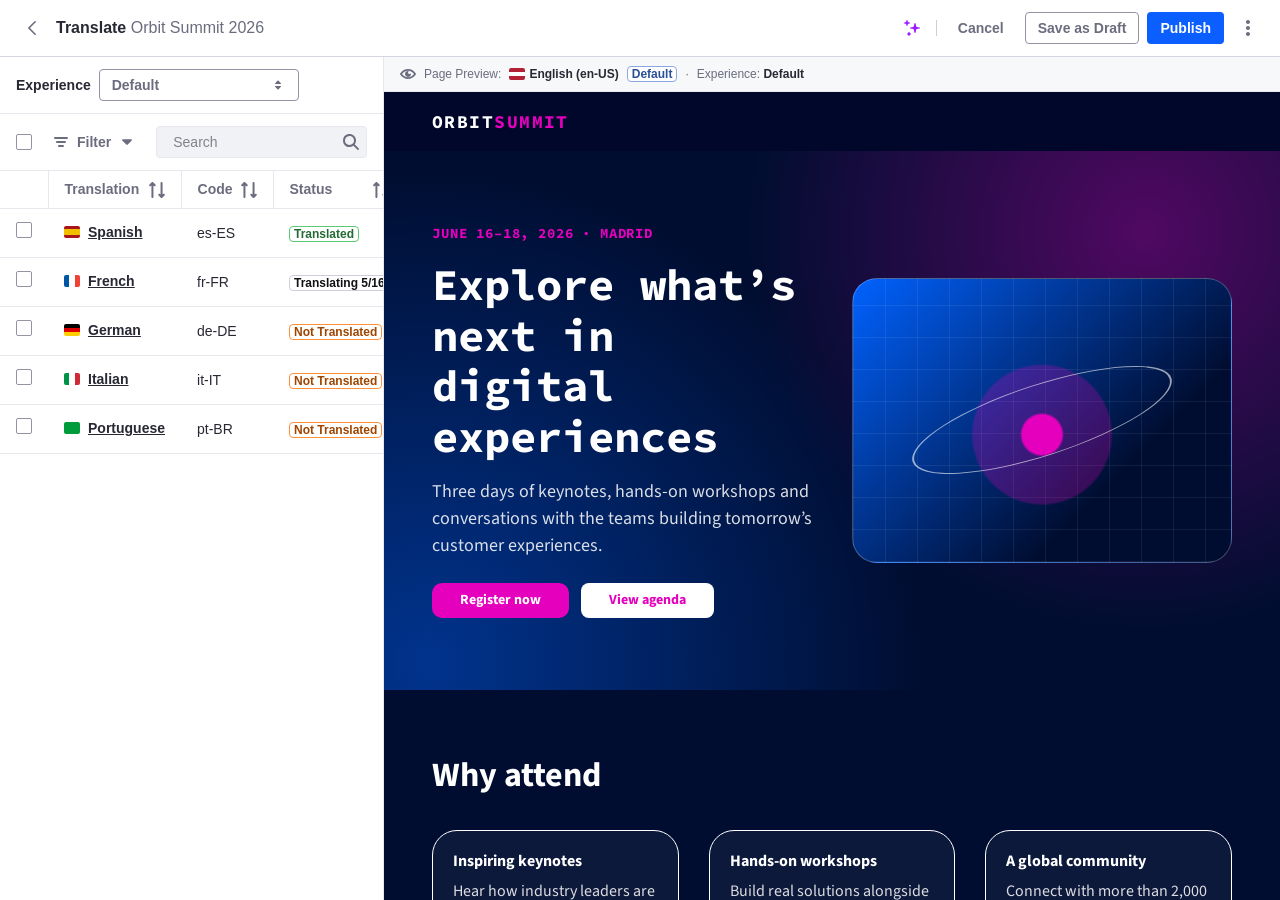
==== translation-editor.html @ f1e42c0d "Translation Tool for Content Pages (LPD-102773) — interactive prototype Co-Authored-By: Claude Opus " ====
<!DOCTYPE html>
<html lang="en" style="overflow: clip;">
<head>
  <meta charset="UTF-8">
  <meta name="viewport" content="width=device-width, initial-scale=1.0">
  <title>Translate Orbit Summit 2026 — Liferay DXP</title>

  <!-- Lexicon kit — in this order -->
  <script>(function(){
    var S=['light','light-hc','dark','dark-hc'];
    function apply(){try{
      var r=document.documentElement;
      var s=localStorage.getItem('vanilla-skin')||'light';
      S.forEach(function(c){r.classList.remove(c);});
      r.classList.add(S.indexOf(s)>-1?s:'light');
      if(localStorage.getItem('vanilla-cms-style')==='1'){
        r.style.setProperty('--rounded-sm','4px');
        r.style.setProperty('--rounded-md','8px');
        r.style.setProperty('--rounded-lg','16px');
      }else{
        r.style.removeProperty('--rounded-sm');
        r.style.removeProperty('--rounded-md');
        r.style.removeProperty('--rounded-lg');
      }
    }catch(e){}}
    apply();
    window.addEventListener('pageshow',apply);
  })()</script>
  <link rel="stylesheet" href="tokens.css">
  <link rel="stylesheet" href="tokens-high-contrast.css">
  <link rel="stylesheet" href="tokens-dark.css">
  <link rel="stylesheet" href="components.css">
  <script src="icons.js"></script>

  <!-- ── Previewed customer site theme ────────────────────────────────────
       Deliberate exception to the kit's tokens-only / no-page-CSS rules: this
       block styles the *page being translated* (customer content inside the
       preview), not the Liferay UI, so it carries the site's own brand values
       — modelled on the DEVCON 2026 event site (events.liferay.com). Scoped
       to .site so nothing leaks into the editor, and unaffected by skins. -->
  <link rel="preconnect" href="https://fonts.googleapis.com">
  <link rel="stylesheet" href="https://fonts.googleapis.com/css2?family=Source+Code+Pro:wght@600;700&family=Source+Sans+3:wght@400;600;700&display=swap">
  <style>
    .site {
      --site-navy: #000D30;
      --site-navy-d: #00072B;
      --site-magenta: #E500BD;
      --site-blue: #0162FF;
      --site-white: #FFFFFF;
      --site-display: "Source Code Pro", "Courier New", monospace;
      --site-text: "Source Sans 3", "Source Sans Pro", Helvetica, Arial, sans-serif;
      min-height: 100%;
      background: var(--site-navy);
      color: var(--site-white);
      font-family: var(--site-text);
      font-size: 16px;
      line-height: 1.5;
    }
    .site h2, .site h3 { font-family: inherit; color: inherit; margin: 0; }

    .site-header { display: flex; align-items: center; padding: 16px 48px; background: var(--site-navy-d); }
    .site-logo { font-family: var(--site-display); font-size: 18px; font-weight: 700; letter-spacing: 0.08em; }
    .site-logo span { color: var(--site-magenta); }

    .site-hero {
      display: grid; grid-template-columns: repeat(auto-fit, minmax(260px, 1fr)); gap: 40px; align-items: center;
      padding: 72px 48px;
      background:
        radial-gradient(circle at 85% 15%, rgba(229, 0, 189, 0.35), transparent 45%),
        radial-gradient(circle at 5% 95%, rgba(1, 98, 255, 0.45), transparent 50%),
        var(--site-navy);
    }
    .site-hero__copy { display: flex; flex-direction: column; align-items: flex-start; gap: 16px; }
    .site-eyebrow { font-family: var(--site-display); font-size: 14px; font-weight: 700; letter-spacing: 0.06em; text-transform: uppercase; color: var(--site-magenta); }
    .site-h1 { font-family: var(--site-display) !important; font-size: 44px; font-weight: 700; line-height: 1.15; }
    .site-lead { font-size: 18px; line-height: 1.5; opacity: 0.85; margin: 0; }
    .site-actions { display: flex; flex-wrap: wrap; gap: 12px; margin-top: 8px; }

    .site-btn { display: inline-flex; align-items: center; padding: 8px 28px; border-radius: 10px; background: var(--site-magenta); color: var(--site-white); font-size: 14px; font-weight: 700; line-height: 1.3; }
    .site-btn--light { background: var(--site-white); color: var(--site-magenta); border-radius: 8px; }

    .site-visual {
      position: relative; aspect-ratio: 4 / 3; border-radius: 25px; overflow: hidden;
      border: 1px solid rgba(255, 255, 255, 0.25);
      background:
        radial-gradient(circle at 50% 55%, var(--site-magenta) 0 8%, rgba(229, 0, 189, 0.25) 9% 28%, transparent 29%),
        repeating-linear-gradient(0deg, rgba(255, 255, 255, 0.07) 0 1px, transparent 1px 32px),
        repeating-linear-gradient(90deg, rgba(255, 255, 255, 0.07) 0 1px, transparent 1px 32px),
        linear-gradient(135deg, var(--site-blue) 0%, var(--site-navy) 70%);
    }
    .site-visual::before { content: ""; position: absolute; inset: 20% 14%; border: 2px solid rgba(255, 255, 255, 0.6); border-radius: 50%; transform: rotate(-18deg) scaleY(0.42); }

    .site-section { display: flex; flex-direction: column; gap: 32px; padding: 64px 48px; }
    .site-section--dark { background: var(--site-navy-d); }
    .site-h2 { font-size: 34px; font-weight: 700; line-height: 1.3; }
    .site-cards { display: grid; grid-template-columns: repeat(auto-fit, minmax(180px, 1fr)); gap: 30px; }
    .site-card { display: flex; flex-direction: column; gap: 8px; padding: 20px; border: 1px solid var(--site-white); border-radius: 25px; background: rgba(255, 255, 255, 0.05); }
    .site-card__title { font-size: 16px; font-weight: 700; color: var(--site-magenta); }
    .site-card__text { font-size: 16px; margin: 0; opacity: 0.85; }

    .site-cta { display: flex; flex-wrap: wrap; align-items: center; justify-content: space-between; gap: 24px; padding: 40px; border-radius: 25px; background: linear-gradient(100deg, var(--site-blue), var(--site-magenta)); }
    .site-cta__copy { display: flex; flex-direction: column; align-items: flex-start; gap: 8px; }
    .site-code { margin-top: 8px; padding: 4px 14px; border: 1px dashed var(--site-white); border-radius: 8px; font-family: var(--site-display); font-size: 18px; font-weight: 700; letter-spacing: 0.08em; }

    .site-footer { padding: 24px 48px; background: var(--site-navy-d); font-size: 12px; opacity: 0.7; }
  </style>
</head>
<body style="display: flex; flex-direction: column; height: 100vh; overflow: clip;">

<!-- ════════════════════════════════════════════════════════════════
     EDIT BELOW.
     Components: see ../components.html for live variants (all components, one page).
     Icons: <svg class="lexicon-icon"><use href="#name"></use></svg>
            (513 names — grep ../icons.svg for `<symbol id=`)
     Tokens only: var(--color-…), var(--spacing-…), var(--font-size-…).
     ════════════════════════════════════════════════════════════════ -->

<!-- Header — Control Menu (Lexicon Satellites 3310:13346).
     56px tall: 12px block padding around the 32px (sm) buttons.
     Figma puts 8px between the button cluster and the title. -->
<!-- padding-inline pins 16px sides at every width (the kit drops to 12px under 768px). -->
<header class="control-menu" style="padding-block: var(--spacing-4); padding-inline: var(--spacing-5); flex-shrink: 0; position: relative; z-index: 100;">
  <div class="control-menu__left" style="gap: var(--spacing-3);">
    <div class="control-menu__btns">
      <button class="control-menu__btn" type="button" id="back-btn" aria-label="Back" data-tooltip="Back" data-tooltip-align="start">
        <svg class="lexicon-icon" aria-hidden="true"><use href="#angle-left"></use></svg>
      </button>
    </div>
    <!-- Title: wraps onto two lines when space runs out (no ellipsis). -->
    <div id="hdr-left-wrap" style="display: flex; flex-wrap: wrap; align-items: center; gap: var(--spacing-2) var(--spacing-3); min-width: 0;">
    <h1 class="control-menu__title" id="editor-title" title="Translate Orbit Summit 2026" style="white-space: normal; overflow: visible; min-width: 0;">
      Translate <span id="editor-page-name" style="font-weight: var(--font-weight-semi); color: var(--color-secondary);">Orbit Summit 2026</span>
    </h1>

    </div>
  </div>

  <div class="control-menu__right" style="gap: var(--spacing-3);">
    <!-- AI — purple #stars (same AI colour as "AI Translated"), then a divider -->
    <button class="btn btn--borderless btn--sm btn--icon" type="button" id="ai-btn"
            aria-label="AI Assistant" data-tooltip="AI Assistant" style="color: var(--color-chart-purple-d1);">
      <svg class="lexicon-icon" aria-hidden="true"><use href="#stars"></use></svg>
    </button>
    <span aria-hidden="true" style="flex-shrink: 0; width: 1px; height: var(--spacing-5); background: var(--color-secondary-l2);"></span>
    <button class="btn btn--borderless btn--sm" type="button" id="cancel-btn" data-compact aria-label="Cancel" data-tooltip="Cancel" data-tooltip-muted style="font-size: var(--font-size-base);"><svg class="lexicon-icon" aria-hidden="true" data-compact-icon hidden><use href="#times"></use></svg><span data-compact-label>Cancel</span></button>
    <button class="btn btn--secondary btn--sm" type="button" id="draft-btn" data-compact aria-label="Save as Draft" data-tooltip="Save as Draft" data-tooltip-muted style="font-size: var(--font-size-base);"><svg class="lexicon-icon" aria-hidden="true" data-compact-icon hidden><use href="#disk"></use></svg><span data-compact-label>Save as Draft</span></button>
    <button class="btn btn--primary btn--sm" type="button" id="publish-btn" data-compact aria-label="Publish" data-tooltip="Publish" data-tooltip-muted style="font-size: var(--font-size-base);"><svg class="lexicon-icon" aria-hidden="true" data-compact-icon hidden><use href="#arrow-up-full"></use></svg><span data-compact-label>Publish</span></button>

    <div id="more-actions" style="position: relative;">
      <button class="btn btn--borderless btn--sm btn--icon" type="button" id="more-actions-trigger"
              aria-label="More Actions" aria-haspopup="menu" aria-expanded="false" aria-controls="more-actions-menu"
              data-tooltip="More Actions" data-tooltip-align="end">
        <svg class="lexicon-icon" aria-hidden="true"><use href="#ellipsis-v"></use></svg>
      </button>
      <ul class="dropdown" role="menu" id="more-actions-menu" aria-labelledby="more-actions-trigger" hidden
          style="position: absolute; top: calc(100% + var(--spacing-2)); right: 0; z-index: 1000;">
        <li role="none"><button type="button" class="dropdown__item" role="menuitem" tabindex="-1" data-value="download-xlf"><svg class="lexicon-icon dropdown__item-icon" aria-hidden="true"><use href="#download"></use></svg> Download XLF</button></li>
        <li role="none"><button type="button" class="dropdown__item" role="menuitem" tabindex="-1" data-value="configuration"><svg class="lexicon-icon dropdown__item-icon" aria-hidden="true"><use href="#cog"></use></svg> Configuration</button></li>
      </ul>
    </div>
  </div>
</header>

<!-- Workspace — resizable split: side panel (left) · page preview (right).
     The side panel navigates in place: level 1 lists the languages, level 2
     holds the fields of the chosen language. Default width 30% (min 300px). -->
<!-- Blank page (?empty=1) — nothing to translate. Replaces the workspace.
     Clay "empty state" illustration (satellite): there's no content. -->
<div id="no-content" hidden style="flex: 1; min-height: 0; display: flex; align-items: center; justify-content: center; padding: var(--spacing-7);">
  <div class="empty-state">
    <div class="empty-state__media"><img src="illustrations/illustration-satellite.svg" alt=""></div>
    <h2 class="empty-state__title">No Content to Translate</h2>
    <p class="empty-state__text">This page is empty, so there is nothing to translate yet. Add content to the page and come back to translate it.</p>
    <button class="btn btn--secondary btn--sm" type="button" id="no-content-edit" style="font-size: var(--font-size-base);">Edit Page</button>
  </div>
</div>

<main id="workspace" style="position: relative; flex: 1; min-height: 0; display: grid; grid-template-columns: max(300px, 30%) minmax(0, 1fr); grid-template-rows: minmax(0, 1fr);">

  <!-- ── Left: side panel ──────────────────────────────────── -->
  <section id="fields-pane" aria-label="Translations" style="position: relative; display: flex; flex-direction: column; min-height: 0; background: var(--color-white); border-right: 1px solid var(--color-secondary-l3);">

    <!-- Scope — Experience, shared by both levels (above Filter / Search).
         Each experience shows its status in the dropdown: Draft / Published. -->
    <div style="position: relative; z-index: 30; padding: var(--spacing-4) var(--spacing-5); border-bottom: 1px solid var(--color-secondary-l3); flex-shrink: 0;">
      <div id="exp-group" style="display: flex; align-items: center; gap: var(--spacing-3); flex-shrink: 1; min-width: 0;">
        <span id="exp-label" style="font-weight: var(--font-weight-bold);">Experience</span>
        <!-- Up to 200px; shrinks on narrow screens (down to the picker minimum). -->
        <div class="picker" id="exp-picker" style="flex: 0 1 200px; min-width: 110px;">
          <button class="btn btn--secondary btn--sm picker__trigger" type="button" id="exp-trigger"
                  aria-haspopup="listbox" aria-expanded="false" aria-controls="exp-menu" aria-labelledby="exp-label exp-trigger-text"
                  style="font-size: var(--font-size-base);">
            <span class="picker__trigger-text" id="exp-trigger-text">Default</span>
            <svg class="lexicon-icon" aria-hidden="true"><use href="#caret-double-l"></use></svg>
          </button>
          <ul class="dropdown" role="listbox" id="exp-menu" aria-labelledby="exp-label" hidden
              style="position: absolute; top: calc(100% + var(--spacing-2)); left: 0; z-index: 1000; width: max-content;"></ul>
        </div>
      </div>
    </div>

    <!-- Level 1 — languages: filter + search (or bulk bar while selecting),
         results bar, Table component with multi-selection -->
    <div id="panel-languages" style="flex: 1; min-height: 0; display: flex; flex-direction: column;">
      <div id="lang-tools" style="position: relative; z-index: 20; display: flex; align-items: center; gap: var(--spacing-3); padding: var(--spacing-4) var(--spacing-5); border-bottom: 1px solid var(--color-secondary-l3); flex-shrink: 0;">
        <!-- Select all — Management Toolbar checkbox, before the filter -->
        <label class="checkbox" id="lang-select-all-wrap">
          <input type="checkbox" class="checkbox__input" id="lang-select-all" aria-label="Select All Translations">
          <span class="checkbox__box"><svg class="checkbox__icon checkbox__icon--check"><use href="#check-small"></use></svg><svg class="checkbox__icon checkbox__icon--hr"><use href="#hr"></use></svg></span>
        </label>

        <div id="lang-filter" style="position: relative; display: flex; flex-shrink: 0;">
          <button class="btn btn--borderless btn--sm" type="button" id="lang-filter-trigger" data-filter-btn aria-label="Filter" data-tooltip="Filter" data-tooltip-muted
                  aria-haspopup="menu" aria-expanded="false" aria-controls="lang-filter-menu"
                  style="font-size: var(--font-size-base);">
            <svg class="lexicon-icon" aria-hidden="true"><use href="#filter"></use></svg>
            <span class="filter-label">Filter</span>
            <svg class="lexicon-icon filter-label" aria-hidden="true"><use href="#caret-bottom"></use></svg>
          </button>
          <ul class="dropdown" role="menu" id="lang-filter-menu" aria-labelledby="lang-filter-trigger" hidden
              style="position: absolute; top: calc(100% + var(--spacing-2)); left: 0; z-index: 1000;"></ul>
        </div>

        <div class="input input--sm" style="flex: 1; min-width: 0;">
          <label class="sr-only" for="lang-search">Search languages</label>
          <div class="search">
            <input type="search" class="input__field search__field" id="lang-search" placeholder="Search" autocomplete="off">
            <button class="search__clear" type="button" id="lang-search-clear" aria-label="Clear Search" hidden>
              <svg class="lexicon-icon" aria-hidden="true"><use href="#times"></use></svg>
            </button>
            <span class="search__submit" aria-hidden="true"><svg class="lexicon-icon"><use href="#search"></use></svg></span>
          </div>
        </div>
      </div>

      <!-- Selection mode — Frontend Data Set selection bar (Management Toolbar active) -->
      <div id="lang-bulk" class="management-toolbar management-toolbar--active" hidden style="position: relative; z-index: 20; flex-shrink: 0;">
        <div class="management-toolbar__bar" style="gap: var(--spacing-3); padding-inline: var(--spacing-5);">
          <label class="checkbox" id="bulk-check-wrap">
            <input type="checkbox" class="checkbox__input" id="bulk-check" aria-label="Select All Translations">
            <span class="checkbox__box"><svg class="checkbox__icon checkbox__icon--check"><use href="#check-small"></use></svg><svg class="checkbox__icon checkbox__icon--hr"><use href="#hr"></use></svg></span>
          </label>
          <span class="management-toolbar__count" id="bulk-count"></span>
          <button class="btn btn--link btn--sm" type="button" id="bulk-clear">Clear</button>
          <div class="management-toolbar__spacer"></div>
          <!-- Bulk actions: always icon-only (the panel is too narrow for
               labels); the tooltip carries the name. -->
          <button class="btn btn--borderless btn--sm btn--icon" type="button" data-bulk="auto-translate" aria-label="Auto-translate" data-tooltip="Auto-translate">
            <svg class="lexicon-icon" aria-hidden="true"><use href="#stars"></use></svg>
          </button>
          <button class="btn btn--borderless btn--sm btn--icon" type="button" data-bulk="mark-translated" aria-label="Mark as Translated" data-tooltip="Mark as Translated">
            <svg class="lexicon-icon" aria-hidden="true"><use href="#check-circle"></use></svg>
          </button>
          <button class="btn btn--borderless btn--sm btn--icon" type="button" data-bulk="reset" aria-label="Reset Translation" data-tooltip="Reset Translation" data-tooltip-align="end">
            <svg class="lexicon-icon" aria-hidden="true"><use href="#trash"></use></svg>
          </button>
        </div>
      </div>

      <div id="lang-results" hidden style="display: flex; align-items: center; gap: var(--spacing-3); padding: var(--spacing-2) var(--spacing-5); border-bottom: 1px solid var(--color-secondary-l3); background: var(--color-white); flex-shrink: 0;">
        <span id="lang-results-text" aria-live="polite" style="flex-shrink: 0; font-size: var(--font-size-sm); color: var(--color-secondary);"></span>
        <span id="lang-results-chips" style="display: flex; flex-wrap: wrap; gap: var(--spacing-2); min-width: 0;"></span>
        <button class="btn btn--link btn--sm" type="button" id="lang-results-clear" style="margin-left: auto; font-weight: var(--font-weight-bold);">Clear</button>
      </div>

      <div id="lang-body" style="flex: 1; min-height: 0; overflow: auto; display: flex; flex-direction: column;">
        <!-- Full-bleed in the panel: no outer border/radius, just the row dividers. -->
        <table class="table" id="lang-table" aria-label="Translations" style="border: 0; border-radius: 0; border-bottom: 1px solid var(--color-secondary-l3);">
          <thead>
            <tr>
              <th class="table__cell--gutter" style="padding-block: var(--spacing-3);"><span class="sr-only">Select</span></th>
              <th data-sort-col="name" aria-sort="none" style="padding-block: var(--spacing-3); border-left: 1px solid var(--color-secondary-l3);">
                <button type="button" data-sort="name" style="display: flex; align-items: center; justify-content: space-between; gap: var(--spacing-3); width: 100%; padding: 0; border: 0; background: none; font: inherit; color: inherit; cursor: pointer;">Translation<svg class="lexicon-icon" aria-hidden="true"><use href="#order-arrow"></use></svg></button>
              </th>
              <th data-sort-col="code" aria-sort="none" style="padding-block: var(--spacing-3); border-left: 1px solid var(--color-secondary-l3);">
                <button type="button" data-sort="code" style="display: flex; align-items: center; justify-content: space-between; gap: var(--spacing-3); width: 100%; padding: 0; border: 0; background: none; font: inherit; color: inherit; cursor: pointer;">Code<svg class="lexicon-icon" aria-hidden="true"><use href="#order-arrow"></use></svg></button>
              </th>
              <th data-sort-col="status" aria-sort="none" style="padding-block: var(--spacing-3); border-left: 1px solid var(--color-secondary-l3);">
                <button type="button" data-sort="status" style="display: flex; align-items: center; justify-content: space-between; gap: var(--spacing-3); width: 100%; padding: 0; border: 0; background: none; font: inherit; color: inherit; cursor: pointer;">Status<svg class="lexicon-icon" aria-hidden="true"><use href="#order-arrow"></use></svg></button>
              </th>
              <th class="table__cell--gutter" style="padding-block: var(--spacing-3); border-left: 1px solid var(--color-secondary-l3);"><span class="sr-only">Actions</span></th>
            </tr>
          </thead>
          <tbody id="lang-list"></tbody>
        </table>
      </div>
    </div>

    <!-- Level 2 — translation of the chosen language -->
    <div id="panel-translate" hidden style="flex: 1; min-height: 0; display: flex; flex-direction: column;">

      <!-- Panel header: back · language + status label · options (right) -->
      <div style="position: relative; z-index: 25; display: flex; align-items: center; gap: var(--spacing-3); padding: var(--spacing-4) var(--spacing-5); border-bottom: 1px solid var(--color-secondary-l3); flex-shrink: 0;">
        <!-- Back to the languages list -->
        <button class="btn btn--borderless btn--sm btn--icon" type="button" id="to-languages"
                aria-label="Back to All Translations" data-tooltip="Back to All Translations" data-tooltip-align="start">
          <svg class="lexicon-icon" aria-hidden="true"><use href="#angle-left"></use></svg>
        </button>

        <!-- Language being translated + status. When space runs out this
             wraps onto two lines (no ellipsis): the label drops below. -->
        <div style="display: flex; flex-wrap: wrap; align-items: center; gap: var(--spacing-2) var(--spacing-4); flex: 1; min-width: 0;">
          <h2 id="lang-title" style="display: flex; flex-wrap: wrap; align-items: center; gap: var(--spacing-1) var(--spacing-3); min-width: 0; font-size: var(--font-size-md);">
            <span class="lang-picker__flag" id="lang-title-flag" aria-hidden="true"></span>
            <span id="lang-title-text"></span>
            <span id="lang-title-code" style="font-weight: var(--font-weight-normal); color: var(--color-secondary);"></span>
          </h2>

          <!-- Status — same label as in the translations table -->
          <span id="fields-counter" aria-live="polite" style="display: flex; align-items: center; flex-shrink: 0;"></span>
        </div>

        <!-- Translation actions for the selected language -->
        <div id="lang-actions" style="position: relative; display: flex; flex-shrink: 0; margin-left: auto;">
          <button class="btn btn--secondary btn--sm btn--icon" type="button" id="lang-actions-trigger"
                  aria-label="Translation Options" aria-haspopup="menu" aria-expanded="false" aria-controls="lang-actions-menu"
                  data-tooltip="Translation Options" data-tooltip-align="end">
            <svg class="lexicon-icon" aria-hidden="true"><use href="#ellipsis-v"></use></svg>
          </button>
          <ul class="dropdown" role="menu" id="lang-actions-menu" aria-labelledby="lang-actions-trigger" hidden
              style="position: absolute; top: calc(100% + var(--spacing-2)); right: 0; z-index: 1000; width: max-content;">
            <li role="none"><button type="button" class="dropdown__item" role="menuitem" tabindex="-1" data-value="auto-translate">
              <svg class="lexicon-icon dropdown__item-icon" aria-hidden="true"><use href="#stars"></use></svg> Auto-translate
            </button></li>
            <li role="none"><button type="button" class="dropdown__item" role="menuitem" tabindex="-1" data-value="mark-translated">
              <svg class="lexicon-icon dropdown__item-icon" aria-hidden="true"><use href="#check-circle"></use></svg> Mark as Translated
            </button></li>
            <li role="none"><button type="button" class="dropdown__item" role="menuitem" tabindex="-1" data-value="reset">
              <svg class="lexicon-icon dropdown__item-icon" aria-hidden="true"><use href="#trash"></use></svg> Reset Translation
            </button></li>
            <!-- Small screens only (no inline preview) -->
            <li class="dropdown__divider" role="separator" data-solo-only hidden></li>
            <li role="none" data-solo-only hidden><button type="button" class="dropdown__item" role="menuitem" tabindex="-1" data-value="preview-tab">
              <svg class="lexicon-icon dropdown__item-icon" aria-hidden="true"><use href="#shortcut"></use></svg> Preview in a New Tab
            </button></li>
          </ul>
        </div>
      </div>

      <!-- Filter + search (Management Toolbar pattern, scoped to the fields) -->
      <div id="fields-tools" style="position: relative; z-index: 20; display: flex; align-items: center; gap: var(--spacing-3); padding: var(--spacing-4) var(--spacing-5); border-bottom: 1px solid var(--color-secondary-l3); flex-shrink: 0;">
        <!-- Filter — Management Toolbar filter button (not a picker): fixed
             "Filter" label, the active filter shows in the results bar. -->
        <div id="status-picker" style="position: relative; display: flex; flex-shrink: 0;">
          <button class="btn btn--borderless btn--sm" type="button" id="status-trigger" data-filter-btn aria-label="Filter" data-tooltip="Filter" data-tooltip-muted
                  aria-haspopup="menu" aria-expanded="false" aria-controls="status-menu"
                  style="font-size: var(--font-size-base);">
            <svg class="lexicon-icon" aria-hidden="true"><use href="#filter"></use></svg>
            <span class="filter-label">Filter</span>
            <svg class="lexicon-icon filter-label" aria-hidden="true"><use href="#caret-bottom"></use></svg>
          </button>
          <ul class="dropdown" role="menu" id="status-menu" aria-labelledby="status-trigger" hidden
              style="position: absolute; top: calc(100% + var(--spacing-2)); left: 0; z-index: 1000;"></ul>
        </div>

        <div class="input input--sm" style="flex: 1; min-width: 0;">
          <label class="sr-only" for="fields-search">Search fields</label>
          <div class="search">
            <input type="search" class="input__field search__field" id="fields-search" placeholder="Search Fields or Text" autocomplete="off">
            <button class="search__clear" type="button" id="fields-search-clear" aria-label="Clear Search" hidden>
              <svg class="lexicon-icon" aria-hidden="true"><use href="#times"></use></svg>
            </button>
            <span class="search__submit" aria-hidden="true"><svg class="lexicon-icon"><use href="#search"></use></svg></span>
          </div>
        </div>
      </div>

      <!-- Results bar — as in the CMS: "N Results Found for:" + one removable
           label per active filter + Clear. Shown while a search/filter is active. -->
      <div id="fields-results" hidden style="display: flex; align-items: center; gap: var(--spacing-3); padding: var(--spacing-2) var(--spacing-5); border-bottom: 1px solid var(--color-secondary-l3); background: var(--color-white); flex-shrink: 0;">
        <span id="fields-results-text" aria-live="polite" style="flex-shrink: 0; font-size: var(--font-size-sm); color: var(--color-secondary);"></span>
        <span id="fields-results-chips" style="display: flex; flex-wrap: wrap; gap: var(--spacing-2); min-width: 0;"></span>
        <button class="btn btn--link btn--sm" type="button" id="fields-results-clear" style="margin-left: auto; font-weight: var(--font-weight-bold);">Clear</button>
      </div>

      <div id="fields-body" style="flex: 1; min-height: 0; overflow: auto; display: flex; flex-direction: column; gap: var(--spacing-7); padding: var(--spacing-5) var(--spacing-5) var(--spacing-8);"></div>
    </div>

    <!-- Clay horizontal resizer — drag, or ←/→ when focused. -->
    <div class="resizer" id="split-handle" role="separator" tabindex="0" aria-orientation="vertical" aria-controls="fields-pane"
         aria-label="Resize Panels" aria-valuemin="0" aria-valuemax="100" aria-valuenow="50"
         style="z-index: 30;"></div>
  </section>

  <!-- ── Right: preview ────────────────────────────────────── -->
  <section id="preview-pane" aria-label="Page Preview" style="display: flex; flex-direction: column; min-height: 0;">

    <!-- Preview language bar — which language (and experience) the preview
         is showing: the default language on arrival, the chosen one inside a
         translation. -->
    <div id="preview-bar" aria-live="polite" style="display: flex; flex-wrap: wrap; align-items: center; gap: var(--spacing-2) var(--spacing-3); padding: var(--spacing-3) var(--spacing-5); border-bottom: 1px solid var(--color-secondary-l3); background: var(--color-light-l1); font-size: var(--font-size-sm); color: var(--color-secondary); flex-shrink: 0;">
      <svg class="lexicon-icon" aria-hidden="true"><use href="#view"></use></svg>
      <span>Page Preview:</span>
      <span style="display: inline-flex; align-items: center; gap: var(--spacing-2); font-weight: var(--font-weight-bold); color: var(--color-dark);">
        <span class="lang-picker__flag" id="preview-bar-flag" aria-hidden="true"></span>
        <span id="preview-bar-lang"></span>
      </span>
      <span id="preview-bar-default" class="label label--sm label--info" hidden>Default</span>
      <span aria-hidden="true">·</span>
      <span>Experience: <strong id="preview-bar-exp" style="color: var(--color-dark);"></strong></span>
    </div>

    <!-- Canvas -->
    <div id="preview-canvas" style="flex: 1; min-height: 0; overflow: auto; background: var(--color-white);">
      <!-- Previewed page — a customer site with its own theme (see #preview-page
           styles in <head>), deliberately NOT built with Clay/Lexicon. -->
      <article id="preview-page" class="site">

        <!-- Site header (master page — not translated here) -->
        <header class="site-header">
          <span class="site-logo">ORBIT<span>SUMMIT</span></span>
        </header>

        <!-- Hero Banner -->
        <section class="site-hero">
          <div class="site-hero__copy">
            <span class="site-eyebrow" data-field="hero-eyebrow"></span>
            <h2 class="site-h1" data-field="hero-title"></h2>
            <p class="site-lead" data-field="hero-text"></p>
            <div class="site-actions">
              <span class="site-btn" data-field="hero-cta"></span>
              <span class="site-btn site-btn--light" data-field="hero-cta2"></span>
            </div>
          </div>
          <div class="site-visual" role="img" data-field="hero-image"></div>
        </section>

        <!-- Feature Cards -->
        <section class="site-section">
          <h2 class="site-h2" data-field="features-title"></h2>
          <div class="site-cards">
            <div class="site-card">
              <h3 class="site-card__title" data-field="card1-title"></h3>
              <p class="site-card__text" data-field="card1-text"></p>
            </div>
            <div class="site-card">
              <h3 class="site-card__title" data-field="card2-title"></h3>
              <p class="site-card__text" data-field="card2-text"></p>
            </div>
            <div class="site-card">
              <h3 class="site-card__title" data-field="card3-title"></h3>
              <p class="site-card__text" data-field="card3-text"></p>
            </div>
          </div>
        </section>

        <!-- Call to Action -->
        <section class="site-section site-section--dark">
          <div class="site-cta">
            <div class="site-cta__copy">
              <h2 class="site-h2" data-field="cta-title"></h2>
              <p class="site-lead" data-field="cta-text"></p>
              <span class="site-code" data-field="cta-code"></span>
            </div>
            <span class="site-btn site-btn--light" data-field="cta-button"></span>
          </div>
        </section>

        <footer class="site-footer">© 2026 Orbit Summit</footer>
      </article>
    </div>

  </section>

</main>

<!-- Row actions menu — shared by every language row's ⋮ (positioned by script). -->
<ul class="dropdown" role="menu" id="row-actions-menu" aria-label="Translation Options" hidden
    style="position: fixed; z-index: 1000; width: max-content;">
  <li role="none"><button type="button" class="dropdown__item" role="menuitem" tabindex="-1" data-value="auto-translate">
    <svg class="lexicon-icon dropdown__item-icon" aria-hidden="true"><use href="#stars"></use></svg> Auto-translate
  </button></li>
  <li role="none"><button type="button" class="dropdown__item" role="menuitem" tabindex="-1" data-value="mark-translated">
    <svg class="lexicon-icon dropdown__item-icon" aria-hidden="true"><use href="#check-circle"></use></svg> Mark as Translated
  </button></li>
  <li role="none"><button type="button" class="dropdown__item" role="menuitem" tabindex="-1" data-value="reset">
    <svg class="lexicon-icon dropdown__item-icon" aria-hidden="true"><use href="#trash"></use></svg> Reset Translation
  </button></li>
</ul>

<!-- Tooltip — shared, positioned under the hovered/focused icon button. -->
<div class="tooltip tooltip--top" role="tooltip" id="tooltip" hidden
     style="position: fixed; z-index: 1100; pointer-events: none; white-space: nowrap;"></div>

<!-- Publish confirmation — summary of the experiences and languages that go
     live (body filled by openPublishModal()). -->
<div class="modal-overlay" id="publish-modal" hidden>
  <div class="modal" role="dialog" aria-modal="true" aria-labelledby="publish-title">
    <header class="modal__header">
      <h2 class="modal__title" id="publish-title">Publish Translations</h2>
      <button class="btn btn--borderless btn--sm btn--icon modal__close" type="button" aria-label="Close" data-close>
        <svg class="lexicon-icon" aria-hidden="true"><use href="#times"></use></svg>
      </button>
    </header>
    <div class="modal__body" id="publish-body"></div>
    <footer class="modal__footer">
      <button class="btn btn--secondary" type="button" data-close>Cancel</button>
      <button class="btn btn--primary" type="button" id="publish-confirm">Publish</button>
    </footer>
  </div>
</div>

<!-- Toast region — Clay toasts stack bottom-left. -->
<div id="toast-region" aria-live="polite"
     style="position: fixed; left: var(--spacing-4); bottom: var(--spacing-4); z-index: 1200; display: flex; flex-direction: column; gap: var(--spacing-3); max-width: 360px;"></div>

<script>
(function () {
  /* ── Responsive header ─────────────────────────────────── */
  // Narrow screens: Save as Draft / Publish become icon buttons (disk ·
  // arrow-up-full, name in the tooltip) and Cancel is dropped. Title + experience wrap to
  // two lines instead of truncating; the divider hides once they wrap.
  var header = document.querySelector('header.control-menu');
  function fitHeader() {
    var compact = header.clientWidth < 1080;
    document.querySelectorAll('[data-compact]').forEach(function (btn) {
      btn.classList.toggle('btn--icon', compact);
      // toggleAttribute, not .hidden: <svg> has no `hidden` property, so
      // assigning it never removes the attribute (icons stayed invisible).
      btn.querySelector('[data-compact-icon]').toggleAttribute('hidden', !compact);
      btn.querySelector('[data-compact-label]').hidden = compact;
      if (compact) btn.removeAttribute('data-tooltip-muted'); else btn.setAttribute('data-tooltip-muted', '');
    });
    // Cancel isn't offered in compact mode (‹ Back already leaves the editor).
    document.getElementById('cancel-btn').hidden = compact;
  }
  new ResizeObserver(fitHeader).observe(header);

  /* ── Entry point: Site Builder › Pages › ⋮ › Translate ──── */
  // The page being translated comes from ?page=… (site-pages.html);
  // Back and Cancel return there.
  var pageName = new URLSearchParams(location.search).get('page');
  if (pageName) {
    document.getElementById('editor-page-name').textContent = pageName;
    document.getElementById('editor-title').title = 'Translate ' + pageName;
    document.title = 'Translate ' + pageName + ' — Liferay DXP';
  }
  // Returns to the Pages Miller columns with the translated page highlighted.
  function exitEditor() { location.href = 'index.html' + (pageName ? '?selected=' + encodeURIComponent(pageName) : ''); }
  document.getElementById('back-btn').addEventListener('click', exitEditor);
  document.getElementById('cancel-btn').addEventListener('click', exitEditor);

  // Blank page: show the "No Content to Translate" state instead of the
  // workspace; saving/exporting make no sense, so those are disabled.
  var isEmptyPage = new URLSearchParams(location.search).get('empty') === '1';

  // Preview tab (?preview=1&locale=…&exp=…), opened from "Preview in a New
  // Tab" on small screens: only the page preview, no editor chrome.
  var PREVIEW_ONLY = new URLSearchParams(location.search).get('preview') === '1';
  if (PREVIEW_ONLY) document.querySelector('header.control-menu').hidden = true;
  if (isEmptyPage) {
    document.getElementById('workspace').hidden = true;
    document.getElementById('no-content').hidden = false;
    ['draft-btn', 'publish-btn'].forEach(function (id) { document.getElementById(id).disabled = true; });
    document.querySelector('#more-actions-menu [data-value="download-xlf"]').disabled = true;
    document.getElementById('no-content-edit').addEventListener('click', exitEditor);
  }

  /* ── Data ──────────────────────────────────────────────── */
  var SOURCE_LOCALE = 'en-US';

  var LANGS = [
    { code: 'en-US', flag: 'flag-us', name: 'English' },
    { code: 'es-ES', flag: 'flag-es', name: 'Spanish' },
    { code: 'fr-FR', flag: 'flag-fr', name: 'French' },
    { code: 'de-DE', flag: 'flag-de', name: 'German' },
    { code: 'it-IT', flag: 'flag-it', name: 'Italian' },
    { code: 'pt-BR', flag: 'flag-br', name: 'Portuguese' }
  ];

  var EXPERIENCES = [
    { id: 'default', name: 'Default' },
    { id: 'returning', name: 'Returning Visitors' }
  ];

  var GROUPS = [
    { id: 'hero', name: 'Hero Banner' },
    { id: 'features', name: 'Feature Cards' },
    { id: 'cta', name: 'Call to Action' }
  ];

  // Source content (en-US). `source` is an object when the field is
  // personalized per experience; otherwise all experiences share it.
  // `localizable: false` = global value shared by every language: shown
  // read-only with "(Not Localizable)" in the label, never counted.
  var FIELDS = [
    { key: 'hero-eyebrow', group: 'hero', label: 'Eyebrow', source: 'June 16–18, 2026 · Madrid' },
    { key: 'hero-title', group: 'hero', label: 'Heading', source: {
      'default': 'Explore what’s next in digital experiences',
      'returning': 'Welcome back — your 2026 pass is waiting' } },
    { key: 'hero-text', group: 'hero', label: 'Description', multiline: true, source: {
      'default': 'Three days of keynotes, hands-on workshops and conversations with the teams building tomorrow’s customer experiences.',
      'returning': 'Pick up where you left off: finish your registration and save your seat for the sessions you bookmarked.' } },
    { key: 'hero-cta', group: 'hero', label: 'Primary Button', source: {
      'default': 'Register now',
      'returning': 'Complete registration' } },
    { key: 'hero-cta2', group: 'hero', label: 'Secondary Button', source: 'View agenda' },
    { key: 'hero-image', group: 'hero', label: 'Image Description', source: 'Illustration of a spaceship lifting off' },
    { key: 'features-title', group: 'features', label: 'Heading', source: 'Why attend' },
    { key: 'card1-title', group: 'features', label: 'Card 1 Title', source: 'Inspiring keynotes' },
    { key: 'card1-text', group: 'features', label: 'Card 1 Description', multiline: true, source: 'Hear how industry leaders are rethinking the way people discover, buy and get support.' },
    { key: 'card2-title', group: 'features', label: 'Card 2 Title', source: 'Hands-on workshops' },
    { key: 'card2-text', group: 'features', label: 'Card 2 Description', multiline: true, source: 'Build real solutions alongside the product experts who design them.' },
    { key: 'card3-title', group: 'features', label: 'Card 3 Title', source: 'A global community' },
    { key: 'card3-text', group: 'features', label: 'Card 3 Description', multiline: true, source: 'Connect with more than 2,000 practitioners from over 40 countries.' },
    { key: 'cta-title', group: 'cta', label: 'Heading', source: 'Don’t miss early-bird pricing' },
    { key: 'cta-text', group: 'cta', label: 'Description', source: 'Save 30% on your pass when you register before April 30.' },
    { key: 'cta-code', group: 'cta', label: 'Promo Code', localizable: false, source: 'EARLYBIRD30' },
    { key: 'cta-button', group: 'cta', label: 'Button', source: 'Get your ticket' }
  ];

  // Existing translations, keyed by field id (`key` or `key@experience`).
  // Sample states: es-ES complete (both experiences) · fr-FR partial ·
  // de-DE / it-IT / pt-BR not translated.
  var T = {
    'es-ES': {
      'hero-eyebrow': '16–18 de junio de 2026 · Madrid',
      'hero-title@default': 'Descubre lo que viene en experiencias digitales',
      'hero-title@returning': 'Bienvenido de nuevo: tu pase 2026 te está esperando',
      'hero-text@default': 'Tres días de keynotes, talleres prácticos y conversaciones con los equipos que están creando las experiencias de cliente del mañana.',
      'hero-text@returning': 'Retoma donde lo dejaste: completa tu registro y reserva tu plaza en las sesiones que guardaste.',
      'hero-cta@default': 'Regístrate ahora',
      'hero-cta@returning': 'Completar registro',
      'hero-cta2': 'Ver agenda',
      'hero-image': 'Ilustración de una nave espacial despegando',
      'features-title': 'Por qué asistir',
      'card1-title': 'Keynotes inspiradoras',
      'card1-text': 'Descubre cómo los líderes del sector están replanteando la forma en que las personas descubren, compran y reciben soporte.',
      'card2-title': 'Talleres prácticos',
      'card2-text': 'Crea soluciones reales junto a los expertos de producto que las diseñan.',
      'card3-title': 'Una comunidad global',
      'card3-text': 'Conecta con más de 2.000 profesionales de más de 40 países.',
      'cta-title': 'No te pierdas el precio early bird',
      'cta-text': 'Ahorra un 30% en tu pase si te registras antes del 30 de abril.',
      'cta-button': 'Consigue tu entrada'
    },
    'fr-FR': {
      'hero-eyebrow': '16–18 juin 2026 · Madrid',
      'hero-title@default': 'Découvrez l’avenir des expériences digitales',
      'hero-cta@default': 'S’inscrire',
      'hero-cta2': 'Voir le programme',
      'features-title': 'Pourquoi participer'
    },
    'de-DE': {},
    'it-IT': {},
    'pt-BR': {}
  };

  // Machine-translation output used by Auto-translate (simulated service).
  var MT = {
    'fr-FR': {
      'hero-eyebrow': '16–18 juin 2026 · Madrid',
      'hero-title@default': 'Découvrez l’avenir des expériences digitales',
      'hero-title@returning': 'Bon retour — votre pass 2026 vous attend',
      'hero-text@default': 'Trois jours de keynotes, d’ateliers pratiques et d’échanges avec les équipes qui conçoivent les expériences client de demain.',
      'hero-text@returning': 'Reprenez là où vous vous étiez arrêté : finalisez votre inscription et réservez votre place aux sessions enregistrées.',
      'hero-cta@default': 'S’inscrire',
      'hero-cta@returning': 'Finaliser l’inscription',
      'hero-cta2': 'Voir le programme',
      'hero-image': 'Illustration d’un vaisseau spatial au décollage',
      'features-title': 'Pourquoi participer',
      'card1-title': 'Des keynotes inspirantes',
      'card1-text': 'Découvrez comment les leaders du secteur repensent la façon dont les gens découvrent, achètent et obtiennent de l’aide.',
      'card2-title': 'Des ateliers pratiques',
      'card2-text': 'Créez de vraies solutions aux côtés des experts produit qui les conçoivent.',
      'card3-title': 'Une communauté mondiale',
      'card3-text': 'Échangez avec plus de 2 000 professionnels venus de plus de 40 pays.',
      'cta-title': 'Ne manquez pas le tarif early bird',
      'cta-text': 'Économisez 30 % sur votre pass en vous inscrivant avant le 30 avril.',
      'cta-button': 'Obtenir votre billet'
    },
    'de-DE': {
      'hero-eyebrow': '16.–18. Juni 2026 · Madrid',
      'hero-title@default': 'Entdecken Sie die Zukunft digitaler Erlebnisse',
      'hero-title@returning': 'Willkommen zurück – Ihr Pass für 2026 wartet',
      'hero-text@default': 'Drei Tage mit Keynotes, praxisnahen Workshops und Gesprächen mit den Teams, die die Kundenerlebnisse von morgen gestalten.',
      'hero-text@returning': 'Machen Sie dort weiter, wo Sie aufgehört haben: Schließen Sie Ihre Registrierung ab und sichern Sie sich Ihren Platz in den gemerkten Sessions.',
      'hero-cta@default': 'Jetzt registrieren',
      'hero-cta@returning': 'Registrierung abschließen',
      'hero-cta2': 'Agenda ansehen',
      'hero-image': 'Illustration eines startenden Raumschiffs',
      'features-title': 'Warum teilnehmen',
      'card1-title': 'Inspirierende Keynotes',
      'card1-text': 'Erfahren Sie, wie Branchenführende neu denken, wie Menschen entdecken, kaufen und Support erhalten.',
      'card2-title': 'Praxisnahe Workshops',
      'card2-text': 'Entwickeln Sie echte Lösungen gemeinsam mit den Produktexperten, die sie entwerfen.',
      'card3-title': 'Eine globale Community',
      'card3-text': 'Vernetzen Sie sich mit mehr als 2.000 Fachleuten aus über 40 Ländern.',
      'cta-title': 'Verpassen Sie nicht den Frühbucherpreis',
      'cta-text': 'Sparen Sie 30 % auf Ihren Pass, wenn Sie sich vor dem 30. April registrieren.',
      'cta-button': 'Ticket sichern'
    },
    'it-IT': {
      'hero-eyebrow': '16–18 giugno 2026 · Madrid',
      'hero-title@default': 'Scopri il futuro delle esperienze digitali',
      'hero-title@returning': 'Bentornato: il tuo pass 2026 ti aspetta',
      'hero-text@default': 'Tre giorni di keynote, workshop pratici e confronti con i team che stanno creando le esperienze cliente di domani.',
      'hero-text@returning': 'Riprendi da dove avevi lasciato: completa la registrazione e prenota il tuo posto nelle sessioni salvate.',
      'hero-cta@default': 'Registrati ora',
      'hero-cta@returning': 'Completa la registrazione',
      'hero-cta2': 'Vedi il programma',
      'hero-image': 'Illustrazione di un’astronave al decollo',
      'features-title': 'Perché partecipare',
      'card1-title': 'Keynote stimolanti',
      'card1-text': 'Scopri come i leader del settore stanno ripensando il modo in cui le persone scoprono, acquistano e ricevono assistenza.',
      'card2-title': 'Workshop pratici',
      'card2-text': 'Crea soluzioni reali insieme agli esperti di prodotto che le progettano.',
      'card3-title': 'Una community globale',
      'card3-text': 'Entra in contatto con oltre 2.000 professionisti da più di 40 paesi.',
      'cta-title': 'Non perdere il prezzo early bird',
      'cta-text': 'Risparmia il 30% sul tuo pass registrandoti entro il 30 aprile.',
      'cta-button': 'Ottieni il tuo biglietto'
    },
    'pt-BR': {
      'hero-eyebrow': '16 a 18 de junho de 2026 · Madri',
      'hero-title@default': 'Descubra o futuro das experiências digitais',
      'hero-title@returning': 'Que bom ter você de volta — seu passe 2026 está esperando',
      'hero-text@default': 'Três dias de keynotes, workshops práticos e conversas com as equipes que estão criando as experiências do cliente do futuro.',
      'hero-text@returning': 'Continue de onde parou: conclua sua inscrição e garanta seu lugar nas sessões que você salvou.',
      'hero-cta@default': 'Inscreva-se agora',
      'hero-cta@returning': 'Concluir inscrição',
      'hero-cta2': 'Ver programação',
      'hero-image': 'Ilustração de uma nave espacial decolando',
      'features-title': 'Por que participar',
      'card1-title': 'Keynotes inspiradoras',
      'card1-text': 'Veja como líderes do setor estão repensando a forma como as pessoas descobrem, compram e recebem suporte.',
      'card2-title': 'Workshops práticos',
      'card2-text': 'Crie soluções reais ao lado dos especialistas de produto que as projetam.',
      'card3-title': 'Uma comunidade global',
      'card3-text': 'Conecte-se com mais de 2.000 profissionais de mais de 40 países.',
      'cta-title': 'Não perca o preço promocional',
      'cta-text': 'Economize 30% no seu passe ao se inscrever até 30 de abril.',
      'cta-button': 'Garanta seu ingresso'
    }
  };
  // es-ES auto-translates to the same copy it ships with (useful after a reset).
  MT['es-ES'] = JSON.parse(JSON.stringify(T['es-ES']));

  // Fields filled by Auto-translate and not yet reviewed: AI[locale][fieldId].
  var AI = {};

  // Saved progress (Save as Draft / Publish), one entry per page in this
  // browser. Restored when the page is opened again in the translator.
  var DRAFT_KEY = 'translation-editor-draft:' + (pageName || 'Orbit Summit 2026');
  // PUB = what's live (last Publish). The sample translations start out as
  // published; anything that differs from PUB is an unpublished change.
  var PUB = JSON.parse(JSON.stringify(T));
  function saveDraft() {
    try { localStorage.setItem(DRAFT_KEY, JSON.stringify({ T: T, AI: AI, PUB: PUB })); } catch (e) {}
  }
  try {
    var draft = JSON.parse(localStorage.getItem(DRAFT_KEY) || 'null');
    if (draft && draft.T) {
      Object.keys(draft.T).forEach(function (code) { T[code] = draft.T[code]; });
      AI = draft.AI || {};
      if (draft.PUB) PUB = draft.PUB;
    }
  } catch (e) {}
  function isAI(locale, f) { return !!(AI[locale] && AI[locale][fid(f)]); }
  function aiCount(locale) { return FIELDS.filter(function (f) { return isAI(locale, f); }).length; }

  var state = { view: 'languages', locale: 'en-US', exp: 'default', active: null, hover: null, status: 'all', query: '' };
  if (PREVIEW_ONLY) {
    var pq = new URLSearchParams(location.search);
    try {
      var snap = JSON.parse(localStorage.getItem('translation-editor-preview') || 'null');
      if (snap && snap.T) { Object.keys(snap.T).forEach(function (c) { T[c] = snap.T[c]; }); AI = snap.AI || {}; }
    } catch (e) {}
    state.view = 'translate';
    state.locale = pq.get('locale') || 'en-US';
    state.exp = pq.get('exp') || 'default';
    document.title = 'Preview: ' + (pageName || 'Orbit Summit 2026') + ' (' + state.locale + ')';
  }

  var STATUSES = [
    { id: 'all', name: 'All Fields' },
    { id: 'untranslated', name: 'Not Translated' },
    { id: 'translated', name: 'Translated' },
    { id: 'ai', name: 'AI Translated' }
  ];

  /* ── Helpers ───────────────────────────────────────────── */
  function esc(s) {
    return String(s).replace(/&/g, '&amp;').replace(/</g, '&lt;').replace(/>/g, '&gt;').replace(/"/g, '&quot;');
  }
  function isPersonalized(f) { return typeof f.source === 'object'; }
  function fid(f) { return isPersonalized(f) ? f.key + '@' + state.exp : f.key; }

  /* ── Unpublished changes (drives the experience marks + Publish summary) ── */
  function val(bag, locale, id) { var v = (bag[locale] || {})[id]; return v && v.trim() ? v.trim() : ''; }
  function isChanged(locale, id) { return val(T, locale, id) !== val(PUB, locale, id); }

  // { scope: 'shared' | experienceId, locale, count } for every change.
  function pendingChanges() {
    var out = [];
    Object.keys(T).forEach(function (locale) {
      var shared = 0, per = {};
      FIELDS.forEach(function (f) {
        if (f.localizable === false) return;
        if (typeof f.source === 'object') {
          EXPERIENCES.forEach(function (x) { if (isChanged(locale, f.key + '@' + x.id)) per[x.id] = (per[x.id] || 0) + 1; });
        } else if (isChanged(locale, f.key)) shared++;
      });
      if (shared) out.push({ scope: 'shared', locale: locale, count: shared });
      Object.keys(per).forEach(function (x) { out.push({ scope: x, locale: locale, count: per[x] }); });
    });
    return out;
  }

  // An experience is marked when its own content or the shared content
  // (which every experience shows) has unpublished changes.
  function expHasChanges(expId) {
    return pendingChanges().some(function (c) { return c.scope === 'shared' || c.scope === expId; });
  }
  function source(f) { return isPersonalized(f) ? f.source[state.exp] : f.source; }
  function isLocalizable(f) { return f.localizable !== false; }
  function translation(locale, f) {
    if (!isLocalizable(f)) return '';
    var v = (T[locale] || {})[fid(f)];
    return v && v.trim() ? v : '';
  }
  function fieldByKey(key) { return FIELDS.filter(function (f) { return f.key === key; })[0]; }
  function lang(code) { return LANGS.filter(function (l) { return l.code === code; })[0]; }

  function progress(locale) {
    var fields = FIELDS.filter(isLocalizable);
    var done = fields.filter(function (f) { return translation(locale, f); }).length;
    return { done: done, total: fields.length };
  }

  // Clay LanguagePicker statuses.
  function status(locale) {
    if (locale === SOURCE_LOCALE) return { text: 'Default', tone: 'info' };
    var p = progress(locale);
    if (p.done === 0) return { text: 'Not Translated', tone: 'warning' };
    if (p.done === p.total) return { text: 'Translated', tone: 'success' };
    return { text: 'Translating ' + p.done + '/' + p.total, tone: 'secondary' };
  }

  /* ── Tooltips for icon-only buttons ────────────────────── */
  var tooltip = document.getElementById('tooltip');

  function showTooltip(el) {
    if (el.getAttribute('aria-expanded') === 'true' || el.hasAttribute('data-tooltip-muted')) return;
    var align = el.getAttribute('data-tooltip-align');
    tooltip.textContent = el.getAttribute('data-tooltip');
    tooltip.classList.toggle('tooltip--align-start', align === 'start');
    tooltip.classList.toggle('tooltip--align-end', align === 'end');
    tooltip.hidden = false;

    // Arrow sits 12px from the aligned edge (+4px half-width) → 16px to its centre.
    var r = el.getBoundingClientRect();
    var centre = r.left + r.width / 2;
    var w = tooltip.offsetWidth;
    var left = align === 'start' ? centre - 16 : align === 'end' ? centre + 16 - w : centre - w / 2;
    tooltip.style.left = left + 'px';
    tooltip.style.top = (r.bottom + 8) + 'px';
  }

  function hideTooltip() { tooltip.hidden = true; }

  // Show on hover, or on focus only when it came from Tab navigation — not
  // when a script returns focus to the trigger (e.g. after closing a menu),
  // which otherwise leaves the tooltip stuck until the next blur.
  var tabbing = false;
  document.addEventListener('keydown', function (e) {
    tabbing = e.key === 'Tab';
    if (e.key === 'Escape') hideTooltip();
  }, true);
  document.addEventListener('pointerdown', function () { tabbing = false; hideTooltip(); }, true);
  document.addEventListener('scroll', hideTooltip, true);
  window.addEventListener('blur', hideTooltip);

  document.querySelectorAll('[data-tooltip]').forEach(function (el) {
    el.addEventListener('mouseenter', function () { showTooltip(el); });
    el.addEventListener('mouseleave', hideTooltip);
    el.addEventListener('focus', function () { if (tabbing) showTooltip(el); });
    el.addEventListener('blur', hideTooltip);
    el.addEventListener('click', hideTooltip);
  });

  /* ── Dropdown menus (actions, experience, language) ────── */
  var menus = [];

  function bindMenu(wrap, trigger, menu, onSelect) {
    function items() {
      return Array.prototype.slice.call(menu.querySelectorAll('.dropdown__item:not(:disabled)'))
        .filter(function (el) { return !el.closest('[hidden]'); });
    }
    function isOpen() { return !menu.hidden; }

    var api = {
      open: function (focus) {
        menus.forEach(function (m) { if (m !== api) m.close(false); });
        hideTooltip();
        menu.hidden = false;
        trigger.setAttribute('aria-expanded', 'true');
        if (focus) {
          var list = items();
          var selected = menu.querySelector('[aria-selected="true"], [aria-checked="true"]');
          (focus === 'last' ? list[list.length - 1] : selected || list[0]).focus();
        }
      },
      close: function (returnFocus) {
        if (!isOpen()) return;
        menu.hidden = true;
        trigger.setAttribute('aria-expanded', 'false');
        if (returnFocus) trigger.focus();
      }
    };

    trigger.addEventListener('click', function () {
      isOpen() ? api.close(false) : api.open();
    });

    trigger.addEventListener('keydown', function (e) {
      if (e.key === 'ArrowDown') { e.preventDefault(); api.open('first'); }
      if (e.key === 'ArrowUp')   { e.preventDefault(); api.open('last'); }
    });

    menu.addEventListener('keydown', function (e) {
      var list = items();
      var i = list.indexOf(document.activeElement);
      if (e.key === 'ArrowDown') { e.preventDefault(); list[(i + 1) % list.length].focus(); }
      else if (e.key === 'ArrowUp') { e.preventDefault(); list[(i - 1 + list.length) % list.length].focus(); }
      else if (e.key === 'Home') { e.preventDefault(); list[0].focus(); }
      else if (e.key === 'End') { e.preventDefault(); list[list.length - 1].focus(); }
      else if (e.key === 'Escape') { e.preventDefault(); api.close(true); }
      else if (e.key === 'Tab') { api.close(false); }
    });

    menu.addEventListener('click', function (e) {
      var item = e.target.closest('.dropdown__item');
      if (!item) return;
      var value = item.getAttribute('data-value');
      api.close(true);
      onSelect(value);
    });

    document.addEventListener('click', function (e) {
      if (!wrap.contains(e.target)) api.close(false);
    });

    menus.push(api);
    return api;
  }

  // More actions — hooks for the next screens: 'download-xlf', 'configuration'.
  bindMenu(
    document.getElementById('more-actions'),
    document.getElementById('more-actions-trigger'),
    document.getElementById('more-actions-menu'),
    function (action) {
      document.dispatchEvent(new CustomEvent('translate:action', { detail: action }));
    }
  );

  /* ── Experience picker ─────────────────────────────────── */
  var expMenu = document.getElementById('exp-menu');
  var expText = document.getElementById('exp-trigger-text');

  function checkIcon(on) {
    return '<svg class="lexicon-icon dropdown__item-icon" aria-hidden="true"' + (on ? '' : ' style="visibility: hidden;"') + '><use href="#check"></use></svg>';
  }

  function renderExpMenu() {
    expMenu.innerHTML = EXPERIENCES.map(function (x) {
      var on = x.id === state.exp;
      var dirty = expHasChanges(x.id);
      return '<li role="none"><button type="button" class="dropdown__item' + (on ? ' is-active' : '') + '" role="option" aria-selected="' + on + '" tabindex="-1" data-value="' + x.id + '">' +
        checkIcon(on) + '<span class="dropdown__item-text">' + esc(x.name) + '</span>' +
        // Workflow-style status: Draft (unpublished changes) / Published.
        '<span class="dropdown__item-meta label label--sm ' + (dirty ? 'label--secondary">Draft' : 'label--success">Published') + '</span>' +
        '</button></li>';
    }).join('');
    expText.textContent = EXPERIENCES.filter(function (x) { return x.id === state.exp; })[0].name;
  }

  bindMenu(document.getElementById('exp-picker'), document.getElementById('exp-trigger'), expMenu, function (id) {
    state.exp = id;
    render();
  });

  /* ── Languages list (sidebar) + translation-view title ────── */
  var langList = document.getElementById('lang-list');

  // Kept under this name: every state change calls it to refresh the list
  // statuses and the toolbar title.
  function renderLangPicker() {
    // Lexicon Table: select · translation (flag + name) · code · status · ⋮
    // (tables allow no second detail line, so the code is its own column)
    // (same options as inside the translation).
    if (typeof closeRowMenu === 'function') closeRowMenu(false);
    // Only translations are listed — the default language (en-US) isn't one.
    var visible = sortLangs(LANGS.filter(function (l) { return l.code !== SOURCE_LOCALE && langMatches(l); }));
    renderLangResults(visible.length);
    document.getElementById('lang-table').hidden = !visible.length;
    langEmpty.hidden = !!visible.length;
    langList.innerHTML = visible.map(function (l) {
      var s = status(l.code);
      var isDefault = l.code === SOURCE_LOCALE;
      var on = !!selected[l.code];
      var status_ = busy[l.code]
        ? '<span style="display: inline-flex; align-items: center; gap: var(--spacing-2); font-size: var(--font-size-base); color: var(--color-info); white-space: nowrap;"><span class="loading-animation loading-animation-sm" aria-hidden="true" style="color: var(--color-info);"></span>Translating…</span>'
        : '<span class="label label--sm label--' + s.tone + '">' + s.text + '</span>';
      var TD = ' style="padding-block: var(--spacing-3);"';
      return '<tr data-locale="' + l.code + '"' + (on ? ' class="is-selected"' : '') + ' style="cursor: pointer;">' +
        '<td class="table__cell--gutter"' + TD + '>' + (isDefault ? '' :
          '<label class="checkbox"><input type="checkbox" class="checkbox__input" data-select="' + l.code + '" aria-label="Select ' + esc(l.name) + '"' + (on ? ' checked' : '') + '>' +
          '<span class="checkbox__box"><svg class="checkbox__icon checkbox__icon--check"><use href="#check-small"></use></svg><svg class="checkbox__icon checkbox__icon--hr"><use href="#hr"></use></svg></span></label>') +
        '</td>' +
        '<td' + TD + '><span class="table__title-wrap">' +
          '<span class="lang-picker__flag ' + l.flag + '" aria-hidden="true"></span>' +
          (isDefault
              ? '<span class="table__title" style="text-decoration: none;">' + esc(l.name) + '</span>'
              // Inline colour pins the title to dark text (no blue :hover).
              : '<a href="#" class="table__title" data-open="' + l.code + '" style="color: var(--color-dark);">' + esc(l.name) + '</a>') +
          '</span></td>' +
        '<td' + TD + '>' + l.code + '</td>' +
        '<td' + TD + '>' + status_ + '</td>' +
        '<td class="table__cell--gutter"' + TD + '>' + (isDefault ? '' :
          '<button class="btn btn--borderless btn--sm btn--icon" type="button" data-row-actions="' + l.code + '"' +
            ' aria-label="Options for ' + esc(l.name) + '" aria-haspopup="menu" aria-expanded="false"' + (busy[l.code] ? ' disabled' : '') + '>' +
            '<svg class="lexicon-icon" aria-hidden="true"><use href="#ellipsis-v"></use></svg></button>') +
        '</td>' +
      '</tr>';
    }).join('');
    syncSelection();

    var current = lang(state.locale);
    document.getElementById('lang-title-flag').className = 'lang-picker__flag ' + current.flag;
    document.getElementById('lang-title-text').textContent = current.name;
    document.getElementById('lang-title-code').textContent = current.code;
  }

  /* ── Languages: filter + search ──────────────────────────── */
  var LANG_STATUSES = [
    { id: 'all', name: 'All Translations' },
    { id: 'translated', name: 'Translated' },
    { id: 'partial', name: 'Partially Translated' },
    { id: 'untranslated', name: 'Not Translated' }
  ];
  var langFilter = { status: 'all', query: '' };
  var langFilterMenu = document.getElementById('lang-filter-menu');
  var langSearch = document.getElementById('lang-search');
  var langResults = document.getElementById('lang-results');

  // Search/no-results empty state (Clay search state = telescope), centred.
  var langEmpty = document.createElement('div');
  langEmpty.className = 'empty-state empty-state--sm';
  langEmpty.style.margin = 'auto';
  langEmpty.hidden = true;
  langEmpty.innerHTML =
    '<div class="empty-state__media"><img src="illustrations/illustration-telescope.svg" alt=""></div>' +
    '<h3 class="empty-state__title">No Translations Found</h3>' +
    '<p class="empty-state__text">Try a different search term or filter.</p>';
  document.getElementById('lang-body').appendChild(langEmpty);

  function langStatusId(code) {
    var p = progress(code);
    return p.done === 0 ? 'untranslated' : p.done === p.total ? 'translated' : 'partial';
  }

  // Matches name or locale code.
  function langMatches(l) {
    if (langFilter.status !== 'all') {
      if (l.code === SOURCE_LOCALE || langStatusId(l.code) !== langFilter.status) return false;
    }
    if (!langFilter.query) return true;
    var q = norm(langFilter.query);
    return norm(l.name).indexOf(q) > -1 || norm(l.code).indexOf(q) > -1;
  }

  function renderLangFilterMenu() {
    langFilterMenu.innerHTML = '<li class="dropdown__group-title" role="presentation">Filter by Status</li>' +
      LANG_STATUSES.map(function (x) {
        var on = x.id === langFilter.status;
        return '<li role="none"><button type="button" class="dropdown__item' + (on ? ' is-active' : '') + '" role="menuitemradio" aria-checked="' + on + '" tabindex="-1" data-value="' + x.id + '">' +
          checkIcon(on) + x.name + '</button></li>';
      }).join('');
  }

  function renderLangResults(count) {
    var active = langFilter.query || langFilter.status !== 'all';
    langResults.hidden = !active;
    if (!active) return;
    document.getElementById('lang-results-text').textContent = count + ' ' + (count === 1 ? 'Result' : 'Results') + ' Found for:';
    document.getElementById('lang-results-chips').innerHTML =
      (langFilter.status !== 'all' ? filterChip('status', 'Status', LANG_STATUSES.filter(function (x) { return x.id === langFilter.status; })[0].name) : '') +
      (langFilter.query ? filterChip('query', 'Search', langFilter.query) : '');
  }

  bindMenu(document.getElementById('lang-filter'), document.getElementById('lang-filter-trigger'), langFilterMenu, function (id) {
    langFilter.status = id;
    renderLangFilterMenu();
    renderLangPicker();
  });

  langSearch.addEventListener('input', function () {
    langFilter.query = langSearch.value.trim();
    renderLangPicker();
  });

  document.getElementById('lang-search-clear').addEventListener('click', function () {
    langSearch.value = '';
    langFilter.query = '';
    renderLangPicker();
    langSearch.focus();
  });

  document.getElementById('lang-results-chips').addEventListener('click', function (e) {
    var btn = e.target.closest('[data-remove]');
    if (!btn) return;
    if (btn.getAttribute('data-remove') === 'status') { langFilter.status = 'all'; renderLangFilterMenu(); }
    else { langFilter.query = ''; langSearch.value = ''; }
    renderLangPicker();
    (langResults.hidden ? langSearch : document.getElementById('lang-results-clear')).focus();
  });

  document.getElementById('lang-results-clear').addEventListener('click', function () {
    langFilter.status = 'all';
    langFilter.query = '';
    langSearch.value = '';
    renderLangFilterMenu();
    renderLangPicker();
    langSearch.focus();
  });

  renderLangFilterMenu();

  // Whole row is the hit area; the title link keeps it keyboard-reachable.
  langList.addEventListener('click', function (e) {
    var kebab = e.target.closest('[data-row-actions]');
    if (kebab) {
      e.stopPropagation();
      rowTrigger === kebab && !rowMenu.hidden ? closeRowMenu(false) : openRowMenu(kebab, e.detail === 0);
      return;
    }
    if (e.target.closest('.table__cell--gutter')) return;   // select / ⋮ cells don't open
    var row = e.target.closest('tr[data-locale]');
    if (!row || row.getAttribute('data-locale') === SOURCE_LOCALE) return;
    e.preventDefault();
    openLanguage(row.getAttribute('data-locale'));
  });

  /* ── Sorting (click a column header: ascending ⇄ descending) ── */
  var langSort = { key: null, dir: 1 };

  function sortLangs(list) {
    if (!langSort.key) return list;
    return list.slice().sort(function (a, b) {
      var va, vb;
      if (langSort.key === 'name') { va = a.name; vb = b.name; return va.localeCompare(vb) * langSort.dir; }
      if (langSort.key === 'code') { return a.code.localeCompare(b.code) * langSort.dir; }
      var pa = progress(a.code), pb = progress(b.code);
      return (pa.done / pa.total - pb.done / pb.total) * langSort.dir || a.name.localeCompare(b.name);
    });
  }

  document.querySelectorAll('[data-sort]').forEach(function (btn) {
    btn.addEventListener('click', function () {
      var key = btn.getAttribute('data-sort');
      langSort.dir = langSort.key === key ? -langSort.dir : 1;
      langSort.key = key;
      document.querySelectorAll('[data-sort-col]').forEach(function (th) {
        var on = th.getAttribute('data-sort-col') === key;
        th.setAttribute('aria-sort', on ? (langSort.dir === 1 ? 'ascending' : 'descending') : 'none');
        th.querySelector('use').setAttribute('href', on ? (langSort.dir === 1 ? '#order-arrow-up' : '#order-arrow-down') : '#order-arrow');
      });
      renderLangPicker();
    });
  });

  /* ── Multi-selection + bulk actions ─────────────────────── */
  var selected = {};            // locale → true
  var TARGETS = LANGS.filter(function (l) { return l.code !== SOURCE_LOCALE; });

  function selectedCodes() { return TARGETS.map(function (l) { return l.code; }).filter(function (c) { return selected[c]; }); }
  function visibleTargets() {
    return Array.prototype.slice.call(langList.querySelectorAll('[data-select]')).map(function (i) { return i.getAttribute('data-select'); });
  }

  function setCheck(wrapId, inputId, state_) {
    var input = document.getElementById(inputId);
    input.checked = state_ === 'all';
    input.indeterminate = state_ === 'some';
    document.getElementById(wrapId).classList.toggle('is-indeterminate', state_ === 'some');
  }

  // Updates rows, both "select all" checkboxes and the bulk bar in place
  // (no re-render, so keyboard focus stays on the checkbox).
  function syncSelection() {
    langList.querySelectorAll('tr[data-locale]').forEach(function (tr) {
      var code = tr.getAttribute('data-locale');
      tr.classList.toggle('is-selected', !!selected[code]);
      tr.style.background = selected[code] ? 'var(--color-primary-l3)' : 'var(--color-white)';   // no zebra, as in FDS
      var cb = tr.querySelector('[data-select]');
      if (cb) cb.checked = !!selected[code];
    });
    var vis = visibleTargets();
    var n = vis.filter(function (c) { return selected[c]; }).length;
    var st = n === 0 ? 'none' : n === vis.length ? 'all' : 'some';
    setCheck('lang-select-all-wrap', 'lang-select-all', st);
    setCheck('bulk-check-wrap', 'bulk-check', st);

    var codes = selectedCodes();
    document.getElementById('lang-tools').hidden = codes.length > 0;
    document.getElementById('lang-bulk').hidden = codes.length === 0;
    document.getElementById('bulk-count').textContent = codes.length === TARGETS.length
      ? 'All Selected (' + codes.length + ' of ' + TARGETS.length + ' Items)'
      : codes.length + ' of ' + TARGETS.length + ' Items Selected';
    document.querySelectorAll('[data-bulk]').forEach(function (btn) {
      var a = btn.getAttribute('data-bulk');
      btn.disabled = !codes.some(function (c) { return !busy[c] && availability(c)[a]; });
    });
  }

  langList.addEventListener('change', function (e) {
    var code = e.target.getAttribute('data-select');
    if (!code) return;
    if (e.target.checked) selected[code] = true; else delete selected[code];
    syncSelection();
  });

  function toggleAll(checked) {
    visibleTargets().forEach(function (c) { if (checked) selected[c] = true; else delete selected[c]; });
    syncSelection();
  }
  document.getElementById('lang-select-all').addEventListener('change', function (e) { toggleAll(e.target.checked); });
  document.getElementById('bulk-check').addEventListener('change', function (e) {
    toggleAll(e.target.checked);
    if (!selectedCodes().length) document.getElementById('lang-select-all').focus();
  });
  document.getElementById('bulk-clear').addEventListener('click', function () {
    selected = {};
    syncSelection();
    document.getElementById('lang-select-all').focus();
  });

  // Very narrow panel → the Filter buttons collapse to icon-only (+ tooltip).
  function compactFilters() {
    var compact = document.getElementById('fields-pane').clientWidth < 380;
    document.querySelectorAll('[data-filter-btn]').forEach(function (btn) {
      btn.classList.toggle('btn--icon', compact);
      btn.querySelectorAll('.filter-label').forEach(function (el) { el.toggleAttribute('hidden', compact); });
      if (compact) btn.removeAttribute('data-tooltip-muted'); else btn.setAttribute('data-tooltip-muted', '');
    });
  }
  new ResizeObserver(compactFilters).observe(document.getElementById('fields-pane'));

  document.querySelectorAll('[data-bulk]').forEach(function (btn) {
    btn.addEventListener('click', function () {
      var a = btn.getAttribute('data-bulk');
      var codes = selectedCodes().filter(function (c) { return !busy[c] && availability(c)[a]; });
      if (codes.length) runLangAction(a, codes);
    });
  });

  /* ── Side panel levels: languages list ⇄ translation ───── */
  function showView() {
    var translating = state.view === 'translate';
    document.getElementById('panel-languages').hidden = translating;
    document.getElementById('panel-translate').hidden = !translating;
    document.getElementById('fields-pane').setAttribute('aria-label', translating ? 'Translatable fields' : 'Translations');
    document.getElementById('preview-canvas').scrollTop = 0;
  }

  function openLanguage(code) {
    state.view = 'translate';
    state.locale = code;
    state.status = 'all';
    state.query = '';
    searchInput.value = '';
    render();
    showView();
    document.getElementById('to-languages').focus();
  }

  function backToLanguages() {
    var from = state.locale;
    state.view = 'languages';
    state.locale = SOURCE_LOCALE;
    render();
    showView();
    var link = langList.querySelector('[data-open="' + from + '"]');
    if (link) link.focus();
  }

  document.getElementById('to-languages').addEventListener('click', backToLanguages);

  /* ── Translation options (⋮ in the list rows and next to the language title) ── */
  var langActionsTrigger = document.getElementById('lang-actions-trigger');
  var ACTIONS = ['auto-translate', 'mark-translated', 'reset'];
  var busy = {};                // locale → Auto-translate in progress

  // Scope = the localizable fields of the current experience.
  function scopeFields() { return FIELDS.filter(isLocalizable); }

  // Which actions make sense for a language right now.
  function availability(code) {
    var p = progress(code);
    return {
      'auto-translate': p.done < p.total,
      'mark-translated': p.done < p.total || aiCount(code) > 0,
      'reset': p.done > 0
    };
  }

  function applyAvailability(menu, code) {
    var av = availability(code);
    ACTIONS.forEach(function (a) { menu.querySelector('[data-value="' + a + '"]').disabled = !av[a]; });
  }

  function renderLangActions() {
    langActionsTrigger.disabled = state.locale === SOURCE_LOCALE || !!busy[state.locale];
    applyAvailability(document.getElementById('lang-actions-menu'), state.locale);
  }

  // `codes`: a locale or an array of locales (bulk). One toast per run.
  function runLangAction(action, codes) {
    codes = [].concat(codes);
    var what = codes.length === 1 ? codes[0] : codes.length + ' languages';
    if (action === 'auto-translate') {
      // Simulated service call: spinner (counter / table row), then empty
      // fields are filled and flagged as AI translations for review.
      codes.forEach(function (c) { busy[c] = true; });
      render();
      setTimeout(function () {
        var count = 0;
        codes.forEach(function (code) {
          var t = T[code];
          var ai = AI[code] = AI[code] || {};
          scopeFields().forEach(function (f) {
            if (translation(code, f)) return;
            t[fid(f)] = (MT[code] || {})[fid(f)] || source(f);
            ai[fid(f)] = true;
            count++;
          });
          delete busy[code];
        });
        render();
        toast('success', 'check-circle-full', 'Success', count + ' field' + (count === 1 ? '' : 's') + ' auto-translated to ' + what + '. Review the AI translations before publishing.');
      }, 1200);
    }
    if (action === 'mark-translated') {
      // Untranslated fields take the default-language value, as in Liferay;
      // pending AI translations count as reviewed.
      codes.forEach(function (code) {
        scopeFields().forEach(function (f) { if (!translation(code, f)) T[code][fid(f)] = source(f); });
        delete AI[code];
      });
      render();
      toast('success', 'check-circle-full', 'Success', what + (codes.length === 1 ? ' has' : ' have') + ' been marked as translated.');
    }
    if (action === 'reset') {
      codes.forEach(function (code) {
        scopeFields().forEach(function (f) { delete T[code][fid(f)]; if (AI[code]) delete AI[code][fid(f)]; });
      });
      render();
      toast('success', 'check-circle-full', 'Success', (codes.length === 1 ? 'The ' + what + ' translation has' : 'The translations of ' + what + ' have') + ' been reset.');
    }
  }

  bindMenu(document.getElementById('lang-actions'), langActionsTrigger, document.getElementById('lang-actions-menu'), function (action) {
    if (action === 'preview-tab') { openPreviewTab(); return; }
    runLangAction(action, state.locale);
  });

  // Small screens: the preview opens on its own in a new tab, with the
  // current (even unsaved) translation handed over through localStorage.
  function openPreviewTab() {
    try { localStorage.setItem('translation-editor-preview', JSON.stringify({ T: T, AI: AI })); } catch (e) {}
    var q = new URLSearchParams({ preview: '1', locale: state.locale, exp: state.exp });
    if (pageName) q.set('page', pageName);
    window.open('translation-editor.html?' + q.toString(), '_blank');
  }

  /* Row ⋮ — one shared floating menu, anchored to the clicked row button. */
  var rowMenu = document.getElementById('row-actions-menu');
  var rowTrigger = null;

  function rowItems() { return Array.prototype.slice.call(rowMenu.querySelectorAll('.dropdown__item:not(:disabled)')); }

  function openRowMenu(btn, focusFirst) {
    menus.forEach(function (m) { m.close(false); });
    closeRowMenu(false);
    rowTrigger = btn;
    rowMenu.setAttribute('data-locale', btn.getAttribute('data-row-actions'));
    applyAvailability(rowMenu, btn.getAttribute('data-row-actions'));
    rowMenu.hidden = false;
    btn.setAttribute('aria-expanded', 'true');
    var r = btn.getBoundingClientRect();
    rowMenu.style.top = (r.bottom + 4) + 'px';
    rowMenu.style.left = Math.max(8, r.right - rowMenu.offsetWidth) + 'px';
    if (focusFirst && rowItems()[0]) rowItems()[0].focus();
  }

  function closeRowMenu(returnFocus) {
    if (rowMenu.hidden) return;
    rowMenu.hidden = true;
    if (rowTrigger) {
      rowTrigger.setAttribute('aria-expanded', 'false');
      if (returnFocus && document.body.contains(rowTrigger)) rowTrigger.focus();
    }
    rowTrigger = null;
  }

  rowMenu.addEventListener('keydown', function (e) {
    var list = rowItems();
    var i = list.indexOf(document.activeElement);
    if (e.key === 'ArrowDown') { e.preventDefault(); list[(i + 1) % list.length].focus(); }
    else if (e.key === 'ArrowUp') { e.preventDefault(); list[(i - 1 + list.length) % list.length].focus(); }
    else if (e.key === 'Escape') { e.preventDefault(); closeRowMenu(true); }
    else if (e.key === 'Tab') { closeRowMenu(false); }
  });

  rowMenu.addEventListener('click', function (e) {
    var item = e.target.closest('.dropdown__item');
    if (!item || item.disabled) return;
    var code = rowMenu.getAttribute('data-locale');
    closeRowMenu(false);
    runLangAction(item.getAttribute('data-value'), code);
  });

  document.addEventListener('click', function (e) {
    if (!rowMenu.contains(e.target) && !e.target.closest('[data-row-actions]')) closeRowMenu(false);
  });
  document.getElementById('lang-body').addEventListener('scroll', function () { closeRowMenu(false); });

  /* ── Preview ───────────────────────────────────────────── */
  var previewPage = document.getElementById('preview-page');
  var previewEls = Array.prototype.slice.call(previewPage.querySelectorAll('[data-field]'));

  function renderPreview() {
    previewPage.setAttribute('lang', state.locale);
    previewEls.forEach(function (el) {
      var f = fieldByKey(el.getAttribute('data-field'));
      // Untranslated fields fall back to the default language, as in Liferay.
      var text = translation(state.locale, f) || source(f);
      if (el.tagName === 'IMG') el.alt = text;
      else if (el.getAttribute('role') === 'img') el.setAttribute('aria-label', text);
      else el.textContent = text;
    });
  }

  function paint(el) {
    var key = el.getAttribute('data-field');
    var editable = state.locale !== SOURCE_LOCALE && !PREVIEW_ONLY;
    el.style.cursor = editable ? 'pointer' : '';
    el.style.outlineOffset = 'var(--spacing-1)';
    el.style.outline = !editable ? '' :
      key === state.active ? '2px solid var(--color-primary-l0)' :
      key === state.hover ? '1px solid var(--color-primary-l1)' : '';
  }

  function paintAll() { previewEls.forEach(paint); }

  // Scroll only the given pane — scrollIntoView() also scrolls the page itself,
  // which pushed the header and toolbar out of view.
  function scrollWithin(container, el, centre) {
    var c = container.getBoundingClientRect();
    var r = el.getBoundingClientRect();
    var top = r.top - c.top + container.scrollTop;
    var target;
    if (centre) target = top - (container.clientHeight - r.height) / 2;
    else if (r.top < c.top) target = top - 16;
    else if (r.bottom > c.bottom) target = top + r.height - container.clientHeight + 16;
    else return;
    container.scrollTo({ top: Math.max(0, target), behavior: 'smooth' });
  }

  function setActive(key) {
    state.active = key;
    paintAll();
    if (!key) return;
    var el = previewPage.querySelector('[data-field="' + key + '"]');
    scrollWithin(document.getElementById('preview-canvas'), el, false);
  }

  previewPage.addEventListener('mouseover', function (e) {
    var el = e.target.closest('[data-field]');
    state.hover = el ? el.getAttribute('data-field') : null;
    paintAll();
  });

  previewPage.addEventListener('mouseleave', function () {
    state.hover = null;
    paintAll();
  });

  // Click an element in the preview → jump to its field.
  previewPage.addEventListener('click', function (e) {
    var el = e.target.closest('[data-field]');
    if (!el || state.locale === SOURCE_LOCALE || PREVIEW_ONLY) return;
    var selector = '[data-key="' + el.getAttribute('data-field') + '"]';
    var field = fieldsBody.querySelector(selector);
    if (!field) { clearFilters(); field = fieldsBody.querySelector(selector); }
    field.focus({ preventScroll: true });
    scrollWithin(fieldsBody, field.closest('.input'), true);
  });

  /* ── Fields ────────────────────────────────────────────── */
  var fieldsBody = document.getElementById('fields-body');
  var counter = document.getElementById('fields-counter');

  function fieldHTML(f) {
    var id = 'field-' + fid(f).replace('@', '-');

    // Not localizable (Lexicon Input · State=Not Localizable): global value,
    // read-only, reason given in the label itself — no reference below.
    if (!isLocalizable(f)) {
      return '<div class="input">' +
        '<label class="input__label" for="' + id + '">' + esc(f.label) +
          '<span class="input__label-meta">(Not Localizable)</span></label>' +
        '<input type="text" class="input__field" id="' + id + '" data-key="' + f.key + '" value="' + esc(source(f)) + '" readonly>' +
      '</div>';
    }

    var value = esc((T[state.locale] || {})[fid(f)] || '');
    var attrs = ' class="input__field' + (f.multiline ? ' input__field--textarea' : '') + '" id="' + id + '" data-key="' + f.key + '"' +
      ' aria-describedby="' + id + '-status ' + id + '-ref"';
    var control = f.multiline
      ? '<textarea' + attrs + ' rows="3">' + value + '</textarea>'
      : '<input type="text"' + attrs + ' value="' + value + '">';

    // Default-language reference, always visible under the field (Lexicon
    // Input · Type=Localizable). Empty default → info "No default value".
    var ref = source(f);
    var reference = ref
      ? '<p class="input__localization" id="' + id + '-ref"><span class="sr-only">Default language (' + SOURCE_LOCALE + '): </span>' + esc(ref) + '</p>'
      : '<p class="input__localization input__localization--empty" id="' + id + '-ref">No default value to localize</p>';

    // Translated fields take the success tone so the untranslated ones stand out.
    // AI suggestions (not yet reviewed) show the purple AI state instead of
    // success; reviewed/typed translations get success + check.
    var ai = isAI(state.locale, f);
    var st = fieldState(f);
    var done = !ai && st !== 'empty';   // translated or default value → success
    return '<div class="input' + (ai ? ' input--ai' : done ? ' input--success' : '') + '">' +
      '<label class="input__label" for="' + id + '">' + esc(f.label) +
      '</label>' +
      control +
      '<span class="input__feedback" id="' + id + '-status"' + (!ai && st !== 'empty' ? '' : ' hidden') + '>' +
        (st === 'default' ? DEFAULT_FEEDBACK : TRANSLATED_FEEDBACK) + '</span>' +
      (ai ? AI_CAPTION : '') +
      reference +
    '</div>';
  }

  function renderFields() {
    fieldsTools.hidden = state.locale === SOURCE_LOCALE;
    if (state.locale === SOURCE_LOCALE) {
      results.hidden = true;
      fieldsBody.innerHTML =
        // Centred in the pane (margin: auto inside the flex column). No translation
        // illustration exists in the kit, so the media circle uses the
        // #automatic-translate icon.
        '<div class="empty-state empty-state--sm" style="margin: auto;">' +
          '<div class="empty-state__media"><svg class="lexicon-icon" aria-hidden="true"><use href="#automatic-translate"></use></svg></div>' +
          '<h3 class="empty-state__title">en-US is the Default Language</h3>' +
          '<p class="empty-state__text">Select another language in the preview to translate this page. To edit the default language, go to the edition of the page.</p>' +
        '</div>';
      return;
    }

    var visible = FIELDS.filter(matches);
    renderResults(visible.length);

    if (!visible.length) {
      fieldsBody.innerHTML =
        '<div class="empty-state empty-state--sm" style="margin: auto;">' +
          // Clay "search state" illustration (telescope): no results.
          '<div class="empty-state__media"><img src="illustrations/illustration-telescope.svg" alt=""></div>' +
          '<h3 class="empty-state__title">No Fields Found</h3>' +
          '<p class="empty-state__text">Try a different search term or filter.</p>' +
        '</div>';
      return;
    }

    fieldsBody.innerHTML = GROUPS.map(function (g) {
      var inGroup = visible.filter(function (f) { return f.group === g.id; });
      if (!inGroup.length) return '';
      var fields = inGroup.map(fieldHTML).join('');
      return '<div style="display: flex; flex-direction: column; gap: var(--spacing-5);">' +
        '<header class="section section--sm"><h3 class="section__title">' + esc(g.name) + '</h3></header>' +
        fields +
      '</div>';
    }).join('');
  }

  /* ── Filter + search ───────────────────────────────────── */
  var fieldsTools = document.getElementById('fields-tools');
  var statusMenu = document.getElementById('status-menu');
  var searchInput = document.getElementById('fields-search');
  var results = document.getElementById('fields-results');
  var resultsText = document.getElementById('fields-results-text');
  var resultsChips = document.getElementById('fields-results-chips');

  // Case- and accent-insensitive ("traduccion" finds "traducción").
  function norm(str) { return String(str).normalize('NFD').replace(/[\u0300-\u036f]/g, '').toLowerCase(); }

  // A field matches if its status fits the filter and the query appears in its
  // label, its group name, the default text or the current translation.
  function matches(f) {
    var done = !!translation(state.locale, f);
    if (state.status !== 'all' && !isLocalizable(f)) return false;
    if (state.status === 'untranslated' && done) return false;
    if (state.status === 'translated' && !done) return false;
    if (state.status === 'ai' && !isAI(state.locale, f)) return false;
    if (!state.query) return true;
    var group = GROUPS.filter(function (g) { return g.id === f.group; })[0].name;
    var q = norm(state.query);
    return [f.label, group, source(f), (T[state.locale] || {})[fid(f)] || ''].some(function (t) { return norm(t).indexOf(q) > -1; });
  }

  function filterChip(kind, name, value) {
    return '<span class="label label--secondary" style="font-weight: var(--font-weight-normal);">' +
      '<svg class="lexicon-icon lexicon-icon-sm" aria-hidden="true"><use href="#caret-bottom"></use></svg>' +
      '<span>' + name + ': <strong>' + esc(value) + '</strong></span>' +
      '<button class="label__close" type="button" data-remove="' + kind + '" aria-label="Remove ' + name + ' Filter">' +
        '<svg class="lexicon-icon" aria-hidden="true"><use href="#times-small"></use></svg>' +
      '</button></span>';
  }

  function renderResults(count) {
    var active = state.query || state.status !== 'all';
    results.hidden = !active;
    if (!active) return;
    resultsText.textContent = count + ' ' + (count === 1 ? 'Result' : 'Results') + ' Found for:';
    resultsChips.innerHTML =
      (state.status !== 'all' ? filterChip('status', 'Status', STATUSES.filter(function (x) { return x.id === state.status; })[0].name) : '') +
      (state.query ? filterChip('query', 'Search', state.query) : '');
  }

  // × on a label removes just that filter.
  resultsChips.addEventListener('click', function (e) {
    var btn = e.target.closest('[data-remove]');
    if (!btn) return;
    if (btn.getAttribute('data-remove') === 'status') { state.status = 'all'; renderStatusMenu(); }
    else { state.query = ''; searchInput.value = ''; }
    renderFields();
    (results.hidden ? searchInput : document.getElementById('fields-results-clear')).focus();
  });

  function renderStatusMenu() {
    statusMenu.innerHTML = '<li class="dropdown__group-title" role="presentation">Filter by Status</li>' +
      STATUSES.map(function (x) {
        var on = x.id === state.status;
        return '<li role="none"><button type="button" class="dropdown__item' + (on ? ' is-active' : '') + '" role="menuitemradio" aria-checked="' + on + '" tabindex="-1" data-value="' + x.id + '">' +
          checkIcon(on) + x.name + '</button></li>';
      }).join('');
  }

  function clearFilters() {
    state.status = 'all';
    state.query = '';
    searchInput.value = '';
    renderStatusMenu();
    renderFields();
  }

  bindMenu(document.getElementById('status-picker'), document.getElementById('status-trigger'), statusMenu, function (id) {
    state.status = id;
    renderStatusMenu();
    renderFields();
  });

  searchInput.addEventListener('input', function () {
    state.query = searchInput.value.trim();
    renderFields();
  });

  document.getElementById('fields-search-clear').addEventListener('click', function () {
    searchInput.value = '';
    state.query = '';
    renderFields();
    searchInput.focus();
  });

  document.getElementById('fields-results-clear').addEventListener('click', clearFilters);


  // Per-field check next to the label; the hidden text makes "translated"
  // perceivable without relying on the green tint alone.
  var AI_CAPTION = '<p class="input__ai"><svg class="lexicon-icon" aria-hidden="true"><use href="#stars"></use></svg>AI Translated</p>';

  // "✓ Translated" feedback (Lexicon Input · State=Success row, retitled).
  var TRANSLATED_FEEDBACK = '<svg class="lexicon-icon" aria-hidden="true"><use href="#check-circle-full"></use></svg><span><strong>Translated</strong></span>';
  // Default-value state — the field holds the default-language text (e.g.
  // after Mark as Translated): success like any translated field, but the
  // message says it uses the default value.
  var DEFAULT_FEEDBACK = '<svg class="lexicon-icon" aria-hidden="true"><use href="#check-circle"></use></svg><span><strong>Marked as Translated:</strong> Uses Default Value</span>';

  // 'empty' · 'default' (same text as the default language) · 'translated'
  function fieldState(f) {
    var v = translation(state.locale, f);
    if (!v) return 'empty';
    return v.trim() === String(source(f)).trim() ? 'default' : 'translated';
  }

  // Status next to the language title — the same label the table shows
  // (or a spinner while Auto-translate runs).
  function renderCounter() {
    if (busy[state.locale]) {
      counter.innerHTML = '<span style="display: inline-flex; align-items: center; gap: var(--spacing-2); font-size: var(--font-size-base); color: var(--color-info); white-space: nowrap;">' +
        '<span class="loading-animation loading-animation-sm" aria-hidden="true" style="color: var(--color-info);"></span>Translating…</span>';
      return;
    }
    var st = status(state.locale);
    counter.innerHTML = '<span class="label label--sm label--' + st.tone + '">' + st.text + '</span>';
  }

  // Typing updates the preview live…
  fieldsBody.addEventListener('input', function (e) {
    var f = fieldByKey(e.target.getAttribute('data-key'));
    if (!f) return;
    T[state.locale][fid(f)] = e.target.value;
    renderPreview();
  });

  // …while the field's state (Translated / AI), the counter and the language
  // status only update once the user leaves the field (`change` fires on blur).
  fieldsBody.addEventListener('change', function (e) {
    var f = fieldByKey(e.target.getAttribute('data-key'));
    if (!f) return;
    var st = fieldState(f);
    var wrap = e.target.closest('.input');
    // Editing an AI suggestion counts as reviewing it.
    if (AI[state.locale]) delete AI[state.locale][fid(f)];
    wrap.classList.remove('input--ai');
    var caption = wrap.querySelector('.input__ai');
    if (caption) caption.remove();
    wrap.classList.toggle('input--success', st !== 'empty');
    var fb = wrap.querySelector('.input__feedback');
    fb.hidden = st === 'empty';
    fb.innerHTML = st === 'default' ? DEFAULT_FEEDBACK : TRANSLATED_FEEDBACK;
    renderCounter();
    renderLangPicker();
    renderLangActions();
    renderExpMenu();
  });

  fieldsBody.addEventListener('focusin', function (e) {
    var key = e.target.getAttribute('data-key');
    if (key) setActive(key);
  });

  fieldsBody.addEventListener('focusout', function () { setActive(null); });

  /* ── Render ────────────────────────────────────────────── */
  function renderPreviewBar() {
    var l = lang(state.locale);
    document.getElementById('preview-bar-flag').className = 'lang-picker__flag ' + l.flag;
    document.getElementById('preview-bar-lang').textContent = l.name + ' (' + l.code + ')';
    document.getElementById('preview-bar-default').hidden = l.code !== SOURCE_LOCALE;
    document.getElementById('preview-bar-exp').textContent = EXPERIENCES.filter(function (x) { return x.id === state.exp; })[0].name;
  }

  function render() {
    state.active = null;
    renderPreviewBar();
    renderExpMenu();
    renderStatusMenu();
    renderLangPicker();
    renderPreview();
    renderFields();
    renderCounter();
    renderLangActions();
    paintAll();
  }

  render();
  showView();

  /* ── Resizable split ───────────────────────────────────── */
  var workspace = document.getElementById('workspace');
  var splitHandle = document.getElementById('split-handle');
  // Every time the translator opens, fields take 30% of the width — never
  // less than 300px on small screens. The preview keeps at least 320px.
  var DEFAULT_SPLIT = 30;       // fields (left pane) width, % of the workspace
  var MIN_FIELDS = 300;         // px
  var MIN_PREVIEW = 320;        // px
  var split = DEFAULT_SPLIT;
  var dragging = false;

  // Layout modes:
  //   · split  ≥ 768px  side panel | preview, resizable
  //   · solo   < 768px  no preview — the panel takes the whole width and
  //                     "Preview in a New Tab" appears in the language ⋮ menu
  var SOLO_BP = 768;
  var pane = document.getElementById('fields-pane');

  function layoutMode() { return window.innerWidth < SOLO_BP ? 'solo' : 'split'; }

  function clampSplit(pct) {
    var w = workspace.clientWidth;
    var min = (MIN_FIELDS / w) * 100;
    var max = Math.max(min, 100 - (MIN_PREVIEW / w) * 100);
    return Math.max(min, Math.min(max, pct));
  }

  function applySplit(pct) {
    if (PREVIEW_ONLY) {
      workspace.style.gridTemplateColumns = 'minmax(0, 1fr)';
      pane.hidden = true;
      splitHandle.hidden = true;
      return;
    }
    var solo = layoutMode() === 'solo';
    split = clampSplit(pct);
    splitHandle.setAttribute('aria-valuenow', Math.round(split));
    // max() keeps the 300px floor even while the window is being resized.
    workspace.style.gridTemplateColumns = solo ? 'minmax(0, 1fr)' : 'max(' + MIN_FIELDS + 'px, ' + split + '%) minmax(0, 1fr)';
    document.getElementById('preview-pane').hidden = solo;
    splitHandle.hidden = solo;
    // Set explicitly: clearing it ('') would also wipe the pane's own inline
    // border and hide the divider the resize handle sits on.
    pane.style.borderRight = solo ? '0' : '1px solid var(--color-secondary-l3)';
    document.querySelectorAll('[data-solo-only]').forEach(function (el) { el.hidden = !solo; });
  }

  splitHandle.addEventListener('pointerdown', function (e) {
    e.preventDefault();
    dragging = true;
    splitHandle.setPointerCapture(e.pointerId);
    splitHandle.classList.add('is-dragging');
    document.body.style.cursor = 'ew-resize';
    document.body.style.userSelect = 'none';
  });

  splitHandle.addEventListener('pointermove', function (e) {
    if (!dragging) return;
    var r = workspace.getBoundingClientRect();
    applySplit(((e.clientX - r.left) / r.width) * 100);
  });

  function endDrag() {
    if (!dragging) return;
    dragging = false;
    splitHandle.classList.remove('is-dragging');
    document.body.style.cursor = '';
    document.body.style.userSelect = '';
  }
  splitHandle.addEventListener('pointerup', endDrag);
  splitHandle.addEventListener('pointercancel', endDrag);

  // Keyboard: ←/→ move 5%, Home/End jump to the limits, double-click resets to 30%.
  splitHandle.addEventListener('keydown', function (e) {
    if (e.key === 'ArrowLeft')  { e.preventDefault(); applySplit(split - 5); }
    if (e.key === 'ArrowRight') { e.preventDefault(); applySplit(split + 5); }
    if (e.key === 'Home')       { e.preventDefault(); applySplit(0); }
    if (e.key === 'End')        { e.preventDefault(); applySplit(100); }
  });
  splitHandle.addEventListener('dblclick', function () { applySplit(DEFAULT_SPLIT); });

  window.addEventListener('resize', function () { applySplit(split); });
  applySplit(split);

  /* ── Save as Draft / Publish → success toast (Liferay default copy, 5s auto-close) ── */
  var region = document.getElementById('toast-region');

  function toast(tone, icon, title, text) {
    var el = document.createElement('div');
    el.className = 'alert alert--toast alert--' + tone;
    el.setAttribute('role', 'alert');
    el.innerHTML =
      '<div class="alert__content">' +
        '<svg class="lexicon-icon" aria-hidden="true"><use href="#' + icon + '"></use></svg>' +
        '<p class="alert__text"><strong>' + title + ':</strong> ' + text + '</p>' +
      '</div>' +
      '<button class="btn btn--borderless btn--sm btn--icon alert__close" type="button" aria-label="Close">' +
        '<svg class="lexicon-icon" aria-hidden="true"><use href="#times"></use></svg>' +
      '</button>';
    el.querySelector('.alert__close').addEventListener('click', function () { el.remove(); });
    region.appendChild(el);
    setTimeout(function () { el.remove(); }, 5000);
  }

  // Publish → Liferay's default success toast (stays in the editor).
  /* ── Publish confirmation ──────────────────────────────── */
  // Publish is global (all experiences, all languages): the modal says so and
  // lists the experiences that have changes, with how many.
  var publishModal = document.getElementById('publish-modal');
  var publishBtn = document.getElementById('publish-btn');

  function openPublishModal() {
    // One line per experience with changes. Shared (non-personalized) fields
    // show in every experience, so they count towards each of them.
    var changes = pendingChanges();
    var rows = EXPERIENCES.map(function (x) {
      var n = changes.filter(function (c) { return c.scope === 'shared' || c.scope === x.id; })
        .reduce(function (sum, c) { return sum + c.count; }, 0);
      return { name: x.name, count: n };
    }).filter(function (r) { return r.count; });

    var page = esc(pageName || 'Orbit Summit 2026');
    var html = !rows.length
      ? '<p>There are no unpublished changes in <strong>' + page + '</strong>.</p>'
      : '<p style="margin-bottom: var(--spacing-5);">All the changes made in every experience of <strong>' + page + '</strong> will be published:</p>' +
        '<ul style="list-style: none; margin: 0; padding: 0; border: 1px solid var(--color-secondary-l3); border-radius: var(--rounded-md);">' +
        rows.map(function (r, i) {
          return '<li style="display: flex; align-items: center; gap: var(--spacing-3); padding: var(--spacing-3) var(--spacing-4);' + (i ? ' border-top: 1px solid var(--color-secondary-l3);' : '') + '">' +
            '<span style="font-weight: var(--font-weight-bold);">' + esc(r.name) + '</span>' +
            '<span style="margin-left: auto; color: var(--color-secondary);">' + r.count + ' change' + (r.count === 1 ? '' : 's') + '</span></li>';
        }).join('') + '</ul>';
    document.getElementById('publish-body').innerHTML = html;
    publishModal.hidden = false;
    document.getElementById('publish-confirm').focus();
  }

  function closePublishModal() {
    publishModal.hidden = true;
    publishBtn.focus();
  }

  publishBtn.addEventListener('click', openPublishModal);
  publishModal.querySelectorAll('[data-close]').forEach(function (b) { b.addEventListener('click', closePublishModal); });
  publishModal.addEventListener('click', function (e) { if (e.target === publishModal) closePublishModal(); });
  publishModal.addEventListener('keydown', function (e) {
    if (e.key === 'Escape') { e.preventDefault(); closePublishModal(); }
  });
  document.getElementById('publish-confirm').addEventListener('click', function () {
    PUB = JSON.parse(JSON.stringify(T));
    saveDraft();
    closePublishModal();
    renderExpMenu();
    toast('success', 'check-circle-full', 'Success', 'Your request completed successfully.');
  });

  // Save as Draft → keeps the progress without publishing, closes the
  // translator and goes back to the Pages Miller columns, which shows the
  // confirmation toast (?saved=draft).
  document.getElementById('draft-btn').addEventListener('click', function () {
    saveDraft();
    location.href = 'index.html?saved=draft' + (pageName ? '&selected=' + encodeURIComponent(pageName) : '');
  });
})();
</script>

</body>
</html>
---- tokens.css ----
/* ============================================================
   Lexicon base tokens — vanilla
   Copy of tokens.css trimmed to colors, spacing, typography,
   radius and shadow. Light mode only — no theming layer.
   ============================================================ */

:root {

  /* ── Color: Primary ── */
  --color-primary-d2: #004AD7;
  --color-primary-d1: #0053F0;
  --color-primary:    #0B5FFF;
  --color-primary-l0: #5791FF;
  --color-primary-l1: #80ACFF;
  --color-primary-l2: #B3CDFF;
  --color-primary-l3: #F0F5FF;

  /* ── Color: Secondary ── */
  --color-secondary:    #6B6C7E;
  --color-secondary-l0: #9393A4;
  --color-secondary-l1: #A7A9BC;
  --color-secondary-l2: #CDCED9;
  --color-secondary-l3: #E7E7ED;

  /* ── Color: Dark / Light ── */
  --color-dark-d2: #111116;
  --color-dark-d1: #1C1C24;
  --color-dark:    #272833;
  --color-light-d2: #D3D6E0;
  --color-light-d1: #E2E4EA;
  --color-light:    #F1F2F5;
  --color-light-l1: #F7F8F9;
  --color-white:    #FFFFFF;

  /* ── Color: Success ── */
  --color-success-d2: #1C5629;
  --color-success-d1: #226A33;
  --color-success:    #287D3C;
  --color-success-l1: #5ACA75;
  --color-success-l2: #EDF9F0;

  /* ── Color: Info ── */
  --color-info-d2: #234584;
  --color-info-d1: #294F98;
  --color-info:    #2E5AAC;
  --color-info-l1: #89A7E0;
  --color-info-l2: #EEF2FA;

  /* ── Color: Warning ── */
  --color-warning-d2: #863A00;
  --color-warning-d1: #9F4500;
  --color-warning:    #B95000;
  --color-warning-l1: #FF8F39;
  --color-warning-l2: #FFF4EC;

  /* ── Color: Danger ── */
  --color-danger-d2: #AB1010;
  --color-danger-d1: #C31212;
  --color-danger:    #DA1414;
  --color-danger-l1: #F48989;
  --color-danger-l2: #FEEFEF;

  /* ── Spacing ── */
  --spacing-1:   2px;
  --spacing-2:   4px;
  --spacing-2-5: 6px;
  --spacing-3:   8px;
  --spacing-4:   12px;
  --spacing-5:   16px;
  --spacing-6:   20px;
  --spacing-7:   24px;
  --spacing-8:   32px;
  --spacing-9:   40px;
  --spacing-10: 48px;

  /* ── Border radius ── */
  --rounded-sm:    2px;
  --rounded-md:    4px;
  --rounded-lg:    8px;
  --rounded-full:  9999px;

  /* ── Typography ── */
  --font-family-base: -apple-system, BlinkMacSystemFont, "Segoe UI", Roboto, "Helvetica Neue", Arial, sans-serif;
  --font-size-xs:   10px;
  --font-size-sm:   12px;
  --font-size-base: 14px;
  --font-size-md:   16px;
  --font-size-lg:   18px;
  --font-size-xl:   20px;
  --font-weight-normal: 300;
  --font-weight-semi:   400;
  --font-weight-bold:   600;
  --line-height-base:   1.5;

  /* ── Shadow ── */
  --shadow-sm:    0 1px 2px rgba(39, 40, 51, 0.10);
  --shadow-card:  0 2px 4px rgba(39, 40, 51, 0.12);
  --shadow-md:    0 2px 8px rgba(39, 40, 51, 0.14);
  --shadow-lg:    0 4px 16px rgba(39, 40, 51, 0.18);
  --shadow-alert: 0 8px 16px rgba(39, 40, 51, 0.20);

  /* ── Focus ring ── */
  --focus-ring: 0 0 0 2px var(--color-white), 0 0 0 4px var(--color-primary-l0);

  /* ── Chart colors ── */
  --color-chart-blue-d4: #004799;
  --color-chart-blue-d3: #0053B3;
  --color-chart-blue-d2: #005FCC;
  --color-chart-blue-d1: #006BE6;
  --color-chart-blue:    #006EFF;
  --color-chart-blue-l1: #338FFF;
  --color-chart-blue-l2: #66ABFF;
  --color-chart-blue-l3: #97C5FF;
  --color-chart-blue-l4: #CCE3FF;
  --color-chart-blue-l5: #E5F1FF;

  --color-chart-orange-d4: #662700;
  --color-chart-orange-d3: #803100;
  --color-chart-orange-d2: #993B00;
  --color-chart-orange-d1: #B34400;
  --color-chart-orange:    #CC4E00;
  --color-chart-orange-l1: #FF6200;
  --color-chart-orange-l2: #FF8133;
  --color-chart-orange-l3: #FFA166;
  --color-chart-orange-l4: #FFC099;
  --color-chart-orange-l5: #FFF0E5;

  --color-chart-red-d4: #800000;
  --color-chart-red-d3: #990000;
  --color-chart-red-d2: #B30000;
  --color-chart-red-d1: #CC0000;
  --color-chart-red:    #E50000;
  --color-chart-red-l1: #FF4D4D;
  --color-chart-red-l2: #FF6666;
  --color-chart-red-l3: #FF8080;
  --color-chart-red-l4: #FF9999;
  --color-chart-red-l5: #FFE5E5;

  --color-chart-teal-d4: #092A25;
  --color-chart-teal-d3: #0D3F37;
  --color-chart-teal-d2: #125449;
  --color-chart-teal-d1: #16695B;
  --color-chart-teal:    #1B7E6E;
  --color-chart-teal-l1: #24A892;
  --color-chart-teal-l2: #42D7BE;
  --color-chart-teal-l3: #6CE0CC;
  --color-chart-teal-l4: #96E9DB;
  --color-chart-teal-l5: #EAFBF8;

  --color-chart-pink-d4: #800048;
  --color-chart-pink-d3: #990057;
  --color-chart-pink-d2: #B30065;
  --color-chart-pink-d1: #CC0074;
  --color-chart-pink:    #E50082;
  --color-chart-pink-l1: #FF4DB2;
  --color-chart-pink-l2: #FF80C8;
  --color-chart-pink-l3: #FF99D3;
  --color-chart-pink-l4: #FFB2DE;
  --color-chart-pink-l5: #FFE5F4;

  --color-chart-green-d4: #162D06;
  --color-chart-green-d3: #22430A;
  --color-chart-green-d2: #2E590D;
  --color-chart-green-d1: #397010;
  --color-chart-green:    #458613;
  --color-chart-green-l1: #53A117;
  --color-chart-green-l2: #67C91D;
  --color-chart-green-l3: #81E236;
  --color-chart-green-l4: #9DE963;
  --color-chart-green-l5: #F1FCE9;

  --color-chart-purple-d4: #7700CC;
  --color-chart-purple-d3: #8600E6;
  --color-chart-purple-d2: #9500FF;
  --color-chart-purple-d1: #9F1AFF;
  --color-chart-purple:    #AA33FF;
  --color-chart-purple-l1: #BF66FF;
  --color-chart-purple-l2: #CA80FF;
  --color-chart-purple-l3: #D499FF;
  --color-chart-purple-l4: #DFB3FF;
  --color-chart-purple-l5: #F2E5FF;

  --color-chart-yellow-d4: #997000;
  --color-chart-yellow-d3: #B38900;
  --color-chart-yellow-d2: #CC9600;
  --color-chart-yellow-d1: #E6A800;
  --color-chart-yellow:    #FFBB00;
  --color-chart-yellow-l1: #FFC933;
  --color-chart-yellow-l2: #FFD666;
  --color-chart-yellow-l3: #FFE499;
  --color-chart-yellow-l4: #FFF1CC;
  --color-chart-yellow-l5: #FFF8E5;

  --color-chart-cyan-d4: #00334D;
  --color-chart-cyan-d3: #004466;
  --color-chart-cyan-d2: #005580;
  --color-chart-cyan-d1: #006699;
  --color-chart-cyan:    #0077B3;
  --color-chart-cyan-l1: #0099E6;
  --color-chart-cyan-l2: #33BBFF;
  --color-chart-cyan-l3: #66CCFF;
  --color-chart-cyan-l4: #99DDFF;
  --color-chart-cyan-l5: #E5F6FF;

  --color-chart-indigo-d4: #0017E5;
  --color-chart-indigo-d3: #001AFF;
  --color-chart-indigo-d2: #1A30FF;
  --color-chart-indigo-d1: #3347FF;
  --color-chart-indigo:    #4D5FFF;
  --color-chart-indigo-l1: #808CFF;
  --color-chart-indigo-l2: #99A3FF;
  --color-chart-indigo-l3: #B2BAFF;
  --color-chart-indigo-l4: #CCD1FF;
  --color-chart-indigo-l5: #E5E8FF;
}

/* Sensible defaults for the document */
html { box-sizing: border-box; }
*, *::before, *::after { box-sizing: inherit; }

body {
  margin: 0;
  font-family: var(--font-family-base);
  font-size: var(--font-size-base);
  line-height: var(--line-height-base);
  color: var(--color-dark);
  background: var(--color-white);
}

h1, h2, h3, h4, h5, h6 {
  font-family: var(--font-family-base);
  font-weight: var(--font-weight-bold);
  line-height: 1.25;
  margin: 0;
}

p { margin: 0; }

a { color: var(--color-primary); }
a:hover { color: var(--color-primary-d1); }
---- tokens-high-contrast.css ----
/* ============================================================
   LEXICON DESIGN TOKENS — Light High Contrast
   Auto-generated from "Light High Contrast.tokens.json"
   Usage: add class="light-hc" to <html> or use @media (prefers-contrast: more)
   ============================================================ */

.light-hc, [data-theme="light-hc"] {
  --color-primary-d2: #0D2A65;
  --color-primary-d1: #0D2A65;
  --color-primary: #1852BF;
  --color-primary-l0: #A3C3FF;
  --color-primary-l1: #A3C3FF;
  --color-primary-l2: #A3C3FF;
  --color-primary-l3: #A3C3FF;
  --color-secondary: #6B6C7E;
  --color-secondary-l0: #B0B0C4;
  --color-secondary-l1: #B0B0C4;
  --color-secondary-l2: #B0B0C4;
  --color-secondary-l3: #B0B0C4;
  --color-dark-d2: #1A1A1A;
  --color-dark-d1: #1A1A1A;
  --color-dark: #272833;
  --color-dark-l1: #4A4B57;
  --color-dark-l2: #4A4B57;
  --color-light-d2: #4A4B57;
  --color-light-d1: #4A4B57;
  --color-light: #BFC0C8;
  --color-light-l1: #F5F6F7;
  --color-white: #F5F6F7;
  --color-success-d2: #1C5629;
  --color-success-d1: #1C5629;
  --color-success: #5ACA75;
  --color-success-l1: #EDF9F0;
  --color-success-l2: #EDF9F0;
  --color-info-d2: #234584;
  --color-info-d1: #234584;
  --color-info: #294F98;
  --color-info-l1: #EEF2FA;
  --color-info-l2: #EEF2FA;
  --color-warning-d2: #863A00;
  --color-warning-d1: #863A00;
  --color-warning: #B95000;
  --color-warning-l1: #FFF4EC;
  --color-warning-l2: #FFF4EC;
  --color-danger-d2: #AB1010;
  --color-danger-d1: #AB1010;
  --color-danger: #C31212;
  --color-danger-l1: #FEEFEF;
  --color-danger-l2: #FEEFEF;
  --color-chart-blue-d4: #004799;
  --color-chart-blue-d3: #004799;
  --color-chart-blue-d2: #004799;
  --color-chart-blue-d1: #004799;
  --color-chart-blue: #006EFF;
  --color-chart-blue-l1: #E5F1FF;
  --color-chart-blue-l2: #E5F1FF;
  --color-chart-blue-l3: #E5F1FF;
  --color-chart-blue-l4: #E5F1FF;
  --color-chart-blue-l5: #E5F1FF;
  --color-chart-orange-d4: #662700;
  --color-chart-orange-d3: #662700;
  --color-chart-orange-d2: #662700;
  --color-chart-orange-d1: #662700;
  --color-chart-orange: #993B00;
  --color-chart-orange-l1: #FFF0E5;
  --color-chart-orange-l2: #FFF0E5;
  --color-chart-orange-l3: #FFF0E5;
  --color-chart-orange-l4: #FFF0E5;
  --color-chart-orange-l5: #FFF0E5;
  --color-chart-red-d4: #800000;
  --color-chart-red-d3: #800000;
  --color-chart-red-d2: #800000;
  --color-chart-red-d1: #800000;
  --color-chart-red: #B30000;
  --color-chart-red-l1: #FFE5E5;
  --color-chart-red-l2: #FFE5E5;
  --color-chart-red-l3: #FFE5E5;
  --color-chart-red-l4: #FFE5E5;
  --color-chart-red-l5: #FFE5E5;
  --color-chart-teal-d4: #092A25;
  --color-chart-teal-d3: #092A25;
  --color-chart-teal-d2: #092A25;
  --color-chart-teal-d1: #092A25;
  --color-chart-teal: #125449;
  --color-chart-teal-l1: #EAFBF8;
  --color-chart-teal-l2: #EAFBF8;
  --color-chart-teal-l3: #EAFBF8;
  --color-chart-teal-l4: #EAFBF8;
  --color-chart-teal-l5: #EAFBF8;
  --color-chart-pink-d4: #800048;
  --color-chart-pink-d3: #800048;
  --color-chart-pink-d2: #800048;
  --color-chart-pink-d1: #800048;
  --color-chart-pink: #990057;
  --color-chart-pink-l1: #FFE5F4;
  --color-chart-pink-l2: #FFE5F4;
  --color-chart-pink-l3: #FFE5F4;
  --color-chart-pink-l4: #FFE5F4;
  --color-chart-pink-l5: #FFE5F4;
  --color-chart-green-d4: #162D06;
  --color-chart-green-d3: #162D06;
  --color-chart-green-d2: #162D06;
  --color-chart-green-d1: #162D06;
  --color-chart-green: #2E590D;
  --color-chart-green-l1: #F1FCE9;
  --color-chart-green-l2: #F1FCE9;
  --color-chart-green-l3: #F1FCE9;
  --color-chart-green-l4: #F1FCE9;
  --color-chart-green-l5: #F1FCE9;
  --color-chart-purple-d4: #7700CC;
  --color-chart-purple-d3: #7700CC;
  --color-chart-purple-d2: #7700CC;
  --color-chart-purple-d1: #7700CC;
  --color-chart-purple: #8600E6;
  --color-chart-purple-l1: #F2E5FF;
  --color-chart-purple-l2: #F2E5FF;
  --color-chart-purple-l3: #F2E5FF;
  --color-chart-purple-l4: #F2E5FF;
  --color-chart-purple-l5: #F2E5FF;
  --color-chart-yellow-d4: #997000;
  --color-chart-yellow-d3: #997000;
  --color-chart-yellow-d2: #997000;
  --color-chart-yellow-d1: #997000;
  --color-chart-yellow: #FFBB00;
  --color-chart-yellow-l1: #FFF8E5;
  --color-chart-yellow-l2: #FFF8E5;
  --color-chart-yellow-l3: #FFF8E5;
  --color-chart-yellow-l4: #FFF8E5;
  --color-chart-yellow-l5: #FFF8E5;
  --color-chart-cyan-d4: #00334D;
  --color-chart-cyan-d3: #00334D;
  --color-chart-cyan-d2: #00334D;
  --color-chart-cyan-d1: #00334D;
  --color-chart-cyan: #005580;
  --color-chart-cyan-l1: #E5F6FF;
  --color-chart-cyan-l2: #E5F6FF;
  --color-chart-cyan-l3: #E5F6FF;
  --color-chart-cyan-l4: #E5F6FF;
  --color-chart-cyan-l5: #E5F6FF;
  --color-chart-indigo-d4: #0017E5;
  --color-chart-indigo-d3: #0017E5;
  --color-chart-indigo-d2: #0017E5;
  --color-chart-indigo-d1: #0017E5;
  --color-chart-indigo: #1A30FF;
  --color-chart-indigo-l1: #E5E8FF;
  --color-chart-indigo-l2: #E5E8FF;
  --color-chart-indigo-l3: #E5E8FF;
  --color-chart-indigo-l4: #E5E8FF;
  --color-chart-indigo-l5: #E5E8FF;
}

/* Auto-apply high contrast when OS preference is set */
@media (prefers-contrast: more) {
  :root {
  --color-primary-d2: #0D2A65;
    --color-primary-d1: #0D2A65;
    --color-primary: #1852BF;
    --color-primary-l0: #A3C3FF;
    --color-primary-l1: #A3C3FF;
    --color-primary-l2: #A3C3FF;
    --color-primary-l3: #A3C3FF;
    --color-secondary: #6B6C7E;
    --color-secondary-l0: #B0B0C4;
    --color-secondary-l1: #B0B0C4;
    --color-secondary-l2: #B0B0C4;
    --color-secondary-l3: #B0B0C4;
    --color-dark-d2: #1A1A1A;
    --color-dark-d1: #1A1A1A;
    --color-dark: #272833;
    --color-dark-l1: #4A4B57;
    --color-dark-l2: #4A4B57;
    --color-light-d2: #4A4B57;
    --color-light-d1: #4A4B57;
    --color-light: #BFC0C8;
    --color-light-l1: #F5F6F7;
    --color-white: #F5F6F7;
    --color-success-d2: #1C5629;
    --color-success-d1: #1C5629;
    --color-success: #5ACA75;
    --color-success-l1: #EDF9F0;
    --color-success-l2: #EDF9F0;
    --color-info-d2: #234584;
    --color-info-d1: #234584;
    --color-info: #294F98;
    --color-info-l1: #EEF2FA;
    --color-info-l2: #EEF2FA;
    --color-warning-d2: #863A00;
    --color-warning-d1: #863A00;
    --color-warning: #B95000;
    --color-warning-l1: #FFF4EC;
    --color-warning-l2: #FFF4EC;
    --color-danger-d2: #AB1010;
    --color-danger-d1: #AB1010;
    --color-danger: #C31212;
    --color-danger-l1: #FEEFEF;
    --color-danger-l2: #FEEFEF;
    --color-chart-blue-d4: #004799;
    --color-chart-blue-d3: #004799;
    --color-chart-blue-d2: #004799;
    --color-chart-blue-d1: #004799;
    --color-chart-blue: #006EFF;
    --color-chart-blue-l1: #E5F1FF;
    --color-chart-blue-l2: #E5F1FF;
    --color-chart-blue-l3: #E5F1FF;
    --color-chart-blue-l4: #E5F1FF;
    --color-chart-blue-l5: #E5F1FF;
    --color-chart-orange-d4: #662700;
    --color-chart-orange-d3: #662700;
    --color-chart-orange-d2: #662700;
    --color-chart-orange-d1: #662700;
    --color-chart-orange: #993B00;
    --color-chart-orange-l1: #FFF0E5;
    --color-chart-orange-l2: #FFF0E5;
    --color-chart-orange-l3: #FFF0E5;
    --color-chart-orange-l4: #FFF0E5;
    --color-chart-orange-l5: #FFF0E5;
    --color-chart-red-d4: #800000;
    --color-chart-red-d3: #800000;
    --color-chart-red-d2: #800000;
    --color-chart-red-d1: #800000;
    --color-chart-red: #B30000;
    --color-chart-red-l1: #FFE5E5;
    --color-chart-red-l2: #FFE5E5;
    --color-chart-red-l3: #FFE5E5;
    --color-chart-red-l4: #FFE5E5;
    --color-chart-red-l5: #FFE5E5;
    --color-chart-teal-d4: #092A25;
    --color-chart-teal-d3: #092A25;
    --color-chart-teal-d2: #092A25;
    --color-chart-teal-d1: #092A25;
    --color-chart-teal: #125449;
    --color-chart-teal-l1: #EAFBF8;
    --color-chart-teal-l2: #EAFBF8;
    --color-chart-teal-l3: #EAFBF8;
    --color-chart-teal-l4: #EAFBF8;
    --color-chart-teal-l5: #EAFBF8;
    --color-chart-pink-d4: #800048;
    --color-chart-pink-d3: #800048;
    --color-chart-pink-d2: #800048;
    --color-chart-pink-d1: #800048;
    --color-chart-pink: #990057;
    --color-chart-pink-l1: #FFE5F4;
    --color-chart-pink-l2: #FFE5F4;
    --color-chart-pink-l3: #FFE5F4;
    --color-chart-pink-l4: #FFE5F4;
    --color-chart-pink-l5: #FFE5F4;
    --color-chart-green-d4: #162D06;
    --color-chart-green-d3: #162D06;
    --color-chart-green-d2: #162D06;
    --color-chart-green-d1: #162D06;
    --color-chart-green: #2E590D;
    --color-chart-green-l1: #F1FCE9;
    --color-chart-green-l2: #F1FCE9;
    --color-chart-green-l3: #F1FCE9;
    --color-chart-green-l4: #F1FCE9;
    --color-chart-green-l5: #F1FCE9;
    --color-chart-purple-d4: #7700CC;
    --color-chart-purple-d3: #7700CC;
    --color-chart-purple-d2: #7700CC;
    --color-chart-purple-d1: #7700CC;
    --color-chart-purple: #8600E6;
    --color-chart-purple-l1: #F2E5FF;
    --color-chart-purple-l2: #F2E5FF;
    --color-chart-purple-l3: #F2E5FF;
    --color-chart-purple-l4: #F2E5FF;
    --color-chart-purple-l5: #F2E5FF;
    --color-chart-yellow-d4: #997000;
    --color-chart-yellow-d3: #997000;
    --color-chart-yellow-d2: #997000;
    --color-chart-yellow-d1: #997000;
    --color-chart-yellow: #FFBB00;
    --color-chart-yellow-l1: #FFF8E5;
    --color-chart-yellow-l2: #FFF8E5;
    --color-chart-yellow-l3: #FFF8E5;
    --color-chart-yellow-l4: #FFF8E5;
    --color-chart-yellow-l5: #FFF8E5;
    --color-chart-cyan-d4: #00334D;
    --color-chart-cyan-d3: #00334D;
    --color-chart-cyan-d2: #00334D;
    --color-chart-cyan-d1: #00334D;
    --color-chart-cyan: #005580;
    --color-chart-cyan-l1: #E5F6FF;
    --color-chart-cyan-l2: #E5F6FF;
    --color-chart-cyan-l3: #E5F6FF;
    --color-chart-cyan-l4: #E5F6FF;
    --color-chart-cyan-l5: #E5F6FF;
    --color-chart-indigo-d4: #0017E5;
    --color-chart-indigo-d3: #0017E5;
    --color-chart-indigo-d2: #0017E5;
    --color-chart-indigo-d1: #0017E5;
    --color-chart-indigo: #1A30FF;
    --color-chart-indigo-l1: #E5E8FF;
    --color-chart-indigo-l2: #E5E8FF;
    --color-chart-indigo-l3: #E5E8FF;
    --color-chart-indigo-l4: #E5E8FF;
    --color-chart-indigo-l5: #E5E8FF;
  }
}
---- tokens-dark.css ----
/* ============================================================
   LEXICON DESIGN TOKENS — Dark Themes
   Dark Mode + Dark High Contrast
   ============================================================ */

/* ----------------------------------------------------------
   Dark Mode
   Activate: <html data-theme="dark"> or <html class="dark">
---------------------------------------------------------- */
.dark, [data-theme="dark"] {

  /* Focus ring — inner dark + outer primary-l0 (inverted for dark bg) */
  --focus-ring: 0 0 0 2px var(--color-dark, #1C1C24), 0 0 0 4px var(--color-primary-l0, #7AA8FF);

  /* Primary */
  --color-primary-d3: #D6E4FF;
  --color-primary-d2: #ADC9FF;
  --color-primary-d1: #7AA8FF;
  --color-primary: #6198FF;
  --color-primary-l0: #0F62FF;
  --color-primary-l1: #004CDB;
  --color-primary-l2: #003AA8;
  --color-primary-l3: #002266;

  /* Secondary */
  --color-secondary: #A2A2B9;
  --color-secondary-l0: #7D7F9C;
  --color-secondary-l1: #636682;
  --color-secondary-l2: #525361;
  --color-secondary-l3: #34343D;

  /* Dark */
  --color-dark-d2: #FFFFFF;
  --color-dark-d1: #F7F8F9;
  --color-dark: #F1F2F5;
  --color-dark-l1: #E2E4EA;
  --color-dark-l2: #E2E4EA;

  /* Light */
  --color-light-d2: #30313F;
  --color-light-d1: #30313F;
  --color-light: #272833;
  --color-light-l1: #1C1C24;
  --color-white: #111116;

  /* Success */
  --color-success-d2: #8BDA9E;
  --color-success-d1: #59C974;
  --color-success: #3BB959;
  --color-success-l1: #2A8340;
  --color-success-l2: #216430;

  /* Info */
  --color-info-d2: #BECFEE;
  --color-info-d1: #9EB7E6;
  --color-info: #7E9FDD;
  --color-info-l1: #4E7BD0;
  --color-info-l2: #3263BD;

  /* Warning */
  --color-warning-d2: #FFBA85;
  --color-warning-d1: #FF9A4D;
  --color-warning: #FF7A14;
  --color-warning-l1: #D15B00;
  --color-warning-l2: #9E4400;

  /* Danger */
  --color-danger-d2: #FABCBC;
  --color-danger-d1: #F69D9D;
  --color-danger: #F67474;
  --color-danger-l1: #EC2D2D;
  --color-danger-l2: #B11111;

  /* Charts */
  --color-chart-blue: #429AFF;
  --color-chart-blue-d4: #E5F1FF;
  --color-chart-blue-d3: #B8D8FF;
  --color-chart-blue-d2: #94C4FF;
  --color-chart-blue-d1: #70B1FF;
  --color-chart-blue-l1: #2487FF;
  --color-chart-blue-l2: #006BE6;
  --color-chart-blue-l3: #0056B8;
  --color-chart-blue-l4: #004799;
  --color-chart-blue-l5: #002147;
  --color-chart-orange: #FF6E14;
  --color-chart-orange-d4: #FFE7D6;
  --color-chart-orange-d3: #FFC099;
  --color-chart-orange-d2: #FFA770;
  --color-chart-orange-d1: #FF8A42;
  --color-chart-orange-l1: #E55800;
  --color-chart-orange-l2: #B84600;
  --color-chart-orange-l3: #8F3700;
  --color-chart-orange-l4: #6B2900;
  --color-chart-orange-l5: #3D1700;
  --color-chart-red: #FF6666;
  --color-chart-red-d4: #FFE5E5;
  --color-chart-red-d3: #FFCCCC;
  --color-chart-red-d2: #FFB2B2;
  --color-chart-red-d1: #FF8F8F;
  --color-chart-red-l1: #FF2E2E;
  --color-chart-red-l2: #F50000;
  --color-chart-red-l3: #C70000;
  --color-chart-red-l4: #8F0000;
  --color-chart-red-l5: #420000;
  --color-chart-teal: #28BDA4;
  --color-chart-teal-d4: #DDF8F4;
  --color-chart-teal-d3: #ABEDE2;
  --color-chart-teal-d2: #7CE4D2;
  --color-chart-teal-d1: #4AD9C0;
  --color-chart-teal-l1: #22A08B;
  --color-chart-teal-l2: #1B7E6E;
  --color-chart-teal-l3: #156154;
  --color-chart-teal-l4: #0E443B;
  --color-chart-teal-l5: #0A2E29;
  --color-chart-pink: #FF5CB8;
  --color-chart-pink-d4: #FFF0F9;
  --color-chart-pink-d3: #FFD6ED;
  --color-chart-pink-d2: #FFB2DE;
  --color-chart-pink-d1: #FF8ACC;
  --color-chart-pink-l1: #FF33A7;
  --color-chart-pink-l2: #FA008E;
  --color-chart-pink-l3: #C2006D;
  --color-chart-pink-l4: #85004B;
  --color-chart-pink-l5: #570031;
  --color-chart-green: #5CB21A;
  --color-chart-green-d4: #DDF8C9;
  --color-chart-green-d3: #BCF094;
  --color-chart-green-d2: #9AE85F;
  --color-chart-green-d1: #79E029;
  --color-chart-green-l1: #4A8F14;
  --color-chart-green-l2: #397010;
  --color-chart-green-l3: #2C550C;
  --color-chart-green-l4: #22430A;
  --color-chart-green-l5: #162D06;
  --color-chart-purple: #C87AFF;
  --color-chart-purple-d4: #F5EBFF;
  --color-chart-purple-d3: #ECD1FF;
  --color-chart-purple-d2: #E1B8FF;
  --color-chart-purple-d1: #D499FF;
  --color-chart-purple-l1: #B54DFF;
  --color-chart-purple-l2: #9F1AFF;
  --color-chart-purple-l3: #8C00F0;
  --color-chart-purple-l4: #6800B2;
  --color-chart-purple-l5: #47007A;
  --color-chart-yellow: #FFC524;
  --color-chart-yellow-d4: #FFF8E5;
  --color-chart-yellow-d3: #FFEAB2;
  --color-chart-yellow-d2: #FFDC7A;
  --color-chart-yellow-d1: #FFCC42;
  --color-chart-yellow-l1: #D69C00;
  --color-chart-yellow-l2: #B88600;
  --color-chart-yellow-l3: #8A6500;
  --color-chart-yellow-l4: #664E00;
  --color-chart-yellow-l5: #473400;
  --color-chart-cyan: #05ACFF;
  --color-chart-cyan-d4: #D1EFFF;
  --color-chart-cyan-d3: #99DDFF;
  --color-chart-cyan-d2: #70CFFF;
  --color-chart-cyan-d1: #38BDFF;
  --color-chart-cyan-l1: #0095E0;
  --color-chart-cyan-l2: #007EBD;
  --color-chart-cyan-l3: #006699;
  --color-chart-cyan-l4: #004E75;
  --color-chart-cyan-l5: #00334D;
  --color-chart-indigo: #8A95FF;
  --color-chart-indigo-d4: #F0F1FF;
  --color-chart-indigo-d3: #D1D6FF;
  --color-chart-indigo-d2: #BDC3FF;
  --color-chart-indigo-d1: #A8B1FF;
  --color-chart-indigo-l1: #5C6DFF;
  --color-chart-indigo-l2: #384CFF;
  --color-chart-indigo-l3: #0019FA;
  --color-chart-indigo-l4: #0013C2;
  --color-chart-indigo-l5: #000A66;
}

/* ----------------------------------------------------------
   Dark High Contrast
   Activate: <html data-theme="dark-hc"> or <html class="dark-hc">
---------------------------------------------------------- */
.dark-hc, [data-theme="dark-hc"] {

  /* Focus ring */
  --focus-ring: 0 0 0 2px var(--color-dark, #1C1C24), 0 0 0 4px var(--color-primary-l0, #C7DAFF);

  /* Primary */
  --color-primary-d3: #F0F5FF;
  --color-primary-d2: #D6E4FF;
  --color-primary-d1: #C7DAFF;
  --color-primary: #B3CDFF;
  --color-primary-l0: #003EB2;
  --color-primary-l1: #00318F;
  --color-primary-l2: #002366;
  --color-primary-l3: #001A4D;

  /* Secondary */
  --color-secondary: #F6F6F8;
  --color-secondary-l0: #D9D9E3;
  --color-secondary-l1: #BCBDCC;
  --color-secondary-l2: #A5A7BB;
  --color-secondary-l3: #8B8DA7;

  /* Dark */
  --color-dark-d2: #FFFFFF;
  --color-dark-d1: #F7F8F9;
  --color-dark: #F1F2F5;
  --color-dark-l1: #E2E4EA;
  --color-dark-l2: #E2E4EA;

  /* Light */
  --color-light-d2: #30313F;
  --color-light-d1: #30313F;
  --color-light: #272833;
  --color-light-l1: #111116;
  --color-white: #111116;

  /* Success */
  --color-success-d2: #C9EED2;
  --color-success-d1: #A2E1B2;
  --color-success: #8CD99E;
  --color-success-l1: #26783A;
  --color-success-l2: #1A5127;

  /* Info */
  --color-info-d2: #DFE7F7;
  --color-info-d1: #CAD8F1;
  --color-info: #B6C9EC;
  --color-info-l1: #254A8D;
  --color-info-l2: #1F3D75;

  /* Warning */
  --color-warning-d2: #FFD9BD;
  --color-warning-d1: #FFCBA3;
  --color-warning: #FFB780;
  --color-warning-l1: #B24D00;
  --color-warning-l2: #863A00;

  /* Danger */
  --color-danger-d2: #FDDEDE;
  --color-danger-d1: #FAC7C7;
  --color-danger: #F8B0B0;
  --color-danger-l1: #B61111;
  --color-danger-l2: #750B0B;

  /* Charts */
  --color-chart-blue: #94C4FF;
  --color-chart-blue-d4: #F0F7FF;
  --color-chart-blue-d3: #D6E9FF;
  --color-chart-blue-d2: #C2DDFF;
  --color-chart-blue-d1: #A8CFFF;
  --color-chart-blue-l1: #006CF0;
  --color-chart-blue-l2: #005DC7;
  --color-chart-blue-l3: #004594;
  --color-chart-blue-l4: #002F66;
  --color-chart-blue-l5: #002147;
  --color-chart-orange: #FFB385;
  --color-chart-orange-d4: #FFF6F0;
  --color-chart-orange-d3: #FFE6D6;
  --color-chart-orange-d2: #FFD6BD;
  --color-chart-orange-d1: #FFC39E;
  --color-chart-orange-l1: #EB5A00;
  --color-chart-orange-l2: #C24A00;
  --color-chart-orange-l3: #A33F00;
  --color-chart-orange-l4: #803100;
  --color-chart-orange-l5: #3D1700;
  --color-chart-red: #FFADAD;
  --color-chart-red-d4: #FFF5F5;
  --color-chart-red-d3: #FFE0E0;
  --color-chart-red-d2: #FFD6D6;
  --color-chart-red-d1: #FFC7C7;
  --color-chart-red-l1: #F50000;
  --color-chart-red-l2: #C20000;
  --color-chart-red-l3: #990000;
  --color-chart-red-l4: #700000;
  --color-chart-red-l5: #420000;
  --color-chart-teal: #67DFCA;
  --color-chart-teal-d4: #EAFBF8;
  --color-chart-teal-d3: #CCF4ED;
  --color-chart-teal-d2: #B3EFE5;
  --color-chart-teal-d1: #96E9DB;
  --color-chart-teal-l1: #28BEA4;
  --color-chart-teal-l2: #1F9380;
  --color-chart-teal-l3: #197667;
  --color-chart-teal-l4: #12594E;
  --color-chart-teal-l5: #0D3B34;
  --color-chart-pink: #FFADDC;
  --color-chart-pink-d4: #FFF5FB;
  --color-chart-pink-d3: #FFE5F4;
  --color-chart-pink-d2: #FFD6ED;
  --color-chart-pink-d1: #FFC7E7;
  --color-chart-pink-l1: #F5008B;
  --color-chart-pink-l2: #C2006E;
  --color-chart-pink-l3: #940053;
  --color-chart-pink-l4: #610037;
  --color-chart-pink-l5: #3D0022;
  --color-chart-green: #79E029;
  --color-chart-green-d4: #F1FCE9;
  --color-chart-green-d3: #CFF4B3;
  --color-chart-green-d2: #A6EA70;
  --color-chart-green-d1: #92E651;
  --color-chart-green-l1: #57AA18;
  --color-chart-green-l2: #498F14;
  --color-chart-green-l3: #3A6F10;
  --color-chart-green-l4: #29500C;
  --color-chart-green-l5: #162D06;
  --color-chart-purple: #E1B8FF;
  --color-chart-purple-d4: #F5EBFF;
  --color-chart-purple-d3: #ECD1FF;
  --color-chart-purple-d2: #ECD1FF;
  --color-chart-purple-d1: #ECD1FF;
  --color-chart-purple-l1: #9B0FFF;
  --color-chart-purple-l2: #7F00DB;
  --color-chart-purple-l3: #6E00BD;
  --color-chart-purple-l4: #590099;
  --color-chart-purple-l5: #3C0066;
  --color-chart-yellow: #FFC524;
  --color-chart-yellow-d4: #FFF8E5;
  --color-chart-yellow-d3: #FFEAB2;
  --color-chart-yellow-d2: #FFDC7A;
  --color-chart-yellow-d1: #FFCC42;
  --color-chart-yellow-l1: #D69C00;
  --color-chart-yellow-l2: #B88600;
  --color-chart-yellow-l3: #8A6500;
  --color-chart-yellow-l4: #664E00;
  --color-chart-yellow-l5: #473400;
  --color-chart-cyan: #75D1FF;
  --color-chart-cyan-d4: #E5F6FF;
  --color-chart-cyan-d3: #C7ECFF;
  --color-chart-cyan-d2: #ADE4FF;
  --color-chart-cyan-d1: #94DBFF;
  --color-chart-cyan-l1: #0095E0;
  --color-chart-cyan-l2: #0073AD;
  --color-chart-cyan-l3: #005F8F;
  --color-chart-cyan-l4: #00476B;
  --color-chart-cyan-l5: #00334D;
  --color-chart-indigo: #BDC3FF;
  --color-chart-indigo-d4: #F0F1FF;
  --color-chart-indigo-d3: #D6DAFF;
  --color-chart-indigo-d2: #D6DAFF;
  --color-chart-indigo-d1: #D6DAFF;
  --color-chart-indigo-l1: #051FFF;
  --color-chart-indigo-l2: #0015D1;
  --color-chart-indigo-l3: #0012B2;
  --color-chart-indigo-l4: #000D85;
  --color-chart-indigo-l5: #000A66;
}

/* Auto dark (OS preference) — only when no explicit theme class is set */
@media (prefers-color-scheme: dark) {
  :root:not(.light):not([data-theme="light"]):not(.light-hc):not([data-theme="light-hc"]):not(.dark):not([data-theme="dark"]):not(.dark-hc):not([data-theme="dark-hc"]) {

    /* Primary */
    --color-primary-d3: #D6E4FF;
    --color-primary-d2: #ADC9FF;
    --color-primary-d1: #7AA8FF;
    --color-primary: #6198FF;
    --color-primary-l0: #0F62FF;
    --color-primary-l1: #004CDB;
    --color-primary-l2: #003AA8;
    --color-primary-l3: #002266;

    /* Secondary */
    --color-secondary: #A2A2B9;
    --color-secondary-l0: #7D7F9C;
    --color-secondary-l1: #636682;
    --color-secondary-l2: #525361;
    --color-secondary-l3: #34343D;

    /* Dark */
    --color-dark-d2: #FFFFFF;
    --color-dark-d1: #F7F8F9;
    --color-dark: #F1F2F5;
    --color-dark-l1: #E2E4EA;
    --color-dark-l2: #E2E4EA;

    /* Light */
    --color-light-d2: #30313F;
    --color-light-d1: #30313F;
    --color-light: #272833;
    --color-light-l1: #1C1C24;
    --color-white: #111116;

    /* Success */
    --color-success-d2: #8BDA9E;
    --color-success-d1: #59C974;
    --color-success: #3BB959;
    --color-success-l1: #2A8340;
    --color-success-l2: #216430;

    /* Info */
    --color-info-d2: #BECFEE;
    --color-info-d1: #9EB7E6;
    --color-info: #7E9FDD;
    --color-info-l1: #4E7BD0;
    --color-info-l2: #3263BD;

    /* Warning */
    --color-warning-d2: #FFBA85;
    --color-warning-d1: #FF9A4D;
    --color-warning: #FF7A14;
    --color-warning-l1: #D15B00;
    --color-warning-l2: #9E4400;

    /* Danger */
    --color-danger-d2: #FABCBC;
    --color-danger-d1: #F69D9D;
    --color-danger: #F67474;
    --color-danger-l1: #EC2D2D;
    --color-danger-l2: #B11111;

    /* Charts */
    --color-chart-blue: #429AFF;
    --color-chart-blue-d4: #E5F1FF;
    --color-chart-blue-d3: #B8D8FF;
    --color-chart-blue-d2: #94C4FF;
    --color-chart-blue-d1: #70B1FF;
    --color-chart-blue-l1: #2487FF;
    --color-chart-blue-l2: #006BE6;
    --color-chart-blue-l3: #0056B8;
    --color-chart-blue-l4: #004799;
    --color-chart-blue-l5: #002147;
    --color-chart-orange: #FF6E14;
    --color-chart-orange-d4: #FFE7D6;
    --color-chart-orange-d3: #FFC099;
    --color-chart-orange-d2: #FFA770;
    --color-chart-orange-d1: #FF8A42;
    --color-chart-orange-l1: #E55800;
    --color-chart-orange-l2: #B84600;
    --color-chart-orange-l3: #8F3700;
    --color-chart-orange-l4: #6B2900;
    --color-chart-orange-l5: #3D1700;
    --color-chart-red: #FF6666;
    --color-chart-red-d4: #FFE5E5;
    --color-chart-red-d3: #FFCCCC;
    --color-chart-red-d2: #FFB2B2;
    --color-chart-red-d1: #FF8F8F;
    --color-chart-red-l1: #FF2E2E;
    --color-chart-red-l2: #F50000;
    --color-chart-red-l3: #C70000;
    --color-chart-red-l4: #8F0000;
    --color-chart-red-l5: #420000;
    --color-chart-teal: #28BDA4;
    --color-chart-teal-d4: #DDF8F4;
    --color-chart-teal-d3: #ABEDE2;
    --color-chart-teal-d2: #7CE4D2;
    --color-chart-teal-d1: #4AD9C0;
    --color-chart-teal-l1: #22A08B;
    --color-chart-teal-l2: #1B7E6E;
    --color-chart-teal-l3: #156154;
    --color-chart-teal-l4: #0E443B;
    --color-chart-teal-l5: #0A2E29;
    --color-chart-pink: #FF5CB8;
    --color-chart-pink-d4: #FFF0F9;
    --color-chart-pink-d3: #FFD6ED;
    --color-chart-pink-d2: #FFB2DE;
    --color-chart-pink-d1: #FF8ACC;
    --color-chart-pink-l1: #FF33A7;
    --color-chart-pink-l2: #FA008E;
    --color-chart-pink-l3: #C2006D;
    --color-chart-pink-l4: #85004B;
    --color-chart-pink-l5: #570031;
    --color-chart-green: #5CB21A;
    --color-chart-green-d4: #DDF8C9;
    --color-chart-green-d3: #BCF094;
    --color-chart-green-d2: #9AE85F;
    --color-chart-green-d1: #79E029;
    --color-chart-green-l1: #4A8F14;
    --color-chart-green-l2: #397010;
    --color-chart-green-l3: #2C550C;
    --color-chart-green-l4: #22430A;
    --color-chart-green-l5: #162D06;
    --color-chart-purple: #C87AFF;
    --color-chart-purple-d4: #F5EBFF;
    --color-chart-purple-d3: #ECD1FF;
    --color-chart-purple-d2: #E1B8FF;
    --color-chart-purple-d1: #D499FF;
    --color-chart-purple-l1: #B54DFF;
    --color-chart-purple-l2: #9F1AFF;
    --color-chart-purple-l3: #8C00F0;
    --color-chart-purple-l4: #6800B2;
    --color-chart-purple-l5: #47007A;
    --color-chart-yellow: #FFC524;
    --color-chart-yellow-d4: #FFF8E5;
    --color-chart-yellow-d3: #FFEAB2;
    --color-chart-yellow-d2: #FFDC7A;
    --color-chart-yellow-d1: #FFCC42;
    --color-chart-yellow-l1: #D69C00;
    --color-chart-yellow-l2: #B88600;
    --color-chart-yellow-l3: #8A6500;
    --color-chart-yellow-l4: #664E00;
    --color-chart-yellow-l5: #473400;
    --color-chart-cyan: #05ACFF;
    --color-chart-cyan-d4: #D1EFFF;
    --color-chart-cyan-d3: #99DDFF;
    --color-chart-cyan-d2: #70CFFF;
    --color-chart-cyan-d1: #38BDFF;
    --color-chart-cyan-l1: #0095E0;
    --color-chart-cyan-l2: #007EBD;
    --color-chart-cyan-l3: #006699;
    --color-chart-cyan-l4: #004E75;
    --color-chart-cyan-l5: #00334D;
    --color-chart-indigo: #8A95FF;
    --color-chart-indigo-d4: #F0F1FF;
    --color-chart-indigo-d3: #D1D6FF;
    --color-chart-indigo-d2: #BDC3FF;
    --color-chart-indigo-d1: #A8B1FF;
    --color-chart-indigo-l1: #5C6DFF;
    --color-chart-indigo-l2: #384CFF;
    --color-chart-indigo-l3: #0019FA;
    --color-chart-indigo-l4: #0013C2;
    --color-chart-indigo-l5: #000A66;
  }
}
---- components.css ----
/* ============================================================
   Lexicon Components — vanilla, single stylesheet
   Source of truth for every component imported from Figma.
   Light mode only. Open the showcase HTMLs (button.html, alert.html)
   to see live variants. See CLAUDE.md for the import workflow.
   ============================================================ */


/* The `hidden` attribute always wins (Bootstrap/Clay reboot). Without this,
   any component that sets `display` (.tooltip, .alert, .btn…) ignores
   `el.hidden = true` and stays on screen. */
[hidden] { display: none !important; }


/* ============================================================
   ICONS
   Use the Lexicon SVG sprite shipped in ../icons.svg (auto-loaded
   via icons.js). Reference an icon with:
     <svg class="lexicon-icon"><use href="#icon-name"></use></svg>
   Sizes follow the Lexicon scale.
   ============================================================ */

.lexicon-icon {
  display: inline-block;
  width: 16px;   /* default size */
  height: 16px;
  fill: currentColor;
  flex-shrink: 0;
  vertical-align: middle;
}
.lexicon-icon-sm  { width: 12px; height: 12px; }
.lexicon-icon-lg  { width: 24px; height: 24px; }
.lexicon-icon-xl  { width: 32px; height: 32px; }
.lexicon-icon-2xl { width: 48px; height: 48px; }


/* ============================================================
   BUTTON
   Source: Figma — Lexicon Components, node 473:7517
   Axes:
     · type        primary | secondary | borderless | link
     · tone        (default = brand) | info | success | warning | danger
     · size        xs | sm | (regular) | lg
     · shape       (rect) | pill
     · icon mode   (text) | icon-only
     · state       default | :hover | :focus-visible | [disabled]
   ============================================================ */

.btn {
  display: inline-flex;
  align-items: center;
  justify-content: center;
  gap: var(--spacing-3);
  height: 40px;
  padding: 0 var(--spacing-5);
  border-radius: var(--rounded-md);
  border: 1px solid transparent;
  background: transparent;
  font-family: inherit;
  font-size: var(--font-size-md);
  font-weight: var(--font-weight-bold);
  line-height: 1;
  color: var(--color-dark);
  cursor: pointer;
  white-space: nowrap;
  transition:
    background-color 0.1s ease,
    border-color 0.1s ease,
    color 0.1s ease,
    box-shadow 0.1s ease;
  -webkit-appearance: none;
  appearance: none;
}
.btn:focus-visible {
  outline: 0;
  box-shadow: var(--focus-ring);
}
.btn:disabled,
.btn[aria-disabled="true"] {
  cursor: not-allowed;
  opacity: 0.5;
}

/* — Type: primary / secondary / borderless / link — */

.btn--primary {
  background: var(--color-primary);
  color: var(--color-white);
}
.btn--primary:hover  { background: var(--color-primary-d1); }
.btn--primary:active { background: var(--color-primary-d2); }

.btn--secondary {
  background: var(--color-white);
  border-color: var(--color-secondary-l0);
  color: var(--color-secondary);
}
.btn--secondary:hover  { background: var(--color-light-l1); }
.btn--secondary:active { background: var(--color-light); }

/* Outline — Clay `btn-outline-secondary` (atlas): transparent fill, light
   secondary border; hover/active tint the fill and drop the border. */
.btn--outline {
  background: transparent;
  border-color: var(--color-secondary-l2);
  color: var(--color-secondary);
}
.btn--outline:hover  { background: var(--color-light); border-color: transparent; color: var(--color-dark); }
.btn--outline:active { background: var(--color-light-d1); border-color: transparent; }

.btn--borderless {
  background: transparent;
  color: var(--color-secondary);
}
.btn--borderless:hover  { background: var(--color-light); }
.btn--borderless:active { background: var(--color-light-d1); }

.btn--link {
  background: transparent;
  color: var(--color-primary);
  font-weight: var(--font-weight-semi);
  padding: 0 var(--spacing-2);
  height: auto;
}
.btn--link:hover { text-decoration: underline; }

/* — Tone: overrides primary fill, secondary border/text, borderless text — */

.btn--primary.btn--info    { background: var(--color-info); }
.btn--primary.btn--info:hover    { background: var(--color-info-d1); }
.btn--primary.btn--success { background: var(--color-success); }
.btn--primary.btn--success:hover { background: var(--color-success-d1); }
.btn--primary.btn--warning { background: var(--color-warning); }
.btn--primary.btn--warning:hover { background: var(--color-warning-d1); }
.btn--primary.btn--danger  { background: var(--color-danger); }
.btn--primary.btn--danger:hover  { background: var(--color-danger-d1); }

.btn--secondary.btn--info    { color: var(--color-info);    border-color: var(--color-info);    }
.btn--secondary.btn--info:hover    { background: var(--color-info-l2);    }
.btn--secondary.btn--success { color: var(--color-success); border-color: var(--color-success); }
.btn--secondary.btn--success:hover { background: var(--color-success-l2); }
.btn--secondary.btn--warning { color: var(--color-warning); border-color: var(--color-warning); }
.btn--secondary.btn--warning:hover { background: var(--color-warning-l2); }
.btn--secondary.btn--danger  { color: var(--color-danger);  border-color: var(--color-danger);  }
.btn--secondary.btn--danger:hover  { background: var(--color-danger-l2);  }

.btn--borderless.btn--info    { color: var(--color-info);    }
.btn--borderless.btn--info:hover    { background: var(--color-info-l2);    }
.btn--borderless.btn--success { color: var(--color-success); }
.btn--borderless.btn--success:hover { background: var(--color-success-l2); }
.btn--borderless.btn--warning { color: var(--color-warning); }
.btn--borderless.btn--warning:hover { background: var(--color-warning-l2); }
.btn--borderless.btn--danger  { color: var(--color-danger);  }
.btn--borderless.btn--danger:hover  { background: var(--color-danger-l2);  }

/* — Size — */

.btn--xs { height: 24px; padding: 0 var(--spacing-3); font-size: var(--font-size-sm); gap: var(--spacing-2); }
.btn--sm { height: 32px; padding: 0 var(--spacing-4); font-size: var(--font-size-sm); }
.btn--lg { height: 48px; padding: 0 var(--spacing-6); font-size: var(--font-size-md); }

/* — Shape — */

.btn--pill { border-radius: var(--rounded-full); }

/* — Icon-only: square button (width = height) — */

.btn--icon          { width: 40px; padding: 0; }
.btn--icon.btn--xs  { width: 24px; }
.btn--icon.btn--sm  { width: 32px; }
.btn--icon.btn--lg  { width: 48px; }


/* ============================================================
   ALERT
   Source: Figma — Lexicon Components, node 457:5325
   Axes:
     · type        simple | embedded | stripe | toast
     · layout      (inline) | vertical          (where actions go)
     · validation  info | success | warning | danger

   DOM:
     <div class="alert ...">
       <div class="alert__content">             ← icon + text block
         <svg class="lexicon-icon">…</svg>
         <p class="alert__text">
           <strong>Title:</strong> message.
         </p>
       </div>
       <div class="alert__actions">…</div>     ← optional, .btn[s]
       <button class="btn btn--borderless btn--sm btn--icon alert__close">
         <svg class="lexicon-icon"><use href="#times"></use></svg>
       </button>
     </div>

   Action buttons are the shared .btn component with the matching
   .btn--{tone} modifier — inside an .alert--success use
   .btn--primary.btn--success.
   ============================================================ */

.alert {
  display: flex;
  flex-wrap: wrap;
  align-items: flex-start;
  gap: var(--spacing-5);          /* 16 between sections */
  padding: var(--spacing-5);      /* 16 inside container */
  border: 1px solid;
  border-radius: var(--rounded-md);
  font-size: var(--font-size-base);
  line-height: var(--line-height-base);
}

/* — Type — */

.alert--simple {
  padding: 0;
  border: 0;
  background: transparent;
}

.alert--toast {
  box-shadow: var(--shadow-alert);
}

.alert--stripe {
  border: 0;
  border-bottom: 1px solid;
  border-radius: 0;
}

/* — Inner blocks — */

.alert__content {
  display: flex;
  align-items: flex-start;
  gap: var(--spacing-3);          /* 8 between icon and text */
  padding: var(--spacing-2-5) 0 var(--spacing-2); /* 6px top, 4px bottom */
  /* Basis 0 (not auto): long messages wrap inside the content column instead
     of pushing the close button (and inline actions) onto a new row. */
  flex: 1 1 0%;
  min-width: 0;
}

/* Nudge icon 2px down so it optically aligns with the first text line */
.alert__content .lexicon-icon { margin-top: var(--spacing-1); flex-shrink: 0; }

.alert__text {
  margin: 0;
  min-width: 0;
  color: inherit;                 /* inherits validation color from .alert--{x} */
}
.alert__text strong {
  font-weight: var(--font-weight-bold);
}

.alert__actions {
  display: flex;
  align-items: center;
  gap: var(--spacing-5);          /* 16 between buttons */
  flex: 0 0 auto;
}

/* The close is a plain .btn--borderless.btn--sm.btn--icon. The
   .alert__close hook just nudges color/order. */
.alert__close { color: inherit; flex: 0 0 auto; }

/* — Layout: vertical = actions stack on a new row, indented to the text — */

.alert--vertical .alert__close   { order: 2; }
.alert--vertical .alert__actions {
  order: 3;
  flex-basis: 100%;
  /* indent to the text column: icon-width (16) + content gap (8) */
  margin-left: calc(16px + var(--spacing-3));
}

/* — Validation: bg = -l2, border = -l1, accent = base — */

.alert--info    { background: var(--color-info-l2);    border-color: var(--color-info-l1);    color: var(--color-info);    }
.alert--success { background: var(--color-success-l2); border-color: var(--color-success-l1); color: var(--color-success); }
.alert--warning { background: var(--color-warning-l2); border-color: var(--color-warning-l1); color: var(--color-warning); }
.alert--danger  { background: var(--color-danger-l2);  border-color: var(--color-danger-l1);  color: var(--color-danger);  }

/* Simple (no container) keeps only the text/icon color */
.alert--simple.alert--info,
.alert--simple.alert--success,
.alert--simple.alert--warning,
.alert--simple.alert--danger {
  background: transparent;
}


/* ============================================================
   BADGE
   Source: Figma — Lexicon Components, node 7875:315
   Compact pill for counts / status labels.
   Axes:
     · type        primary | secondary | info | success | warning | danger
   Figma spec: 16px tall, 4px horizontal padding, pill radius,
   10px / 600 text. Token mapping uses base validation colors
   with white text (secondary uses light surface + secondary text).
   ============================================================ */

.badge {
  display: inline-flex;
  align-items: center;
  justify-content: center;
  min-width: 16px;
  height: 16px;
  padding: 0 var(--spacing-2);
  border-radius: var(--rounded-full);
  font-family: var(--font-family-base);
  font-size: var(--font-size-xs);
  font-weight: var(--font-weight-bold);
  line-height: 1;
  white-space: nowrap;
  color: var(--color-white);
  background: var(--color-primary);
}

/* Type — solid fill */
.badge--primary   { background: var(--color-primary); color: var(--color-white); }
.badge--secondary { background: var(--color-secondary-l3); color: var(--color-secondary); }
.badge--info      { background: var(--color-info);    color: var(--color-white); }
.badge--success   { background: var(--color-success); color: var(--color-white); }
.badge--warning   { background: var(--color-warning); color: var(--color-white); }
.badge--danger    { background: var(--color-danger);  color: var(--color-white); }


/* ============================================================
   CHECKBOX
   Source: Figma — Lexicon Components, node 493:12886
   Axes: checked, indeterminate, focus, disabled, label.
   Markup:
     <label class="checkbox">
       <input type="checkbox" class="checkbox__input">
       <span class="checkbox__box">
         <svg class="checkbox__icon checkbox__icon--check"><use href="#check-small"></use></svg>
         <svg class="checkbox__icon checkbox__icon--hr"><use href="#hr"></use></svg>
       </span>
       <span class="checkbox__label">Label</span>
     </label>
   Native :indeterminate needs JS, so use .is-indeterminate on the wrapper.
   ============================================================ */

.checkbox {
  display: inline-flex;
  align-items: center;
  gap: var(--spacing-4);
  font-family: var(--font-family-base);
  font-size: var(--font-size-base);
  color: var(--color-dark);
  cursor: pointer;
  user-select: none;
}

/* Visually hidden native input, kept focusable */
.checkbox__input {
  position: absolute;
  width: 1px;
  height: 1px;
  opacity: 0;
  pointer-events: none;
}

/* The visual 16×16 box */
.checkbox__box {
  position: relative;
  display: inline-flex;
  align-items: center;
  justify-content: center;
  flex-shrink: 0;
  width: 16px;
  height: 16px;
  border: 1px solid var(--color-secondary-l0);
  border-radius: var(--rounded-sm);
  background: var(--color-white);
  color: var(--color-white);
}

/* Icons hidden by default, shown via state */
.checkbox__icon {
  width: 16px;
  height: 16px;
  fill: currentColor;
  display: none;
}

/* CHECKED */
.checkbox__input:checked ~ .checkbox__box {
  background: var(--color-primary);
  border-color: var(--color-primary);
}
.checkbox__input:checked ~ .checkbox__box .checkbox__icon--check {
  display: block;
}

/* INDETERMINATE (wrapper class) */
.checkbox.is-indeterminate .checkbox__box {
  background: var(--color-primary);
  border-color: var(--color-primary);
}
.checkbox.is-indeterminate .checkbox__box .checkbox__icon--check { display: none; }
.checkbox.is-indeterminate .checkbox__box .checkbox__icon--hr { display: block; }

/* FOCUS RING — 24×24 circle around the 16×16 box, centered */
.checkbox__input:focus-visible ~ .checkbox__box::before,
.checkbox.is-focused .checkbox__box::before {
  content: '';
  position: absolute;
  top: 50%;
  left: 50%;
  width: 24px;
  height: 24px;
  margin: -12px 0 0 -12px;
  border-radius: var(--rounded-full);
  border: 2px solid var(--color-primary-l0);
  box-sizing: border-box;
  pointer-events: none;
}

/* DISABLED */
.checkbox:has(.checkbox__input:disabled),
.checkbox.is-disabled {
  opacity: 0.4;
  cursor: not-allowed;
}


/* ============================================================
   LABEL
   Source: Figma — Lexicon Components, node 1:14 (updated set, 800:19590)
   Compact tag for metadata, status, removable filters.
   Axes:
     · type        secondary (default) | primary | info | success | warning | danger | ai
     · size        (regular = 24px, 14/600) | sm (= 16px, 12/600) — no uppercase
     · weight      (outline: white fill, -l1 border, -d1 text)
                   | bold (tinted: -l2 fill, no border, -d2 text)
     · closeable   add a <button class="label__close">
     · sticker     prepend any 16×16 leading element (.lexicon-icon, img, etc.)
   Markup:
     <span class="label label--info">
       <svg class="lexicon-icon"><use href="#picture"></use></svg>          (optional)
       Label text
       <button class="label__close" aria-label="Remove">                    (optional)
         <svg class="lexicon-icon"><use href="#times-small"></use></svg>
       </button>
     </span>
   ============================================================ */

.label {
  display: inline-flex;
  align-items: center;
  gap: var(--spacing-2);
  height: 24px;
  padding: 0 var(--spacing-3);
  border: 1px solid var(--color-secondary-l2);
  border-radius: var(--rounded-md);
  font-family: var(--font-family-base);
  font-size: var(--font-size-base);
  font-weight: var(--font-weight-bold);
  line-height: 1.5;
  white-space: nowrap;
  background: var(--color-white);
  color: var(--color-dark-d2);
}

/* — Size — */
.label--sm {
  height: 16px;
  padding: 0 var(--spacing-2);
  gap: var(--spacing-1);
  font-size: var(--font-size-sm);
  line-height: 1;
  letter-spacing: 0;
}

/* — Type (outline — Bold=No): white fill, -l1 border, -d1 text — */
.label--secondary { color: var(--color-dark-d2);       border-color: var(--color-secondary-l2);   }
.label--primary   { color: var(--color-primary-d1);    border-color: var(--color-primary-l1);     }
.label--info      { color: var(--color-info-d1);       border-color: var(--color-info-l1);        }
.label--success   { color: var(--color-success-d1);    border-color: var(--color-success-l1);     }
.label--warning   { color: var(--color-warning-d1);    border-color: var(--color-warning-l1);     }
.label--danger    { color: var(--color-danger-d1);     border-color: var(--color-danger-l1);      }
.label--ai        { color: var(--color-chart-purple-d1); border-color: var(--color-chart-purple-l1); }

/* — Bold (tinted — Bold=Yes): -l2 fill, no border, -d2 text — */
.label--bold                  { border-color: transparent; }
.label--bold.label--secondary { background: var(--color-secondary-l3);    color: var(--color-dark-d2);        }
.label--bold.label--primary   { background: var(--color-primary-l3);      color: var(--color-primary-d2);     }
.label--bold.label--info      { background: var(--color-info-l2);         color: var(--color-info-d2);        }
.label--bold.label--success   { background: var(--color-success-l2);      color: var(--color-success-d2);     }
.label--bold.label--warning   { background: var(--color-warning-l2);      color: var(--color-warning-d2);     }
.label--bold.label--danger    { background: var(--color-danger-l2);       color: var(--color-danger-d2);      }
.label--bold.label--ai        { background: var(--color-chart-purple-l5); color: var(--color-chart-purple-d2); }

/* — Close button: 16×16 inline affordance, inherits the label's tone. — */
.label__close {
  display: inline-flex;
  align-items: center;
  justify-content: center;
  width: 16px;
  height: 16px;
  padding: 0;
  border: 0;
  border-radius: var(--rounded-sm);
  background: transparent;
  color: inherit;
  cursor: pointer;
  -webkit-appearance: none;
  appearance: none;
}
.label__close:hover { background: rgba(0, 0, 0, 0.08); }
.label__close:focus-visible { outline: 0; box-shadow: var(--focus-ring); }


/* ============================================================
   LOADING INDICATOR
   Source: Figma — Lexicon Components, node 1574:29024
   Reference implementation: https://www.clayui.com/docs/components/loading-indicator/markup
   API (no children, `aria-hidden="true"`):
     · type    .loading-animation (ring spinner)
              .loading-animation-squares (paired squares — standalone, not composed)
     · size    -xs (10px) | -sm (16px) | -md (32px) | -lg (64px)
     · colour  -primary | -secondary | -light
   Markup:
     <span aria-hidden="true" class="loading-animation loading-animation-md"></span>
     <span aria-hidden="true" class="loading-animation-squares loading-animation-md"></span>
   ============================================================ */

@keyframes loading-animation-circle {
  100% { transform: rotate(360deg); }
}

.loading-animation {
  color: var(--color-primary);
  display: inline-block;
  height: 1em;
  overflow: hidden;
  position: relative;
  vertical-align: middle;
  width: 1em;
}

.loading-animation::before {
  animation: loading-animation-circle 1s linear infinite;
  border-radius: 50%;
  box-shadow: -0.03125em -0.375em 0 0 currentColor;
  content: '';
  height: 0.25em;
  left: 50%;
  margin-left: -0.125em;
  margin-top: -0.125em;
  position: absolute;
  top: 50%;
  width: 0.25em;
}

.loading-animation::after {
  animation: loading-animation-circle 1s linear infinite;
  background-color: currentColor;
  border-radius: 50%;
  content: '';
  display: block;
  height: 1em;
  -webkit-mask: conic-gradient(transparent 10%, #000), linear-gradient(#000 0 0) content-box;
  -webkit-mask-composite: source-out;
  mask: conic-gradient(transparent 10%, #000), linear-gradient(#000 0 0) content-box;
  mask-composite: subtract;
  padding: 0.25em;
  width: 1em;
}

@media (prefers-reduced-motion: reduce) {
  .loading-animation::before,
  .loading-animation::after { animation: none; }
}

/* — Paired squares — */

@keyframes loading-animation-squares-box-1 {
  0%   { left: 0;                  opacity: 0.4; top: 0;                  transform: scale(1); }
  25%  { left: calc(100% - 1em);   opacity: 0.4; top: 0;                  transform: scale(1); }
  50%  { left: calc(100% - 1.5em); opacity: 1;   top: calc(100% - 1.5em); transform: scale(2); }
  75%  { left: 0.5em;              opacity: 1;   top: calc(100% - 1.5em); transform: scale(2); }
}

@keyframes loading-animation-squares-box-2 {
  0%   { left: calc(100% - 1.5em); opacity: 1;   top: calc(100% - 1.5em); transform: scale(2); }
  25%  { left: 0.5em;              opacity: 1;   top: calc(100% - 1.5em); transform: scale(2); }
  50%  { left: 0;                  opacity: 0.4; top: 0;                  transform: scale(1); }
  75%  { left: calc(100% - 1em);   opacity: 0.4; top: 0;                  transform: scale(1); }
}

.loading-animation-squares {
  color: var(--color-primary);
  display: inline-block;
  height: 1em;
  position: relative;
  vertical-align: middle;
  width: 1em;
}

.loading-animation-squares::before,
.loading-animation-squares::after {
  background-color: currentColor;
  border-radius: 0.2em;
  content: '';
  display: block;
  font-size: 0.3125em;
  height: 1em;
  position: absolute;
  width: 1em;
}

.loading-animation-squares::before {
  animation: loading-animation-squares-box-1 2.4s ease-in-out infinite;
  left: 0;
  opacity: 0.4;
  top: 0;
  transform: scale(1);
}

.loading-animation-squares::after {
  animation: loading-animation-squares-box-2 2.4s ease-in-out infinite;
  left: calc(100% - 1.5em);
  opacity: 1;
  top: calc(100% - 1.5em);
  transform: scale(2);
}

@media (prefers-reduced-motion: reduce) {
  .loading-animation-squares::before,
  .loading-animation-squares::after { animation: none; }
}

/* — Sizes — */
.loading-animation-xs,
.loading-animation-squares.loading-animation-xs { font-size: 0.625rem; }

.loading-animation-sm,
.loading-animation-squares.loading-animation-sm { font-size: 1rem; }

.loading-animation-md,
.loading-animation-squares.loading-animation-md { font-size: 2rem; }

.loading-animation-lg,
.loading-animation-squares.loading-animation-lg { font-size: 4rem; }

/* — Colours — */
.loading-animation-primary,
.loading-animation-squares.loading-animation-primary   { color: var(--color-primary);   }

.loading-animation-secondary,
.loading-animation-squares.loading-animation-secondary { color: var(--color-secondary); }

.loading-animation-light,
.loading-animation-squares.loading-animation-light     { color: var(--color-white);     }


/* ============================================================
   PROGRESS BAR
   Source: Figma — Lexicon Components, node 538:21604
   8px tall track with three states:
     · loading    — partial fill + "%" label              (default)
     · striped    — full fill + diagonal animated stripes
     · completed  — full fill + check-circle icon (green)
   Markup:
     <div class="progress" role="progressbar" aria-valuenow="50">
       <div class="progress__bar"><div class="progress__fill" style="width: 50%"></div></div>
       <span class="progress__value">50%</span>
     </div>
     <div class="progress progress--completed" role="progressbar" aria-valuenow="100">
       <div class="progress__bar"><div class="progress__fill" style="width: 100%"></div></div>
       <svg class="lexicon-icon"><use href="#check-circle-full"></use></svg>
     </div>
   ============================================================ */

.progress {
  display: flex;
  align-items: center;
  gap: var(--spacing-3);
  width: 100%;
}

.progress__bar {
  flex: 1 1 auto;
  height: 8px;
  background: var(--color-secondary-l3);
  border-radius: var(--rounded-md);
  overflow: hidden;
}

.progress__fill {
  height: 100%;
  background: var(--color-primary);
  border-radius: inherit;
  transition: width 0.2s ease;
}

.progress__value {
  flex: 0 0 auto;
  font-family: var(--font-family-base);
  font-size: var(--font-size-base);
  font-weight: var(--font-weight-bold);
  color: var(--color-dark);
  white-space: nowrap;
}

/* — Striped: diagonal animated stripes over a full-coloured fill — */
.progress--striped .progress__fill {
  background-image: linear-gradient(
    45deg,
    rgba(255, 255, 255, 0.25) 25%,
    transparent 25%,
    transparent 50%,
    rgba(255, 255, 255, 0.25) 50%,
    rgba(255, 255, 255, 0.25) 75%,
    transparent 75%,
    transparent
  );
  background-size: 16px 16px;
  animation: progress-stripes 1s linear infinite;
}

@keyframes progress-stripes {
  from { background-position: 0 0; }
  to   { background-position: 16px 0; }
}

/* — Completed: success fill + check icon — */
.progress--completed .progress__fill { background: var(--color-success); }
.progress--completed .lexicon-icon   { color: var(--color-success); flex-shrink: 0; }


/* ============================================================
   TOOLTIP
   Source: Figma — Lexicon Components, node 800:20044
   Dark pill + 8×8 arrow. Figma playground only shows the
   bottom-pointing variants (arrow below body, target underneath).
   We extend with `--top` for the symmetric case since prototypes
   commonly need both.
   Axes:
     · placement   bottom (default) | top
     · alignment   center (default) | start (arrow near left) | end (arrow near right)
   Markup:
     <span class="tooltip">Tooltip text</span>                          <!-- bottom · center -->
     <span class="tooltip tooltip--align-start">Tooltip text</span>     <!-- bottom · arrow at left -->
     <span class="tooltip tooltip--top">Tooltip text</span>             <!-- top · center (arrow above) -->
   ============================================================ */

.tooltip {
  position: relative;
  display: inline-block;
  max-width: 240px;
  padding: var(--spacing-4);
  border-radius: var(--rounded-md);
  background: var(--color-dark-d2);
  color: var(--color-white);
  font-family: var(--font-family-base);
  font-size: var(--font-size-base);
  font-weight: var(--font-weight-normal);
  line-height: var(--line-height-base);
}

.tooltip::after {
  content: "";
  position: absolute;
  width: 0;
  height: 0;
  border: 4px solid transparent;
}

/* — Default placement: bottom (arrow below body, points down) — */
.tooltip::after {
  top: 100%;
  left: 50%;
  transform: translateX(-50%);
  border-top-color: var(--color-dark-d2);
}

/* — Top placement: arrow above body, points up — */
.tooltip--top::after {
  top: auto;
  bottom: 100%;
  border-top-color: transparent;
  border-bottom-color: var(--color-dark-d2);
}

/* — Alignment along the body's edge (start = near left, end = near right) — */
.tooltip--align-start::after { left: 12px; transform: none; }
.tooltip--align-end::after   { left: auto; right: 12px; transform: none; }


/* ============================================================
   KEYS
   Source: Figma — Lexicon Components, node 1039:28790
   Keyboard-shortcut chip. Outlined pill with bold secondary text.
   Axes:
     · size   regular (24px) | sm (20px)
     · type   flex (auto-width, e.g. "Esc") | fixed (square, e.g. ⌘)
   Use Unicode glyphs for symbols: ⌘ ⇧ ⌥ ⌃ ⏎ ⎋ ⌫ ↑ ↓ ← →
   Markup:
     <kbd class="key">Esc</kbd>
     <kbd class="key key--fixed">⌘</kbd>
     <kbd class="key key--sm">Esc</kbd>
   ============================================================ */

.key {
  display: inline-flex;
  align-items: center;
  justify-content: center;
  height: 24px;
  min-width: 24px;
  padding: 0 var(--spacing-3);
  border: 1px solid var(--color-secondary-l2);
  border-radius: var(--rounded-sm);
  background: var(--color-white);
  color: var(--color-secondary);
  font-family: var(--font-family-base);
  font-size: var(--font-size-base);
  font-weight: var(--font-weight-bold);
  line-height: 1;
  white-space: nowrap;
}

.key--sm {
  height: 20px;
  min-width: 20px;
  font-size: var(--font-size-sm);
}

.key--fixed { width: 24px; padding: 0; }
.key--sm.key--fixed { width: 20px; }


/* ============================================================
   RADIO BUTTON
   Source: Figma — Lexicon Components, node 796:16477
   Sibling of Checkbox with the same 24×24 circular focus ring.
   Checked state = 4px primary border on a 16×16 circle (so the
   white centre acts as the dot).
   States: default · checked · focus · disabled (+ optional label).
   Markup:
     <label class="radio">
       <input type="radio" name="group" class="radio__input">
       <span class="radio__box"></span>
       <span class="radio__label">Label</span>
     </label>
   ============================================================ */

.radio {
  display: inline-flex;
  align-items: center;
  gap: var(--spacing-4);
  font-family: var(--font-family-base);
  font-size: var(--font-size-base);
  color: var(--color-dark);
  cursor: pointer;
  position: relative;
}

.radio__input {
  position: absolute;
  opacity: 0;
  width: 0;
  height: 0;
  margin: 0;
  pointer-events: none;
}

.radio__box {
  position: relative;
  flex-shrink: 0;
  width: 16px;
  height: 16px;
  border: 1px solid var(--color-secondary-l0);
  border-radius: 50%;
  background: var(--color-white);
  box-sizing: border-box;
  transition: border-color 0.1s ease, border-width 0.1s ease;
}

/* CHECKED — thick primary ring; the white centre acts as the dot */
.radio:has(.radio__input:checked) .radio__box,
.radio.is-checked .radio__box {
  border: 4px solid var(--color-primary);
}

/* FOCUS — 24×24 circular ring, same Lexicon pattern as checkbox */
.radio:has(.radio__input:focus-visible) .radio__box::before,
.radio.is-focused .radio__box::before {
  content: "";
  position: absolute;
  top: 50%;
  left: 50%;
  width: 24px;
  height: 24px;
  margin: -12px 0 0 -12px;
  border-radius: 50%;
  border: 2px solid var(--color-primary-l0);
  box-sizing: border-box;
  pointer-events: none;
}

/* DISABLED */
.radio:has(.radio__input:disabled),
.radio.is-disabled {
  opacity: 0.4;
  cursor: not-allowed;
}


/* ============================================================
   TOGGLE SWITCH
   Source: Figma — Lexicon Components, node 796:14965
   Pill-shaped track with a sliding dot.
     · size       regular (48×24) | sm (30×16)
     · checked    off (secondary-l1 track) | on (primary track, dot at right)
     · icon       optional icon inside the dot, shown only when checked
     · disabled   opacity 0.4
   Markup:
     <label class="toggle">
       <input type="checkbox" class="toggle__input">
       <span class="toggle__track">
         <span class="toggle__dot">
           <svg class="lexicon-icon"><use href="#bell-on"></use></svg>   (optional)
         </span>
       </span>
       <span class="toggle__label">Label</span>
     </label>
   ============================================================ */

.toggle {
  display: inline-flex;
  align-items: center;
  gap: var(--spacing-4);
  font-family: var(--font-family-base);
  font-size: var(--font-size-base);
  color: var(--color-dark);
  cursor: pointer;
  position: relative;
}

.toggle__input {
  position: absolute;
  opacity: 0;
  width: 0;
  height: 0;
  margin: 0;
  pointer-events: none;
}

.toggle__track {
  position: relative;
  flex-shrink: 0;
  width: 48px;
  height: 24px;
  border-radius: 999px;
  background: var(--color-secondary-l1);
  transition: background 0.15s ease, box-shadow 0.15s ease;
}

.toggle__dot {
  position: absolute;
  top: 3px;
  left: 3px;
  width: 18px;
  height: 18px;
  border-radius: 50%;
  background: var(--color-white);
  display: inline-flex;
  align-items: center;
  justify-content: center;
  color: var(--color-primary);
  transition: left 0.15s ease;
}

.toggle__dot .lexicon-icon {
  width: 12px;
  height: 12px;
  opacity: 0;
  transition: opacity 0.15s ease;
}

/* CHECKED — primary track, dot slides right, icon (if any) appears */
.toggle:has(.toggle__input:checked) .toggle__track,
.toggle.is-checked .toggle__track { background: var(--color-primary); }

.toggle:has(.toggle__input:checked) .toggle__dot,
.toggle.is-checked .toggle__dot { left: 27px; }

.toggle:has(.toggle__input:checked) .toggle__dot .lexicon-icon,
.toggle.is-checked .toggle__dot .lexicon-icon { opacity: 1; }

/* — Size: small — */
.toggle--sm .toggle__track { width: 30px; height: 16px; }
.toggle--sm .toggle__dot   { top: 2px; left: 2px; width: 12px; height: 12px; }
.toggle--sm .toggle__dot .lexicon-icon { width: 10px; height: 10px; }
.toggle--sm:has(.toggle__input:checked) .toggle__dot,
.toggle--sm.is-checked .toggle__dot { left: 16px; }

/* FOCUS */
.toggle:has(.toggle__input:focus-visible) .toggle__track,
.toggle.is-focused .toggle__track { box-shadow: var(--focus-ring); }

/* DISABLED */
.toggle:has(.toggle__input:disabled),
.toggle.is-disabled {
  opacity: 0.4;
  cursor: not-allowed;
}


/* ============================================================
   SLIDER
   Source: Figma — Lexicon Components, node 550:4359
   4px track, 24px white thumb, primary-coloured fill up to value.
   States: default · active (value tooltip above thumb) · disabled.
   The fill uses --value (0-100) as a CSS custom property because
   native <input type="range"> can't paint the filled portion via
   pseudo-elements consistently across browsers.
   Markup:
     <div class="slider" style="--value: 30">
       <input type="range" class="slider__input" min="0" max="100" value="30">
       <span class="slider__value">30</span>
     </div>
     <!-- Active (with tooltip): -->
     <div class="slider slider--active" style="--value: 50">
       <input type="range" class="slider__input" min="0" max="100" value="50">
       <span class="slider__tooltip">50</span>
       <span class="slider__value">50</span>
     </div>
   ============================================================ */

.slider {
  --value: 0;
  display: grid;
  grid-template-columns: 1fr auto;
  align-items: center;
  gap: var(--spacing-4);
  width: 100%;
}

.slider__field {
  position: relative;
}

.slider__input {
  -webkit-appearance: none;
  appearance: none;
  display: block;
  width: 100%;
  height: 24px;
  margin: 0;
  background: transparent;
  cursor: pointer;
}

/* Track (Webkit / Blink) */
.slider__input::-webkit-slider-runnable-track {
  height: 4px;
  border-radius: var(--rounded-md);
  background: linear-gradient(
    to right,
    var(--color-primary) 0,
    var(--color-primary) calc(var(--value) * 1%),
    var(--color-light) calc(var(--value) * 1%),
    var(--color-light) 100%
  );
}
/* Thumb (Webkit / Blink) */
.slider__input::-webkit-slider-thumb {
  -webkit-appearance: none;
  appearance: none;
  width: 24px;
  height: 24px;
  margin-top: -10px;
  border-radius: 50%;
  background: var(--color-white);
  border: 1px solid var(--color-secondary-l2);
  box-shadow: var(--shadow-sm);
  cursor: grab;
}
.slider__input:active::-webkit-slider-thumb { cursor: grabbing; }

/* Track (Firefox) */
.slider__input::-moz-range-track {
  height: 4px;
  border-radius: var(--rounded-md);
  background: var(--color-light);
}
.slider__input::-moz-range-progress {
  height: 4px;
  border-radius: var(--rounded-md);
  background: var(--color-primary);
}
.slider__input::-moz-range-thumb {
  width: 22px;
  height: 22px;
  border-radius: 50%;
  background: var(--color-white);
  border: 1px solid var(--color-secondary-l2);
  box-shadow: var(--shadow-sm);
  cursor: grab;
}

/* Focus */
.slider__input:focus-visible { outline: 0; }
.slider__input:focus-visible::-webkit-slider-thumb { box-shadow: var(--focus-ring); }
.slider__input:focus-visible::-moz-range-thumb     { box-shadow: var(--focus-ring); }

.slider__value {
  font-family: var(--font-family-base);
  font-size: var(--font-size-base);
  color: var(--color-secondary);
  white-space: nowrap;
  min-width: 28px;
  text-align: right;
}

/* — Active: tooltip above thumb showing live value.
     Position is thumb-center-aware: 12px (= thumb radius) + (track − 24px) × value%.
     Must be a child of .slider__field (which wraps just the input). — */
.slider__tooltip {
  position: absolute;
  bottom: calc(100% + var(--spacing-1));
  left: calc(12px + (100% - 24px) * var(--value) / 100);
  transform: translateX(-50%);
  padding: var(--spacing-2) var(--spacing-3);
  border-radius: var(--rounded-md);
  background: var(--color-dark-d2);
  color: var(--color-white);
  font-family: var(--font-family-base);
  font-size: var(--font-size-sm);
  font-weight: var(--font-weight-bold);
  line-height: 1;
  pointer-events: none;
  white-space: nowrap;
}
.slider__tooltip::after {
  content: "";
  position: absolute;
  top: 100%;
  left: 50%;
  transform: translateX(-50%);
  border: 4px solid transparent;
  border-top-color: var(--color-dark-d2);
}

/* — Disabled — */
.slider:has(.slider__input:disabled),
.slider.is-disabled {
  opacity: 0.4;
  cursor: not-allowed;
}
.slider:has(.slider__input:disabled) .slider__input,
.slider.is-disabled .slider__input { cursor: not-allowed; }


/* ============================================================
   STICKER
   Source: Figma — Lexicon Components, node 996:11505
   Avatar-style chip (initials, image, or icon).
   Axes:
     · type    image | outline (initials) | icon
     · size    sm (16) | (24) | md (32) | lg (40)
     · shape   (rounded square, radius-md) | circle (radius-full)
     · tone    secondary (default) | primary | info | success | warning | danger
               — applies to the outline type (border + text + tinted bg)
   Markup:
     <!-- Image: any 24×24 (or other) image with rounded-md crop -->
     <span class="sticker">
       <img src="avatar.jpg" alt="">
     </span>
     <!-- Outline (initials) -->
     <span class="sticker sticker--outline sticker--info">LA</span>
     <!-- Icon (centred) -->
     <span class="sticker sticker--icon">
       <svg class="lexicon-icon"><use href="#picture"></use></svg>
     </span>
     <!-- Circle shape -->
     <span class="sticker sticker--circle sticker--icon sticker--lg">
       <svg class="lexicon-icon"><use href="#user"></use></svg>
     </span>
   ============================================================ */

.sticker {
  display: inline-flex;
  align-items: center;
  justify-content: center;
  width: 24px;
  height: 24px;
  border-radius: var(--rounded-md);
  overflow: hidden;
  font-family: var(--font-family-base);
  font-weight: var(--font-weight-bold);
  font-size: 12px;
  line-height: 1;
  background: var(--color-secondary-l3);
  color: var(--color-secondary);
  flex-shrink: 0;
  vertical-align: middle;
}

.sticker > img {
  width: 100%;
  height: 100%;
  object-fit: cover;
  display: block;
}

/* — Sizes — */
.sticker--sm { width: 16px; height: 16px; font-size: 8px; }
.sticker--md { width: 32px; height: 32px; font-size: 14px; }
.sticker--lg { width: 40px; height: 40px; font-size: 18px; }

/* — Shape — */
.sticker--circle { border-radius: var(--rounded-full); }

/* — Type: outline (initials) — */
.sticker--outline {
  background: var(--color-secondary-l3);
  color: var(--color-secondary);
  border: 1px solid var(--color-secondary);
}
.sticker--outline.sticker--primary { background: var(--color-primary-l3); color: var(--color-primary); border-color: var(--color-primary); }
.sticker--outline.sticker--info    { background: var(--color-info-l2);    color: var(--color-info);    border-color: var(--color-info);    }
.sticker--outline.sticker--success { background: var(--color-success-l2); color: var(--color-success); border-color: var(--color-success); }
.sticker--outline.sticker--warning { background: var(--color-warning-l2); color: var(--color-warning); border-color: var(--color-warning); }
.sticker--outline.sticker--danger  { background: var(--color-danger-l2);  color: var(--color-danger);  border-color: var(--color-danger);  }

/* — Type: icon (white bg, icon at currentColor) — */
.sticker--icon {
  background: var(--color-white);
  border: 1px solid var(--color-light-d2);
  color: var(--color-secondary);
}
.sticker--icon .lexicon-icon { width: 50%; height: 50%; }


/* ============================================================
   INPUT (TEXT)
   Source: Figma — Lexicon Components, node 733:14906
   Form field with optional label, required marker, help text and
   validation feedback. 32px tall; light fill in resting state,
   primary-l3 fill + primary-l1 border + focus ring on :focus-visible.
   Layout:
     <div class="input">
       <label class="input__label">
         Label <span class="input__required">*</span>
       </label>
       <span class="input__help">Help text</span>
       <input class="input__field" value="Default Text">
       <span class="input__feedback">
         <svg class="lexicon-icon"><use href="#warning-full"></use></svg>
         <strong>Warning:</strong> This is the alert's message.
       </span>
     </div>
   Validation tones (apply on the wrapper): info | success | warning | danger.
   For multi-line use <textarea class="input__field input__field--textarea">.
   ============================================================ */

.input {
  display: flex;
  flex-direction: column;
  gap: var(--spacing-2);
  font-family: var(--font-family-base);
}

.input__label {
  font-size: var(--font-size-base);
  font-weight: var(--font-weight-bold);
  color: var(--color-dark);
  display: inline-flex;
  align-items: center;
  gap: var(--spacing-2);
}
.input__required { color: var(--color-warning); font-weight: var(--font-weight-bold); }
/* Inline qualifier after the label text, e.g. "(Not Localizable)" (Figma:
   Input · State=Not Localizable). Part of the label so SRs announce it. */
.input__label-meta {
  margin-left: var(--spacing-2);
  font-weight: var(--font-weight-normal);
  color: var(--color-dark);
  opacity: 0.55;
}
.input__help {
  font-size: var(--font-size-base);
  color: var(--color-secondary);
  margin-top: calc(var(--spacing-1) * -1);
}

.input__field {
  display: block;
  width: 100%;
  height: 40px;
  padding: 0 var(--spacing-5);
  border: 1px solid var(--color-secondary-l3);
  border-radius: var(--rounded-md);
  background: var(--color-light);
  font-family: inherit;
  font-size: var(--font-size-base);
  line-height: 1.5;
  color: var(--color-dark);
  -webkit-appearance: none;
  appearance: none;
  box-sizing: border-box;
  transition: background 0.1s ease, border-color 0.1s ease, box-shadow 0.1s ease;
}

.input--sm .input__field { height: 32px; }
.input__field::placeholder { color: var(--color-dark); opacity: 0.55; }
.input__field:focus-visible,
.input__field.is-focused {
  outline: 0;
  background: var(--color-primary-l3);
  border-color: var(--color-primary-l1);
  box-shadow: var(--focus-ring);
}
.input__field:disabled {
  opacity: 0.6;
  cursor: not-allowed;
}

/* Read-only (native `readonly`, not `disabled`) — flattened plain-box
   look per PEDS "Read only inputs recommendations": stays fully
   legible/selectable (unlike the faded :disabled state above) and
   keeps a visible focus ring, since the value can still be focused
   and copied. Append "(Read only)" to the field's label — the visual
   difference alone isn't reliable enough to communicate the state. */
.input__field:read-only {
  background: var(--color-white);
  border-color: var(--color-secondary-l2);
  cursor: default;
}
.input__field:read-only:focus-visible {
  outline: 0;
  background: var(--color-primary-l3);
  border-color: var(--color-primary-l1);
  box-shadow: var(--focus-ring);
}

/* — Multi-line textarea — */
.input__field--textarea {
  height: auto;
  min-height: 64px;
  padding: var(--spacing-3) var(--spacing-4);
  resize: vertical;
}

/* — Feedback row (icon + message) — */
.input__feedback {
  display: inline-flex;
  align-items: center;
  gap: var(--spacing-2);
  font-size: var(--font-size-base);
  color: var(--color-secondary);
}
.input__feedback .lexicon-icon { flex-shrink: 0; }

/* — Localization reference (Figma: Input · Type=Localizable, "Localization"
     and "Localiz. No Default Value" slots) —
   Sits under the field while translating and always shows the value in the
   default language: 2px rail (1px inset) + 8px gap + italic secondary text.
   `--empty` is the info-tone "No default value to localize" message.
     <p class="input__localization" id="title-ref">
       <span class="sr-only">Default language (en-US): </span>Explore…
     </p>                                                                   */
.input__localization {
  display: flex;
  gap: var(--spacing-3);
  margin: 0;
  font-size: var(--font-size-base);
  font-style: italic;
  line-height: 1.5;
  color: var(--color-secondary);
}
.input__localization::before {
  content: '';
  flex: 0 0 2px;
  margin-left: 1px;
  border-radius: var(--rounded-full);
  background: var(--color-secondary-l1);
}
.input__localization--empty { font-style: normal; color: var(--color-info); }
.input__localization--empty::before { background: var(--color-info); }
.input--sm .input__localization { font-size: var(--font-size-sm); }

/* — AI suggestion (Figma: Input · AI=Suggested) —
   Value proposed by AI and not yet reviewed: purple border + text + soft
   glow, and a "✦ AI Suggestion" caption (16px #stars + 4px gap) under the
   field. Editing the value should drop the modifier.
     <div class="input input--ai">…
       <p class="input__ai"><svg class="lexicon-icon"><use href="#stars"></use></svg> AI Suggestion</p> */
.input--ai .input__field {
  border-color: var(--color-chart-purple-l2);
  color: var(--color-chart-purple-d1);
  box-shadow: 0 0 var(--spacing-2) var(--color-chart-purple-l5);
}
.input--ai .input__field:focus-visible { box-shadow: var(--focus-ring); }
.input__ai {
  display: inline-flex;
  align-items: center;
  gap: var(--spacing-2);
  margin: 0;
  font-size: var(--font-size-base);
  line-height: 1.5;
  color: var(--color-chart-purple-d1);
}
.input--sm .input__ai { font-size: var(--font-size-sm); }

/* Screen-reader-only text (Clay `.sr-only`). */
.sr-only {
  border: 0;
  clip: rect(0, 0, 0, 0);
  height: 1px;
  margin: -1px;
  overflow: hidden;
  padding: 0;
  position: absolute;
  white-space: nowrap;
  width: 1px;
}

/* — Validation tones: tint the field + colour the feedback row — */
.input--info    .input__field { background: var(--color-info-l2);    border-color: var(--color-info-l1);    }
.input--success .input__field { background: var(--color-success-l2); border-color: var(--color-success-l1); }
.input--warning .input__field { background: var(--color-warning-l2); border-color: var(--color-warning-l1); }
.input--danger  .input__field { background: var(--color-danger-l2);  border-color: var(--color-danger-l1);  }

.input--info    .input__feedback { color: var(--color-info);    }
.input--success .input__feedback { color: var(--color-success); }
.input--warning .input__feedback { color: var(--color-warning); }
.input--danger  .input__feedback { color: var(--color-danger);  }


/* ============================================================
   INPUT (SEARCH)
   Source: Figma — Lexicon Components, node 773:5914
   Search field with trailing magnifier and optional clear button.
   Reuses .input__field for the visual chrome (light fill, primary
   tint on focus). Trailing affordances are absolutely positioned.
   Markup:
     <div class="search">
       <input type="search" class="input__field search__field" placeholder="Search">
       <button class="search__clear" aria-label="Clear" hidden>
         <svg class="lexicon-icon"><use href="#times"></use></svg>
       </button>
       <button class="search__submit" aria-label="Search">
         <svg class="lexicon-icon"><use href="#search"></use></svg>
       </button>
     </div>
   The clear button shows only when the field is non-empty (toggle
   the [hidden] attribute, or use JS — provided in the playground).
   ============================================================ */

.search {
  position: relative;
  display: block;
  width: 100%;
}

.search__field {
  padding-right: 64px;
}
.search__field:where(:not(:placeholder-shown)) ~ .search__clear { display: inline-flex; }

.search__clear,
.search__submit {
  position: absolute;
  top: 50%;
  transform: translateY(-50%);
  width: 24px;
  height: 24px;
  padding: 0;
  display: inline-flex;
  align-items: center;
  justify-content: center;
  background: transparent;
  border: 0;
  border-radius: var(--rounded-sm);
  color: var(--color-secondary);
  cursor: pointer;
  -webkit-appearance: none;
  appearance: none;
}
.search__clear:hover,
.search__submit:hover { color: var(--color-dark); }

.search__submit { right: var(--spacing-2); }
.search__clear  { right: 32px; }
.search__clear[hidden] { display: none; }
/* Keep the "show clear once there's a value" behaviour working even though
   the global `[hidden] { display: none !important }` rule would win. */
.search__field:where(:not(:placeholder-shown)) ~ .search__clear[hidden] { display: inline-flex !important; }


/* ============================================================
   INPUT GROUP
   Source: Figma — Lexicon Components, node 6502:81849
   Combine an .input__field with leading/trailing addons (text or
   buttons). Adjacent corners are flattened so the row looks joined.
   Markup:
     <div class="input-group">
       <span class="input-group__addon">@</span>
       <input class="input__field" type="text" value="Default Text">
       <span class="input-group__addon">@liferay.com</span>
     </div>
     <!-- Button addon -->
     <div class="input-group">
       <button class="btn btn--secondary">Button</button>
       <input class="input__field" type="text">
     </div>
   ============================================================ */

.input-group {
  display: flex;
  align-items: stretch;
  width: 100%;
}

.input-group > * {
  border-radius: 0;
  flex: 0 0 auto;
}
.input-group > .input__field { flex: 1 1 auto; min-width: 0; }
.input-group > :first-child {
  border-top-left-radius: var(--rounded-md);
  border-bottom-left-radius: var(--rounded-md);
}
.input-group > :last-child {
  border-top-right-radius: var(--rounded-md);
  border-bottom-right-radius: var(--rounded-md);
}
/* Collapse the shared border between adjacent siblings */
.input-group > * + * { margin-left: -1px; }
/* Bring focused field on top so its focus ring isn't clipped */
.input-group > .input__field:focus-visible { position: relative; z-index: 1; }

/* Sync addon border color when adjacent field is focused */
.input-group:has(.input__field:focus-visible) .input-group__addon {
  border-color: var(--color-primary-l0);
}

/* The size of the group is dictated by the group itself, not by individual
   children. `.input-group` (default) renders every child at 40px to match
   the regular `.input__field`. `.input-group--sm` forces 32px on the field
   and any nested `.btn` so a small group is fully consistent. Don't mix
   `.btn--sm` with a regular group or vice versa — let the group decide. */

.input-group--sm .input__field { height: 32px; }
.input-group--sm > .btn {
  height: 32px;
  padding: 0 var(--spacing-4);
  font-size: var(--font-size-sm);
}
.input-group--sm > .input-group__addon { font-size: var(--font-size-sm); padding: 0 var(--spacing-4); }

.input-group__addon {
  display: inline-flex;
  align-items: center;
  justify-content: center;
  padding: 0 var(--spacing-5);
  background: var(--color-secondary-l3);
  border: 1px solid var(--color-secondary-l3);
  color: var(--color-secondary);
  font-family: var(--font-family-base);
  font-size: var(--font-size-base);
  white-space: nowrap;
}

/* Addon tints match field tints on validation states */
.input--info    .input-group .input-group__addon { background: var(--color-info-l2);    border-color: var(--color-info-l1); }
.input--success .input-group .input-group__addon { background: var(--color-success-l2); border-color: var(--color-success-l1); }
.input--warning .input-group .input-group__addon { background: var(--color-warning-l2); border-color: var(--color-warning-l1); }
.input--danger  .input-group .input-group__addon { background: var(--color-danger-l2);  border-color: var(--color-danger-l1); }


/* ============================================================
   BUTTON GROUP
   Source: Figma — Lexicon Components, node 477:10707
   Two patterns share the same wrapper:
     · Segmented control — row of .btn--secondary; mark one .is-active
       to apply a light tint.
     · Split button — primary action + dropdown caret button.
   The wrapper flattens interior corners and overlaps adjacent borders.
   Markup:
     <div class="btn-group">
       <button class="btn btn--secondary">Day</button>
       <button class="btn btn--secondary is-active">Month</button>
       <button class="btn btn--secondary">Year</button>
     </div>
     <div class="btn-group">
       <button class="btn btn--primary">Publish</button>
       <button class="btn btn--primary btn--icon" aria-label="More">
         <svg class="lexicon-icon"><use href="#caret-bottom"></use></svg>
       </button>
     </div>
   ============================================================ */

.btn-group {
  display: inline-flex;
  align-items: stretch;
}

.btn-group > .btn { border-radius: 0; position: relative; }
.btn-group > .btn:first-child {
  border-top-left-radius: var(--rounded-md);
  border-bottom-left-radius: var(--rounded-md);
}
.btn-group > .btn:last-child {
  border-top-right-radius: var(--rounded-md);
  border-bottom-right-radius: var(--rounded-md);
}
.btn-group > .btn + .btn { margin-left: -1px; }
.btn-group > .btn:hover,
.btn-group > .btn:focus-visible { z-index: 1; }

/* Active segment — tinted fill, kept above siblings so borders don't fight */
.btn-group > .btn--secondary.is-active {
  background: var(--color-light);
  z-index: 1;
}

/* For pill-shaped groups (rare but supported) */
.btn-group--pill > .btn:first-child {
  border-top-left-radius: var(--rounded-full);
  border-bottom-left-radius: var(--rounded-full);
}
.btn-group--pill > .btn:last-child {
  border-top-right-radius: var(--rounded-full);
  border-bottom-right-radius: var(--rounded-full);
}


/* ============================================================
   BUTTON TRANSLUCENT
   Source: Figma — Lexicon Components, node 477:11087
   Variant of Button designed for dark surfaces. Pill shape,
   translucent tone-tinted fill, lighter tone-coloured text.
   Markup:
     <button class="btn btn--translucent btn--info">
       Button
       <span class="sticker sticker--circle sticker--icon" style="background:var(--color-info);color:#fff;width:16px;height:16px">
         <svg class="lexicon-icon lexicon-icon-sm"><use href="#info-circle"></use></svg>
       </span>
     </button>
   Compose with the existing tone modifiers (info, success, warning, danger).
   The default (no tone) sits on white text with a subtle white tint.
   ============================================================ */

.btn--translucent {
  border-radius: var(--rounded-full);
  border: 0;
  background: rgba(255, 255, 255, 0.06);
  color: var(--color-white);
}
.btn--translucent:hover { background: rgba(255, 255, 255, 0.12); }

.btn--translucent.btn--primary { background: rgba(11, 95, 255, 0.25);   color: var(--color-primary-l1); }
.btn--translucent.btn--primary:hover { background: rgba(11, 95, 255, 0.4); }
.btn--translucent.btn--info    { background: rgba(46, 90, 172, 0.30);   color: var(--color-info-l1);    }
.btn--translucent.btn--info:hover    { background: rgba(46, 90, 172, 0.45); }
.btn--translucent.btn--success { background: rgba(90, 202, 117, 0.18);  color: var(--color-success-l1); }
.btn--translucent.btn--success:hover { background: rgba(90, 202, 117, 0.30); }
.btn--translucent.btn--warning { background: rgba(255, 143, 57, 0.20);  color: var(--color-warning-l1); }
.btn--translucent.btn--warning:hover { background: rgba(255, 143, 57, 0.32); }
.btn--translucent.btn--danger  { background: rgba(244, 137, 137, 0.20); color: var(--color-danger-l1);  }
.btn--translucent.btn--danger:hover  { background: rgba(244, 137, 137, 0.32); }


/* ============================================================
   BREADCRUMB
   Source: Figma — Lexicon Components, node 473:4340
   Path navigation. Links in secondary; current item bold + dark.
   Optional leading "more" icon (#angle-double-right) for truncated paths.
   Markup:
     <nav aria-label="Breadcrumb">
       <ol class="breadcrumb">
         <li><a href="#">Level 1</a></li>
         <li><a href="#">Level 2</a></li>
         <li aria-current="page">Current Page</li>
       </ol>
     </nav>
     <!-- Truncated path: -->
     <nav aria-label="Breadcrumb">
       <ol class="breadcrumb">
         <li><svg class="lexicon-icon"><use href="#angle-double-right"></use></svg></li>
         <li><a href="#">Level 6</a></li>
         <li aria-current="page">Current Page</li>
       </ol>
     </nav>
   ============================================================ */

.breadcrumb {
  display: flex;
  flex-wrap: wrap;
  align-items: center;
  list-style: none;
  padding: 0;
  margin: 0;
  font-family: var(--font-family-base);
  font-size: var(--font-size-base);
  gap: var(--spacing-3);
}

.breadcrumb > li {
  display: inline-flex;
  align-items: center;
  gap: var(--spacing-3);
  color: var(--color-secondary);
}

.breadcrumb__sep {
  width: var(--spacing-3);
  height: var(--spacing-3);
  color: var(--color-secondary);
  flex-shrink: 0;
}

.breadcrumb a {
  color: var(--color-secondary);
  text-decoration: none;
  border-radius: var(--rounded-sm);
  padding: 2px 4px;
  margin: -2px -4px;
}
.breadcrumb a:hover { color: var(--color-dark); text-decoration: underline; }
.breadcrumb a:focus-visible {
  outline: 0;
  text-decoration: underline;
  box-shadow: var(--focus-ring);
}

.breadcrumb [aria-current="page"] {
  color: var(--color-dark);
  font-weight: var(--font-weight-bold);
}

.breadcrumb .lexicon-icon { color: var(--color-secondary); }


/* ============================================================
   TABS
   Source: Figma — Lexicon Components, node 1008:17763
   Horizontal row of selectable cards over a 1px baseline.
   The active tab "lifts" by gaining a top/left/right border and
   a white background that overlaps the baseline.
   Markup:
     <nav class="tabs" role="tablist">
       <button class="tabs__tab is-active" role="tab" aria-selected="true">Details</button>
       <button class="tabs__tab" role="tab">Connections</button>
       <button class="tabs__tab" role="tab" disabled>Motion</button>
     </nav>
   ============================================================ */

.tabs {
  display: flex;
  align-items: flex-end;
  gap: var(--spacing-3);
  padding: 0 var(--spacing-2);
  border-bottom: 1px solid var(--color-light-d2);
}

.tabs__tab {
  position: relative;
  margin-bottom: -1px;
  padding: var(--spacing-3) var(--spacing-4);
  border: 1px solid transparent;
  border-bottom: 0;
  border-radius: var(--rounded-md) var(--rounded-md) 0 0;
  background: transparent;
  color: var(--color-secondary);
  font-family: inherit;
  font-size: var(--font-size-base);
  font-weight: var(--font-weight-bold);
  line-height: 1.25;
  cursor: pointer;
  -webkit-appearance: none;
  appearance: none;
}
.tabs__tab:hover { color: var(--color-dark); }
.tabs__tab:focus-visible {
  outline: 0;
  box-shadow: var(--focus-ring);
}
.tabs__tab:disabled,
.tabs__tab[aria-disabled="true"] {
  opacity: 0.5;
  cursor: not-allowed;
}

.tabs__tab.is-active,
.tabs__tab[aria-selected="true"] {
  background: var(--color-white);
  color: var(--color-dark);
  border-color: var(--color-light-d2);
  /* Hide the slice of the baseline that runs under the active card */
  box-shadow: 0 1px 0 0 var(--color-white);
}


/* ============================================================
   PAGINATION
   Source: Figma — Lexicon Components, node 532:2847
   Three logical sections: page-size selector, entries summary,
   and page list with prev/next chevrons. The default layout is a
   single inline row; .pagination--stacked stacks them vertically.
   Active page tile gets a primary-tinted background and a 2px
   bottom accent in primary.
   Markup:
     <nav class="pagination" aria-label="Pagination">
       <button class="pagination__size btn btn--borderless btn--sm">
         10 Items <svg class="lexicon-icon"><use href="#caret-bottom"></use></svg>
       </button>
       <span class="pagination__summary">Showing 1 to 10 of 95 entries.</span>
       <ul class="pagination__pages">
         <li><button class="pagination__btn" aria-label="Previous">
           <svg class="lexicon-icon"><use href="#angle-left"></use></svg>
         </button></li>
         <li><button class="pagination__btn">1</button></li>
         <li><button class="pagination__btn is-active" aria-current="page">2</button></li>
         <li><button class="pagination__btn">3</button></li>
         <li><span class="pagination__ellipsis">…</span></li>
         <li><button class="pagination__btn">8</button></li>
         <li><button class="pagination__btn" aria-label="Next">
           <svg class="lexicon-icon"><use href="#angle-right"></use></svg>
         </button></li>
       </ul>
     </nav>
   ============================================================ */

.pagination {
  display: flex;
  align-items: center;
  justify-content: space-between;
  gap: var(--spacing-5);
  font-family: var(--font-family-base);
  font-size: var(--font-size-base);
}

.pagination__summary { color: var(--color-secondary); }
.pagination__size {
  display: inline-flex;
  align-items: center;
  gap: var(--spacing-2);
  color: var(--color-secondary);
}

.pagination__pages {
  list-style: none;
  margin: 0;
  padding: 0;
  display: inline-flex;
  align-items: center;
  gap: var(--spacing-1);
}
.pagination__pages > li { display: inline-flex; }

.pagination__btn {
  position: relative;
  min-width: 32px;
  height: 32px;
  padding: 0 var(--spacing-2);
  border: 0;
  border-radius: var(--rounded-md);
  background: transparent;
  color: var(--color-secondary);
  font-family: inherit;
  font-size: var(--font-size-base);
  font-weight: var(--font-weight-bold);
  cursor: pointer;
  -webkit-appearance: none;
  appearance: none;
  display: inline-flex;
  align-items: center;
  justify-content: center;
}
.pagination__btn:hover { background: var(--color-light); color: var(--color-dark); }
.pagination__btn:focus-visible {
  outline: 0;
  box-shadow: var(--focus-ring);
}
.pagination__btn[disabled] { opacity: 0.5; cursor: not-allowed; }

.pagination__btn.is-active,
.pagination__btn[aria-current="page"] {
  background: var(--color-primary-l3);
  color: var(--color-dark);
  box-shadow: inset 0 -2px 0 0 var(--color-primary);
  border-bottom-left-radius: 0;
  border-bottom-right-radius: 0;
}

.pagination__ellipsis {
  display: inline-flex;
  align-items: center;
  justify-content: center;
  min-width: 32px;
  height: 32px;
  color: var(--color-secondary);
  letter-spacing: 1px;
}

/* — Stacked layout — */
.pagination--stacked {
  flex-direction: column;
  align-items: center;
  gap: var(--spacing-3);
}


/* ============================================================
   EMPTY STATE
   Source: Figma — Lexicon Components, node 1574:19191
   Centred illustration + title + description + optional CTA.
   The illustration slot is a tinted circle so any 16-style icon
   or image can slide in. Use .empty-state--sm for the compact
   variant (smaller circle, tighter spacing, no CTA expected).
   Markup:
     <div class="empty-state">
       <div class="empty-state__media">
         <svg class="lexicon-icon lexicon-icon-2xl"><use href="#rocket"></use></svg>
       </div>
       <h2 class="empty-state__title">Place your title here</h2>
       <p class="empty-state__text">Please, fill this text box with your content.</p>
       <button class="btn btn--secondary">Button</button>
     </div>
   ============================================================ */

.empty-state {
  display: flex;
  flex-direction: column;
  align-items: center;
  text-align: center;
  gap: var(--spacing-4);
  font-family: var(--font-family-base);
  padding: var(--spacing-9) var(--spacing-7);
}

.empty-state__media {
  display: inline-flex;
  align-items: center;
  justify-content: center;
  width: 250px;
  height: 250px;
  border-radius: var(--rounded-full);
  background: var(--color-light);
  color: var(--color-secondary);
  margin-bottom: var(--spacing-4);
}
.empty-state__media .lexicon-icon { width: 64px; height: 64px; }
.empty-state__media img { width: 100%; height: 100%; object-fit: contain; }

.empty-state__title {
  font-size: var(--font-size-md);
  font-weight: var(--font-weight-bold);
  color: var(--color-dark);
  margin: 0;
}

.empty-state__text {
  font-size: var(--font-size-base);
  color: var(--color-secondary);
  margin: 0;
  max-width: 40ch;
}

.empty-state .btn { margin-top: var(--spacing-3); }

/* — Compact variant — */
.empty-state--sm {
  gap: var(--spacing-3);
  padding: var(--spacing-7) var(--spacing-5);
}
.empty-state--sm .empty-state__media {
  width: 120px;
  height: 120px;
  margin-bottom: var(--spacing-2);
}
.empty-state--sm .empty-state__media .lexicon-icon { width: 40px; height: 40px; }
.empty-state--sm .empty-state__title { font-size: var(--font-size-base); }


/* ============================================================
   CARD
   Source: Figma — Lexicon Components, node 675:4191
   White surface with border, optional media area + body. The body
   holds title/subtitle/labels and an optional kebab menu. Add
   .is-selected (or check the .card__select) for the primary border.
   Markup:
     <article class="card">
       <div class="card__media"><img src="..." alt=""></div>
       <div class="card__body">
         <h3 class="card__title">Card Title</h3>
         <p class="card__subtitle">Card Subtitle</p>
       </div>
       <button class="card__menu" aria-label="More"><svg class="lexicon-icon"><use href="#ellipsis-v"></use></svg></button>
     </article>
   Variants:
     · .card--centered      → media + body centred (icon-style cards)
     · .card--inline        → row layout (icon · title · menu)
     · .is-selected         → primary border (or check .card__select)
   ============================================================ */

.card {
  position: relative;
  display: flex;
  flex-direction: column;
  background: var(--color-white);
  border: 1px solid var(--color-secondary-l3);
  border-radius: var(--rounded-md);
  box-shadow: var(--shadow-card);
  font-family: var(--font-family-base);
  color: var(--color-dark);
  overflow: hidden;
  transition: border-color 0.1s ease, box-shadow 0.1s ease;
}
.card.is-selected,
.card:has(.card__select:checked) {
  border: 2px solid var(--color-primary-l1);
}

.card__media {
  display: flex;
  align-items: center;
  justify-content: center;
  background: var(--color-light-l1);
  aspect-ratio: 16 / 9;
  color: var(--color-secondary);
  border-top-left-radius: inherit;
  border-top-right-radius: inherit;
  overflow: hidden;
}
.card__media img,
.card__media video {
  width: 100%;
  height: 100%;
  object-fit: cover;
  display: block;
}
.card__media .lexicon-icon { width: 64px; height: 64px; }

.card__body {
  display: flex;
  flex-direction: column;
  gap: var(--spacing-2);
  padding: var(--spacing-4) var(--spacing-3) var(--spacing-4) var(--spacing-5);
  border-top: 1px solid var(--color-secondary-l3);
  flex: 1 1 auto;
  min-width: 0;
  position: relative;
}
.card__title {
  font-size: var(--font-size-base);
  font-weight: var(--font-weight-bold);
  margin: 0;
  text-decoration: underline;
  text-underline-offset: 3px;
  color: var(--color-dark);
}
.card__subtitle {
  font-size: var(--font-size-base);
  color: var(--color-secondary);
  margin: 0;
}

.card__body > .label,
.card__body > .badge { margin-top: var(--spacing-2); align-self: flex-start; }

/* Kebab menu — positioned in the body's top-right corner */
.card__menu {
  position: absolute;
  top: var(--spacing-2);
  right: var(--spacing-2);
  width: 32px;
  height: 32px;
  padding: var(--spacing-3);
  border: 0;
  border-radius: var(--rounded-md);
  background: transparent;
  color: var(--color-secondary);
  cursor: pointer;
  display: inline-flex;
  align-items: center;
  justify-content: center;
}
.card__menu:hover { background: var(--color-light); }

/* Selection input (checkbox/radio) — overlaid on the media area for default cards */
.card__select {
  position: absolute;
  top: var(--spacing-3);
  left: var(--spacing-3);
  z-index: 1;
}
/* In inline rows the checkbox is a flex item, not an overlay */
.card--inline .card__select { position: static; flex-shrink: 0; }

/* — Centered variant: icon-style cards — */
.card--centered { text-align: center; }
.card--centered .card__media {
  aspect-ratio: auto;
  padding: var(--spacing-9) var(--spacing-5) var(--spacing-7);
  background: var(--color-white);
  border-bottom: 0;
}
.card--centered .card__body { align-items: center; border-top: none; padding: var(--spacing-4) var(--spacing-5) var(--spacing-5); }
.card--centered .card__title { text-decoration: none; }

/* — Inline variant: list-item rows — */
.card--inline {
  flex-direction: row;
  align-items: center;
  padding: var(--spacing-4) var(--spacing-3) var(--spacing-4) var(--spacing-5);
  gap: var(--spacing-3);
}
.card--inline .card__media {
  width: 32px;
  height: 32px;
  aspect-ratio: auto;
  background: var(--color-white);
  border-radius: var(--rounded-md);
  flex-shrink: 0;
}
.card--inline .card__media .lexicon-icon { width: 16px; height: 16px; }
.card--inline .card__body { padding: 0; border-top: none; flex-direction: row; align-items: center; }
.card--inline .card__title { text-decoration: none; }
.card--inline .card__menu { position: static; margin-left: auto; }


/* ============================================================
   STAT CARD (satellite)
   Metric tile used above list toolbars — colored icon chip +
   bold value + label. Tone sets the chip's tint/foreground;
   pair with a semantic Lexicon icon (pencil, flag-full, …).
   ============================================================ */

.stat-card {
  align-items: center;
  background: var(--color-white);
  border: 1px solid var(--color-secondary-l2);
  border-radius: var(--rounded-md);
  display: flex;
  flex: 1;
  gap: var(--spacing-4);
  padding: var(--spacing-4) var(--spacing-5);
}

.stat-card__icon {
  align-items: center;
  border-radius: var(--rounded-md);
  display: flex;
  flex-shrink: 0;
  height: 40px;
  justify-content: center;
  width: 40px;
}
.stat-card__icon .lexicon-icon { width: 20px; height: 20px; }

.stat-card__icon--secondary { background: var(--color-light); color: var(--color-secondary); }
.stat-card__icon--info      { background: var(--color-info-l2); color: var(--color-info); }
.stat-card__icon--success   { background: var(--color-success-l2); color: var(--color-success); }
.stat-card__icon--warning   { background: var(--color-warning-l2); color: var(--color-warning); }
.stat-card__icon--danger    { background: var(--color-danger-l2); color: var(--color-danger); }

.stat-card__body { display: flex; flex-direction: column; min-width: 0; }
.stat-card__value { color: var(--color-dark); font-size: var(--font-size-lg); font-weight: var(--font-weight-bold); line-height: 1.3; }
.stat-card__label { color: var(--color-secondary); font-size: var(--font-size-sm); overflow: hidden; text-overflow: ellipsis; white-space: nowrap; }


/* ============================================================
   SECTION
   Source: Figma — Lexicon Components, node 545:520
   Underlined heading separator. Two sizes (regular default = 14px,
   sm = 12px) and an optional trailing chevron when the header
   doubles as a Collapsable disclosure / link.
   Markup:
     <header class="section">
       <span class="section__title">Section Regular</span>
     </header>
     <a class="section section--link">
       <span class="section__title">Section Regular</span>
       <svg class="lexicon-icon"><use href="#angle-right"></use></svg>
     </a>
   ============================================================ */

.section {
  display: flex;
  align-items: center;
  gap: var(--spacing-5);
  padding: var(--spacing-2-5) 0;
  border-bottom: 1px solid var(--color-secondary-l2);
  font-family: var(--font-family-base);
  text-decoration: none;
  color: var(--color-secondary);
}

.section__title {
  flex: 1 0 0;
  min-width: 0;
  margin: 0;
  font-size: var(--font-size-base);
  font-weight: var(--font-weight-bold);
  letter-spacing: 0;
  text-transform: uppercase;
  color: var(--color-secondary);
  line-height: 1.5;
}

.section .lexicon-icon { color: var(--color-secondary); flex-shrink: 0; }
.section--link:hover .section__title,
.section--link:hover .lexicon-icon { color: var(--color-dark); }

.section--sm .section__title { font-size: var(--font-size-sm); }


/* ============================================================
   FORM SHEET
   Source: Figma — Lexicon Components, node 773:6604
   White card with header (title + descriptive text), one or
   more content sections (1 or 2 columns), and an optional
   footer of action buttons. Outer padding 24, gap 48 between
   direct sections; the header has gap 24 between title and text.
   Markup:
     <section class="sheet">
       <header class="sheet-header">
         <h2 class="sheet-title">Sheet Title</h2>
         <p class="sheet-text">Description…</p>
       </header>
       <!-- 1-column: place inputs directly -->
       <div class="input">…</div>
       <!-- 2-column: wrap in .sheet-row -->
       <div class="sheet-row">
         <div class="input">…</div>
         <div class="input">…</div>
       </div>
       <footer class="sheet-footer">
         <button class="btn btn--primary">Save</button>
         <button class="btn btn--secondary">Cancel</button>
       </footer>
     </section>
   ============================================================ */

.sheet {
  display: flex;
  flex-direction: column;
  gap: var(--spacing-10);
  padding: var(--spacing-7);
  background: var(--color-white);
  border: 1px solid var(--color-secondary-l3);
  border-radius: var(--rounded-md);
  font-family: var(--font-family-base);
}

.sheet-header {
  display: flex;
  flex-direction: column;
  gap: var(--spacing-7);
}

.sheet-title {
  margin: 0;
  font-size: var(--font-size-xl);
  font-weight: var(--font-weight-bold);
  line-height: 1.25;
  color: var(--color-dark);
}

.sheet-text {
  margin: 0;
  font-size: var(--font-size-md);
  line-height: 1.5;
  color: var(--color-dark);
}

.sheet-row {
  display: flex;
  gap: var(--spacing-4);
}

.sheet-row > * { flex: 1 1 0; min-width: 0; }

.sheet-footer {
  display: flex;
  flex-wrap: wrap;
  gap: var(--spacing-5);
}


/* ============================================================
   LIST
   Source: Figma — Lexicon Components, node 1570:7647
   Vertical stack of rows separated by 1px borders. Optional
   headers (uppercase, light-l1 fill), optional checkbox,
   sticker, content (title/subtitle/detail/labels) and a
   right-aligned quick-actions cluster of borderless icon
   buttons. Row states: default, .is-active (primary-l3 tint),
   .has-notification (2px primary-l1 left rail).
   Markup:
     <ul class="list">
       <li class="list__header">Header Title</li>
       <li class="list__row">
         <input type="checkbox" class="list__select">
         <span class="list__sticker"><svg class="lexicon-icon"><use href="#picture"></use></svg></span>
         <div class="list__content">
           <a href="#" class="list__title">Row Title</a>
           <span class="list__subtitle">Row Subtitle</span>
           <span class="list__detail">Row Detail Text</span>
           <div class="list__labels">…labels…</div>
         </div>
         <div class="list__actions">…btns…</div>
       </li>
     </ul>
   ============================================================ */

.list {
  list-style: none;
  margin: 0;
  padding: 0;
  border: 1px solid var(--color-secondary-l3);
  border-radius: var(--rounded-md);
  background: var(--color-white);
  font-family: var(--font-family-base);
  overflow: hidden;
}

.list__header {
  padding: var(--spacing-3) var(--spacing-5);
  background: var(--color-light-l1);
  border-bottom: 1px solid var(--color-secondary-l3);
  font-size: var(--font-size-sm);
  font-weight: var(--font-weight-bold);
  color: var(--color-secondary);
  text-transform: uppercase;
  letter-spacing: 0.04em;
  line-height: 1.5;
}

.list__row {
  position: relative;
  display: flex;
  align-items: flex-start;
  gap: var(--spacing-5);
  padding: var(--spacing-5);
  border-bottom: 1px solid var(--color-secondary-l3);
}

.list__row:last-child { border-bottom: 0; }

.list__row.is-active { background: var(--color-primary-l3); }

.list__row.has-notification::before {
  content: "";
  position: absolute;
  top: 0;
  bottom: 0;
  left: 0;
  width: 2px;
  background: var(--color-primary-l1);
}

.list__select {
  flex-shrink: 0;
  margin-top: var(--spacing-3);
}

.list__sticker {
  flex-shrink: 0;
  width: 32px;
  height: 32px;
  display: inline-flex;
  align-items: center;
  justify-content: center;
  background: var(--color-white);
  border-radius: var(--rounded-md);
  color: var(--color-secondary);
}

.list__content {
  flex: 1 1 auto;
  min-width: 0;
  display: flex;
  flex-direction: column;
  gap: var(--spacing-2);
  padding-top: var(--spacing-2);
}

.list__title {
  font-size: var(--font-size-base);
  font-weight: var(--font-weight-bold);
  color: var(--color-dark);
  text-decoration: underline;
}

.list__title:hover { color: var(--color-primary); }

.list__subtitle,
.list__detail {
  display: block;
  font-size: var(--font-size-base);
  color: var(--color-secondary);
}

.list__detail { margin-top: var(--spacing-2); }

.list__labels {
  display: flex;
  flex-wrap: wrap;
  gap: var(--spacing-3);
  margin-top: var(--spacing-2);
}

.list__actions {
  flex-shrink: 0;
  display: flex;
  align-items: center;
  gap: var(--spacing-3);
  margin-left: auto;
}


/* ============================================================
   POPOVER
   Source: Figma — Lexicon Components, node 800:20734
   White card, padding 12/16, rounded 4, drop shadow. Optional
   header with title + close button, optional divider line, and
   a body. Sibling of Tooltip but for richer content. Placement
   modifiers mirror Tooltip (--top default places above trigger).
   Markup:
     <div class="popover">
       <div class="popover__header">
         <h3 class="popover__title">Popover title</h3>
         <button class="btn btn--borderless btn--sm btn--icon popover__close" aria-label="Close">
           <svg class="lexicon-icon"><use href="#times"></use></svg>
         </button>
       </div>
       <div class="popover__body">…</div>
     </div>
   ============================================================ */

.popover {
  position: relative;
  display: flex;
  flex-direction: column;
  gap: var(--spacing-4);
  padding: var(--spacing-4) var(--spacing-5);
  background: var(--color-white);
  border-radius: var(--rounded-md);
  box-shadow: var(--shadow-md);
  font-family: var(--font-family-base);
  color: var(--color-dark);
  max-width: 320px;
}

.popover__header {
  display: flex;
  align-items: flex-start;
  justify-content: space-between;
  gap: var(--spacing-4);
  border-bottom: 1px solid var(--color-secondary-l3);
  padding-bottom: var(--spacing-4);
}

.popover__title {
  margin: 0;
  font-size: var(--font-size-base);
  font-weight: var(--font-weight-bold);
  line-height: 1.5;
  color: var(--color-dark);
  flex: 1 1 auto;
}

.popover__close { flex-shrink: 0; }

.popover__body {
  font-size: var(--font-size-base);
  line-height: 1.5;
  color: var(--color-secondary);
}

/* Arrow — same triangular spike as Tooltip but colour-matched to popover */
.popover__arrow {
  position: absolute;
  width: 8px;
  height: 8px;
  background: var(--color-white);
  transform: rotate(45deg);
  box-shadow: var(--shadow-sm);
}

.popover__arrow {
  bottom: -4px;
  left: 50%;
  margin-left: -4px;
}

.popover--top .popover__arrow {
  bottom: auto;
  top: -4px;
}

/* Optional scrollbar treatment when body overflows. Apply to the
   body when the consumer caps height, e.g. style="max-height: 240px". */
.popover__body--scrollable {
  overflow-y: auto;
  max-height: 240px;
  padding-right: var(--spacing-2);
}


/* ============================================================
   DROPDOWN
   Source: Figma — Lexicon Components, node 1410:23811
   White card with vertical list of selectable items. Optional
   group titles (uppercase, 12/700, dark text), optional
   dividers between sections, item icons left or right, and an
   optional footer (caption + button) or alert banner at the top.
   Markup:
     <ul class="dropdown" role="menu">
       <li class="dropdown__group-title">Group Title</li>
       <li><button class="dropdown__item" role="menuitem">
         <svg class="lexicon-icon dropdown__item-icon"><use href="#cloud"></use></svg>
         Option
         <svg class="lexicon-icon dropdown__item-meta"><use href="#caret-right"></use></svg>
       </button></li>
       <li class="dropdown__divider" role="separator"></li>
       …
     </ul>
   ============================================================ */

.dropdown {
  list-style: none;
  margin: 0;
  padding: var(--spacing-3) 0;
  background: var(--color-white);
  border: 1px solid var(--color-secondary-l3);
  border-radius: var(--rounded-md);
  box-shadow: var(--shadow-md);
  font-family: var(--font-family-base);
  min-width: 240px;
}

.dropdown__item {
  display: flex;
  align-items: center;
  gap: var(--spacing-4);
  width: 100%;
  padding: var(--spacing-3) var(--spacing-5);     /* Clay cadmin: 8px 16px */
  font-family: inherit;
  font-size: var(--font-size-base);
  font-weight: var(--font-weight-semi);
  color: var(--color-secondary);
  background: var(--color-white);
  border: 0;
  text-align: left;
  cursor: pointer;
  text-decoration: none;
  line-height: 1.5;
}

/* States — Clay cadmin `.dropdown-item`: hover/focus and selected share the
   primary-l3 fill with dark text; selected (`.is-active`) is also semibold;
   keyboard focus adds an inset ring. Icons follow the text colour. */
.dropdown__item:hover,
.dropdown__item:focus-visible { background: var(--color-primary-l3); color: var(--color-dark); }
.dropdown__item:focus-visible { outline: 0; box-shadow: inset 0 0 0 var(--spacing-1) var(--color-primary-l0); }
.dropdown__item.is-active { background: var(--color-primary-l3); color: var(--color-dark); font-weight: var(--font-weight-bold); }
.dropdown__item:hover .dropdown__item-icon,
.dropdown__item:focus-visible .dropdown__item-icon,
.dropdown__item.is-active .dropdown__item-icon { color: var(--color-dark); }
.dropdown__item:disabled { color: var(--color-secondary-l1); cursor: not-allowed; background: var(--color-white); box-shadow: none; }

.dropdown__item-icon { flex-shrink: 0; color: var(--color-secondary); }
.dropdown__item-text { flex: 1 1 auto; min-width: 0; }
.dropdown__item-meta { flex-shrink: 0; margin-left: auto; color: var(--color-secondary); }

.dropdown__group-title {
  padding: var(--spacing-2) var(--spacing-5);
  font-size: var(--font-size-sm);
  font-weight: var(--font-weight-bold);
  color: var(--color-dark);
  text-transform: uppercase;
  letter-spacing: 0.04em;
  line-height: 1.5;
}

.dropdown__divider {
  list-style: none;
  height: 1px;
  background: var(--color-secondary-l3);
  margin: var(--spacing-2) 0;
}

.dropdown__footer {
  padding: var(--spacing-3) var(--spacing-5) var(--spacing-5);
  border-top: 1px solid var(--color-secondary-l3);
  margin-top: var(--spacing-2);
  display: flex;
  flex-direction: column;
  gap: var(--spacing-3);
}

.dropdown__caption {
  font-size: var(--font-size-base);
  color: var(--color-secondary);
}


/* ============================================================
   MODAL
   Source: Figma — Lexicon Components, node 472:4478
   Centred dialog over a dimmed overlay. Header (16/24, title +
   close), body (24 padding) and right-aligned footer (16/24,
   gap 16). Validation variants tint only the header background
   + title colour (warning/success/info).
   Markup:
     <div class="modal-overlay">
       <div class="modal" role="dialog" aria-modal="true" aria-labelledby="m-title">
         <header class="modal__header">
           <h2 id="m-title" class="modal__title">Modal Title</h2>
           <button class="btn btn--borderless btn--sm btn--icon modal__close" aria-label="Close">
             <svg class="lexicon-icon"><use href="#times"></use></svg>
           </button>
         </header>
         <div class="modal__body">…</div>
         <footer class="modal__footer">
           <button class="btn btn--borderless">Clear</button>
           <button class="btn btn--secondary">Cancel</button>
           <button class="btn btn--primary">Done</button>
         </footer>
       </div>
     </div>
   ============================================================ */

.modal-overlay {
  position: fixed;
  inset: 0;
  background: rgba(57, 58, 74, 0.85);
  display: flex;
  align-items: center;
  justify-content: center;
  padding: var(--spacing-7);
  z-index: 1000;
}

.modal {
  background: var(--color-white);
  border-radius: var(--rounded-md);
  box-shadow: var(--shadow-lg);
  font-family: var(--font-family-base);
  width: 100%;
  max-width: 600px;
  display: flex;
  flex-direction: column;
  max-height: calc(100vh - var(--spacing-9));
  overflow: hidden;
}

.modal__header {
  display: flex;
  align-items: center;
  justify-content: space-between;
  gap: var(--spacing-4);
  padding: var(--spacing-5) var(--spacing-7);
  background: var(--color-white);
  border-bottom: 1px solid var(--color-secondary-l3);
  flex-shrink: 0;
}

.modal__title {
  margin: 0;
  font-size: var(--font-size-lg);
  font-weight: var(--font-weight-bold);
  color: var(--color-dark);
  display: flex;
  align-items: center;
  gap: var(--spacing-3);
  flex: 1 1 auto;
  min-width: 0;
}

.modal__close { flex-shrink: 0; }

.modal__body {
  padding: var(--spacing-7);
  overflow-y: auto;
  flex: 1 1 auto;
  font-size: var(--font-size-base);
  line-height: 1.5;
  color: var(--color-dark);
}

.modal__footer {
  display: flex;
  flex-wrap: wrap;
  justify-content: flex-end;
  gap: var(--spacing-5);
  padding: var(--spacing-5) var(--spacing-7);
  border-top: 1px solid var(--color-secondary-l3);
  flex-shrink: 0;
}

/* First borderless button in footer (Clear / Dismiss) lives on the left */
.modal__footer > .btn--borderless:first-child { margin-right: auto; }

/* Validation variants: tinted header + colored bottom border + icon/close inherit color */
.modal--info .modal__header    { background: var(--color-info-l2);    border-bottom-color: var(--color-info-l1); }
.modal--info .modal__title     { color: var(--color-info); }
.modal--info .modal__close     { color: var(--color-info); }

.modal--success .modal__header { background: var(--color-success-l2); border-bottom-color: var(--color-success-l1); }
.modal--success .modal__title  { color: var(--color-success); }
.modal--success .modal__close  { color: var(--color-success); }

.modal--warning .modal__header { background: var(--color-warning-l2); border-bottom-color: var(--color-warning-l1); }
.modal--warning .modal__title  { color: var(--color-warning); }
.modal--warning .modal__close  { color: var(--color-warning); }

.modal--danger  .modal__header { background: var(--color-danger-l2);  border-bottom-color: var(--color-danger-l1); }
.modal--danger  .modal__title  { color: var(--color-danger); }
.modal--danger  .modal__close  { color: var(--color-danger); }


/* ============================================================
   SIDE PANEL
   Source: Figma — Lexicon Components, node 4664:8242
   Right-anchored drawer. White card, full viewport height, fixed
   width (default 280, --lg = 480). Header (8/16/8/24, title +
   close), body (24 padding, scrollable) and a top-bordered
   footer (16/24, gap 16) of action buttons.
   Markup:
     <aside class="side-panel" role="dialog" aria-labelledby="sp-title">
       <header class="side-panel__header">
         <h2 id="sp-title" class="side-panel__title">Side Panel Title</h2>
         <button class="btn btn--borderless btn--icon side-panel__close" aria-label="Close">
           <svg class="lexicon-icon"><use href="#times"></use></svg>
         </button>
       </header>
       <div class="side-panel__body">…</div>
       <footer class="side-panel__footer">
         <button class="btn btn--secondary">Cancel</button>
         <button class="btn btn--primary">Save</button>
       </footer>
     </aside>
   ============================================================ */

.side-panel {
  display: flex;
  flex-direction: column;
  width: 280px;
  height: 100%;
  background: var(--color-white);
  font-family: var(--font-family-base);
  box-shadow: var(--shadow-lg);
}

.side-panel--lg { width: 480px; }

.side-panel__header {
  display: flex;
  align-items: center;
  justify-content: space-between;
  gap: var(--spacing-5);
  padding: var(--spacing-3) var(--spacing-5) var(--spacing-3) var(--spacing-7);
  flex-shrink: 0;
}

.side-panel__title {
  margin: 0;
  font-size: var(--font-size-md);
  font-weight: var(--font-weight-bold);
  color: var(--color-dark);
  flex: 1 1 auto;
  min-width: 0;
}

.side-panel__close { flex-shrink: 0; }

.side-panel__body {
  flex: 1 1 auto;
  overflow-y: auto;
  padding: var(--spacing-7);
  font-size: var(--font-size-base);
  line-height: 1.5;
  color: var(--color-dark);
}

.side-panel__footer {
  display: flex;
  flex-wrap: wrap;
  justify-content: flex-end;
  gap: var(--spacing-5);
  padding: var(--spacing-5) var(--spacing-7);
  border-top: 1px solid var(--color-secondary-l3);
  flex-shrink: 0;
}


/* ============================================================
   PICKER
   Source: Figma — Lexicon Components, node 5982:705
   Single-select trigger paired with a dropdown menu. Trigger
   is a .btn--secondary with a trailing #caret-double-l icon.
   Menu is the existing .dropdown primitive; the selected item
   gets a leading #check via .dropdown__item-icon and the
   .is-active state.
   Markup:
     <div class="picker">
       <button class="btn btn--secondary picker__trigger" type="button">
         <span class="picker__trigger-text">Option</span>
         <svg class="lexicon-icon"><use href="#caret-double-l"></use></svg>
       </button>
       <ul class="dropdown" role="listbox">
         <li><button class="dropdown__item" role="option">Option</button></li>
         <li><button class="dropdown__item is-active" role="option" aria-selected="true">
           <svg class="lexicon-icon dropdown__item-icon"><use href="#check"></use></svg>
           Option
         </button></li>
       </ul>
     </div>
   ============================================================ */

.picker {
  display: inline-flex;
  flex-direction: column;
  gap: var(--spacing-2);
  position: relative;
  min-width: 109px;
}

.picker__trigger {
  justify-content: space-between;
  width: 100%;
}

.picker__trigger-text { flex: 1 1 auto; min-width: 0; text-align: left; }
.picker__trigger > .lexicon-icon { color: var(--color-secondary); flex-shrink: 0; }

/* Picker keeps the same selected fill as the base dropdown (kept explicit
   for readability). */
.picker .dropdown__item.is-active {
  background: var(--color-primary-l3);
  color: var(--color-dark);
}


/* ============================================================
   AUTOCOMPLETE
   Source: Figma — Lexicon Components, node 5906:610
   Free-text input that opens a filtered list. The trigger is a
   plain .input__field with a trailing #caret-double-l icon
   (same affordance as Picker, but the text is editable). The
   menu is .dropdown with text-only items. Composes Input wrapper
   for label + validation + help text.
   Markup:
     <div class="input">
       <label class="input__label">Input <span class="input__required">*</span></label>
       <div class="autocomplete">
         <input class="input__field autocomplete__field" type="text" value="David">
         <span class="autocomplete__caret"><svg class="lexicon-icon"><use href="#caret-double-l"></use></svg></span>
       </div>
       <ul class="dropdown autocomplete__menu" role="listbox">…</ul>
     </div>
   ============================================================ */

.autocomplete {
  position: relative;
  display: block;
}

.autocomplete__field { padding-right: var(--spacing-9); }

.autocomplete__caret {
  position: absolute;
  top: 50%;
  right: var(--spacing-4);
  transform: translateY(-50%);
  color: var(--color-secondary);
  pointer-events: none;
}

.autocomplete__menu {
  margin-top: var(--spacing-2);
  width: 100%;
  box-shadow: var(--shadow-md);
}


/* ============================================================
   LANGUAGE PICKER
   Source: Figma — Lexicon Components, node 5034:5991
   Picker variant: trigger shows the current locale's flag +
   code, menu items show flag + locale + status badge
   (DEFAULT / TRANSLATED / NOT TRANSLATED / generic LABEL TEXT).
   Reuses .picker for the trigger and .dropdown for the menu;
   the only new chrome is the flag affordance and the status
   badge slot inside an item.
   Markup:
     <div class="picker lang-picker">
       <button class="btn btn--secondary picker__trigger">
         <span class="lang-picker__flag">…</span>
         en-US
         <svg class="lexicon-icon"><use href="#caret-double-l"></use></svg>
       </button>
       <ul class="dropdown" role="listbox">
         <li><button class="dropdown__item lang-picker__item is-active">
           <svg class="lexicon-icon dropdown__item-icon"><use href="#check"></use></svg>
           <span class="lang-picker__flag">…</span>
           <span class="lang-picker__locale">en-US</span>
           <span class="label label--sm label--primary lang-picker__status">Default</span>
         </button></li>
       </ul>
     </div>
   ============================================================ */

.lang-picker__flag {
  width: 16px;
  height: 12px;
  display: inline-block;
  flex-shrink: 0;
  background: var(--color-secondary-l2);
  border-radius: var(--rounded-sm);
  vertical-align: middle;
}

.lang-picker__item {
  gap: var(--spacing-3);
}

.lang-picker__locale { flex: 1 1 auto; font-weight: var(--font-weight-bold); color: var(--color-dark); }
.lang-picker__item.is-active .lang-picker__locale { color: var(--color-dark); }

.lang-picker__status { margin-left: auto; }

/* Flag swatches — combine with .lang-picker__flag for sizing (16×12,
   rounded-sm); this class only sets the fill. CSS-gradient approximations
   of national flags (not real artwork) since no flag icon set ships in
   icons.svg — colors are the flags' own fixed colors, not design tokens,
   so they're exempt from the tokens-only rule by necessity. Swap for real
   flag assets if/when the kit ships them. */
.flag-us { background: linear-gradient(to bottom, #b22234 0 33%, #fff 33% 66%, #b22234 66%); }
.flag-es { background: linear-gradient(to bottom, #aa151b 0 25%, #f1bf00 25% 75%, #aa151b 75%); }
.flag-gb { background: #00247d; }
.flag-it { background: linear-gradient(to right, #009246 0 33%, #fff 33% 66%, #ce2b37 66%); }
.flag-br { background: #009b3a; }
.flag-fr { background: linear-gradient(to right, #0055a4 0 33%, #fff 33% 66%, #ef4135 66%); }
.flag-ca { background: linear-gradient(to bottom, #ffd000 0 50%, #aa151b 50%); }
.flag-de { background: linear-gradient(to bottom, #000000 0 33%, #dd0000 33% 66%, #ffce00 66%); }
.flag-ja { background: radial-gradient(circle at center, #bc002d 28%, #fff 29%); }


/* ============================================================
   MULTI SELECT
   Source: Figma — Lexicon Components, node 1047:29598
   Input field that holds the current selection as inline tag
   chips. Open: caret rotates / menu appears. Composes the
   Input wrapper (label/help/feedback) and reuses .label--sm
   chips for the selected items, .dropdown for the menu.
   Markup:
     <div class="input">
       <label class="input__label">Tags</label>
       <div class="multi-select">
         <span class="label label--sm">Label <button class="label__close" aria-label="Remove"><svg class="lexicon-icon"><use href="#times-small"></use></svg></button></span>
         <span class="label label--sm">Label …</span>
         <input class="multi-select__input" type="text">
         <button class="multi-select__clear" aria-label="Clear all"><svg class="lexicon-icon"><use href="#times"></use></svg></button>
       </div>
       <ul class="dropdown multi-select__menu" role="listbox">…</ul>
     </div>
   ============================================================ */

.multi-select {
  display: flex;
  flex-wrap: wrap;
  align-items: center;
  gap: var(--spacing-2);
  min-height: 40px;
  padding: var(--spacing-2) var(--spacing-3);
  border: 1px solid var(--color-secondary-l3);
  border-radius: var(--rounded-md);
  background: var(--color-white);
  font-family: var(--font-family-base);
}

.multi-select:focus-within {
  background: var(--color-primary-l3);
  border-color: var(--color-primary-l1);
  box-shadow: var(--focus-ring);
}

.multi-select__input {
  flex: 1 1 60px;
  min-width: 60px;
  border: 0;
  outline: none;
  background: transparent;
  font: inherit;
  color: var(--color-dark);
  padding: var(--spacing-1) 0;
}

.multi-select__clear {
  margin-left: auto;
  background: transparent;
  border: 0;
  cursor: pointer;
  color: var(--color-secondary);
  padding: var(--spacing-1);
  display: inline-flex;
  align-items: center;
  justify-content: center;
}

.multi-select__clear:hover { color: var(--color-dark); }

.multi-select__menu {
  margin-top: var(--spacing-2);
  width: 100%;
  box-shadow: var(--shadow-md);
}

/* Validation tones flow from the parent .input wrapper */
.input--warning .multi-select { border-color: var(--color-warning-l1); background: var(--color-warning-l2); }
.input--danger  .multi-select { border-color: var(--color-danger-l1);  background: var(--color-danger-l2);  }
.input--success .multi-select { border-color: var(--color-success-l1); background: var(--color-success-l2); }

/* Read-only / Not Localizable: chips only, no field chrome */
.multi-select--plain {
  border: 0;
  padding: 0;
  min-height: 0;
  gap: var(--spacing-3);
  background: transparent;
}
.multi-select--plain:focus-within { background: transparent; border: 0; box-shadow: none; }


/* ============================================================
   TIME PICKER
   Source: Figma — Lexicon Components, node 1047:30482
   Input field in the format HH:MM with a leading clock icon
   (outside the field), an optional clear button + spinner
   (caret-up/down stacked) inside, and a trailing timezone
   label. Composes the Input wrapper.
   Markup:
     <div class="input">
       <label class="input__label">Time Picker</label>
       <div class="time-picker">
         <svg class="lexicon-icon time-picker__icon"><use href="#clock"></use></svg>
         <div class="time-picker__field">
           <input class="input__field time-picker__input" type="text" value="12:45">
           <button class="time-picker__clear" aria-label="Clear"><svg class="lexicon-icon"><use href="#times-circle-full"></use></svg></button>
           <span class="time-picker__spinner">
             <button aria-label="Increase"><svg class="lexicon-icon lexicon-icon-sm"><use href="#caret-top"></use></svg></button>
             <button aria-label="Decrease"><svg class="lexicon-icon lexicon-icon-sm"><use href="#caret-bottom"></use></svg></button>
           </span>
         </div>
         <span class="time-picker__tz">(UTC+09:00)</span>
       </div>
     </div>
   ============================================================ */

.time-picker {
  display: inline-flex;
  align-items: center;
  gap: var(--spacing-4);
  font-family: var(--font-family-base);
}

.time-picker__icon { color: var(--color-secondary); flex-shrink: 0; }

.time-picker__field {
  position: relative;
  display: inline-flex;
  align-items: center;
}

.time-picker__input {
  width: 200px;
  padding-right: var(--spacing-8);
}

.time-picker__clear {
  position: absolute;
  right: var(--spacing-7);
  background: transparent;
  border: 0;
  padding: var(--spacing-1);
  color: var(--color-secondary-l1);
  cursor: pointer;
  display: inline-flex;
}

.time-picker__clear:hover { color: var(--color-dark); }

.time-picker__spinner {
  position: absolute;
  right: var(--spacing-2);
  display: inline-flex;
  flex-direction: column;
  border: 1px solid var(--color-secondary-l2);
  border-radius: var(--rounded-full);
  overflow: hidden;
}

.time-picker__spinner button {
  width: 16px;
  height: 12px;
  background: var(--color-white);
  border: 0;
  padding: 0;
  display: inline-flex;
  align-items: center;
  justify-content: center;
  cursor: pointer;
  color: var(--color-secondary);
}

.time-picker__spinner button:hover { background: var(--color-light-l1); color: var(--color-dark); }

.time-picker__tz {
  font-size: var(--font-size-base);
  color: var(--color-secondary);
  flex-shrink: 0;
}


/* ============================================================
   COLOR PICKER
   Source: Figma — Lexicon Components, node 1574:27614
   Two surfaces:
     • A swatch panel — predefined colour grid + optional
       "Custom Colors" section + optional advanced editor.
     • A compact "color input" trigger — colour swatch + hex
       text field, used inline as a form control.
   Markup (panel):
     <div class="color-picker">
       <h3 class="color-picker__title">Choose a color</h3>
       <div class="color-picker__grid">
         <button class="color-picker__swatch" style="background:#000"></button>
         …
       </div>
     </div>
   Markup (input):
     <div class="color-input">
       <label class="color-input__label">Background Color</label>
       <div class="color-input__field">
         <button class="color-input__swatch" style="background:#008000"
                 aria-label="Pick colour"></button>
         <span class="color-input__hash">#</span>
         <input type="text" class="color-input__hex" value="008000">
       </div>
     </div>
   ============================================================ */

.color-picker {
  display: inline-flex;
  flex-direction: column;
  gap: var(--spacing-5);
  padding: var(--spacing-5);
  background: var(--color-white);
  border: 1px solid var(--color-secondary-l3);
  border-radius: var(--rounded-md);
  box-shadow: var(--shadow-md);
  font-family: var(--font-family-base);
  width: 256px;
}

/* 32px title row: "Choose a color" / "Custom Colors" */
.color-picker__title {
  margin: 0;
  height: 32px;
  font-size: var(--font-size-base);
  font-weight: var(--font-weight-semi);
  color: var(--color-secondary);
  display: flex;
  align-items: center;
  justify-content: space-between;
}

/* 6-col fixed grid: 6×24px swatches + 5×16px gaps = 224px */
.color-picker__grid {
  display: grid;
  grid-template-columns: repeat(6, 24px);
  gap: var(--spacing-5);
}

.color-picker__swatch {
  width: 24px;
  height: 24px;
  border-radius: 2px;
  border: none;
  background: transparent;
  cursor: pointer;
  padding: 0;
}

.color-picker__swatch:hover {
  outline: 2px solid var(--color-primary-l1);
  outline-offset: 1px;
}

/* Empty slots show a bordered white square */
.color-picker__swatch--empty {
  background: var(--color-white);
  border: 1px solid var(--color-secondary-l3);
}

.color-picker__divider {
  height: 1px;
  background: var(--color-secondary-l3);
}

.color-picker__editor {
  display: grid;
  grid-template-columns: 1fr auto;
  gap: var(--spacing-3);
  align-items: center;
}

/* Hue rainbow bar — 16px tall with full-border-radius pill */
.color-picker__hue {
  height: 16px;
  border-radius: var(--rounded-full);
  background: linear-gradient(to right, #ff0000, #ffff00, #00ff00, #00ffff, #0000ff, #ff00ff, #ff0000);
}

/* Saturation/value square — taller to match Figma (144px) */
.color-picker__sv {
  width: 100%;
  height: 144px;
  border-radius: var(--rounded-md);
  background:
    linear-gradient(to top, #000, transparent),
    linear-gradient(to right, #fff, hsl(205 100% 50%));
}

/* Alpha bar — 8px pill with checker underlay */
.color-picker__alpha {
  height: 8px;
  border-radius: var(--rounded-full);
  background:
    linear-gradient(to right, transparent, hsl(205 100% 50%)),
    repeating-conic-gradient(var(--color-secondary-l3) 0 25%, var(--color-white) 0 50%) 0/8px 8px;
}

/* Channel input cell (H / R / G / B / A) */
.color-picker__channel {
  display: inline-flex;
  align-items: center;
  gap: var(--spacing-2);
  padding: var(--spacing-2) var(--spacing-3);
  background: var(--color-light);
  border: 1px solid var(--color-secondary-l3);
  border-radius: var(--rounded-md);
  font-size: var(--font-size-sm);
  width: 64px;
}
.color-picker__channel-key { color: var(--color-secondary); font-weight: var(--font-weight-bold); }
.color-picker__channel-value { color: var(--color-dark); margin-left: auto; }

/* Vertically-stacked channel group (R/G/B beside the SV box) */
.color-picker__channel-group { display: grid; gap: var(--spacing-2); }

/* Top-align editor row when one side is taller (e.g. SV box + RGB stack) */
.color-picker__editor--start { align-items: start; }

/* Hex input inside the picker panel fills available width */
.color-picker .color-input__hex-wrap { width: 100%; }
.color-picker .color-input__hex { width: 100%; }

/* Compact form-control variant: colour swatch + hex */
.color-input {
  display: inline-flex;
  flex-direction: column;
  gap: var(--spacing-2);
  font-family: var(--font-family-base);
}

.color-input__label {
  font-size: var(--font-size-base);
  font-weight: var(--font-weight-bold);
  color: var(--color-dark);
}

.color-input__field {
  display: inline-flex;
  align-items: stretch;
  gap: var(--spacing-2);
}

.color-input__swatch {
  width: 40px;
  height: 40px;
  border-radius: var(--rounded-md);
  border: 1px solid var(--color-secondary-l3);
  cursor: pointer;
  padding: 0;
  flex-shrink: 0;
}

.color-input__hex-wrap {
  position: relative;
  display: inline-flex;
  align-items: center;
}

.color-input__hash {
  position: absolute;
  left: var(--spacing-3);
  color: var(--color-secondary);
  font-size: var(--font-size-base);
  pointer-events: none;
}

.color-input__hex {
  height: 40px;
  border: 1px solid var(--color-secondary-l3);
  border-radius: var(--rounded-md);
  padding: 0 var(--spacing-3) 0 var(--spacing-7);
  font: inherit;
  color: var(--color-dark);
  width: 100px;
  background: var(--color-light);
}

.color-input__hex:focus {
  outline: 0;
  border-color: var(--color-primary-l1);
  background: var(--color-primary-l3);
  box-shadow: var(--focus-ring);
}


/* ============================================================
   DATE PICKER
   Source: Figma — Lexicon Components, node 1574:18443
   Two surfaces:
     • A trigger field (input + leading #calendar icon, format
       YYYY-MM-DD HH:MM) — composes the Input wrapper.
     • A panel with a 7-column calendar grid (M T W T F S S),
       month/year selectors, prev/today/next actions, and an
       optional Time Picker row at the bottom.
   Markup (trigger):
     <div class="input">
       <label class="input__label">Date Picker</label>
       <div class="input-group">
         <input class="input__field" type="text" placeholder="YYYY-MM-DD --:-- --">
         <button class="input-group__addon btn btn--borderless btn--icon" aria-label="Open calendar">
           <svg class="lexicon-icon"><use href="#calendar"></use></svg>
         </button>
       </div>
     </div>
   Markup (panel): see date-picker.html for the full layout.
   ============================================================ */

.date-picker-panel {
  display: inline-flex;
  flex-direction: column;
  gap: var(--spacing-5);
  padding: var(--spacing-5);
  background: var(--color-white);
  border-radius: var(--rounded-md);
  box-shadow: var(--shadow-md);
  font-family: var(--font-family-base);
  width: 366px;
}

.date-picker-panel__header {
  display: flex;
  align-items: center;
  justify-content: space-between;
  gap: var(--spacing-3);
}

.date-picker-panel__nav {
  display: flex;
  align-items: center;
  gap: var(--spacing-3);
}

.date-picker-panel__actions {
  display: flex;
  align-items: center;
  gap: var(--spacing-3);
}

.date-picker-panel__weekdays {
  display: grid;
  grid-template-columns: repeat(7, 1fr);
  font-size: var(--font-size-base);
  font-weight: var(--font-weight-bold);
  color: var(--color-dark);
  text-align: center;
}

.date-picker-panel__grid {
  display: grid;
  grid-template-columns: repeat(7, 1fr);
  row-gap: var(--spacing-2);
  font-size: var(--font-size-base);
  color: var(--color-secondary);
}

.date-picker-panel__day {
  width: 32px;
  height: 32px;
  border: 0;
  background: transparent;
  border-radius: var(--rounded-full);
  cursor: pointer;
  font: inherit;
  color: inherit;
  margin: 0 auto;
  display: inline-flex;
  align-items: center;
  justify-content: center;
}

.date-picker-panel__day:hover { background: var(--color-light); color: var(--color-dark); }
.date-picker-panel__day--muted { color: var(--color-secondary-l1); }
.date-picker-panel__day.is-selected { background: var(--color-primary); color: var(--color-white); font-weight: var(--font-weight-bold); }
.date-picker-panel__day.is-in-range { background: var(--color-primary-l3); color: var(--color-dark); border-radius: 0; }
.date-picker-panel__day.is-range-start { border-top-left-radius: var(--rounded-full); border-bottom-left-radius: var(--rounded-full); background: var(--color-primary); color: var(--color-white); }
.date-picker-panel__day.is-range-end   { border-top-right-radius: var(--rounded-full); border-bottom-right-radius: var(--rounded-full); background: var(--color-primary); color: var(--color-white); }

.date-picker-panel__time {
  display: flex;
  align-items: center;
  gap: var(--spacing-3);
  padding-top: var(--spacing-3);
  border-top: 1px solid var(--color-secondary-l2);
  font-size: var(--font-size-base);
  color: var(--color-secondary);
}

.date-picker-panel__time .lexicon-icon { color: var(--color-secondary); }
.date-picker-panel__time-input {
  width: 96px;
  height: 32px;
  border: 1px solid var(--color-secondary-l3);
  border-radius: var(--rounded-md);
  padding: 0 var(--spacing-3);
  font: inherit;
  text-align: center;
  background: var(--color-white);
  color: var(--color-dark);
}
.date-picker-panel__time-tz { margin-left: auto; display: inline-flex; align-items: center; gap: var(--spacing-2); }


/* ============================================================
   DUAL LISTBOX
   Source: Figma — Lexicon Components, node 1397:19158
   Two side-by-side lists with arrow buttons in the middle to
   move items between them. The right list ("In Use") gets a
   pair of up/down reorder buttons in its bottom-right corner.
   List items are simple text rows; selected item gets the
   primary fill + white text.
   Markup:
     <div class="dual-listbox">
       <div class="dual-listbox__side">
         <span class="dual-listbox__title">Available</span>
         <ul class="dual-listbox__list">
           <li class="dual-listbox__item">Item 1</li>
           …
         </ul>
       </div>
       <div class="dual-listbox__moves">
         <button aria-label="Move right">…</button>
         <button aria-label="Move left">…</button>
       </div>
       <div class="dual-listbox__side">
         <span class="dual-listbox__title">In Use</span>
         <ul class="dual-listbox__list dual-listbox__list--ordered">
           <li class="dual-listbox__item">Item A</li>
           …
           <div class="dual-listbox__reorder">
             <button aria-label="Move up">…</button>
             <button aria-label="Move down">…</button>
           </div>
         </ul>
       </div>
     </div>
   ============================================================ */

.dual-listbox {
  display: grid;
  grid-template-columns: 1fr auto 1fr;
  gap: var(--spacing-7);
  align-items: stretch;
  font-family: var(--font-family-base);
}

.dual-listbox__side { display: flex; flex-direction: column; gap: var(--spacing-3); }

.dual-listbox__title {
  font-size: var(--font-size-base);
  font-weight: var(--font-weight-bold);
  color: var(--color-dark);
}

.dual-listbox__list {
  position: relative;
  list-style: none;
  margin: 0;
  padding: var(--spacing-3) 0;
  background: var(--color-light-l1);
  border-radius: var(--rounded-md);
  min-height: 200px;
  flex: 1 1 auto;
}

.dual-listbox__list.is-focused {
  background: var(--color-primary-l3);
  box-shadow: var(--focus-ring);
}

.dual-listbox__item {
  padding: var(--spacing-2) var(--spacing-5);
  font-size: var(--font-size-base);
  color: var(--color-dark);
  cursor: pointer;
}

.dual-listbox__item:hover { background: rgba(11, 95, 255, 0.06); }
.dual-listbox__item.is-active { background: var(--color-primary); color: var(--color-white); }

.dual-listbox__moves {
  display: flex;
  flex-direction: column;
  gap: var(--spacing-3);
  align-self: center;
}

.dual-listbox__reorder {
  position: absolute;
  right: var(--spacing-3);
  bottom: var(--spacing-3);
  display: flex;
  gap: var(--spacing-2);
}


/* ============================================================
   TREE VIEW
   Source: Figma — Lexicon Components, node 1410:25688
   Vertical list of folder rows with a leading expand chevron
   (caret-right collapsed / caret-bottom expanded), folder icon
   and label. Children are nested via <ul> and indented 24px
   per level. No row borders or backgrounds at rest.
   Markup:
     <ul class="tree" role="tree">
       <li role="treeitem" aria-expanded="true">
         <div class="tree__row">
           <button class="tree__toggle" aria-label="Collapse">
             <svg class="lexicon-icon"><use href="#caret-bottom"></use></svg>
           </button>
           <svg class="lexicon-icon tree__icon"><use href="#folder"></use></svg>
           <span class="tree__label">Liferay Drive</span>
         </div>
         <ul role="group">…</ul>
       </li>
     </ul>
   ============================================================ */

.tree {
  list-style: none;
  margin: 0;
  padding: 0;
  font-family: var(--font-family-base);
  color: var(--color-secondary);
}

.tree ul {
  list-style: none;
  margin: 0;
  padding-left: var(--spacing-7);
}

.tree__row {
  display: flex;
  align-items: center;
  gap: var(--spacing-3);
  padding: var(--spacing-2) var(--spacing-3);
  border-radius: var(--rounded-md);
  cursor: pointer;
  font-size: var(--font-size-base);
}

.tree__row:hover { background: var(--color-light); color: var(--color-dark); }
.tree__row.is-active { background: var(--color-primary-l3); color: var(--color-dark); }

.tree__toggle {
  width: 16px;
  height: 16px;
  background: transparent;
  border: 0;
  padding: 0;
  display: inline-flex;
  align-items: center;
  justify-content: center;
  color: var(--color-secondary);
  cursor: pointer;
  flex-shrink: 0;
}

.tree__toggle--placeholder { visibility: hidden; }

.tree__icon { color: var(--color-secondary); flex-shrink: 0; }


/* ============================================================
   MULTI STEP NAVIGATION
   Source: Figma — Lexicon Components, node 1410:22318
   Horizontal stepper. Each step is a 32×32 circle connected by
   a 4px line to the next. States:
     • Completed = dark filled circle, white #check-small icon,
       dark connector to the right.
     • Active    = primary circle, white number, light connector.
     • Pending   = light circle, dark number, light connector.
   Optional labels above each step (full layout) or only above
   the active step (compact layout).
   Markup:
     <ol class="stepper">
       <li class="stepper__step is-complete">
         <span class="stepper__label">Step Name</span>
         <span class="stepper__circle"><svg class="lexicon-icon lexicon-icon-sm"><use href="#check-small"></use></svg></span>
       </li>
       <li class="stepper__step is-active">
         <span class="stepper__label">Step Name</span>
         <span class="stepper__circle">3</span>
       </li>
       <li class="stepper__step">
         <span class="stepper__label">Step Name</span>
         <span class="stepper__circle">4</span>
       </li>
     </ol>
   ============================================================ */

.stepper {
  display: flex;
  align-items: flex-end;
  list-style: none;
  margin: 0;
  padding: 0;
  font-family: var(--font-family-base);
  gap: 0;
}

.stepper__step {
  flex: 1 1 0;
  display: flex;
  flex-direction: column;
  align-items: center;
  gap: var(--spacing-2);
  position: relative;
  min-width: 64px;
}

.stepper__step:not(:last-child)::after {
  content: "";
  position: absolute;
  left: 50%;
  bottom: 15px;
  width: 100%;
  height: 2px;
  background: var(--color-secondary-l3);
  z-index: 0;
}

.stepper__step.is-complete:not(:last-child)::after { background: var(--color-dark); }

.stepper__label {
  font-size: var(--font-size-base);
  color: var(--color-dark);
  white-space: nowrap;
}

.stepper__circle {
  position: relative;
  z-index: 1;
  width: 32px;
  height: 32px;
  border-radius: var(--rounded-full);
  background: var(--color-secondary-l3);
  color: var(--color-secondary);
  display: inline-flex;
  align-items: center;
  justify-content: center;
  font-size: var(--font-size-base);
  font-weight: var(--font-weight-bold);
}

.stepper__step.is-complete .stepper__circle { background: var(--color-dark); color: var(--color-white); }
.stepper__step.is-active   .stepper__circle { background: var(--color-primary); color: var(--color-white); }


/* ============================================================
   NAVIGATION BAR
   Source: Figma — Lexicon Components, node 478:8481
   Horizontal tab-style top bar. Active item gets a primary-l1
   underline. Focus shows a primary border outline. Disabled
   items in light gray. Optional trailing dropdown trigger.
   Markup:
     <nav class="navbar">
       <ul class="navbar__list">
         <li><a href="#" class="navbar__item is-active" aria-current="page">Item 1</a></li>
         <li><a href="#" class="navbar__item">Item 2</a></li>
         <li><a href="#" class="navbar__item">Item 3</a></li>
         <li><span class="navbar__item is-disabled">Item 4</span></li>
         <li><button class="navbar__item navbar__more">More <svg class="lexicon-icon"><use href="#caret-double-l"></use></svg></button></li>
       </ul>
     </nav>
   ============================================================ */

.navbar {
  background: var(--color-white);
  border-radius: var(--rounded-md);
  font-family: var(--font-family-base);
  display: inline-block;
}

.navbar__list {
  list-style: none;
  margin: 0;
  padding: 0;
  display: flex;
  align-items: stretch;
}

.navbar__item {
  display: inline-flex;
  align-items: center;
  gap: var(--spacing-2);
  padding: var(--spacing-4) var(--spacing-5);
  font-size: var(--font-size-base);
  font-weight: var(--font-weight-semi);
  color: var(--color-secondary);
  background: transparent;
  border: 0;
  border-bottom: 2px solid transparent;
  text-decoration: none;
  cursor: pointer;
  font-family: inherit;
}

.navbar__item:hover { color: var(--color-dark); }
.navbar__item.is-active { color: var(--color-dark); font-weight: var(--font-weight-bold); border-bottom-color: var(--color-primary-l1); }
.navbar__item.is-focused { outline: 2px solid var(--color-primary-l1); outline-offset: -2px; border-radius: var(--rounded-md); }
.navbar__item.is-disabled,
.navbar__item:disabled { color: var(--color-secondary-l1); cursor: not-allowed; pointer-events: none; }

.navbar__more > .lexicon-icon { color: var(--color-secondary); }


/* ============================================================
   VERTICAL NAVIGATION
   Source: Figma — Lexicon Components, node 512:5857
   Sidebar nav. Composes section titles (uppercase 12/700,
   muted), nav items (plain text + optional trailing chevron
   for collapse, or trailing #plus / #angle-right for actions),
   nested children indented by 16px, and an active-state rail
   on the left (6px primary border + primary-l3 fill).
   Group header (expandable parent) uses .vert-nav__group-header:
   12px semibold dark text, full-width, chevron on the right.
   Markup:
     <nav class="vert-nav">
       <ul class="vert-nav__list">
         <li class="vert-nav__section">Item Name</li>
         <li class="vert-nav__item is-active">
           <svg class="lexicon-icon vert-nav__icon"><use href="#document"></use></svg>
           Item Name
         </li>
         <li class="vert-nav__item">
           Item Name
           <svg class="lexicon-icon"><use href="#angle-right"></use></svg>
         </li>
         <li><ul class="vert-nav__sublist">…</ul></li>
       </ul>
     </nav>
   ============================================================ */

.vert-nav {
  font-family: var(--font-family-base);
  font-size: var(--font-size-base);
  color: var(--color-dark);
  width: 240px;
  border-right: 1px solid var(--color-secondary-l2);
}

.vert-nav__list,
.vert-nav__sublist {
  list-style: none;
  margin: 0;
  padding: 0;
}


.vert-nav__sublist { padding-left: var(--spacing-5); }

.vert-nav__section {
  padding: var(--spacing-3) var(--spacing-5);
  font-size: var(--font-size-sm);
  font-weight: var(--font-weight-bold);
  text-transform: uppercase;
  letter-spacing: 0.04em;
  color: var(--color-secondary);
  display: flex;
  align-items: center;
  justify-content: space-between;
  gap: var(--spacing-3);
}

.vert-nav__item {
  display: flex;
  align-items: center;
  gap: var(--spacing-3);
  padding: var(--spacing-3) var(--spacing-5);
  cursor: pointer;
  font-weight: var(--font-weight-semi);
  color: var(--color-dark);
  overflow: hidden;
}

.vert-nav__item:hover { background: var(--color-light); }

.vert-nav__item.is-muted { color: var(--color-secondary); }

.vert-nav__item.is-active {
  background: var(--color-primary-l3);
  border-left: 6px solid var(--color-primary);
  padding-left: calc(var(--spacing-5) - 6px);
}

/* Expandable group parent: 12px semibold dark text, chevron right */
.vert-nav__group-header {
  display: flex;
  align-items: center;
  justify-content: space-between;
  gap: var(--spacing-3);
  padding: var(--spacing-3) var(--spacing-5);
  min-height: 40px;
  font-size: var(--font-size-sm);
  font-weight: var(--font-weight-bold);
  text-transform: uppercase;
  color: var(--color-dark);
  cursor: pointer;
  width: 100%;
  background: none;
  border: none;
  text-align: left;
}

.vert-nav__group-header:hover { background: var(--color-light); }

/* 24px icon wrapper (centers 16px icon, matches Figma layout) */
.vert-nav__icon-cell {
  display: flex;
  align-items: center;
  justify-content: center;
  width: 24px;
  height: 24px;
  flex-shrink: 0;
}

.vert-nav__icon { color: var(--color-secondary); flex-shrink: 0; }
.vert-nav__item .lexicon-icon[href*="angle"],
.vert-nav__item > .lexicon-icon:last-child { margin-left: auto; color: var(--color-secondary); }


/* ============================================================
   VERTICAL BAR
   Source: Figma — Lexicon Components, node 1571:15114
   Narrow icon-only sidebar — typically two clusters (top +
   bottom) of square buttons. Active button = 2px primary-l1
   left border + primary-l3 fill. Compact 40px width.
   Markup:
     <nav class="vert-bar">
       <ul class="vert-bar__cluster">
         <li><button class="vert-bar__btn"><svg class="lexicon-icon"><use href="#user"></use></svg></button></li>
         …
       </ul>
       <ul class="vert-bar__cluster vert-bar__cluster--end">…</ul>
     </nav>
   ============================================================ */

.vert-bar {
  display: flex;
  flex-direction: column;
  width: 40px;
  background: var(--color-white);
  border: 1px solid var(--color-secondary-l3);
  border-radius: var(--rounded-md);
  font-family: var(--font-family-base);
}

.vert-bar__cluster {
  list-style: none;
  margin: 0;
  padding: var(--spacing-2) 0;
}

.vert-bar__cluster + .vert-bar__cluster { border-top: 1px solid var(--color-secondary-l3); }
.vert-bar__cluster--end { margin-top: auto; }

.vert-bar__btn {
  position: relative;
  width: 40px;
  height: 40px;
  background: transparent;
  border: 0;
  display: inline-flex;
  align-items: center;
  justify-content: center;
  color: var(--color-secondary);
  cursor: pointer;
  font-family: inherit;
  font-size: var(--font-size-base);
  font-weight: var(--font-weight-bold);
}

.vert-bar__btn:hover { color: var(--color-dark); background: var(--color-light); }

.vert-bar__btn.is-active { background: var(--color-primary-l3); color: var(--color-primary); }
.vert-bar__btn.is-active::before {
  content: "";
  position: absolute;
  left: 0;
  top: 0;
  bottom: 0;
  width: 2px;
  background: var(--color-primary-l1);
}


/* ============================================================
   TABLE
   Source: Figma — Lexicon Components, node 1844:20952
   Data table with a header row, alternating zebra-striped body
   rows, optional checkbox column on the left and ellipsis-v
   action column on the right. Selected rows tint with
   primary-l3. Cells are 48-wide for the gutter columns
   (checkbox / actions) and flex-1 for data columns.
   Markup:
     <table class="table">
       <thead>
         <tr>
           <th class="table__cell--gutter"><input type="checkbox" aria-label="Select all"></th>
           <th>Title</th>
           <th>Author</th>
           <th>Status</th>
           <th class="table__cell--gutter"></th>
         </tr>
       </thead>
       <tbody>
         <tr>
           <td class="table__cell--gutter"><input type="checkbox"></td>
           <td>
             <span class="table__title-wrap">
               <svg class="lexicon-icon table__icon"><use href="#folder"></use></svg>
               <a href="#" class="table__title">Very long title to be displayed in two lines</a>
             </span>
           </td>
           <td>Text</td>
           <td><span class="label label--sm label--success">Approved</span></td>
           <td class="table__cell--gutter">
             <button class="btn btn--borderless btn--sm btn--icon" aria-label="More">
               <svg class="lexicon-icon"><use href="#ellipsis-v"></use></svg>
             </button>
           </td>
         </tr>
         <tr class="is-selected">…</tr>
       </tbody>
     </table>
   ============================================================ */

.table {
  width: 100%;
  border-collapse: collapse;
  font-family: var(--font-family-base);
  font-size: var(--font-size-base);
  color: var(--color-dark);
  border: 1px solid var(--color-secondary-l3);
  border-radius: var(--rounded-md);
  overflow: hidden;
  background: var(--color-white);
}

.table th,
.table td {
  padding: var(--spacing-5) var(--spacing-5);
  text-align: left;
  vertical-align: middle;
  border-bottom: 1px solid var(--color-secondary-l3);
}

.table th {
  font-size: var(--font-size-base);
  font-weight: var(--font-weight-bold);
  color: var(--color-secondary);
  background: var(--color-white);
}

.table tbody tr { background: var(--color-white); }
.table tbody tr:nth-child(even) { background: var(--color-light-l1); }

.table tbody tr.is-selected,
.table tbody tr.is-selected:nth-child(even) { background: var(--color-primary-l3); }

.table tbody tr:last-child td { border-bottom: 0; }

.table__cell--gutter { width: 48px; padding-left: var(--spacing-5); padding-right: var(--spacing-5); }
.table__cell--gutter:last-child { padding-left: var(--spacing-3); padding-right: var(--spacing-3); width: 48px; }

.table__title-wrap {
  display: inline-flex;
  align-items: center;
  gap: var(--spacing-3);
}

.table__icon {
  width: 24px;
  height: 24px;
  color: var(--color-secondary);
  flex-shrink: 0;
}

.table__title {
  font-weight: var(--font-weight-bold);
  color: var(--color-dark);
  text-decoration: underline;
}

.table__title:hover { color: var(--color-primary); }

.table__stack { display: inline-flex; flex-direction: column; gap: var(--spacing-2); align-items: flex-start; }


/* ============================================================
   MANAGEMENT TOOLBAR
   Figma: Lexicon-Satellites · node 397:297
   States: default / active (selection) · Devices: desktop / mobile
   ============================================================ */

.management-toolbar {
  background: var(--color-white);
  border-bottom: 1px solid var(--color-light-d2);
  width: 100%;
}

.management-toolbar__bar {
  align-items: center;
  display: flex;
  gap: var(--spacing-4);
  padding: var(--spacing-4) var(--spacing-7);
}

/* Active / selection mode — primary underline replaces default border */
.management-toolbar--active {
  border-bottom: none;
}
.management-toolbar--active .management-toolbar__bar {
  background: var(--color-primary-l3);
  border-bottom: 2px solid var(--color-primary);
  padding-bottom: calc(var(--spacing-4) - 2px);
}

/* Search field stretches to fill available space */
.management-toolbar__search { flex: 1; min-width: 0; }

/* Pushes right-side items to end in active bar */
.management-toolbar__spacer { flex: 1; }

/* "X of Y items selected" label */
.management-toolbar__count {
  color: var(--color-secondary);
  flex-shrink: 0;
  font-size: var(--font-size-base);
  white-space: nowrap;
}

/* 1 px vertical separator between action groups */
.management-toolbar__divider {
  background: var(--color-secondary-l2);
  flex-shrink: 0;
  height: 16px;
  width: 1px;
}

/* Results / filter-summary bar */
.management-toolbar__results {
  align-items: center;
  background: var(--color-light-l1);
  border-bottom: 1px solid var(--color-light-d2);
  display: flex;
  justify-content: space-between;
  min-height: 48px;
  padding: var(--spacing-3) var(--spacing-7);
}

.management-toolbar__results-text {
  color: var(--color-secondary);
  font-size: var(--font-size-base);
}

.management-toolbar__results-clear {
  color: var(--color-primary);
  cursor: pointer;
  font-size: var(--font-size-base);
}
.management-toolbar__results-clear:hover { color: var(--color-primary-d1); }

/* Mobile */
@media (max-width: 767px) {
  .management-toolbar__bar {
    gap: var(--spacing-2);
    padding: var(--spacing-3) var(--spacing-5);
  }
  .management-toolbar__results {
    padding: var(--spacing-3) var(--spacing-5);
  }
}

/* ============================================================
   CMS MENU (Satellite)
   Source: Figma — Lexicon Satellites, node 2545:4896
   280px sidebar panel. Item rows reuse .vert-nav__item and
   .vert-nav__group-header. Groups are collected in
   .cms-menu__groups (16px gap between groups). Space items
   use a .sticker for the icon cell (user-chosen colour →
   inline style on the sticker element).
   Markup:
     <aside class="cms-menu">
       <ul class="cms-menu__groups">
         <li>
           <ul class="vert-nav__list">…</ul>
         </li>
         <li>
           <button class="vert-nav__group-header">SECTION
             <svg class="lexicon-icon"><use href="#angle-down-small"></use></svg>
           </button>
           <ul class="vert-nav__list">…</ul>
         </li>
         <li>
           <div class="vert-nav__group-header">SECTION
             <span class="vert-nav__group-actions">
               <button class="btn btn--secondary btn--xs btn--icon" …>…</button>
               <svg class="lexicon-icon"><use href="#angle-down-small"></use></svg>
             </span>
           </div>
           <ul class="vert-nav__list">…</ul>
         </li>
       </ul>
     </aside>
   ============================================================ */

.cms-menu {
  width: 280px;
  display: flex;
  flex-direction: column;
  padding: var(--spacing-7) 0;
  background: var(--color-light-l1);
  border-right: 1px solid var(--color-secondary-l2);
  font-family: var(--font-family-base);
}

.cms-menu__groups {
  list-style: none;
  margin: 0;
  padding: 0;
  display: flex;
  flex-direction: column;
  gap: var(--spacing-5);
}

.cms-menu .vert-nav__icon { color: var(--color-dark); }

/* Each group li: header + list stacked with 4px gap (Figma _Item Group gap-1) */
.cms-menu__groups > li {
  display: flex;
  flex-direction: column;
  gap: var(--spacing-1);
}

/* Items within a group also separated by 4px */
.cms-menu .vert-nav__list {
  display: flex;
  flex-direction: column;
  gap: var(--spacing-1);
}

.vert-nav__group-actions {
  display: inline-flex;
  align-items: center;
  gap: var(--spacing-2);
  margin-left: auto;
}


/* ─── Control Menu ─────────────────────────────────────────────────────────── */
/* Satellite component (Lexicon-Satellites). Top application bar: product       */
/* menu toggle + title on the left, global nav + user avatar on the right.      */
.control-menu {
  align-items: center;
  background: var(--color-white);
  border-bottom: 1px solid var(--color-light-d2);
  display: flex;
  gap: var(--spacing-5);
  padding: calc(var(--spacing-2) + var(--spacing-2-5)) var(--spacing-5);
  width: 100%;
}

.control-menu__left {
  align-items: center;
  display: flex;
  flex: 1;
  gap: var(--spacing-5);
  min-width: 0;
}

.control-menu__btns {
  align-items: center;
  display: flex;
  flex-shrink: 0;
  gap: var(--spacing-5);
}

.control-menu__btn {
  align-items: center;
  background: transparent;
  border: none;
  border-radius: var(--rounded-md);
  color: var(--color-secondary);
  cursor: pointer;
  display: inline-flex;
  justify-content: center;
  padding: var(--spacing-3);
}
.control-menu__btn:hover { background: var(--color-light); }

.control-menu__title {
  color: var(--color-dark);
  font-size: var(--font-size-md);
  font-weight: var(--font-weight-bold);
  overflow: hidden;
  text-overflow: ellipsis;
  white-space: nowrap;
}

.control-menu__right {
  align-items: center;
  display: flex;
  flex-shrink: 0;
  gap: var(--spacing-5);
}

.control-menu__avatar {
  border-radius: var(--rounded-full);
  flex-shrink: 0;
  height: 36px;
  overflow: hidden;
  width: 36px;
}
.control-menu__avatar > img {
  display: block;
  height: 100%;
  object-fit: cover;
  width: 100%;
}

/* Modifier: divider hidden until the page underneath has scrolled, or a
   side panel is open — matches the Figma "Using Scroll" states, where the
   header's border-bottom only renders once content sits below the fold.
   Border is kept at 1px transparent (not removed) so toggling `.is-scrolled`
   never shifts layout. Toggle the class from a scroll listener on the
   scrollable content area, and/or when a side panel opens. */
.control-menu--floating { border-bottom-color: transparent; }
.control-menu--floating.is-scrolled { border-bottom-color: var(--color-secondary-l2); }

/* Mobile — tighter padding */
@media (max-width: 767px) {
  .control-menu {
    padding: var(--spacing-2-5) var(--spacing-4);
  }
}


/* ─── Resizer ──────────────────────────────────────────────────────────────── */
/* Port of Clay's `.c-horizontal-resizer` (@clayui/css components/_resizer).    */
/* A 12px transparent grab area straddling the right edge of a                  */
/* `position: relative` pane (4px overhang). Its ::before is a 4px bar that     */
/* stays hidden until hover (primary), drag (primary-d2) or keyboard focus      */
/* (primary bar inset 4px + inset focus ring). The pane keeps its own 1px       */
/* border as the resting divider. `--start` sits on the pane's left edge.       */
/* Markup (drag/keyboard behaviour is up to the page's script):                 */
/*   <div role="separator" tabindex="0" aria-orientation="vertical"             */
/*        class="resizer"></div>                                                */
.resizer {
  background-color: transparent;
  bottom: 0;
  cursor: ew-resize;
  margin-right: calc(var(--spacing-2) * -1);
  position: absolute;
  right: 0;
  top: 0;
  touch-action: none;
  user-select: none;
  width: var(--spacing-4);
  z-index: 10;
}
.resizer::before {
  bottom: 0;
  content: '';
  left: var(--spacing-2);
  position: absolute;
  right: var(--spacing-2);
  top: 0;
}
.resizer:hover::before { background-color: var(--color-primary); }
.resizer:active::before,
.resizer.is-dragging::before { background-color: var(--color-primary-d2); }
.resizer:focus-visible {
  box-shadow: inset 0 0 0 var(--spacing-1) var(--color-primary-l0);
  outline: 0;
}
.resizer:focus-visible::before {
  background-color: var(--color-primary);
  bottom: var(--spacing-2);
  top: var(--spacing-2);
}

.resizer--start {
  left: 0;
  margin-left: calc(var(--spacing-2) * -1);
  margin-right: 0;
  right: auto;
}


/* ============================================================
   LIGHT HIGH CONTRAST — component-level overrides
   Compensates for token collapsing that happens in
   tokens-high-contrast.css:
     · primary-l0–l3  all → #A3C3FF  (too saturated for bg use)
     · secondary-l0–l3 all → #B0B0C4 (too dark for subtle borders)
     · color-light        → #BFC0C8  (too dark for input backgrounds)
     · validation l1 = l2           (bg ≡ border, no visible border)
   ============================================================ */

/* Inputs — use near-white bg + stronger border in HC */
.light-hc .input__field {
  background: var(--color-white);
  border-color: var(--color-secondary);
}
.light-hc .input__field:focus-visible,
.light-hc .input__field.is-focused {
  background: var(--color-white);
  border-color: var(--color-primary);
}

/* Validation input tones — keep pale bg but add visible border */
.light-hc .input--info    .input__field { border-color: var(--color-info); }
.light-hc .input--success .input__field { border-color: var(--color-success); }
.light-hc .input--warning .input__field { border-color: var(--color-warning); }
.light-hc .input--danger  .input__field { border-color: var(--color-danger); }

/* Secondary button — btn--success text too low-contrast on white in HC */
.light-hc .btn--secondary.btn--success  { color: var(--color-success-d1); border-color: var(--color-success-d1); }
.light-hc .btn--borderless.btn--success { color: var(--color-success-d1); }

/* Primary button — btn--success bg too light in HC */
.light-hc .btn--primary.btn--success        { background: var(--color-success-d1); }
.light-hc .btn--primary.btn--success:hover  { background: var(--color-success-d2); }
.light-hc .btn--primary.btn--success:active { background: var(--color-success-d2); }

/* input-group__addon — collapse of secondary-l3 makes it a dark gray block */
.light-hc .input-group__addon {
  background: var(--color-white);
  border-color: var(--color-secondary);
}

/* color-input hex field + swatch — same color-light / secondary-l3 problem */
.light-hc .color-input__hex {
  background: var(--color-white);
  border-color: var(--color-secondary);
}
.light-hc .color-input__hex:focus {
  background: var(--color-white);
  border-color: var(--color-primary);
}
.light-hc .color-input__swatch { border-color: var(--color-secondary); }

/* Alerts — add visible tone border since l1 = l2 in HC */
/* Success text color is too light (#5ACA75) on pale green bg in HC */
.light-hc .alert--info    { border-color: var(--color-info); }
.light-hc .alert--success { border-color: var(--color-success-d1); color: var(--color-success-d1); }
.light-hc .alert--warning { border-color: var(--color-warning); }
.light-hc .alert--danger  { border-color: var(--color-danger); }

/* Modal validation headers — l1 = l2 border fix + success contrast fix */
.light-hc .modal--info    .modal__header { border-bottom-color: var(--color-info); }
.light-hc .modal--success .modal__header { border-bottom-color: var(--color-success-d1); }
.light-hc .modal--warning .modal__header { border-bottom-color: var(--color-warning); }
.light-hc .modal--danger  .modal__header { border-bottom-color: var(--color-danger); }
.light-hc .modal--success .modal__title,
.light-hc .modal--success .modal__close { color: var(--color-success-d1); }

/* Dual listbox — light-l1 = white in HC, list becomes invisible without border */
.light-hc .dual-listbox__list {
  border: 1px solid var(--color-secondary);
}
.light-hc .dual-listbox__list.is-focused {
  background: rgba(24, 82, 191, 0.05);
  border-color: var(--color-primary);
}

/* Active state — use transparent primary tint instead of #A3C3FF */
.light-hc .vert-nav__item.is-active { background: rgba(24, 82, 191, 0.1); }

/* Navbar active — same tint fix */
.light-hc .navbar__item.is-active { background: rgba(24, 82, 191, 0.1); }

/* ── SEO Analysis primitives ───────────────────────────────────────────
   Components for SEO dashboards: stat cards, bar charts, score rings.
   All sizes/colours reference tokens — safe in all four skins.
   ─────────────────────────────────────────────────────────────────── */

/* KPI stat card — wraps a .card body with large metric + delta */
.seo-kpi {
  display: flex;
  align-items: flex-start;
  gap: var(--spacing-4);
  padding: var(--spacing-6);
}
.seo-kpi__icon {
  width: 40px;
  height: 40px;
  border-radius: var(--rounded-md);
  display: flex;
  align-items: center;
  justify-content: center;
  flex-shrink: 0;
}
.seo-kpi__icon--primary  { background: var(--color-primary-l3); color: var(--color-primary); }
.seo-kpi__icon--success  { background: var(--color-success-l2); color: var(--color-success); }
.seo-kpi__icon--info     { background: var(--color-info-l2);    color: var(--color-info); }
.seo-kpi__icon--warning  { background: var(--color-warning-l2); color: var(--color-warning); }
.seo-kpi__body { flex: 1; min-width: 0; }
.seo-kpi__value {
  font-size: var(--font-size-xl);
  font-weight: var(--font-weight-bold);
  color: var(--color-dark);
  line-height: 1.1;
  margin: 0 0 var(--spacing-1);
}
.seo-kpi__label {
  font-size: var(--font-size-sm);
  color: var(--color-dark);
  opacity: 0.55;
  margin: 0 0 var(--spacing-2);
}
.seo-kpi__delta {
  display: inline-flex;
  align-items: center;
  gap: var(--spacing-1);
  font-size: var(--font-size-xs);
  font-weight: var(--font-weight-bold);
}
.seo-kpi__delta--up   { color: var(--color-success); }
.seo-kpi__delta--down { color: var(--color-danger); }

/* SEO score ring — conic-gradient circle with hollow centre.
   Usage: <div class="seo-score-ring" style="--score:78"> */
.seo-score-ring {
  width: 72px;
  height: 72px;
  border-radius: var(--rounded-full);
  background: conic-gradient(
    var(--color-success) calc(var(--score, 0) * 1%),
    var(--color-light-d2) 0
  );
  display: flex;
  align-items: center;
  justify-content: center;
  position: relative;
  flex-shrink: 0;
}
.seo-score-ring--warning {
  background: conic-gradient(
    var(--color-warning) calc(var(--score, 0) * 1%),
    var(--color-light-d2) 0
  );
}
.seo-score-ring--danger {
  background: conic-gradient(
    var(--color-danger) calc(var(--score, 0) * 1%),
    var(--color-light-d2) 0
  );
}
.seo-score-ring::after {
  content: '';
  position: absolute;
  inset: 8px;
  border-radius: var(--rounded-full);
  background: var(--color-white);
}
.seo-score-ring__value {
  font-size: var(--font-size-base);
  font-weight: var(--font-weight-bold);
  color: var(--color-dark);
  position: relative;
  z-index: 1;
}

/* Bar chart — CSS-only vertical bar chart.
   Each .bar-chart__fill gets --bar-h (0–100%) via inline style. */
.bar-chart {
  display: flex;
  align-items: flex-end;
  gap: var(--spacing-3);
  height: 128px;
  padding-bottom: var(--spacing-6);
  position: relative;
}
.bar-chart__gridlines {
  position: absolute;
  inset: 0 0 var(--spacing-6);
  display: flex;
  flex-direction: column;
  justify-content: space-between;
  pointer-events: none;
}
.bar-chart__gridline {
  width: 100%;
  height: 1px;
  background: var(--color-light-d1);
}
.bar-chart__col {
  flex: 1;
  display: flex;
  flex-direction: column;
  align-items: center;
  gap: var(--spacing-2);
  height: 100%;
  justify-content: flex-end;
}
.bar-chart__fill {
  width: 100%;
  height: var(--bar-h, 40%);
  background: var(--color-primary-l1);
  border-radius: var(--rounded-sm) var(--rounded-sm) 0 0;
  transition: background 0.15s;
  position: relative;
}
.bar-chart__fill--accent { background: var(--color-primary); }
.bar-chart__lbl {
  font-size: var(--font-size-xs);
  color: var(--color-dark);
  opacity: 0.55;
  white-space: nowrap;
  margin-top: var(--spacing-2);
}
.bar-chart__y-label {
  font-size: var(--font-size-xs);
  color: var(--color-dark);
  opacity: 0.40;
  text-align: right;
  min-width: 28px;
}


/* ============================================================
   PAGE EDITOR SHELL — multi-tab IDE-like editor layout
   Prototype: prototypes/page-editor-redesign.html
   ============================================================ */

/* Full-viewport shell: topbar | (vert-bar + left-panel + canvas + right-panel) | statusbar */
.editor-shell {
  display: grid;
  grid-template-rows: 40px 48px 1fr 32px;
  grid-template-columns: 1fr;
  height: 100vh;
  overflow: hidden;
  background: var(--color-white);
}

/* ── Tab row (row 1 — dark app chrome) ───────────────────── */
.editor-tabrow {
  display: flex;
  align-items: flex-end;
  gap: var(--spacing-2);
  padding: 0 var(--spacing-3);
  padding-bottom: 0;
  background: var(--color-dark);
  position: relative;
  z-index: 20;
  overflow: visible;
  flex-wrap: nowrap;
  min-width: 0;
}

/* ── Top bar ─────────────────────────────────────────────── */
.editor-topbar {
  display: grid;
  grid-template-columns: 1fr auto 1fr;
  align-items: center;
  padding: 0 var(--spacing-3);
  background: var(--color-white);
  border-top: 1px solid var(--color-secondary-l2);
  border-bottom: 1px solid var(--color-secondary-l3);
  position: relative;
  z-index: 10;
  overflow: visible;
}

.editor-topbar__brand {
  display: flex;
  align-items: center;
  gap: var(--spacing-2);
  font-size: var(--font-size-sm);
  font-weight: 600;
  color: var(--color-dark);
  white-space: nowrap;
  flex-shrink: 0;
}

.editor-topbar__divider {
  width: 1px;
  height: 20px;
  background: var(--color-secondary-l1);
  flex-shrink: 0;
}

/* Dividers inside the dark tab row need to be semi-transparent white */
.editor-tabrow .editor-topbar__divider {
  background: rgba(255,255,255,0.2);
}

/* Browser-style tab bar (center, grows to fill) */
.editor-tab-bar {
  display: flex;
  align-items: flex-end;
  gap: 2px;
  flex: 1 1 auto;
  min-width: 0;
  overflow: hidden;
  height: 100%;
}

.editor-tab {
  display: flex;
  align-items: center;
  gap: var(--spacing-2);
  padding: 0 var(--spacing-3);
  height: 32px;
  font-size: var(--font-size-sm);
  color: var(--color-white);
  opacity: 0.55;
  background: transparent;
  border: none;
  border-radius: var(--rounded-md) var(--rounded-md) 0 0;
  white-space: nowrap;
  cursor: pointer;
  flex-shrink: 0;
  transition: opacity 0.12s, background 0.12s;
  margin-bottom: 0;
  position: relative;
}

.editor-tab:hover { opacity: 0.8; background: rgba(255,255,255,0.1); }

.editor-tab.is-active {
  opacity: 1;
  background: var(--color-white);
  color: var(--color-dark);
  border: 1px solid var(--color-secondary-l2);
  border-bottom: 1px solid var(--color-white);
  margin-bottom: -1px;
  z-index: 2;
}

.editor-tab__icon { flex-shrink: 0; }
.editor-tab__label { max-width: 120px; overflow: hidden; text-overflow: ellipsis; }

.editor-tab__close {
  display: flex;
  align-items: center;
  justify-content: center;
  width: 16px;
  height: 16px;
  border-radius: var(--rounded-sm);
  border: none;
  background: transparent;
  cursor: pointer;
  color: var(--color-dark);
  opacity: 0.4;
  padding: 0;
  flex-shrink: 0;
}
.editor-tab__close:hover { opacity: 1; background: var(--color-secondary-l3); }

.editor-topbar__actions {
  display: flex;
  align-items: center;
  gap: var(--spacing-2);
  overflow: visible;
}

/* ── Middle row: vert-bar + optional panel + canvas + right panel ── */
.editor-body {
  display: flex;
  min-height: 0;
  overflow: hidden;
}

/* ── Left panel drawer ──────────────────────────────────── */
.editor-panel {
  width: 260px;
  flex-shrink: 0;
  display: flex;
  flex-direction: column;
  border-right: 1px solid var(--color-secondary-l3);
  background: var(--color-white);
  overflow: hidden;
}

.editor-panel__header {
  display: flex;
  align-items: center;
  justify-content: space-between;
  padding: var(--spacing-3) var(--spacing-4);
  border-bottom: 1px solid var(--color-secondary-l3);
  flex-shrink: 0;
}

.editor-panel__title {
  font-size: var(--font-size-sm);
  font-weight: 600;
  color: var(--color-dark);
}

.editor-panel__search {
  padding: var(--spacing-3) var(--spacing-4);
  border-bottom: 1px solid var(--color-secondary-l3);
  flex-shrink: 0;
}

.editor-panel__body {
  flex: 1 1 auto;
  overflow-y: auto;
  padding: var(--spacing-2) 0;
}

.editor-panel__group-label {
  font-size: var(--font-size-xs);
  font-weight: 600;
  color: var(--color-dark);
  opacity: 0.45;
  letter-spacing: 0.06em;
  text-transform: uppercase;
  padding: var(--spacing-3) var(--spacing-4) var(--spacing-1);
}

.editor-panel__item {
  display: flex;
  align-items: center;
  gap: var(--spacing-3);
  padding: var(--spacing-2) var(--spacing-4);
  font-size: var(--font-size-sm);
  color: var(--color-dark);
  cursor: grab;
  border-radius: 0;
}
.editor-panel__item:hover { background: var(--color-light-l1); }

.editor-panel__section-label {
  font-size: var(--font-size-xs);
  font-weight: var(--font-weight-bold);
  color: var(--color-dark);
  opacity: 0.5;
  text-transform: uppercase;
  letter-spacing: 0.06em;
  margin-bottom: var(--spacing-3);
}

.editor-design-card {
  display: flex;
  align-items: center;
  gap: var(--spacing-3);
  padding: var(--spacing-3);
  background: var(--color-light);
  border-radius: var(--rounded-md);
}

.editor-design-card__icon {
  width: 36px;
  height: 36px;
  border-radius: var(--rounded-sm);
  display: flex;
  align-items: center;
  justify-content: center;
  flex-shrink: 0;
}

.editor-design-card__info {
  flex: 1 1 auto;
  min-width: 0;
}

.editor-design-card__name {
  font-size: var(--font-size-sm);
  font-weight: var(--font-weight-bold);
  color: var(--color-dark);
  white-space: nowrap;
  overflow: hidden;
  text-overflow: ellipsis;
}

.editor-design-card__meta {
  font-size: var(--font-size-xs);
  color: var(--color-dark);
  opacity: 0.55;
}

/* ── Modal option rows (style book / master picker) ─────── */
.editor-modal-option {
  display: flex;
  align-items: center;
  gap: var(--spacing-3);
  padding: var(--spacing-3);
  border-radius: var(--rounded-md);
  border: 2px solid transparent;
  cursor: pointer;
  background: none;
  width: 100%;
  text-align: left;
  transition: background 0.1s;
}
.editor-modal-option:hover { background: var(--color-light); }
.editor-modal-option.is-selected {
  border-color: var(--color-primary);
  background: var(--color-primary-l3);
}
.editor-modal-option--action { opacity: 0.75; }
.editor-modal-option--action:hover { opacity: 1; background: var(--color-light); }

.editor-modal-option__icon {
  width: 36px;
  height: 36px;
  border-radius: var(--rounded-sm);
  display: flex;
  align-items: center;
  justify-content: center;
  flex-shrink: 0;
}
.editor-modal-option__info { flex: 1 1 auto; min-width: 0; }
.editor-modal-option__name {
  font-size: var(--font-size-sm);
  font-weight: var(--font-weight-bold);
  color: var(--color-dark);
}
.editor-modal-option__meta {
  font-size: var(--font-size-xs);
  color: var(--color-dark);
  opacity: 0.55;
}
.editor-modal-option__check { flex-shrink: 0; }

/* ── Canvas ─────────────────────────────────────────────── */
.editor-canvas {
  flex: 1 1 auto;
  min-width: 0;
  background: var(--color-light-l1);
  overflow: auto;
  display: flex;
  flex-direction: column;
  align-items: center;
  padding: var(--spacing-5);
  gap: var(--spacing-4);
}

.editor-canvas__page {
  background: var(--color-white);
  width: 100%;
  max-width: 900px;
  min-height: 400px;
  border: 1px solid var(--color-secondary-l3);
  border-radius: var(--rounded-sm);
  position: relative;
  overflow: hidden;
}

/* Selected fragment outline */
.editor-fragment--selected {
  outline: 2px solid var(--color-primary);
  outline-offset: -2px;
  position: relative;
}

.editor-fragment__toolbar {
  position: absolute;
  top: -32px;
  left: 0;
  display: flex;
  align-items: center;
  gap: 2px;
  background: var(--color-primary);
  color: var(--color-white);
  border-radius: var(--rounded-sm) var(--rounded-sm) 0 0;
  padding: 0 var(--spacing-2);
  height: 28px;
  font-size: var(--font-size-xs);
  font-weight: 500;
  z-index: 10;
}

.editor-fragment__toolbar-label {
  display: flex;
  align-items: center;
  gap: var(--spacing-1);
}

/* ── Right panel ─────────────────────────────────────────── */
.editor-right {
  width: 280px;
  flex-shrink: 0;
  display: flex;
  flex-direction: column;
  border-left: 1px solid var(--color-secondary-l3);
  background: var(--color-white);
  overflow: hidden;
}

.editor-right__header {
  display: flex;
  align-items: center;
  gap: var(--spacing-2);
  padding: var(--spacing-3) var(--spacing-4);
  border-bottom: 1px solid var(--color-secondary-l3);
  flex-shrink: 0;
}

.editor-right__title {
  font-size: var(--font-size-sm);
  font-weight: 600;
  color: var(--color-dark);
}

.editor-right__tabs {
  flex-shrink: 0;
  border-bottom: 1px solid var(--color-secondary-l3);
}

.editor-right__body {
  flex: 1 1 auto;
  overflow-y: auto;
  padding: var(--spacing-4);
  display: flex;
  flex-direction: column;
  gap: var(--spacing-4);
}

.editor-prop-section {
  display: flex;
  flex-direction: column;
  gap: var(--spacing-3);
}

.editor-prop-section__header {
  display: flex;
  align-items: center;
  justify-content: space-between;
  cursor: pointer;
}

.editor-prop-section__title {
  font-size: var(--font-size-xs);
  font-weight: 600;
  color: var(--color-dark);
  letter-spacing: 0.04em;
}

.editor-prop-row {
  display: grid;
  grid-template-columns: 1fr 1fr;
  gap: var(--spacing-2);
}

/* ── Status bar ──────────────────────────────────────────── */
.editor-statusbar {
  display: flex;
  align-items: center;
  justify-content: space-between;
  padding: 0 var(--spacing-4);
  background: var(--color-white);
  border-top: 1px solid var(--color-secondary-l3);
  font-size: var(--font-size-xs);
  color: var(--color-dark);
  opacity: 0.7;
}

.editor-statusbar__left {
  display: flex;
  align-items: center;
  gap: var(--spacing-2);
}

.editor-statusbar__right {
  display: flex;
  align-items: center;
  gap: var(--spacing-2);
}

.editor-status-dot {
  width: 6px;
  height: 6px;
  border-radius: 50%;
  background: var(--color-success);
  flex-shrink: 0;
}

/* Experience picker in topbar */
.editor-experience {
  display: flex;
  align-items: center;
  gap: var(--spacing-1);
  padding: 0 var(--spacing-2);
  height: 28px;
  border: 1px solid var(--color-secondary-l3);
  border-radius: var(--rounded-sm);
  font-size: var(--font-size-xs);
  color: var(--color-dark);
  cursor: pointer;
  background: var(--color-white);
}
.editor-experience:hover { background: var(--color-light-l1); }

/* Viewport toggle group */
.editor-viewport {
  display: flex;
  align-items: center;
  border: 1px solid var(--color-secondary-l3);
  border-radius: var(--rounded-sm);
  overflow: hidden;
}
.editor-viewport__btn {
  display: flex;
  align-items: center;
  justify-content: center;
  width: 28px;
  height: 28px;
  border: none;
  background: transparent;
  cursor: pointer;
  color: var(--color-dark);
  opacity: 0.5;
  transition: opacity 0.1s;
}
.editor-viewport__btn + .editor-viewport__btn { border-left: 1px solid var(--color-secondary-l3); }
.editor-viewport__btn:hover { opacity: 0.85; background: var(--color-light-l1); }
.editor-viewport__btn.is-active { opacity: 1; background: var(--color-light); }
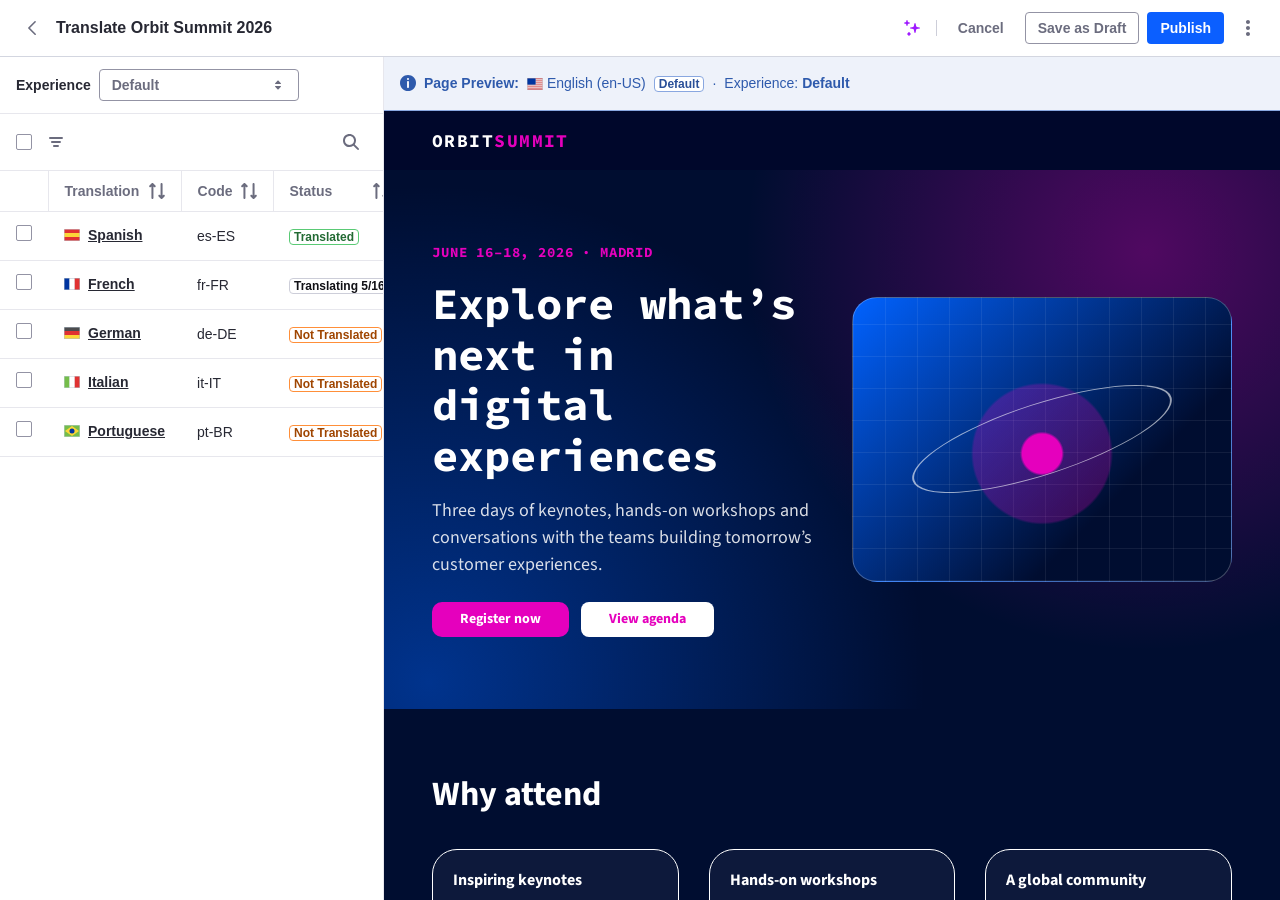
==== commit fa7d833f: "Update prototype: Clay button/dropdown/flag styles, compact data set search, results bar wrapping, p" ====
--- a/translation-editor.html
+++ b/translation-editor.html
@@ -129,7 +129,7 @@
     <!-- Title: wraps onto two lines when space runs out (no ellipsis). -->
     <div id="hdr-left-wrap" style="display: flex; flex-wrap: wrap; align-items: center; gap: var(--spacing-2) var(--spacing-3); min-width: 0;">
     <h1 class="control-menu__title" id="editor-title" title="Translate Orbit Summit 2026" style="white-space: normal; overflow: visible; min-width: 0;">
-      Translate <span id="editor-page-name" style="font-weight: var(--font-weight-semi); color: var(--color-secondary);">Orbit Summit 2026</span>
+      Translate <span id="editor-page-name">Orbit Summit 2026</span>
     </h1>
 
     </div>
@@ -202,7 +202,7 @@
     <!-- Level 1 — languages: filter + search (or bulk bar while selecting),
          results bar, Table component with multi-selection -->
     <div id="panel-languages" style="flex: 1; min-height: 0; display: flex; flex-direction: column;">
-      <div id="lang-tools" style="position: relative; z-index: 20; display: flex; align-items: center; gap: var(--spacing-3); padding: var(--spacing-4) var(--spacing-5); border-bottom: 1px solid var(--color-secondary-l3); flex-shrink: 0;">
+      <div id="lang-tools" data-toolbar style="position: relative; z-index: 20; display: flex; align-items: center; gap: var(--spacing-3); padding: var(--spacing-4) var(--spacing-5); border-bottom: 1px solid var(--color-secondary-l3); flex-shrink: 0;">
         <!-- Select all — Management Toolbar checkbox, before the filter -->
         <label class="checkbox" id="lang-select-all-wrap">
           <input type="checkbox" class="checkbox__input" id="lang-select-all" aria-label="Select All Translations">
@@ -221,16 +221,25 @@
               style="position: absolute; top: calc(100% + var(--spacing-2)); left: 0; z-index: 1000;"></ul>
         </div>
 
-        <div class="input input--sm" style="flex: 1; min-width: 0;">
+        <div class="input input--sm" data-search-wrap style="flex: 1; min-width: 0;">
           <label class="sr-only" for="lang-search">Search languages</label>
           <div class="search">
             <input type="search" class="input__field search__field" id="lang-search" placeholder="Search" autocomplete="off">
-            <button class="search__clear" type="button" id="lang-search-clear" aria-label="Clear Search" hidden>
+            <button class="search__clear" type="button" id="lang-search-clear" aria-label="Clear" data-tooltip="Clear" hidden>
               <svg class="lexicon-icon" aria-hidden="true"><use href="#times"></use></svg>
             </button>
-            <span class="search__submit" aria-hidden="true"><svg class="lexicon-icon"><use href="#search"></use></svg></span>
+            <button class="search__submit" type="button" data-search-submit aria-label="Search" data-tooltip="Search"><svg class="lexicon-icon" aria-hidden="true"><use href="#search"></use></svg></button>
           </div>
         </div>
+
+        <!-- Narrow panel (Clay management toolbar): search collapses to an
+             icon; opening it takes the whole row, with "Close Search". -->
+        <button class="btn btn--borderless btn--sm btn--icon" type="button" data-search-open hidden aria-label="Search" data-tooltip="Search" data-tooltip-align="end" style="margin-left: auto;">
+          <svg class="lexicon-icon" aria-hidden="true"><use href="#search"></use></svg>
+        </button>
+        <button class="btn btn--borderless btn--sm btn--icon" type="button" data-search-close hidden aria-label="Close Search" data-tooltip="Close Search" data-tooltip-align="end">
+          <svg class="lexicon-icon" aria-hidden="true"><use href="#times"></use></svg>
+        </button>
       </div>
 
       <!-- Selection mode — Frontend Data Set selection bar (Management Toolbar active) -->
@@ -257,10 +266,15 @@
         </div>
       </div>
 
-      <div id="lang-results" hidden style="display: flex; align-items: center; gap: var(--spacing-3); padding: var(--spacing-2) var(--spacing-5); border-bottom: 1px solid var(--color-secondary-l3); background: var(--color-white); flex-shrink: 0;">
-        <span id="lang-results-text" aria-live="polite" style="flex-shrink: 0; font-size: var(--font-size-sm); color: var(--color-secondary);"></span>
-        <span id="lang-results-chips" style="display: flex; flex-wrap: wrap; gap: var(--spacing-2); min-width: 0;"></span>
-        <button class="btn btn--link btn--sm" type="button" id="lang-results-clear" style="margin-left: auto; font-weight: var(--font-weight-bold);">Clear</button>
+      <div id="lang-results" hidden style="display: flex; align-items: flex-start; gap: var(--spacing-4); padding: var(--spacing-3) var(--spacing-5); border-bottom: 1px solid var(--color-secondary-l3); background: var(--color-white); flex-shrink: 0;">
+        <!-- Text + filter labels wrap together: labels that don't fit drop to
+             the next line, under "N Results Found for:"; Clear keeps its own
+             column on the right so nothing overlaps it. -->
+        <div style="flex: 1; min-width: 0; display: flex; flex-wrap: wrap; align-items: center; gap: var(--spacing-2);">
+          <span id="lang-results-text" aria-live="polite" style="font-size: var(--font-size-sm); color: var(--color-secondary); margin-right: var(--spacing-1);"></span>
+          <span id="lang-results-chips" style="display: contents;"></span>
+        </div>
+        <button class="btn btn--link btn--sm" type="button" id="lang-results-clear" style="flex-shrink: 0; height: var(--spacing-7);">Clear</button>
       </div>
 
       <div id="lang-body" style="flex: 1; min-height: 0; overflow: auto; display: flex; flex-direction: column;">
@@ -272,13 +286,36 @@
               <th data-sort-col="name" aria-sort="none" style="padding-block: var(--spacing-3); border-left: 1px solid var(--color-secondary-l3);">
                 <button type="button" data-sort="name" style="display: flex; align-items: center; justify-content: space-between; gap: var(--spacing-3); width: 100%; padding: 0; border: 0; background: none; font: inherit; color: inherit; cursor: pointer;">Translation<svg class="lexicon-icon" aria-hidden="true"><use href="#order-arrow"></use></svg></button>
               </th>
-              <th data-sort-col="code" aria-sort="none" style="padding-block: var(--spacing-3); border-left: 1px solid var(--color-secondary-l3);">
+              <th data-sort-col="code" data-col="code" aria-sort="none" style="padding-block: var(--spacing-3); border-left: 1px solid var(--color-secondary-l3);">
                 <button type="button" data-sort="code" style="display: flex; align-items: center; justify-content: space-between; gap: var(--spacing-3); width: 100%; padding: 0; border: 0; background: none; font: inherit; color: inherit; cursor: pointer;">Code<svg class="lexicon-icon" aria-hidden="true"><use href="#order-arrow"></use></svg></button>
               </th>
-              <th data-sort-col="status" aria-sort="none" style="padding-block: var(--spacing-3); border-left: 1px solid var(--color-secondary-l3);">
+              <th data-sort-col="status" data-col="status" aria-sort="none" style="padding-block: var(--spacing-3); border-left: 1px solid var(--color-secondary-l3);">
                 <button type="button" data-sort="status" style="display: flex; align-items: center; justify-content: space-between; gap: var(--spacing-3); width: 100%; padding: 0; border: 0; background: none; font: inherit; color: inherit; cursor: pointer;">Status<svg class="lexicon-icon" aria-hidden="true"><use href="#order-arrow"></use></svg></button>
               </th>
-              <th class="table__cell--gutter" style="padding-block: var(--spacing-3); border-left: 1px solid var(--color-secondary-l3);"><span class="sr-only">Actions</span></th>
+              <th class="table__cell--gutter" style="padding-block: var(--spacing-3); border-left: 1px solid var(--color-secondary-l3);">
+                <!-- Frontend Data Set · column visibility (▾ in the last header cell) -->
+                <div id="cols-menu-wrap" style="position: relative; display: flex; justify-content: center;">
+                  <button class="btn btn--borderless btn--xs btn--icon" type="button" id="cols-trigger"
+                          aria-label="Manage Columns" aria-haspopup="menu" aria-expanded="false" aria-controls="cols-menu"
+                          data-tooltip="Manage Columns" data-tooltip-align="end">
+                    <svg class="lexicon-icon" aria-hidden="true"><use href="#caret-bottom"></use></svg>
+                  </button>
+                  <ul class="dropdown" role="menu" id="cols-menu" aria-labelledby="cols-trigger" hidden
+                      style="position: absolute; top: calc(100% + var(--spacing-2)); right: 0; z-index: 1000; width: max-content; text-align: left; font-weight: var(--font-weight-semi);">
+                    <li class="dropdown__group-title" role="presentation">Columns</li>
+                    <li role="none"><label class="dropdown__item" role="menuitemcheckbox" aria-checked="true" aria-disabled="true" tabindex="-1" style="cursor: not-allowed;">
+                      <span class="checkbox is-disabled"><input type="checkbox" class="checkbox__input" checked disabled tabindex="-1"><span class="checkbox__box"><svg class="checkbox__icon checkbox__icon--check"><use href="#check-small"></use></svg><svg class="checkbox__icon checkbox__icon--hr"><use href="#hr"></use></svg></span></span> Translation
+                    </label></li>
+                    <li role="none"><label class="dropdown__item" role="menuitemcheckbox" aria-checked="true" tabindex="-1" data-toggle-col="code">
+                      <span class="checkbox"><input type="checkbox" class="checkbox__input" checked tabindex="-1"><span class="checkbox__box"><svg class="checkbox__icon checkbox__icon--check"><use href="#check-small"></use></svg><svg class="checkbox__icon checkbox__icon--hr"><use href="#hr"></use></svg></span></span> Code
+                    </label></li>
+                    <li role="none"><label class="dropdown__item" role="menuitemcheckbox" aria-checked="true" tabindex="-1" data-toggle-col="status">
+                      <span class="checkbox"><input type="checkbox" class="checkbox__input" checked tabindex="-1"><span class="checkbox__box"><svg class="checkbox__icon checkbox__icon--check"><use href="#check-small"></use></svg><svg class="checkbox__icon checkbox__icon--hr"><use href="#hr"></use></svg></span></span> Status
+                    </label></li>
+                  </ul>
+                </div>
+                <span class="sr-only">Actions</span>
+              </th>
             </tr>
           </thead>
           <tbody id="lang-list"></tbody>
@@ -338,7 +375,7 @@
       </div>
 
       <!-- Filter + search (Management Toolbar pattern, scoped to the fields) -->
-      <div id="fields-tools" style="position: relative; z-index: 20; display: flex; align-items: center; gap: var(--spacing-3); padding: var(--spacing-4) var(--spacing-5); border-bottom: 1px solid var(--color-secondary-l3); flex-shrink: 0;">
+      <div id="fields-tools" data-toolbar style="position: relative; z-index: 20; display: flex; align-items: center; gap: var(--spacing-3); padding: var(--spacing-4) var(--spacing-5); border-bottom: 1px solid var(--color-secondary-l3); flex-shrink: 0;">
         <!-- Filter — Management Toolbar filter button (not a picker): fixed
              "Filter" label, the active filter shows in the results bar. -->
         <div id="status-picker" style="position: relative; display: flex; flex-shrink: 0;">
@@ -353,24 +390,38 @@
               style="position: absolute; top: calc(100% + var(--spacing-2)); left: 0; z-index: 1000;"></ul>
         </div>
 
-        <div class="input input--sm" style="flex: 1; min-width: 0;">
+        <div class="input input--sm" data-search-wrap style="flex: 1; min-width: 0;">
           <label class="sr-only" for="fields-search">Search fields</label>
           <div class="search">
             <input type="search" class="input__field search__field" id="fields-search" placeholder="Search Fields or Text" autocomplete="off">
-            <button class="search__clear" type="button" id="fields-search-clear" aria-label="Clear Search" hidden>
+            <button class="search__clear" type="button" id="fields-search-clear" aria-label="Clear" data-tooltip="Clear" hidden>
               <svg class="lexicon-icon" aria-hidden="true"><use href="#times"></use></svg>
             </button>
-            <span class="search__submit" aria-hidden="true"><svg class="lexicon-icon"><use href="#search"></use></svg></span>
+            <button class="search__submit" type="button" data-search-submit aria-label="Search" data-tooltip="Search"><svg class="lexicon-icon" aria-hidden="true"><use href="#search"></use></svg></button>
           </div>
         </div>
+
+        <!-- Narrow panel (Clay management toolbar): search collapses to an
+             icon; opening it takes the whole row, with "Close Search". -->
+        <button class="btn btn--borderless btn--sm btn--icon" type="button" data-search-open hidden aria-label="Search" data-tooltip="Search" data-tooltip-align="end" style="margin-left: auto;">
+          <svg class="lexicon-icon" aria-hidden="true"><use href="#search"></use></svg>
+        </button>
+        <button class="btn btn--borderless btn--sm btn--icon" type="button" data-search-close hidden aria-label="Close Search" data-tooltip="Close Search" data-tooltip-align="end">
+          <svg class="lexicon-icon" aria-hidden="true"><use href="#times"></use></svg>
+        </button>
       </div>
 
       <!-- Results bar — as in the CMS: "N Results Found for:" + one removable
            label per active filter + Clear. Shown while a search/filter is active. -->
-      <div id="fields-results" hidden style="display: flex; align-items: center; gap: var(--spacing-3); padding: var(--spacing-2) var(--spacing-5); border-bottom: 1px solid var(--color-secondary-l3); background: var(--color-white); flex-shrink: 0;">
-        <span id="fields-results-text" aria-live="polite" style="flex-shrink: 0; font-size: var(--font-size-sm); color: var(--color-secondary);"></span>
-        <span id="fields-results-chips" style="display: flex; flex-wrap: wrap; gap: var(--spacing-2); min-width: 0;"></span>
-        <button class="btn btn--link btn--sm" type="button" id="fields-results-clear" style="margin-left: auto; font-weight: var(--font-weight-bold);">Clear</button>
+      <div id="fields-results" hidden style="display: flex; align-items: flex-start; gap: var(--spacing-4); padding: var(--spacing-3) var(--spacing-5); border-bottom: 1px solid var(--color-secondary-l3); background: var(--color-white); flex-shrink: 0;">
+        <!-- Text + filter labels wrap together: labels that don't fit drop to
+             the next line, under "N Results Found for:"; Clear keeps its own
+             column on the right so nothing overlaps it. -->
+        <div style="flex: 1; min-width: 0; display: flex; flex-wrap: wrap; align-items: center; gap: var(--spacing-2);">
+          <span id="fields-results-text" aria-live="polite" style="font-size: var(--font-size-sm); color: var(--color-secondary); margin-right: var(--spacing-1);"></span>
+          <span id="fields-results-chips" style="display: contents;"></span>
+        </div>
+        <button class="btn btn--link btn--sm" type="button" id="fields-results-clear" style="flex-shrink: 0; height: var(--spacing-7);">Clear</button>
       </div>
 
       <div id="fields-body" style="flex: 1; min-height: 0; overflow: auto; display: flex; flex-direction: column; gap: var(--spacing-7); padding: var(--spacing-5) var(--spacing-5) var(--spacing-8);"></div>
@@ -385,19 +436,27 @@
   <!-- ── Right: preview ────────────────────────────────────── -->
   <section id="preview-pane" aria-label="Page Preview" style="display: flex; flex-direction: column; min-height: 0;">
 
-    <!-- Preview language bar — which language (and experience) the preview
-         is showing: the default language on arrival, the chosen one inside a
-         translation. -->
-    <div id="preview-bar" aria-live="polite" style="display: flex; flex-wrap: wrap; align-items: center; gap: var(--spacing-2) var(--spacing-3); padding: var(--spacing-3) var(--spacing-5); border-bottom: 1px solid var(--color-secondary-l3); background: var(--color-light-l1); font-size: var(--font-size-sm); color: var(--color-secondary); flex-shrink: 0;">
-      <svg class="lexicon-icon" aria-hidden="true"><use href="#view"></use></svg>
-      <span>Page Preview:</span>
-      <span style="display: inline-flex; align-items: center; gap: var(--spacing-2); font-weight: var(--font-weight-bold); color: var(--color-dark);">
-        <span class="lang-picker__flag" id="preview-bar-flag" aria-hidden="true"></span>
-        <span id="preview-bar-lang"></span>
-      </span>
-      <span id="preview-bar-default" class="label label--sm label--info" hidden>Default</span>
-      <span aria-hidden="true">·</span>
-      <span>Experience: <strong id="preview-bar-exp" style="color: var(--color-dark);"></strong></span>
+    <!-- Preview language notice — which language (and experience) the
+         preview is showing: the default language on arrival, the chosen one
+         inside a translation. -->
+    <!-- Lexicon Alert · Stripe · Info — full-width strip on top of the preview. -->
+    <div style="flex-shrink: 0;">
+      <div class="alert alert--stripe alert--info" id="preview-bar" role="status" aria-live="polite">
+        <!-- Icon stays beside the text; only the text's own pieces wrap (the
+             paragraph takes the remaining width instead of dropping below). -->
+        <div class="alert__content" style="padding-block: 0;">
+          <svg class="lexicon-icon" aria-hidden="true" style="margin-top: var(--spacing-1);"><use href="#info-circle"></use></svg>
+          <p class="alert__text" style="flex: 1; min-width: 0; display: flex; flex-wrap: wrap; align-items: center; gap: var(--spacing-1) var(--spacing-3);">
+            <strong>Page Preview:</strong>
+            <span style="display: inline-flex; align-items: center; gap: var(--spacing-2);">
+              <span class="lang-picker__flag" id="preview-bar-flag" aria-hidden="true"></span>
+              <span id="preview-bar-lang"></span>
+            </span>
+            <span id="preview-bar-default" class="label label--sm label--info" hidden>Default</span>
+            <span style="white-space: nowrap;"><span aria-hidden="true" style="margin-right: var(--spacing-3);">·</span>Experience: <strong id="preview-bar-exp"></strong></span>
+          </p>
+        </div>
+      </div>
     </div>
 
     <!-- Canvas -->
@@ -1016,8 +1075,8 @@
               // Inline colour pins the title to dark text (no blue :hover).
               : '<a href="#" class="table__title" data-open="' + l.code + '" style="color: var(--color-dark);">' + esc(l.name) + '</a>') +
           '</span></td>' +
-        '<td' + TD + '>' + l.code + '</td>' +
-        '<td' + TD + '>' + status_ + '</td>' +
+        '<td data-col="code"' + TD + (cols.code ? '' : ' hidden') + '>' + l.code + '</td>' +
+        '<td data-col="status"' + TD + (cols.status ? '' : ' hidden') + '>' + status_ + '</td>' +
         '<td class="table__cell--gutter"' + TD + '>' + (isDefault ? '' :
           '<button class="btn btn--borderless btn--sm btn--icon" type="button" data-row-actions="' + l.code + '"' +
             ' aria-label="Options for ' + esc(l.name) + '" aria-haspopup="menu" aria-expanded="false"' + (busy[l.code] ? ' disabled' : '') + '>' +
@@ -1096,10 +1155,10 @@
     renderLangPicker();
   });
 
-  langSearch.addEventListener('input', function () {
-    langFilter.query = langSearch.value.trim();
-    renderLangPicker();
-  });
+  // Data set search runs on submit (Enter or the magnifier), not per keystroke.
+  function submitLangSearch() { langFilter.query = langSearch.value.trim(); renderLangPicker(); }
+  langSearch.addEventListener('keydown', function (e) { if (e.key === 'Enter') { e.preventDefault(); submitLangSearch(); } });
+  langSearch.closest('.search').querySelector('[data-search-submit]').addEventListener('click', submitLangSearch);
 
   document.getElementById('lang-search-clear').addEventListener('click', function () {
     langSearch.value = '';
@@ -1142,6 +1201,46 @@
     e.preventDefault();
     openLanguage(row.getAttribute('data-locale'));
   });
+
+  /* ── Column visibility (Frontend Data Set ▾ menu) ───────── */
+  // Translation is always shown; Code and Status can be hidden. Remembered
+  // per viewer (localStorage).
+  var COLS_KEY = 'translation-editor-cols';
+  var cols = { code: true, status: true };
+  try { var savedCols = JSON.parse(localStorage.getItem(COLS_KEY) || 'null'); if (savedCols) cols = savedCols; } catch (e) {}
+
+  function applyCols() {
+    document.querySelectorAll('#lang-table [data-col]').forEach(function (cell) {
+      cell.hidden = !cols[cell.getAttribute('data-col')];
+    });
+    document.querySelectorAll('[data-toggle-col]').forEach(function (item) {
+      var on = !!cols[item.getAttribute('data-toggle-col')];
+      item.setAttribute('aria-checked', String(on));
+      item.querySelector('input').checked = on;
+    });
+  }
+
+  var colsMenu = document.getElementById('cols-menu');
+  // Toggle on click / Enter / Space; the menu stays open for several changes.
+  function toggleCol(item) {
+    var key = item.getAttribute('data-toggle-col');
+    cols[key] = !cols[key];
+    try { localStorage.setItem(COLS_KEY, JSON.stringify(cols)); } catch (e) {}
+    applyCols();
+  }
+  colsMenu.addEventListener('click', function (e) {
+    var item = e.target.closest('[data-toggle-col]');
+    e.preventDefault();          // label would also toggle the input: handle it ourselves
+    e.stopPropagation();         // keep the menu open
+    if (item) toggleCol(item);
+  }, true);
+  colsMenu.addEventListener('keydown', function (e) {
+    var item = e.target.closest('[data-toggle-col]');
+    if (item && (e.key === 'Enter' || e.key === ' ')) { e.preventDefault(); toggleCol(item); }
+  });
+
+  bindMenu(document.getElementById('cols-menu-wrap'), document.getElementById('cols-trigger'), colsMenu, function () {});
+  applyCols();
 
   /* ── Sorting (click a column header: ascending ⇄ descending) ── */
   var langSort = { key: null, dir: 1 };
@@ -1238,8 +1337,33 @@
   });
 
   // Very narrow panel → the Filter buttons collapse to icon-only (+ tooltip).
+  var COMPACT_W = 400;          // panel width under which toolbars compact
+
+  // Clay management toolbar, narrow: Filter → icon, search → icon button that
+  // expands the search over the whole row (other controls hide) + Close Search.
+  function setupToolbar(bar) {
+    var wrap = bar.querySelector('[data-search-wrap]');
+    var open = bar.querySelector('[data-search-open]');
+    var close = bar.querySelector('[data-search-close]');
+    var others = Array.prototype.slice.call(bar.children).filter(function (el) { return el !== wrap && el !== open && el !== close; });
+    var searching = false;
+    function layout() {
+      var compact = document.getElementById('fields-pane').clientWidth < COMPACT_W;
+      if (!compact) searching = false;
+      wrap.hidden = compact && !searching;
+      open.hidden = !compact || searching;
+      close.hidden = !(compact && searching);
+      others.forEach(function (el) { el.hidden = compact && searching; });
+    }
+    open.addEventListener('click', function () { searching = true; layout(); wrap.querySelector('input').focus(); });
+    close.addEventListener('click', function () { searching = false; layout(); open.focus(); });
+    new ResizeObserver(layout).observe(document.getElementById('fields-pane'));
+    layout();
+  }
+  document.querySelectorAll('[data-toolbar]').forEach(setupToolbar);
+
   function compactFilters() {
-    var compact = document.getElementById('fields-pane').clientWidth < 380;
+    var compact = document.getElementById('fields-pane').clientWidth < COMPACT_W;
     document.querySelectorAll('[data-filter-btn]').forEach(function (btn) {
       btn.classList.toggle('btn--icon', compact);
       btn.querySelectorAll('.filter-label').forEach(function (el) { el.toggleAttribute('hidden', compact); });
@@ -1665,10 +1789,10 @@
     renderFields();
   });
 
-  searchInput.addEventListener('input', function () {
-    state.query = searchInput.value.trim();
-    renderFields();
-  });
+  // Data set search runs on submit (Enter or the magnifier), not per keystroke.
+  function submitFieldSearch() { state.query = searchInput.value.trim(); renderFields(); }
+  searchInput.addEventListener('keydown', function (e) { if (e.key === 'Enter') { e.preventDefault(); submitFieldSearch(); } });
+  searchInput.closest('.search').querySelector('[data-search-submit]').addEventListener('click', submitFieldSearch);
 
   document.getElementById('fields-search-clear').addEventListener('click', function () {
     searchInput.value = '';
--- a/components.css
+++ b/components.css
@@ -52,12 +52,14 @@
   justify-content: center;
   gap: var(--spacing-3);
   height: 40px;
-  padding: 0 var(--spacing-5);
+  padding: 0 calc(var(--spacing-5) - 1px);        /* Clay: 7px 15px */
   border-radius: var(--rounded-md);
   border: 1px solid transparent;
   background: transparent;
   font-family: inherit;
   font-size: var(--font-size-md);
+  /* Clay $btn-font-weight = $font-weight-semi-bold = 600. In this kit's
+     scale that value is --font-weight-bold (the kit's "semi" token is 400). */
   font-weight: var(--font-weight-bold);
   line-height: 1;
   color: var(--color-dark);
@@ -78,7 +80,7 @@
 .btn:disabled,
 .btn[aria-disabled="true"] {
   cursor: not-allowed;
-  opacity: 0.5;
+  opacity: 0.4;                                   /* Clay $component-disabled-opacity */
 }
 
 /* — Type: primary / secondary / borderless / link — */
@@ -95,8 +97,8 @@
   border-color: var(--color-secondary-l0);
   color: var(--color-secondary);
 }
-.btn--secondary:hover  { background: var(--color-light-l1); }
-.btn--secondary:active { background: var(--color-light); }
+.btn--secondary:hover  { background: var(--color-light-l1); color: var(--color-dark); }   /* gray-100 / gray-900 */
+.btn--secondary:active { background: var(--color-light);    color: var(--color-dark); }   /* gray-200 / gray-900 */
 
 /* Outline — Clay `btn-outline-secondary` (atlas): transparent fill, light
    secondary border; hover/active tint the fill and drop the border. */
@@ -112,8 +114,9 @@
   background: transparent;
   color: var(--color-secondary);
 }
-.btn--borderless:hover  { background: var(--color-light); }
-.btn--borderless:active { background: var(--color-light-d1); }
+/* Clay btn-outline-secondary + btn-outline-borderless */
+.btn--borderless:hover  { background: var(--color-light);    color: var(--color-dark); }
+.btn--borderless:active { background: var(--color-light-d1); color: var(--color-dark); }
 
 .btn--link {
   background: transparent;
@@ -156,8 +159,8 @@
 /* — Size — */
 
 .btn--xs { height: 24px; padding: 0 var(--spacing-3); font-size: var(--font-size-sm); gap: var(--spacing-2); }
-.btn--sm { height: 32px; padding: 0 var(--spacing-4); font-size: var(--font-size-sm); }
-.btn--lg { height: 48px; padding: 0 var(--spacing-6); font-size: var(--font-size-md); }
+.btn--sm { height: 32px; padding: 0 var(--spacing-4); font-size: var(--font-size-base); }   /* Clay: 14px, 7px 12px */
+.btn--lg { height: 48px; padding: 0 var(--spacing-7); font-size: var(--font-size-lg); }     /* Clay: 18px, 9.5px 24px */
 
 /* — Shape — */
 
@@ -1464,6 +1467,10 @@
 .search__field {
   padding-right: 64px;
 }
+/* Hide the browser's own clear (×) on type="search" — .search__clear is the
+   component's clear, otherwise Chrome/Safari show two. */
+.search__field::-webkit-search-cancel-button,
+.search__field::-webkit-search-decoration { -webkit-appearance: none; appearance: none; display: none; }
 .search__field:where(:not(:placeholder-shown)) ~ .search__clear { display: inline-flex; }
 
 .search__clear,
@@ -2920,8 +2927,8 @@
   height: 12px;
   display: inline-block;
   flex-shrink: 0;
-  background: var(--color-secondary-l2);
-  border-radius: var(--rounded-sm);
+  background: var(--color-secondary-l2) center / 100% auto no-repeat;   /* fallback: no flag */
+  border-radius: 0;                                                     /* Clay flags are square-cornered */
   vertical-align: middle;
 }
 
@@ -2934,21 +2941,20 @@
 
 .lang-picker__status { margin-left: auto; }
 
-/* Flag swatches — combine with .lang-picker__flag for sizing (16×12,
-   rounded-sm); this class only sets the fill. CSS-gradient approximations
-   of national flags (not real artwork) since no flag icon set ships in
-   icons.svg — colors are the flags' own fixed colors, not design tokens,
-   so they're exempt from the tokens-only rule by necessity. Swap for real
-   flag assets if/when the kit ships them. */
-.flag-us { background: linear-gradient(to bottom, #b22234 0 33%, #fff 33% 66%, #b22234 66%); }
-.flag-es { background: linear-gradient(to bottom, #aa151b 0 25%, #f1bf00 25% 75%, #aa151b 75%); }
-.flag-gb { background: #00247d; }
-.flag-it { background: linear-gradient(to right, #009246 0 33%, #fff 33% 66%, #ce2b37 66%); }
-.flag-br { background: #009b3a; }
-.flag-fr { background: linear-gradient(to right, #0055a4 0 33%, #fff 33% 66%, #ef4135 66%); }
-.flag-ca { background: linear-gradient(to bottom, #ffd000 0 50%, #aa151b 50%); }
-.flag-de { background: linear-gradient(to bottom, #000000 0 33%, #dd0000 33% 66%, #ffce00 66%); }
-.flag-ja { background: radial-gradient(circle at center, #bc002d 28%, #fff 29%); }
+/* Flags — the official Clay flag icons (@clayui/css images/icons/flags-*.svg),
+   inlined as data URIs so they work on file://. Each SVG is 512×512 with a
+   4:3 flag (y 64–448) framed by a thin #C0CFD8 border and no corner radius;
+   `background-size: 100% auto` on the 16×12 box shows exactly the flag.
+   Fixed flag colours, exempt from the tokens-only rule by necessity. */
+.flag-us { background-image: url("data:image/svg+xml,%3Csvg viewBox=%220 0 512 512%22 xmlns=%22http://www.w3.org/2000/svg%22%3E%3Crect fill=%22%23C0CFD8%22 height=%22384%22 width=%22512%22 y=%2264%22%3E%3C/rect%3E%3Crect fill=%22%23E03232%22 height=%2232%22 width=%22480%22 x=%2216%22 y=%2280%22%3E%3C/rect%3E%3Crect fill=%22%23FFFFFF%22 height=%2232%22 width=%22480%22 x=%2216%22 y=%22112%22%3E%3C/rect%3E%3Crect fill=%22%23E03232%22 height=%2232%22 width=%22480%22 x=%2216%22 y=%22144%22%3E%3C/rect%3E%3Crect fill=%22%23FFFFFF%22 height=%2232%22 width=%22480%22 x=%2216%22 y=%22176%22%3E%3C/rect%3E%3Crect fill=%22%23E03232%22 height=%2232%22 width=%22480%22 x=%2216%22 y=%22208%22%3E%3C/rect%3E%3Crect fill=%22%23FFFFFF%22 height=%2232%22 width=%22480%22 x=%2216%22 y=%22240%22%3E%3C/rect%3E%3Crect fill=%22%23E03232%22 height=%2232%22 width=%22480%22 x=%2216%22 y=%22272%22%3E%3C/rect%3E%3Crect fill=%22%23FFFFFF%22 height=%2232%22 width=%22480%22 x=%2216%22 y=%22304%22%3E%3C/rect%3E%3Crect fill=%22%23E03232%22 height=%2232%22 width=%22480%22 x=%2216%22 y=%22336%22%3E%3C/rect%3E%3Crect fill=%22%23FFFFFF%22 height=%2232%22 width=%22480%22 x=%2216%22 y=%22368%22%3E%3C/rect%3E%3Crect fill=%22%23E03232%22 height=%2232%22 width=%22480%22 x=%2216%22 y=%22400%22%3E%3C/rect%3E%3Crect fill=%22%2366A1CC%22 height=%22192%22 width=%22256%22 x=%2216%22 y=%2280%22%3E%3C/rect%3E%3Crect fill=%22%230035A0%22 height=%22192%22 width=%22256%22 x=%2216%22 y=%2280%22%3E%3C/rect%3E%3C/svg%3E"); }
+.flag-es { background-image: url("data:image/svg+xml,%3Csvg viewBox=%220 0 512 512%22 xmlns=%22http://www.w3.org/2000/svg%22%3E%3Crect fill=%22%23C0CFD8%22 height=%22384%22 width=%22512%22 y=%2264%22%3E%3C/rect%3E%3Crect fill=%22%23E03232%22 height=%22112%22 width=%22480%22 x=%2216%22 y=%2280.3%22%3E%3C/rect%3E%3Crect fill=%22%23E03232%22 height=%22112%22 width=%22480%22 x=%2216%22 y=%22320%22%3E%3C/rect%3E%3Crect fill=%22%23FCD638%22 height=%22128%22 width=%22480%22 x=%2216%22 y=%22192%22%3E%3C/rect%3E%3C/svg%3E"); }
+.flag-gb { background-image: url("data:image/svg+xml,%3Csvg viewBox=%220 0 512 512%22 xmlns=%22http://www.w3.org/2000/svg%22%3E%3Crect fill=%22%23B0BEC9%22 height=%22384%22 width=%22512%22 y=%2264%22%3E%3C/rect%3E%3Crect fill=%22%230035A0%22 height=%22352%22 width=%22480%22 x=%2216%22 y=%2280%22%3E%3C/rect%3E%3Crect fill=%22%23FFFFFF%22 height=%22352%22 width=%2296%22 x=%22208%22 y=%2280%22%3E%3C/rect%3E%3Crect fill=%22%23FFFFFF%22 height=%2296%22 width=%22480%22 x=%2216%22 y=%22208%22%3E%3C/rect%3E%3Cpolygon fill=%22%23FFFFFF%22 points=%22256,315.5 414.8,432 496,432 496,372.5 337.2,256 496,139.5 496,80 414.8,80 256,196.5 97.2,80 16,80 16,139.5 174.8,256 16,372.5 16,432 97.2,432 %22%3E%3C/polygon%3E%3Cpolygon fill=%22%23E03232%22 points=%22256,295.7 441.9,432 496,432 496,392.3 310.1,256 496,119.7 496,80 441.9,80 256,216.3 70.1,80 16,80 16,119.7 201.9,256 16,392.3 16,432 70.1,432 %22%3E%3C/polygon%3E%3Cpolygon fill=%22%23E03232%22 points=%22496,224 288,224 288,80 224,80 224,224 16,224 16,288 224,288 224,432 288,432 288,288 496,288 %22%3E%3C/polygon%3E%3C/svg%3E"); }
+.flag-it { background-image: url("data:image/svg+xml,%3Csvg viewBox=%220 0 512 512%22 xmlns=%22http://www.w3.org/2000/svg%22%3E%3Crect fill=%22%23C0CFD8%22 height=%22384%22 width=%22512%22 y=%2264%22%3E%3C/rect%3E%3Crect fill=%22%2375BD4A%22 height=%22352%22 width=%22160%22 x=%2216%22 y=%2280%22%3E%3C/rect%3E%3Crect fill=%22%23E03232%22 height=%22352%22 width=%22160%22 x=%22336%22 y=%2280%22%3E%3C/rect%3E%3Crect fill=%22%23FFFFFF%22 height=%22352%22 width=%22160%22 x=%22176%22 y=%2280%22%3E%3C/rect%3E%3C/svg%3E"); }
+.flag-br { background-image: url("data:image/svg+xml,%3Csvg viewBox=%220 0 512 512%22 xmlns=%22http://www.w3.org/2000/svg%22%3E%3Crect fill=%22%23C0CFD8%22 height=%22384%22 width=%22512%22 y=%2264%22%3E%3C/rect%3E%3Crect fill=%22%2375BD4A%22 height=%22352%22 width=%22480%22 x=%2216%22 y=%2280%22%3E%3C/rect%3E%3Cpolygon fill=%22%23FCD638%22 points=%22256,416 32,256 256,96 480,256 %22%3E%3C/polygon%3E%3Ccircle cx=%22256%22 cy=%22256%22 fill=%22%230035A0%22 r=%2280%22%3E%3C/circle%3E%3C/svg%3E"); }
+.flag-fr { background-image: url("data:image/svg+xml,%3Csvg viewBox=%220 0 512 512%22 xmlns=%22http://www.w3.org/2000/svg%22%3E%3Crect fill=%22%23B0BEC9%22 height=%22384%22 width=%22512%22 y=%2264%22%3E%3C/rect%3E%3Crect fill=%22%230035A0%22 height=%22352%22 width=%22160%22 x=%2216%22 y=%2280%22%3E%3C/rect%3E%3Crect fill=%22%23E03232%22 height=%22352%22 width=%22160%22 x=%22336%22 y=%2280%22%3E%3C/rect%3E%3Crect fill=%22%23FFFFFF%22 height=%22352%22 width=%22160%22 x=%22176%22 y=%2280%22%3E%3C/rect%3E%3C/svg%3E"); }
+.flag-ca { background-image: url("data:image/svg+xml,%3Csvg viewBox=%220 0 512 512%22 xmlns=%22http://www.w3.org/2000/svg%22%3E%3Crect fill=%22%23C0CFD8%22 height=%22384%22 width=%22512%22 y=%2264%22%3E%3C/rect%3E%3Crect fill=%22%23FCD638%22 height=%2239.1%22 width=%22480%22 x=%2216%22 y=%2280%22%3E%3C/rect%3E%3Crect fill=%22%23E03232%22 height=%2239.1%22 width=%22480%22 x=%2216%22 y=%22119.1%22%3E%3C/rect%3E%3Crect fill=%22%23FCD638%22 height=%2239.1%22 width=%22480%22 x=%2216%22 y=%22158.2%22%3E%3C/rect%3E%3Crect fill=%22%23E03232%22 height=%2239.1%22 width=%22480%22 x=%2216%22 y=%22197.3%22%3E%3C/rect%3E%3Crect fill=%22%23FCD638%22 height=%2239.1%22 width=%22480%22 x=%2216%22 y=%22236.4%22%3E%3C/rect%3E%3Crect fill=%22%23E03232%22 height=%2239.1%22 width=%22480%22 x=%2216%22 y=%22275.6%22%3E%3C/rect%3E%3Crect fill=%22%23FCD638%22 height=%2239.1%22 width=%22480%22 x=%2216%22 y=%22314.7%22%3E%3C/rect%3E%3Crect fill=%22%23E03232%22 height=%2239.1%22 width=%22480%22 x=%2216%22 y=%22353.8%22%3E%3C/rect%3E%3Crect fill=%22%23FCD638%22 height=%2239.1%22 width=%22480%22 x=%2216%22 y=%22392.9%22%3E%3C/rect%3E%3C/svg%3E"); }
+.flag-de { background-image: url("data:image/svg+xml,%3Csvg viewBox=%220 0 512 512%22 xmlns=%22http://www.w3.org/2000/svg%22%3E%3Crect fill=%22%23B0BEC9%22 height=%22384%22 width=%22512%22 y=%2264%22%3E%3C/rect%3E%3Crect fill=%22%234C4C4E%22 height=%22112%22 width=%22480%22 x=%2216%22 y=%2280.3%22%3E%3C/rect%3E%3Crect fill=%22%23FCD638%22 height=%22112%22 width=%22480%22 x=%2216%22 y=%22320%22%3E%3C/rect%3E%3Crect fill=%22%23E03232%22 height=%22128%22 width=%22480%22 x=%2216%22 y=%22192%22%3E%3C/rect%3E%3C/svg%3E"); }
+.flag-ja { background-image: url("data:image/svg+xml,%3Csvg viewBox=%220 0 512 512%22 xmlns=%22http://www.w3.org/2000/svg%22%3E%3Crect fill=%22%23B0BEC9%22 height=%22384%22 width=%22512%22 y=%2264%22%3E%3C/rect%3E%3Crect fill=%22%23FFFFFF%22 height=%22352%22 width=%22480%22 x=%2216%22 y=%2280%22%3E%3C/rect%3E%3Ccircle cx=%22256%22 cy=%22256%22 fill=%22%23E03232%22 r=%2280%22%3E%3C/circle%3E%3C/svg%3E"); }
 
 
 /* ============================================================
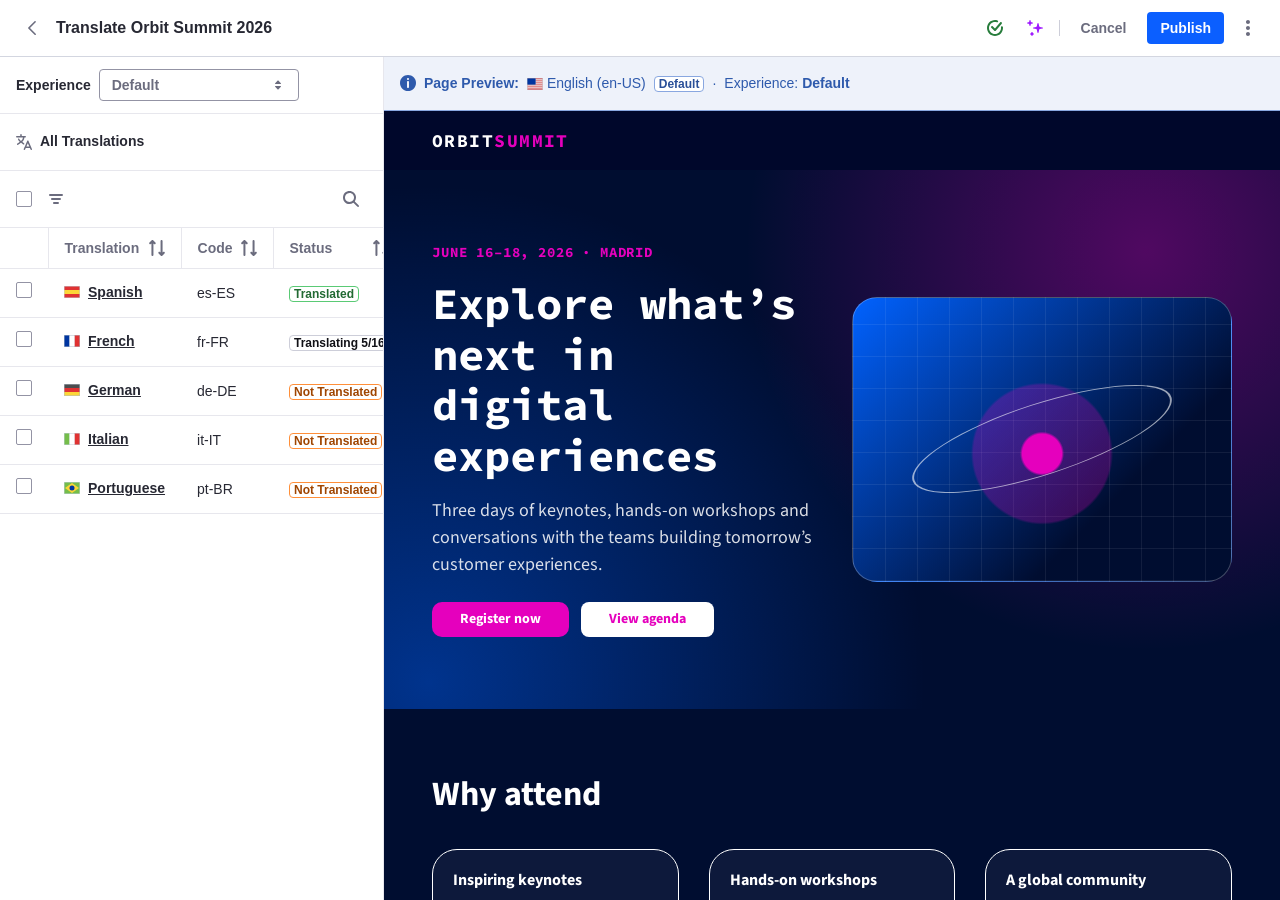
==== commit 11ff122f: "Update page translation: autosave, Discard Draft, breadcrumb header, 500px max panel width Co-Author" ====
--- a/translation-editor.html
+++ b/translation-editor.html
@@ -103,6 +103,7 @@
     .site-code { margin-top: 8px; padding: 4px 14px; border: 1px dashed var(--site-white); border-radius: 8px; font-family: var(--site-display); font-size: 18px; font-weight: 700; letter-spacing: 0.08em; }
 
     .site-footer { padding: 24px 48px; background: var(--site-navy-d); font-size: 12px; opacity: 0.7; }
+
   </style>
 </head>
 <body style="display: flex; flex-direction: column; height: 100vh; overflow: clip;">
@@ -136,6 +137,15 @@
   </div>
 
   <div class="control-menu__right" style="gap: var(--spacing-3);">
+    <!-- Autosave status — as the page editor's NetworkStatusBar: every change
+         is saved as a draft automatically. Spinner while saving, success
+         check once saved (name in the tooltip). -->
+    <span id="autosave" tabindex="0" data-tooltip="Saved as Draft"
+          style="display: inline-flex; align-items: center; justify-content: center; flex-shrink: 0; width: var(--spacing-8); height: var(--spacing-8);">
+      <svg class="lexicon-icon" id="autosave-saved" role="img" aria-label="Saved as Draft" style="color: var(--color-success);"><use href="#check-circle"></use></svg>
+      <span class="loading-animation loading-animation-sm" id="autosave-saving" role="img" aria-label="Saving" hidden></span>
+      <span class="sr-only" id="autosave-live" aria-live="polite"></span>
+    </span>
     <!-- AI — purple #stars (same AI colour as "AI Translated"), then a divider -->
     <button class="btn btn--borderless btn--sm btn--icon" type="button" id="ai-btn"
             aria-label="AI Assistant" data-tooltip="AI Assistant" style="color: var(--color-chart-purple-d1);">
@@ -143,7 +153,6 @@
     </button>
     <span aria-hidden="true" style="flex-shrink: 0; width: 1px; height: var(--spacing-5); background: var(--color-secondary-l2);"></span>
     <button class="btn btn--borderless btn--sm" type="button" id="cancel-btn" data-compact aria-label="Cancel" data-tooltip="Cancel" data-tooltip-muted style="font-size: var(--font-size-base);"><svg class="lexicon-icon" aria-hidden="true" data-compact-icon hidden><use href="#times"></use></svg><span data-compact-label>Cancel</span></button>
-    <button class="btn btn--secondary btn--sm" type="button" id="draft-btn" data-compact aria-label="Save as Draft" data-tooltip="Save as Draft" data-tooltip-muted style="font-size: var(--font-size-base);"><svg class="lexicon-icon" aria-hidden="true" data-compact-icon hidden><use href="#disk"></use></svg><span data-compact-label>Save as Draft</span></button>
     <button class="btn btn--primary btn--sm" type="button" id="publish-btn" data-compact aria-label="Publish" data-tooltip="Publish" data-tooltip-muted style="font-size: var(--font-size-base);"><svg class="lexicon-icon" aria-hidden="true" data-compact-icon hidden><use href="#arrow-up-full"></use></svg><span data-compact-label>Publish</span></button>
 
     <div id="more-actions" style="position: relative;">
@@ -156,6 +165,9 @@
           style="position: absolute; top: calc(100% + var(--spacing-2)); right: 0; z-index: 1000;">
         <li role="none"><button type="button" class="dropdown__item" role="menuitem" tabindex="-1" data-value="download-xlf"><svg class="lexicon-icon dropdown__item-icon" aria-hidden="true"><use href="#download"></use></svg> Download XLF</button></li>
         <li role="none"><button type="button" class="dropdown__item" role="menuitem" tabindex="-1" data-value="configuration"><svg class="lexicon-icon dropdown__item-icon" aria-hidden="true"><use href="#cog"></use></svg> Configuration</button></li>
+        <li class="dropdown__divider" role="separator"></li>
+        <!-- Back to the last published version (disabled when there is no draft) -->
+        <li role="none"><button type="button" class="dropdown__item" role="menuitem" tabindex="-1" data-value="discard-draft" id="discard-draft-item"><svg class="lexicon-icon dropdown__item-icon" aria-hidden="true"><use href="#times-circle"></use></svg> Discard Draft</button></li>
       </ul>
     </div>
   </div>
@@ -175,14 +187,14 @@
   </div>
 </div>
 
-<main id="workspace" style="position: relative; flex: 1; min-height: 0; display: grid; grid-template-columns: max(300px, 30%) minmax(0, 1fr); grid-template-rows: minmax(0, 1fr);">
+<main id="workspace" style="position: relative; flex: 1; min-height: 0; display: grid; grid-template-columns: clamp(300px, 30%, 500px) minmax(0, 1fr); grid-template-rows: minmax(0, 1fr);">
 
   <!-- ── Left: side panel ──────────────────────────────────── -->
   <section id="fields-pane" aria-label="Translations" style="position: relative; display: flex; flex-direction: column; min-height: 0; background: var(--color-white); border-right: 1px solid var(--color-secondary-l3);">
 
     <!-- Scope — Experience, shared by both levels (above Filter / Search).
          Each experience shows its status in the dropdown: Draft / Published. -->
-    <div style="position: relative; z-index: 30; padding: var(--spacing-4) var(--spacing-5); border-bottom: 1px solid var(--color-secondary-l3); flex-shrink: 0;">
+    <div id="scope-bar" style="position: relative; z-index: 30; padding: var(--spacing-4) var(--spacing-5); border-bottom: 1px solid var(--color-secondary-l3); flex-shrink: 0;">
       <div id="exp-group" style="display: flex; align-items: center; gap: var(--spacing-3); flex-shrink: 1; min-width: 0;">
         <span id="exp-label" style="font-weight: var(--font-weight-bold);">Experience</span>
         <!-- Up to 200px; shrinks on narrow screens (down to the picker minimum). -->
@@ -202,6 +214,12 @@
     <!-- Level 1 — languages: filter + search (or bulk bar while selecting),
          results bar, Table component with multi-selection -->
     <div id="panel-languages" style="flex: 1; min-height: 0; display: flex; flex-direction: column;">
+      <!-- Panel header — same row the language breadcrumb takes in level 2 -->
+      <div style="display: flex; align-items: center; gap: var(--spacing-3); padding: var(--spacing-4) var(--spacing-5); border-bottom: 1px solid var(--color-secondary-l3); flex-shrink: 0;">
+        <svg class="lexicon-icon" aria-hidden="true" style="flex-shrink: 0; color: var(--color-secondary);"><use href="#automatic-translate"></use></svg>
+        <h2 style="display: flex; align-items: center; min-height: var(--spacing-8); margin: 0; font-size: var(--font-size-base); font-weight: var(--font-weight-bold); color: var(--color-dark);">All Translations</h2>
+      </div>
+
       <div id="lang-tools" data-toolbar style="position: relative; z-index: 20; display: flex; align-items: center; gap: var(--spacing-3); padding: var(--spacing-4) var(--spacing-5); border-bottom: 1px solid var(--color-secondary-l3); flex-shrink: 0;">
         <!-- Select all — Management Toolbar checkbox, before the filter -->
         <label class="checkbox" id="lang-select-all-wrap">
@@ -326,22 +344,24 @@
     <!-- Level 2 — translation of the chosen language -->
     <div id="panel-translate" hidden style="flex: 1; min-height: 0; display: flex; flex-direction: column;">
 
-      <!-- Panel header: back · language + status label · options (right) -->
+      <!-- Panel header: translations icon · breadcrumb (All Translations ›
+           flag + code; the language name is for screen readers only) ·
+           status label · options (right) -->
       <div style="position: relative; z-index: 25; display: flex; align-items: center; gap: var(--spacing-3); padding: var(--spacing-4) var(--spacing-5); border-bottom: 1px solid var(--color-secondary-l3); flex-shrink: 0;">
-        <!-- Back to the languages list -->
-        <button class="btn btn--borderless btn--sm btn--icon" type="button" id="to-languages"
-                aria-label="Back to All Translations" data-tooltip="Back to All Translations" data-tooltip-align="start">
-          <svg class="lexicon-icon" aria-hidden="true"><use href="#angle-left"></use></svg>
-        </button>
-
-        <!-- Language being translated + status. When space runs out this
-             wraps onto two lines (no ellipsis): the label drops below. -->
-        <div style="display: flex; flex-wrap: wrap; align-items: center; gap: var(--spacing-2) var(--spacing-4); flex: 1; min-width: 0;">
-          <h2 id="lang-title" style="display: flex; flex-wrap: wrap; align-items: center; gap: var(--spacing-1) var(--spacing-3); min-width: 0; font-size: var(--font-size-md);">
-            <span class="lang-picker__flag" id="lang-title-flag" aria-hidden="true"></span>
-            <span id="lang-title-text"></span>
-            <span id="lang-title-code" style="font-weight: var(--font-weight-normal); color: var(--color-secondary);"></span>
-          </h2>
+        <!-- Breadcrumb + status. When space runs out this wraps onto two lines
+             (no ellipsis): the label drops below. -->
+        <div style="display: flex; flex-wrap: wrap; align-items: center; gap: var(--spacing-2) var(--spacing-4); flex: 1; min-width: 0; min-height: var(--spacing-8);">
+          <nav aria-label="Breadcrumb" style="display: flex; align-items: center; gap: var(--spacing-3); min-width: 0;">
+            <svg class="lexicon-icon" aria-hidden="true" style="flex-shrink: 0; color: var(--color-secondary);"><use href="#automatic-translate"></use></svg>
+            <ol class="breadcrumb" id="lang-title">
+              <li><a href="#" id="to-languages">All Translations</a><svg class="lexicon-icon breadcrumb__sep" aria-hidden="true"><use href="#angle-right"></use></svg></li>
+              <li aria-current="page" style="gap: var(--spacing-2);">
+                <span class="lang-picker__flag" id="lang-title-flag" aria-hidden="true"></span>
+                <span id="lang-title-code"></span>
+                <span class="sr-only" id="lang-title-text"></span>
+              </li>
+            </ol>
+          </nav>
 
           <!-- Status — same label as in the translations table -->
           <span id="fields-counter" aria-live="polite" style="display: flex; align-items: center; flex-shrink: 0;"></span>
@@ -441,20 +461,21 @@
          inside a translation. -->
     <!-- Lexicon Alert · Stripe · Info — full-width strip on top of the preview. -->
     <div style="flex-shrink: 0;">
-      <div class="alert alert--stripe alert--info" id="preview-bar" role="status" aria-live="polite">
-        <!-- Icon stays beside the text; only the text's own pieces wrap (the
-             paragraph takes the remaining width instead of dropping below). -->
+      <!-- Lexicon Alert · Stripe · Info — which language (and experience) the preview shows. -->
+      <div class="alert alert--stripe alert--info" id="preview-bar" style="position: relative; z-index: 20;">
         <div class="alert__content" style="padding-block: 0;">
-          <svg class="lexicon-icon" aria-hidden="true" style="margin-top: var(--spacing-1);"><use href="#info-circle"></use></svg>
-          <p class="alert__text" style="flex: 1; min-width: 0; display: flex; flex-wrap: wrap; align-items: center; gap: var(--spacing-1) var(--spacing-3);">
-            <strong>Page Preview:</strong>
-            <span style="display: inline-flex; align-items: center; gap: var(--spacing-2);">
-              <span class="lang-picker__flag" id="preview-bar-flag" aria-hidden="true"></span>
-              <span id="preview-bar-lang"></span>
+          <svg class="lexicon-icon" id="preview-bar-icon" aria-hidden="true" style="margin-top: var(--spacing-1);"><use href="#info-circle"></use></svg>
+          <div class="alert__text" style="flex: 1; min-width: 0; display: flex; flex-wrap: wrap; align-items: center; gap: var(--spacing-3) var(--spacing-7);">
+            <span role="status" aria-live="polite" style="display: flex; flex-wrap: wrap; align-items: center; gap: var(--spacing-1) var(--spacing-3);">
+              <strong id="preview-bar-title">Page Preview:</strong>
+              <span style="display: inline-flex; align-items: center; gap: var(--spacing-2);">
+                <span class="lang-picker__flag" id="preview-bar-flag" aria-hidden="true"></span>
+                <span id="preview-bar-lang"></span>
+              </span>
+              <span id="preview-bar-default" class="label label--sm label--info" hidden>Default</span>
+              <span id="preview-bar-exp-wrap" style="white-space: nowrap;"><span aria-hidden="true" style="margin-right: var(--spacing-3);">·</span>Experience: <strong id="preview-bar-exp"></strong></span>
             </span>
-            <span id="preview-bar-default" class="label label--sm label--info" hidden>Default</span>
-            <span style="white-space: nowrap;"><span aria-hidden="true" style="margin-right: var(--spacing-3);">·</span>Experience: <strong id="preview-bar-exp"></strong></span>
-          </p>
+          </div>
         </div>
       </div>
     </div>
@@ -517,6 +538,7 @@
 
         <footer class="site-footer">© 2026 Orbit Summit</footer>
       </article>
+
     </div>
 
   </section>
@@ -559,6 +581,23 @@
   </div>
 </div>
 
+<!-- Discard Draft confirmation — destructive: drops every unpublished change. -->
+<div class="modal-overlay" id="discard-modal" hidden>
+  <div class="modal modal--warning" role="alertdialog" aria-modal="true" aria-labelledby="discard-title" aria-describedby="discard-body">
+    <header class="modal__header">
+      <h2 class="modal__title" id="discard-title">Discard Draft</h2>
+      <button class="btn btn--borderless btn--sm btn--icon modal__close" type="button" aria-label="Close" data-close>
+        <svg class="lexicon-icon" aria-hidden="true"><use href="#times"></use></svg>
+      </button>
+    </header>
+    <div class="modal__body" id="discard-body"></div>
+    <footer class="modal__footer">
+      <button class="btn btn--secondary" type="button" data-close>Cancel</button>
+      <button class="btn btn--primary btn--danger" type="button" id="discard-confirm">Discard</button>
+    </footer>
+  </div>
+</div>
+
 <!-- Toast region — Clay toasts stack bottom-left. -->
 <div id="toast-region" aria-live="polite"
      style="position: fixed; left: var(--spacing-4); bottom: var(--spacing-4); z-index: 1200; display: flex; flex-direction: column; gap: var(--spacing-3); max-width: 360px;"></div>
@@ -566,8 +605,8 @@
 <script>
 (function () {
   /* ── Responsive header ─────────────────────────────────── */
-  // Narrow screens: Save as Draft / Publish become icon buttons (disk ·
-  // arrow-up-full, name in the tooltip) and Cancel is dropped. Title + experience wrap to
+  // Narrow screens: Publish becomes an icon button (arrow-up-full, name in
+  // the tooltip) and Cancel is dropped. Title + experience wrap to
   // two lines instead of truncating; the divider hides once they wrap.
   var header = document.querySelector('header.control-menu');
   function fitHeader() {
@@ -587,15 +626,18 @@
 
   /* ── Entry point: Site Builder › Pages › ⋮ › Translate ──── */
   // The page being translated comes from ?page=… (site-pages.html);
-  // Back and Cancel return there.
-  var pageName = new URLSearchParams(location.search).get('page');
+  // Back and Cancel return there (changes autosave).
+  var params = new URLSearchParams(location.search);
+  var HOME = 'index.html';
+  var NOUN = 'page';
+  var pageName = params.get('page');
   if (pageName) {
     document.getElementById('editor-page-name').textContent = pageName;
     document.getElementById('editor-title').title = 'Translate ' + pageName;
     document.title = 'Translate ' + pageName + ' — Liferay DXP';
   }
   // Returns to the Pages Miller columns with the translated page highlighted.
-  function exitEditor() { location.href = 'index.html' + (pageName ? '?selected=' + encodeURIComponent(pageName) : ''); }
+  function exitEditor() { flushAutosave(); location.href = HOME + (pageName ? '?selected=' + encodeURIComponent(pageName) : ''); }
   document.getElementById('back-btn').addEventListener('click', exitEditor);
   document.getElementById('cancel-btn').addEventListener('click', exitEditor);
 
@@ -610,9 +652,10 @@
   if (isEmptyPage) {
     document.getElementById('workspace').hidden = true;
     document.getElementById('no-content').hidden = false;
-    ['draft-btn', 'publish-btn'].forEach(function (id) { document.getElementById(id).disabled = true; });
+    document.getElementById('publish-btn').disabled = true;
     document.querySelector('#more-actions-menu [data-value="download-xlf"]').disabled = true;
     document.getElementById('no-content-edit').addEventListener('click', exitEditor);
+    document.getElementById('autosave').hidden = true;   // nothing to save
   }
 
   /* ── Data ──────────────────────────────────────────────── */
@@ -798,7 +841,7 @@
   // Fields filled by Auto-translate and not yet reviewed: AI[locale][fieldId].
   var AI = {};
 
-  // Saved progress (Save as Draft / Publish), one entry per page in this
+  // Saved progress (autosave / Publish), one entry per page in this
   // browser. Restored when the page is opened again in the translator.
   var DRAFT_KEY = 'translation-editor-draft:' + (pageName || 'Orbit Summit 2026');
   // PUB = what's live (last Publish). The sample translations start out as
@@ -815,10 +858,36 @@
       if (draft.PUB) PUB = draft.PUB;
     }
   } catch (e) {}
+  // Autosave (header indicator): each change is kept as a draft shortly
+  // after it happens, so leaving the translator never loses work.
+  var autosaveTimer = null;
+  function setAutosave(saving) {
+    var el = document.getElementById('autosave');
+    document.getElementById('autosave-saving').hidden = !saving;
+    document.getElementById('autosave-saved').toggleAttribute('hidden', saving);
+    el.setAttribute('data-tooltip', saving ? 'Saving' : 'Saved as Draft');
+    document.getElementById('autosave-live').textContent = saving ? '' :
+      'Changes have been saved. The translation tool will autosave new changes.';
+  }
+  function autosave() {
+    if (PREVIEW_ONLY) return;
+    setAutosave(true);
+    clearTimeout(autosaveTimer);
+    autosaveTimer = setTimeout(function () { autosaveTimer = null; saveDraft(); setAutosave(false); syncDiscard(); }, 800);
+  }
+  // Leaving right after a change still keeps it.
+  function flushAutosave() {
+    if (!autosaveTimer) return;
+    clearTimeout(autosaveTimer);
+    autosaveTimer = null;
+    saveDraft();
+  }
+  window.addEventListener('pagehide', flushAutosave);
   function isAI(locale, f) { return !!(AI[locale] && AI[locale][fid(f)]); }
   function aiCount(locale) { return FIELDS.filter(function (f) { return isAI(locale, f); }).length; }
 
   var state = { view: 'languages', locale: 'en-US', exp: 'default', active: null, hover: null, status: 'all', query: '' };
+
   if (PREVIEW_ONLY) {
     var pq = new URLSearchParams(location.search);
     try {
@@ -1088,7 +1157,7 @@
 
     var current = lang(state.locale);
     document.getElementById('lang-title-flag').className = 'lang-picker__flag ' + current.flag;
-    document.getElementById('lang-title-text').textContent = current.name;
+    document.getElementById('lang-title-text').textContent = '(' + current.name + ')';   // screen readers only
     document.getElementById('lang-title-code').textContent = current.code;
   }
 
@@ -1410,7 +1479,7 @@
     if (link) link.focus();
   }
 
-  document.getElementById('to-languages').addEventListener('click', backToLanguages);
+  document.getElementById('to-languages').addEventListener('click', function (e) { e.preventDefault(); backToLanguages(); });
 
   /* ── Translation options (⋮ in the list rows and next to the language title) ── */
   var langActionsTrigger = document.getElementById('lang-actions-trigger');
@@ -1463,6 +1532,7 @@
           delete busy[code];
         });
         render();
+        autosave();
         toast('success', 'check-circle-full', 'Success', count + ' field' + (count === 1 ? '' : 's') + ' auto-translated to ' + what + '. Review the AI translations before publishing.');
       }, 1200);
     }
@@ -1474,6 +1544,7 @@
         delete AI[code];
       });
       render();
+      autosave();
       toast('success', 'check-circle-full', 'Success', what + (codes.length === 1 ? ' has' : ' have') + ' been marked as translated.');
     }
     if (action === 'reset') {
@@ -1481,6 +1552,7 @@
         scopeFields().forEach(function (f) { delete T[code][fid(f)]; if (AI[code]) delete AI[code][fid(f)]; });
       });
       render();
+      autosave();
       toast('success', 'check-circle-full', 'Success', (codes.length === 1 ? 'The ' + what + ' translation has' : 'The translations of ' + what + ' have') + ' been reset.');
     }
   }
@@ -1553,15 +1625,16 @@
 
   /* ── Preview ───────────────────────────────────────────── */
   var previewPage = document.getElementById('preview-page');
-  var previewEls = Array.prototype.slice.call(previewPage.querySelectorAll('[data-field]'));
+  function previewEls() { return Array.prototype.slice.call(previewPage.querySelectorAll('[data-field]')); }
 
   function renderPreview() {
     previewPage.setAttribute('lang', state.locale);
-    previewEls.forEach(function (el) {
+    previewEls().forEach(function (el) {
       var f = fieldByKey(el.getAttribute('data-field'));
       // Untranslated fields fall back to the default language, as in Liferay.
       var text = translation(state.locale, f) || source(f);
       if (el.tagName === 'IMG') el.alt = text;
+      else if (el.tagName === 'INPUT') el.value = text;
       else if (el.getAttribute('role') === 'img') el.setAttribute('aria-label', text);
       else el.textContent = text;
     });
@@ -1577,7 +1650,7 @@
       key === state.hover ? '1px solid var(--color-primary-l1)' : '';
   }
 
-  function paintAll() { previewEls.forEach(paint); }
+  function paintAll() { previewEls().forEach(paint); }
 
   // Scroll only the given pane — scrollIntoView() also scrolls the page itself,
   // which pushed the header and toolbar out of view.
@@ -1598,7 +1671,7 @@
     paintAll();
     if (!key) return;
     var el = previewPage.querySelector('[data-field="' + key + '"]');
-    scrollWithin(document.getElementById('preview-canvas'), el, false);
+    if (el) scrollWithin(document.getElementById('preview-canvas'), el, false);
   }
 
   previewPage.addEventListener('mouseover', function (e) {
@@ -1644,7 +1717,7 @@
     var attrs = ' class="input__field' + (f.multiline ? ' input__field--textarea' : '') + '" id="' + id + '" data-key="' + f.key + '"' +
       ' aria-describedby="' + id + '-status ' + id + '-ref"';
     var control = f.multiline
-      ? '<textarea' + attrs + ' rows="3">' + value + '</textarea>'
+      ? '<textarea' + attrs + ' rows="' + (f.rows || 3) + '">' + value + '</textarea>'
       : '<input type="text"' + attrs + ' value="' + value + '">';
 
     // Default-language reference, always visible under the field (Lexicon
@@ -1682,7 +1755,7 @@
         '<div class="empty-state empty-state--sm" style="margin: auto;">' +
           '<div class="empty-state__media"><svg class="lexicon-icon" aria-hidden="true"><use href="#automatic-translate"></use></svg></div>' +
           '<h3 class="empty-state__title">en-US is the Default Language</h3>' +
-          '<p class="empty-state__text">Select another language in the preview to translate this page. To edit the default language, go to the edition of the page.</p>' +
+          '<p class="empty-state__text">Select another language in the preview to translate this ' + NOUN + '. To edit the default language, go to the edition of the ' + NOUN + '.</p>' +
         '</div>';
       return;
     }
@@ -1706,7 +1779,7 @@
       if (!inGroup.length) return '';
       var fields = inGroup.map(fieldHTML).join('');
       return '<div style="display: flex; flex-direction: column; gap: var(--spacing-5);">' +
-        '<header class="section section--sm"><h3 class="section__title">' + esc(g.name) + '</h3></header>' +
+        (g.name ? '<header class="section section--sm"><h3 class="section__title">' + esc(g.name) + '</h3></header>' : '') +
         fields +
       '</div>';
     }).join('');
@@ -1840,6 +1913,7 @@
     if (!f) return;
     T[state.locale][fid(f)] = e.target.value;
     renderPreview();
+    autosave();
   });
 
   // …while the field's state (Translated / AI), the counter and the language
@@ -1851,6 +1925,7 @@
     var wrap = e.target.closest('.input');
     // Editing an AI suggestion counts as reviewing it.
     if (AI[state.locale]) delete AI[state.locale][fid(f)];
+    autosave();
     wrap.classList.remove('input--ai');
     var caption = wrap.querySelector('.input__ai');
     if (caption) caption.remove();
@@ -1880,8 +1955,14 @@
     document.getElementById('preview-bar-exp').textContent = EXPERIENCES.filter(function (x) { return x.id === state.exp; })[0].name;
   }
 
+  // Discard Draft is only available while there are unpublished changes.
+  function syncDiscard() {
+    document.getElementById('discard-draft-item').disabled = isEmptyPage || !pendingChanges().length;
+  }
+
   function render() {
     state.active = null;
+    syncDiscard();
     renderPreviewBar();
     renderExpMenu();
     renderStatusMenu();
@@ -1900,9 +1981,12 @@
   var workspace = document.getElementById('workspace');
   var splitHandle = document.getElementById('split-handle');
   // Every time the translator opens, fields take 30% of the width — never
-  // less than 300px on small screens. The preview keeps at least 320px.
+  // less than 300px on small screens nor more than 500px on wide ones (the
+  // same cap as Liferay's page editor sidebar, MAX_SIDEBAR_WIDTH = 500).
+  // The preview keeps at least 320px.
   var DEFAULT_SPLIT = 30;       // fields (left pane) width, % of the workspace
   var MIN_FIELDS = 300;         // px
+  var MAX_FIELDS = 500;         // px
   var MIN_PREVIEW = 320;        // px
   var split = DEFAULT_SPLIT;
   var dragging = false;
@@ -1919,7 +2003,7 @@
   function clampSplit(pct) {
     var w = workspace.clientWidth;
     var min = (MIN_FIELDS / w) * 100;
-    var max = Math.max(min, 100 - (MIN_PREVIEW / w) * 100);
+    var max = Math.max(min, Math.min((MAX_FIELDS / w) * 100, 100 - (MIN_PREVIEW / w) * 100));
     return Math.max(min, Math.min(max, pct));
   }
 
@@ -1933,8 +2017,8 @@
     var solo = layoutMode() === 'solo';
     split = clampSplit(pct);
     splitHandle.setAttribute('aria-valuenow', Math.round(split));
-    // max() keeps the 300px floor even while the window is being resized.
-    workspace.style.gridTemplateColumns = solo ? 'minmax(0, 1fr)' : 'max(' + MIN_FIELDS + 'px, ' + split + '%) minmax(0, 1fr)';
+    // clamp() keeps the 300–500px range even while the window is being resized.
+    workspace.style.gridTemplateColumns = solo ? 'minmax(0, 1fr)' : 'clamp(' + MIN_FIELDS + 'px, ' + split + '%, ' + MAX_FIELDS + 'px) minmax(0, 1fr)';
     document.getElementById('preview-pane').hidden = solo;
     splitHandle.hidden = solo;
     // Set explicitly: clearing it ('') would also wipe the pane's own inline
@@ -1980,7 +2064,7 @@
   window.addEventListener('resize', function () { applySplit(split); });
   applySplit(split);
 
-  /* ── Save as Draft / Publish → success toast (Liferay default copy, 5s auto-close) ── */
+  /* ── Publish → success toast (Liferay default copy, 5s auto-close) ── */
   var region = document.getElementById('toast-region');
 
   function toast(tone, icon, title, text) {
@@ -2018,9 +2102,10 @@
     }).filter(function (r) { return r.count; });
 
     var page = esc(pageName || 'Orbit Summit 2026');
+    var intro = 'All the changes made in every experience of <strong>' + page + '</strong> will be published:';
     var html = !rows.length
       ? '<p>There are no unpublished changes in <strong>' + page + '</strong>.</p>'
-      : '<p style="margin-bottom: var(--spacing-5);">All the changes made in every experience of <strong>' + page + '</strong> will be published:</p>' +
+      : '<p style="margin-bottom: var(--spacing-5);">' + intro + '</p>' +
         '<ul style="list-style: none; margin: 0; padding: 0; border: 1px solid var(--color-secondary-l3); border-radius: var(--rounded-md);">' +
         rows.map(function (r, i) {
           return '<li style="display: flex; align-items: center; gap: var(--spacing-3); padding: var(--spacing-3) var(--spacing-4);' + (i ? ' border-top: 1px solid var(--color-secondary-l3);' : '') + '">' +
@@ -2048,15 +2133,46 @@
     saveDraft();
     closePublishModal();
     renderExpMenu();
+    syncDiscard();
     toast('success', 'check-circle-full', 'Success', 'Your request completed successfully.');
   });
 
-  // Save as Draft → keeps the progress without publishing, closes the
-  // translator and goes back to the Pages Miller columns, which shows the
-  // confirmation toast (?saved=draft).
-  document.getElementById('draft-btn').addEventListener('click', function () {
+  /* ── Discard Draft (⋮) ─────────────────────────────────── */
+  // Drops every unpublished change — all languages (and experiences) — and
+  // goes back to what is live (PUB). Confirmation first: it can't be undone.
+  var discardModal = document.getElementById('discard-modal');
+  var moreTrigger = document.getElementById('more-actions-trigger');
+
+  function closeDiscardModal() {
+    discardModal.hidden = true;
+    moreTrigger.focus();
+  }
+
+  document.addEventListener('translate:action', function (e) {
+    if (e.detail !== 'discard-draft') return;
+    var name = esc(pageName || 'Orbit Summit 2026');
+    document.getElementById('discard-body').innerHTML =
+      '<p>All the unpublished changes in the translations of <strong>' + name + '</strong>' +
+      ', in every experience,' +
+      ' will be discarded and the latest published version will be restored. This action cannot be undone.</p>';
+    discardModal.hidden = false;
+    document.getElementById('discard-confirm').focus();
+  });
+  discardModal.querySelectorAll('[data-close]').forEach(function (b) { b.addEventListener('click', closeDiscardModal); });
+  discardModal.addEventListener('click', function (e) { if (e.target === discardModal) closeDiscardModal(); });
+  discardModal.addEventListener('keydown', function (e) {
+    if (e.key === 'Escape') { e.preventDefault(); closeDiscardModal(); }
+  });
+  document.getElementById('discard-confirm').addEventListener('click', function () {
+    clearTimeout(autosaveTimer);
+    autosaveTimer = null;
+    T = JSON.parse(JSON.stringify(PUB));
+    AI = {};
     saveDraft();
-    location.href = 'index.html?saved=draft' + (pageName ? '&selected=' + encodeURIComponent(pageName) : '');
+    setAutosave(false);
+    closeDiscardModal();
+    render();
+    toast('success', 'check-circle-full', 'Success', 'The draft has been discarded.');
   });
 })();
 </script>
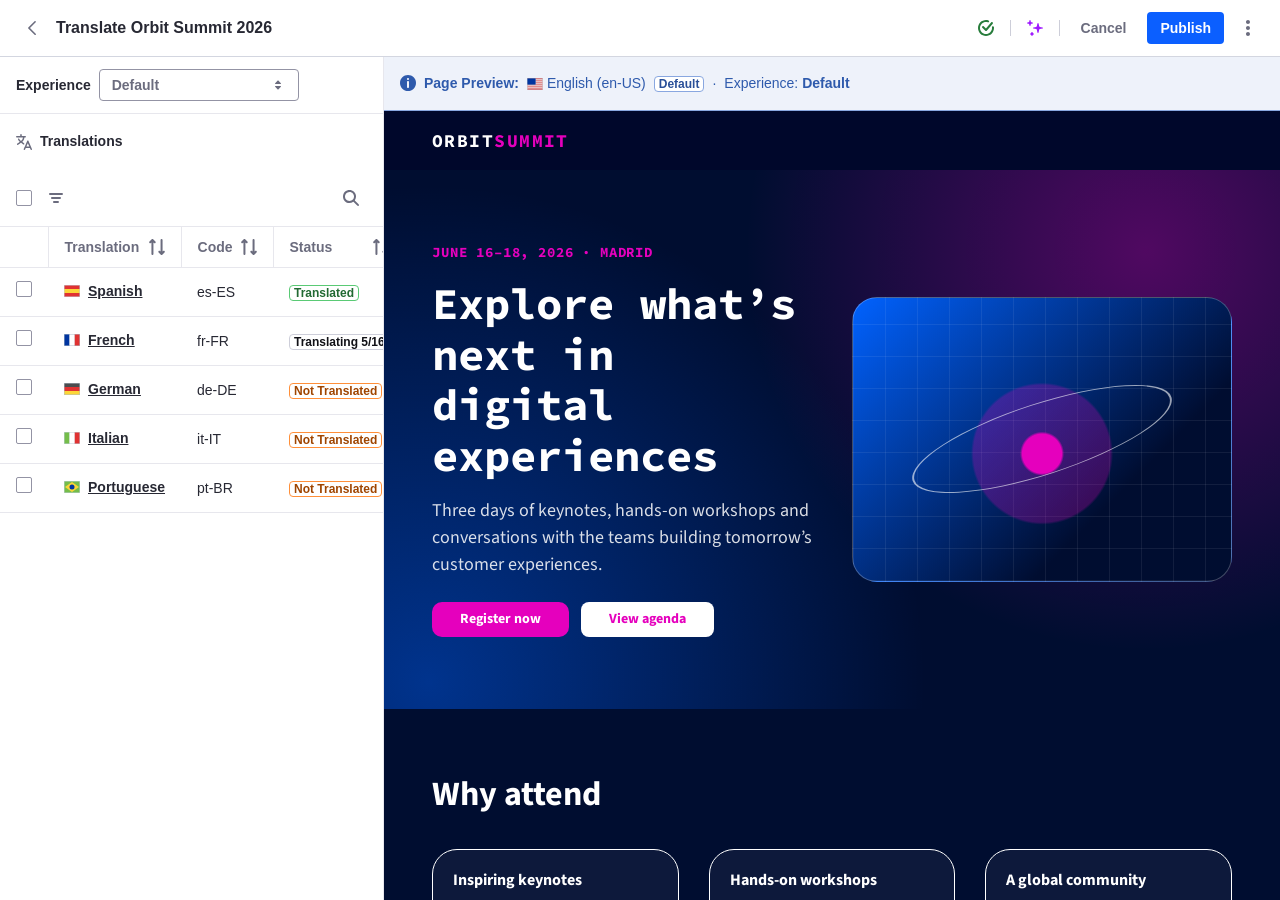
==== commit a6183eb8: "Add CMS content translation: CMS app, preview channels and display pages; Translations header tweaks" ====
--- a/translation-editor.html
+++ b/translation-editor.html
@@ -13,7 +13,8 @@
       var s=localStorage.getItem('vanilla-skin')||'light';
       S.forEach(function(c){r.classList.remove(c);});
       r.classList.add(S.indexOf(s)>-1?s:'light');
-      if(localStorage.getItem('vanilla-cms-style')==='1'){
+      // CMS Style: on when toggled in the kit, and always when translating CMS content
+      if(localStorage.getItem('vanilla-cms-style')==='1'||/[?&]source=cms(&|$)/.test(location.search)){
         r.style.setProperty('--rounded-sm','4px');
         r.style.setProperty('--rounded-md','8px');
         r.style.setProperty('--rounded-lg','16px');
@@ -104,6 +105,33 @@
 
     .site-footer { padding: 24px 48px; background: var(--site-navy-d); font-size: 12px; opacity: 0.7; }
 
+    /* Display page (CMS content) — article template of the same site */
+    .site-article { display: flex; flex-direction: column; gap: 24px; max-width: 760px; margin: 0 auto; padding: 64px 48px 80px; }
+    .site-article__meta { margin: 0; font-size: 14px; opacity: 0.7; }
+    .site-article__visual { aspect-ratio: 16 / 9; }
+    .site-article__body { display: flex; flex-direction: column; gap: 20px; }
+    .site-article__body p { margin: 0; font-size: 18px; line-height: 1.7; opacity: 0.9; }
+    .site-article__body p:first-child { font-size: 21px; opacity: 1; }
+    .site-article--minimal { max-width: 640px; padding-top: 48px; }
+    .site-article--minimal .site-h1 { font-size: 32px; }
+
+    /* Second channel (Partner Portal) — a site on Liferay's default Classic theme */
+    .classic { min-height: 100%; display: flex; flex-direction: column; background: #FFFFFF; color: #272833; font-family: system-ui, -apple-system, "Segoe UI", Roboto, sans-serif; font-size: 16px; line-height: 1.5; }
+    .classic h1, .classic h2 { margin: 0; font-family: inherit; color: inherit; }
+    .classic-header { display: flex; align-items: center; gap: 16px; padding: 24px 40px; }
+    .classic-logo { width: 44px; height: 44px; flex-shrink: 0; border-radius: 50%; background: radial-gradient(circle at 35% 40%, #0B5FFF 0 45%, #1C2E8E 46%); }
+    .classic-name { font-size: 26px; font-weight: 700; }
+    .classic-search { display: flex; align-items: center; justify-content: space-between; width: 280px; margin-left: auto; padding: 10px 16px; border-radius: 6px; background: #F1F2F5; color: #6B6C7E; }
+    .classic-signin { display: inline-flex; align-items: center; gap: 8px; color: #6B6C7E; font-weight: 600; }
+    .classic-nav { padding: 12px 40px 20px; color: #6B6C7E; font-weight: 600; }
+    .classic-main { flex: 1; display: flex; flex-direction: column; gap: 16px; max-width: 880px; padding: 32px 40px 64px; }
+    .classic-title { font-size: 36px; font-weight: 700; line-height: 1.2; }
+    .classic-subtitle { margin: 0; font-size: 20px; color: #6B6C7E; }
+    .classic-date { margin: 0; font-size: 14px; color: #6B6C7E; }
+    .classic-body { display: flex; flex-direction: column; gap: 16px; }
+    .classic-body p { margin: 0; }
+    .classic-footer { padding: 40px 96px; background: #272833; color: #FFFFFF; font-size: 14px; }
+    .classic-footer span { text-decoration: underline; }
   </style>
 </head>
 <body style="display: flex; flex-direction: column; height: 100vh; overflow: clip;">
@@ -146,6 +174,7 @@
       <span class="loading-animation loading-animation-sm" id="autosave-saving" role="img" aria-label="Saving" hidden></span>
       <span class="sr-only" id="autosave-live" aria-live="polite"></span>
     </span>
+    <span aria-hidden="true" style="flex-shrink: 0; width: 1px; height: var(--spacing-5); background: var(--color-secondary-l2);"></span>
     <!-- AI — purple #stars (same AI colour as "AI Translated"), then a divider -->
     <button class="btn btn--borderless btn--sm btn--icon" type="button" id="ai-btn"
             aria-label="AI Assistant" data-tooltip="AI Assistant" style="color: var(--color-chart-purple-d1);">
@@ -215,9 +244,9 @@
          results bar, Table component with multi-selection -->
     <div id="panel-languages" style="flex: 1; min-height: 0; display: flex; flex-direction: column;">
       <!-- Panel header — same row the language breadcrumb takes in level 2 -->
-      <div style="display: flex; align-items: center; gap: var(--spacing-3); padding: var(--spacing-4) var(--spacing-5); border-bottom: 1px solid var(--color-secondary-l3); flex-shrink: 0;">
+      <div style="display: flex; align-items: center; gap: var(--spacing-3); padding: var(--spacing-4) var(--spacing-5); flex-shrink: 0;">
         <svg class="lexicon-icon" aria-hidden="true" style="flex-shrink: 0; color: var(--color-secondary);"><use href="#automatic-translate"></use></svg>
-        <h2 style="display: flex; align-items: center; min-height: var(--spacing-8); margin: 0; font-size: var(--font-size-base); font-weight: var(--font-weight-bold); color: var(--color-dark);">All Translations</h2>
+        <h2 style="display: flex; align-items: center; min-height: var(--spacing-8); margin: 0; font-size: var(--font-size-base); font-weight: var(--font-weight-bold); color: var(--color-dark);">Translations</h2>
       </div>
 
       <div id="lang-tools" data-toolbar style="position: relative; z-index: 20; display: flex; align-items: center; gap: var(--spacing-3); padding: var(--spacing-4) var(--spacing-5); border-bottom: 1px solid var(--color-secondary-l3); flex-shrink: 0;">
@@ -344,17 +373,17 @@
     <!-- Level 2 — translation of the chosen language -->
     <div id="panel-translate" hidden style="flex: 1; min-height: 0; display: flex; flex-direction: column;">
 
-      <!-- Panel header: translations icon · breadcrumb (All Translations ›
+      <!-- Panel header: translations icon · breadcrumb (Translations ›
            flag + code; the language name is for screen readers only) ·
            status label · options (right) -->
-      <div style="position: relative; z-index: 25; display: flex; align-items: center; gap: var(--spacing-3); padding: var(--spacing-4) var(--spacing-5); border-bottom: 1px solid var(--color-secondary-l3); flex-shrink: 0;">
+      <div style="position: relative; z-index: 25; display: flex; align-items: center; gap: var(--spacing-3); padding: var(--spacing-4) var(--spacing-5); flex-shrink: 0;">
         <!-- Breadcrumb + status. When space runs out this wraps onto two lines
              (no ellipsis): the label drops below. -->
         <div style="display: flex; flex-wrap: wrap; align-items: center; gap: var(--spacing-2) var(--spacing-4); flex: 1; min-width: 0; min-height: var(--spacing-8);">
           <nav aria-label="Breadcrumb" style="display: flex; align-items: center; gap: var(--spacing-3); min-width: 0;">
             <svg class="lexicon-icon" aria-hidden="true" style="flex-shrink: 0; color: var(--color-secondary);"><use href="#automatic-translate"></use></svg>
             <ol class="breadcrumb" id="lang-title">
-              <li><a href="#" id="to-languages">All Translations</a><svg class="lexicon-icon breadcrumb__sep" aria-hidden="true"><use href="#angle-right"></use></svg></li>
+              <li><a href="#" id="to-languages">Translations</a><svg class="lexicon-icon breadcrumb__sep" aria-hidden="true"><use href="#angle-right"></use></svg></li>
               <li aria-current="page" style="gap: var(--spacing-2);">
                 <span class="lang-picker__flag" id="lang-title-flag" aria-hidden="true"></span>
                 <span id="lang-title-code"></span>
@@ -461,7 +490,13 @@
          inside a translation. -->
     <!-- Lexicon Alert · Stripe · Info — full-width strip on top of the preview. -->
     <div style="flex-shrink: 0;">
-      <!-- Lexicon Alert · Stripe · Info — which language (and experience) the preview shows. -->
+      <!-- Lexicon Alert · Stripe · Info. Left: which language the preview
+           shows. CMS only (right): where to preview the content, as in the
+           CMS content editor's Preview panel — Channel (None = plain content
+           form · a connected site · External URL) · Display Page of that site.
+           Everything wraps instead of overflowing. The 32px pickers overflow
+           the text line equally above and below (negative margin), so the
+           bar keeps the height it has with text only. -->
       <div class="alert alert--stripe alert--info" id="preview-bar" style="position: relative; z-index: 20;">
         <div class="alert__content" style="padding-block: 0;">
           <svg class="lexicon-icon" id="preview-bar-icon" aria-hidden="true" style="margin-top: var(--spacing-1);"><use href="#info-circle"></use></svg>
@@ -475,6 +510,45 @@
               <span id="preview-bar-default" class="label label--sm label--info" hidden>Default</span>
               <span id="preview-bar-exp-wrap" style="white-space: nowrap;"><span aria-hidden="true" style="margin-right: var(--spacing-3);">·</span>Experience: <strong id="preview-bar-exp"></strong></span>
             </span>
+            <div id="preview-tools" hidden style="flex: 1 1 auto; min-width: 0; margin-block: calc((1.5em - var(--spacing-8)) / 2); display: flex; flex-wrap: wrap; align-items: center; gap: var(--spacing-3) var(--spacing-6);">
+              <!-- Divider between the language and the selectors; hidden once the
+                   selectors wrap onto their own line. -->
+              <span id="preview-tools-divider" aria-hidden="true" style="flex-shrink: 0; width: 1px; height: var(--spacing-5); margin-right: var(--spacing-2); background: var(--color-info-l1);"></span>
+              <div style="display: flex; align-items: center; gap: var(--spacing-3);">
+                <span id="channel-label" style="font-weight: var(--font-weight-bold);">Channel</span>
+                <div class="picker" id="channel-picker">
+                  <button class="btn btn--secondary btn--sm picker__trigger" type="button" id="channel-trigger"
+                          aria-haspopup="listbox" aria-expanded="false" aria-controls="channel-menu" aria-labelledby="channel-label channel-trigger-text"
+                          style="font-size: var(--font-size-base);">
+                    <span class="picker__trigger-text" id="channel-trigger-text"></span>
+                    <svg class="lexicon-icon" aria-hidden="true"><use href="#caret-double-l"></use></svg>
+                  </button>
+                  <ul class="dropdown" role="listbox" id="channel-menu" aria-labelledby="channel-label" hidden
+                      style="position: absolute; top: calc(100% + var(--spacing-2)); left: 0; z-index: 1000; width: max-content;"></ul>
+                </div>
+              </div>
+              <div id="dpt-group" style="display: flex; align-items: center; gap: var(--spacing-3);">
+                <span id="dpt-label" style="font-weight: var(--font-weight-bold);">Display Page</span>
+                <div class="picker" id="dpt-picker">
+                  <button class="btn btn--secondary btn--sm picker__trigger" type="button" id="dpt-trigger"
+                          aria-haspopup="listbox" aria-expanded="false" aria-controls="dpt-menu" aria-labelledby="dpt-label dpt-trigger-text"
+                          style="font-size: var(--font-size-base);">
+                    <span class="picker__trigger-text" id="dpt-trigger-text"></span>
+                    <svg class="lexicon-icon" aria-hidden="true"><use href="#caret-double-l"></use></svg>
+                  </button>
+                  <ul class="dropdown" role="listbox" id="dpt-menu" aria-labelledby="dpt-label" hidden
+                      style="position: absolute; top: calc(100% + var(--spacing-2)); left: 0; z-index: 1000; width: max-content;"></ul>
+                </div>
+              </div>
+              <!-- External URL: the page that renders the content outside Liferay -->
+              <div id="url-group" class="input input--sm" hidden style="flex: 1 1 220px; min-width: 0;">
+                <label class="sr-only" for="preview-url">External URL</label>
+                <div class="search">
+                  <input type="url" class="input__field search__field" id="preview-url" placeholder="https://" autocomplete="off">
+                  <button class="search__submit" type="button" id="preview-url-reload" aria-label="Reload" data-tooltip="Reload"><svg class="lexicon-icon" aria-hidden="true"><use href="#reload"></use></svg></button>
+                </div>
+              </div>
+            </div>
           </div>
         </div>
       </div>
@@ -539,6 +613,9 @@
         <footer class="site-footer">© 2026 Orbit Summit</footer>
       </article>
 
+      <!-- CMS content (?source=cms) — filled by script for the chosen
+           channel: plain content form · a site's display page · External URL. -->
+      <article id="preview-cms" hidden></article>
     </div>
 
   </section>
@@ -624,13 +701,16 @@
   }
   new ResizeObserver(fitHeader).observe(header);
 
-  /* ── Entry point: Site Builder › Pages › ⋮ › Translate ──── */
-  // The page being translated comes from ?page=… (site-pages.html);
-  // Back and Cancel return there (changes autosave).
+  /* ── Entry points ───────────────────────────────────────── */
+  //  · Site Builder › Pages › ⋮ › Translate  → ?page=…           (site-pages.html)
+  //  · CMS › Content › ⋮ › Translate         → ?source=cms&content=…  (cms.html)
+  // Back and Cancel return to where the user came from (changes autosave).
+  // CMS content has no experiences, and its preview is the display page.
   var params = new URLSearchParams(location.search);
-  var HOME = 'index.html';
-  var NOUN = 'page';
-  var pageName = params.get('page');
+  var IS_CMS = params.get('source') === 'cms';
+  var HOME = IS_CMS ? 'cms.html' : 'index.html';
+  var NOUN = IS_CMS ? 'content' : 'page';
+  var pageName = IS_CMS ? (params.get('content') || 'The Future of Conversational AI') : params.get('page');
   if (pageName) {
     document.getElementById('editor-page-name').textContent = pageName;
     document.getElementById('editor-title').title = 'Translate ' + pageName;
@@ -648,6 +728,24 @@
   // Preview tab (?preview=1&locale=…&exp=…), opened from "Preview in a New
   // Tab" on small screens: only the page preview, no editor chrome.
   var PREVIEW_ONLY = new URLSearchParams(location.search).get('preview') === '1';
+  if (IS_CMS) {
+    document.getElementById('scope-bar').hidden = true;
+    document.getElementById('preview-bar-exp-wrap').hidden = true;
+    document.getElementById('preview-bar-title').textContent = 'Preview:';
+    document.getElementById('preview-pane').setAttribute('aria-label', 'Content Preview');
+    document.getElementById('preview-page').remove();
+    document.getElementById('preview-cms').id = 'preview-page';
+    document.getElementById('preview-page').hidden = false;
+    document.getElementById('preview-tools').hidden = PREVIEW_ONLY;
+    // The divider only makes sense while language and selectors share a line.
+    var toolsEl = document.getElementById('preview-tools');
+    new ResizeObserver(function () {
+      var status = toolsEl.previousElementSibling;
+      document.getElementById('preview-tools-divider').hidden = toolsEl.offsetTop > status.offsetTop + status.offsetHeight / 2;
+    }).observe(document.getElementById('preview-bar'));
+  } else {
+    document.getElementById('preview-cms').remove();
+  }
   if (PREVIEW_ONLY) document.querySelector('header.control-menu').hidden = true;
   if (isEmptyPage) {
     document.getElementById('workspace').hidden = true;
@@ -835,6 +933,149 @@
       'cta-button': 'Garanta seu ingresso'
     }
   };
+  // CMS — where content can be previewed. A space is connected to zero or
+  // more sites; each site has its own theme and display page templates.
+  var SITES = [
+    { id: 'dxp', name: 'Liferay DXP Site', theme: 'orbit', dpts: [
+      { id: 'article', name: 'Article' }, { id: 'article-minimal', name: 'Article Minimal' }] },
+    { id: 'partner', name: 'Partner Portal', theme: 'classic', dpts: [
+      { id: 'basic', name: 'Basic Web Content' }] }
+  ];
+  var SPACE_SITES = { 'Marketing': ['dxp', 'partner'], 'Internal Comms': [] };
+
+  // CMS contents (cms.html › ⋮ › Translate), keyed by title. One experience
+  // only: display pages and the CMS have none.
+  // · The Future of Conversational AI — Basic Web Content, Marketing (2 sites)
+  //   es-ES complete · fr-FR partial · de/it/pt not translated
+  // · Behind the Scenes at Orbit Summit — Blog, Internal Comms (no site)
+  //   es-ES partial · the rest not translated
+  var CMS_CONTENTS = {
+    'The Future of Conversational AI': {
+      type: 'Basic Web Content', space: 'Marketing', author: 'Amanda Costa',
+      fields: [
+        { key: 'cms-title', label: 'Title', source: 'The Future of Conversational AI' },
+        { key: 'cms-url', label: 'Friendly URL', source: 'the-future-of-conversational-ai' },
+        { key: 'cms-content', label: 'Content', multiline: true, rows: 10, source:
+          'Conversational AI has moved beyond simple chatbots. Today’s assistants understand context, remember preferences and hand over to a person when a question needs a personal touch.\n\n' +
+          'For digital experience teams, this changes how content is planned. Answers must be accurate, consistent across channels and available in every language customers speak.\n\n' +
+          'Start small: pick the ten questions your support team hears most often, publish clear answers in your CMS and let the assistant draw from that single source of truth.' }
+      ],
+      mt: {
+        'es-ES': {
+          'cms-title': 'El futuro de la IA conversacional',
+          'cms-url': 'el-futuro-de-la-ia-conversacional',
+          'cms-content':
+            'La IA conversacional ha ido mucho más allá de los chatbots sencillos. Los asistentes actuales entienden el contexto, recuerdan las preferencias y pasan la conversación a una persona cuando una pregunta necesita un trato personal.\n\n' +
+            'Para los equipos de experiencia digital, esto cambia la forma de planificar el contenido. Las respuestas deben ser precisas, coherentes en todos los canales y estar disponibles en todos los idiomas que hablan los clientes.\n\n' +
+            'Empieza poco a poco: elige las diez preguntas que más escucha tu equipo de soporte, publica respuestas claras en tu CMS y deja que el asistente se base en esa única fuente de verdad.'
+        },
+        'fr-FR': {
+          'cms-title': 'L’avenir de l’IA conversationnelle',
+          'cms-url': 'l-avenir-de-l-ia-conversationnelle',
+          'cms-content':
+            'L’IA conversationnelle va désormais bien au-delà des simples chatbots. Les assistants actuels comprennent le contexte, retiennent les préférences et passent le relais à un conseiller lorsqu’une question demande une attention personnelle.\n\n' +
+            'Pour les équipes chargées de l’expérience digitale, cela change la façon de planifier le contenu. Les réponses doivent être exactes, cohérentes sur tous les canaux et disponibles dans toutes les langues de vos clients.\n\n' +
+            'Commencez petit : choisissez les dix questions que votre équipe support entend le plus souvent, publiez des réponses claires dans votre CMS et laissez l’assistant s’appuyer sur cette source unique de vérité.'
+        },
+        'de-DE': {
+          'cms-title': 'Die Zukunft der Conversational AI',
+          'cms-url': 'die-zukunft-der-conversational-ai',
+          'cms-content':
+            'Conversational AI ist längst mehr als ein einfacher Chatbot. Heutige Assistenten verstehen den Kontext, merken sich Vorlieben und übergeben an eine Person, wenn eine Frage persönliche Betreuung braucht.\n\n' +
+            'Für Digital-Experience-Teams verändert das die Content-Planung. Antworten müssen korrekt, über alle Kanäle hinweg einheitlich und in jeder Sprache verfügbar sein, die Ihre Kunden sprechen.\n\n' +
+            'Fangen Sie klein an: Wählen Sie die zehn Fragen, die Ihr Support-Team am häufigsten hört, veröffentlichen Sie klare Antworten in Ihrem CMS und lassen Sie den Assistenten auf diese eine verlässliche Quelle zugreifen.'
+        },
+        'it-IT': {
+          'cms-title': 'Il futuro dell’IA conversazionale',
+          'cms-url': 'il-futuro-dell-ia-conversazionale',
+          'cms-content':
+            'L’IA conversazionale è andata ben oltre i semplici chatbot. Gli assistenti di oggi comprendono il contesto, ricordano le preferenze e passano la conversazione a una persona quando una domanda richiede un tocco personale.\n\n' +
+            'Per i team che si occupano di esperienza digitale, questo cambia il modo di pianificare i contenuti. Le risposte devono essere accurate, coerenti su tutti i canali e disponibili in ogni lingua parlata dai clienti.\n\n' +
+            'Inizia in piccolo: scegli le dieci domande che il tuo team di supporto sente più spesso, pubblica risposte chiare nel tuo CMS e lascia che l’assistente attinga a quell’unica fonte di verità.'
+        },
+        'pt-BR': {
+          'cms-title': 'O futuro da IA conversacional',
+          'cms-url': 'o-futuro-da-ia-conversacional',
+          'cms-content':
+            'A IA conversacional foi muito além dos chatbots simples. Os assistentes de hoje entendem o contexto, lembram preferências e transferem a conversa para uma pessoa quando uma pergunta precisa de um toque pessoal.\n\n' +
+            'Para as equipes de experiência digital, isso muda a forma de planejar o conteúdo. As respostas precisam ser precisas, consistentes em todos os canais e estar disponíveis em todos os idiomas que seus clientes falam.\n\n' +
+            'Comece pequeno: escolha as dez perguntas que sua equipe de suporte mais ouve, publique respostas claras no seu CMS e deixe o assistente usar essa única fonte de verdade.'
+        }
+      },
+      translated: { 'es-ES': 'all', 'fr-FR': ['cms-title', 'cms-url'] }
+    },
+    'Behind the Scenes at Orbit Summit': {
+      type: 'Blog', space: 'Internal Comms', author: 'Carolina Díaz',
+      fields: [
+        { key: 'cms-title', label: 'Title', source: 'Behind the Scenes at Orbit Summit' },
+        { key: 'cms-url', label: 'Friendly URL', source: 'behind-the-scenes-at-orbit-summit' },
+        { key: 'cms-subtitle', label: 'Subtitle', source: 'How a team of twelve prepares three days for 2,000 attendees' },
+        { key: 'cms-content', label: 'Content', multiline: true, rows: 6, source:
+          'Months before the doors open, the event team is already testing badges, rehearsing keynotes and mapping every room of the venue.\n\n' +
+          'This year we also translated the whole agenda into five languages, so every attendee can find their sessions in the language they prefer.' },
+        { key: 'cms-cover', label: 'Cover Image', localizable: false, source: 'orbit-backstage.jpg' }
+      ],
+      mt: {
+        'es-ES': {
+          'cms-title': 'Entre bastidores de Orbit Summit',
+          'cms-url': 'entre-bastidores-de-orbit-summit',
+          'cms-subtitle': 'Cómo un equipo de doce personas prepara tres días para 2.000 asistentes',
+          'cms-content':
+            'Meses antes de abrir las puertas, el equipo del evento ya está probando acreditaciones, ensayando las keynotes y trazando cada sala del recinto.\n\n' +
+            'Este año también hemos traducido toda la agenda a cinco idiomas, para que cada asistente encuentre sus sesiones en el idioma que prefiera.'
+        },
+        'fr-FR': {
+          'cms-title': 'Les coulisses d’Orbit Summit',
+          'cms-url': 'les-coulisses-d-orbit-summit',
+          'cms-subtitle': 'Comment une équipe de douze personnes prépare trois jours pour 2 000 participants',
+          'cms-content':
+            'Des mois avant l’ouverture, l’équipe de l’événement teste déjà les badges, répète les keynotes et cartographie chaque salle du lieu.\n\n' +
+            'Cette année, nous avons aussi traduit tout le programme en cinq langues, afin que chaque participant trouve ses sessions dans la langue de son choix.'
+        },
+        'de-DE': {
+          'cms-title': 'Hinter den Kulissen des Orbit Summit',
+          'cms-url': 'hinter-den-kulissen-des-orbit-summit',
+          'cms-subtitle': 'Wie ein zwölfköpfiges Team drei Tage für 2.000 Teilnehmende vorbereitet',
+          'cms-content':
+            'Monate bevor sich die Türen öffnen, testet das Eventteam bereits Badges, probt die Keynotes und plant jeden Raum des Veranstaltungsorts.\n\n' +
+            'In diesem Jahr haben wir außerdem die gesamte Agenda in fünf Sprachen übersetzt, damit alle Teilnehmenden ihre Sessions in ihrer bevorzugten Sprache finden.'
+        },
+        'it-IT': {
+          'cms-title': 'Dietro le quinte di Orbit Summit',
+          'cms-url': 'dietro-le-quinte-di-orbit-summit',
+          'cms-subtitle': 'Come un team di dodici persone prepara tre giorni per 2.000 partecipanti',
+          'cms-content':
+            'Mesi prima dell’apertura, il team dell’evento sta già testando i badge, provando i keynote e mappando ogni sala della sede.\n\n' +
+            'Quest’anno abbiamo anche tradotto l’intero programma in cinque lingue, così ogni partecipante può trovare le sue sessioni nella lingua che preferisce.'
+        },
+        'pt-BR': {
+          'cms-title': 'Os bastidores do Orbit Summit',
+          'cms-url': 'os-bastidores-do-orbit-summit',
+          'cms-subtitle': 'Como uma equipe de doze pessoas prepara três dias para 2.000 participantes',
+          'cms-content':
+            'Meses antes da abertura, a equipe do evento já está testando crachás, ensaiando as keynotes e mapeando cada sala do local.\n\n' +
+            'Este ano também traduzimos toda a programação para cinco idiomas, para que cada participante encontre suas sessões no idioma que preferir.'
+        }
+      },
+      translated: { 'es-ES': ['cms-title', 'cms-url', 'cms-subtitle'] }
+    }
+  };
+
+  var CONTENT = null;
+  if (IS_CMS) {
+    CONTENT = CMS_CONTENTS[pageName] || CMS_CONTENTS['The Future of Conversational AI'];
+    EXPERIENCES = [{ id: 'default', name: 'Default' }];
+    GROUPS = [{ id: 'content', name: '' }];
+    FIELDS = CONTENT.fields.map(function (f) { f.group = 'content'; return f; });
+    MT = CONTENT.mt;
+    T = {};
+    ['es-ES', 'fr-FR', 'de-DE', 'it-IT', 'pt-BR'].forEach(function (code) {
+      var done = CONTENT.translated[code] || [];
+      T[code] = {};
+      Object.keys(MT[code]).forEach(function (k) { if (done === 'all' || done.indexOf(k) > -1) T[code][k] = MT[code][k]; });
+    });
+  }
+
   // es-ES auto-translates to the same copy it ships with (useful after a reset).
   MT['es-ES'] = JSON.parse(JSON.stringify(T['es-ES']));
 
@@ -843,7 +1084,7 @@
 
   // Saved progress (autosave / Publish), one entry per page in this
   // browser. Restored when the page is opened again in the translator.
-  var DRAFT_KEY = 'translation-editor-draft:' + (pageName || 'Orbit Summit 2026');
+  var DRAFT_KEY = 'translation-editor-draft:' + (IS_CMS ? 'cms:' : '') + (pageName || 'Orbit Summit 2026');
   // PUB = what's live (last Publish). The sample translations start out as
   // published; anything that differs from PUB is an unpublished change.
   var PUB = JSON.parse(JSON.stringify(T));
@@ -888,6 +1129,18 @@
 
   var state = { view: 'languages', locale: 'en-US', exp: 'default', active: null, hover: null, status: 'all', query: '' };
 
+  // CMS preview channel — by default the first site connected to the
+  // content's space with its first display page; a space with no site
+  // previews the plain content form ('none').
+  function linkedSites() {
+    return SITES.filter(function (x) { return (SPACE_SITES[CONTENT.space] || []).indexOf(x.id) > -1; });
+  }
+  if (IS_CMS) {
+    var firstSite = linkedSites()[0];
+    state.channel = firstSite ? firstSite.id : 'none';
+    state.dpt = firstSite ? firstSite.dpts[0].id : null;
+    state.url = '';
+  }
   if (PREVIEW_ONLY) {
     var pq = new URLSearchParams(location.search);
     try {
@@ -897,6 +1150,11 @@
     state.view = 'translate';
     state.locale = pq.get('locale') || 'en-US';
     state.exp = pq.get('exp') || 'default';
+    if (IS_CMS && pq.get('channel')) {
+      state.channel = pq.get('channel');
+      state.dpt = pq.get('dpt');
+      state.url = pq.get('url') || '';
+    }
     document.title = 'Preview: ' + (pageName || 'Orbit Summit 2026') + ' (' + state.locale + ')';
   }
 
@@ -1567,7 +1825,13 @@
   function openPreviewTab() {
     try { localStorage.setItem('translation-editor-preview', JSON.stringify({ T: T, AI: AI })); } catch (e) {}
     var q = new URLSearchParams({ preview: '1', locale: state.locale, exp: state.exp });
-    if (pageName) q.set('page', pageName);
+    if (IS_CMS) {
+      q.set('source', 'cms'); q.set('content', pageName);
+      q.set('channel', state.channel);
+      if (state.dpt) q.set('dpt', state.dpt);
+      if (state.url) q.set('url', state.url);
+    }
+    else if (pageName) q.set('page', pageName);
     window.open('translation-editor.html?' + q.toString(), '_blank');
   }
 
@@ -1628,6 +1892,7 @@
   function previewEls() { return Array.prototype.slice.call(previewPage.querySelectorAll('[data-field]')); }
 
   function renderPreview() {
+    if (IS_CMS) buildCmsPreview();
     previewPage.setAttribute('lang', state.locale);
     previewEls().forEach(function (el) {
       var f = fieldByKey(el.getAttribute('data-field'));
@@ -1636,8 +1901,25 @@
       if (el.tagName === 'IMG') el.alt = text;
       else if (el.tagName === 'INPUT') el.value = text;
       else if (el.getAttribute('role') === 'img') el.setAttribute('aria-label', text);
+      // Rich text (CMS Content): one paragraph per blank-line-separated block.
+      else if (el.getAttribute('data-format') === 'paragraphs') {
+        el.innerHTML = String(text).split(/\n\s*\n/).filter(function (p) { return p.trim(); })
+          .map(function (p) { return '<p>' + esc(p.trim()) + '</p>'; }).join('');
+      }
       else el.textContent = text;
     });
+    // Display page date — formatted for the previewed language by the template.
+    var date = document.getElementById('preview-date');
+    if (date) {
+      try { date.textContent = new Intl.DateTimeFormat(state.locale, { dateStyle: 'long' }).format(new Date(2026, 5, 3)); }
+      catch (e) { date.textContent = 'June 3, 2026'; }
+    }
+    // Plain content form: its language selector shows the previewed language.
+    var formLang = document.getElementById('preview-form-lang');
+    if (formLang) {
+      formLang.querySelector('.lang-picker__flag').className = 'lang-picker__flag ' + lang(state.locale).flag;
+      formLang.querySelector('[data-code]').textContent = state.locale;
+    }
   }
 
   function paint(el) {
@@ -1651,6 +1933,159 @@
   }
 
   function paintAll() { previewEls().forEach(paint); }
+
+  /* ── CMS preview — channel · display page · External URL ── */
+  function hasField(key) { return FIELDS.some(function (f) { return f.key === key; }); }
+  function siteById(id) { return SITES.filter(function (x) { return x.id === id; })[0]; }
+
+  // "None": the content as it is in the CMS — the creation form, unstyled
+  // (Liferay UI, so kit components), showing the previewed language. Every
+  // field is shown read-only (kit read-only look + "(Read Only)" in the
+  // label, per PEDS) so it doesn't read as editable here: no editor
+  // toolbar, no file picker, no required marks, no language picker.
+  function tplForm() {
+    var RO = '<span class="input__label-meta">(Read Only)</span>';
+    var label = function (text) { return '<span style="font-weight: var(--font-weight-bold);">' + text + RO + '</span>'; };
+    // Kit `.input__field:read-only`: white fill, secondary-l2 border.
+    var box = 'display: block; min-height: var(--spacing-9); padding: var(--spacing-3) var(--spacing-5); border: 1px solid var(--color-secondary-l2); border-radius: var(--rounded-md); background: var(--color-white); color: var(--color-dark); cursor: default;';
+    var row = function (icon, text, value) {
+      return '<div style="display: flex; align-items: center; gap: var(--spacing-5);">' +
+        '<span style="display: inline-flex; align-items: center; gap: var(--spacing-4); width: 190px; flex-shrink: 0; font-weight: var(--font-weight-bold);">' +
+          '<svg class="lexicon-icon" aria-hidden="true" style="color: var(--color-secondary);"><use href="#' + icon + '"></use></svg><span>' + text + '</span></span>' + value + '</div>';
+    };
+    return '<div style="display: flex; flex-direction: column; gap: var(--spacing-7); max-width: 960px; margin: 0 auto; padding: var(--spacing-7); font-family: var(--font-family-base); font-size: var(--font-size-base); color: var(--color-dark);">' +
+      '<div id="preview-form-lang" style="display: inline-flex; align-items: center; gap: var(--spacing-3); color: var(--color-secondary);">' +
+        '<span class="lang-picker__flag"></span><span data-code></span></div>' +
+      '<div style="display: flex; flex-direction: column; gap: var(--spacing-3);">' + label('Title') +
+        '<span data-field="cms-title" style="font-size: calc(var(--font-size-xl) * 1.6); font-weight: var(--font-weight-bold); line-height: 1.3;"></span>' +
+      '</div>' +
+      '<div style="display: flex; flex-direction: column; gap: var(--spacing-5);">' +
+        row('box-container', 'Space', '<span style="display: inline-flex; align-items: center; gap: var(--spacing-3);"><span class="sticker sticker--outline" aria-hidden="true">' + esc(CONTENT.space.charAt(0)) + '</span>' + esc(CONTENT.space) + '</span>') +
+        row('link', 'Friendly URL' + RO, '<span data-field="cms-url" style="' + box + ' flex: 1; min-width: 0;"></span>') +
+      '</div>' +
+      (hasField('cms-subtitle') ? '<div style="display: flex; flex-direction: column; gap: var(--spacing-3);">' + label('Subtitle') + '<span data-field="cms-subtitle" style="' + box + '"></span></div>' : '') +
+      '<div style="display: flex; flex-direction: column; gap: var(--spacing-3);">' + label('Content') +
+        '<div data-field="cms-content" data-format="paragraphs" style="' + box + ' display: flex; flex-direction: column; gap: var(--spacing-5); padding: var(--spacing-5);"></div>' +
+      '</div>' +
+      (hasField('cms-cover') ? '<div style="display: flex; flex-direction: column; gap: var(--spacing-3);">' + label('Cover Image') +
+        '<span style="display: inline-flex; align-items: center; gap: var(--spacing-3);"><svg class="lexicon-icon" aria-hidden="true" style="color: var(--color-secondary);"><use href="#document-image"></use></svg>' +
+        '<span data-field="cms-cover"></span></span></div>' : '') +
+    '</div>';
+  }
+
+  // Liferay DXP Site — the event site theme (same as the Pages preview).
+  function tplOrbit(minimal) {
+    return '<header class="site-header"><span class="site-logo">ORBIT<span>SUMMIT</span></span></header>' +
+      '<section class="site-article' + (minimal ? ' site-article--minimal' : '') + '">' +
+        '<h1 class="site-h1" data-field="cms-title"></h1>' +
+        (hasField('cms-subtitle') ? '<p class="site-lead" data-field="cms-subtitle"></p>' : '') +
+        '<p class="site-article__meta">' + esc(CONTENT.author) + ' · <time id="preview-date" datetime="2026-06-03"></time></p>' +
+        (minimal ? '' : '<div class="site-visual site-article__visual" aria-hidden="true"></div>') +
+        '<div class="site-article__body" data-field="cms-content" data-format="paragraphs"></div>' +
+      '</section>' +
+      '<footer class="site-footer">© 2026 Orbit Summit</footer>';
+  }
+
+  // Partner Portal — Liferay's Classic theme.
+  function tplClassic() {
+    return '<header class="classic-header"><span class="classic-logo" aria-hidden="true"></span><span class="classic-name">Partner Portal</span>' +
+        '<span class="classic-search">Search…<svg class="lexicon-icon" aria-hidden="true"><use href="#search"></use></svg></span>' +
+        '<span class="classic-signin"><svg class="lexicon-icon" aria-hidden="true"><use href="#user"></use></svg>Sign In</span></header>' +
+      '<nav class="classic-nav">Home</nav>' +
+      '<main class="classic-main">' +
+        '<h1 class="classic-title" data-field="cms-title"></h1>' +
+        (hasField('cms-subtitle') ? '<p class="classic-subtitle" data-field="cms-subtitle"></p>' : '') +
+        '<p class="classic-date"><time id="preview-date" datetime="2026-06-03"></time></p>' +
+        '<div class="classic-body" data-field="cms-content" data-format="paragraphs"></div>' +
+      '</main>' +
+      '<footer class="classic-footer">Powered by <span>Liferay</span></footer>';
+  }
+
+  // External URL — the page is rendered outside Liferay; until a URL is
+  // entered there is nothing to show.
+  function tplExternal() {
+    if (state.url) {
+      return '<iframe src="' + esc(state.url) + '" title="External Preview" style="display: block; width: 100%; height: 100%; min-height: 100%; border: 0;"></iframe>';
+    }
+    return '<div style="display: flex; align-items: center; justify-content: center; min-height: 100%; padding: var(--spacing-7);">' +
+      '<div class="empty-state empty-state--sm">' +
+        '<div class="empty-state__media"><svg class="lexicon-icon" aria-hidden="true"><use href="#globe"></use></svg></div>' +
+        '<h3 class="empty-state__title">Enter an External URL</h3>' +
+        '<p class="empty-state__text">Type the URL of the page that shows this content and reload to preview the translation there.</p>' +
+      '</div></div>';
+  }
+
+  function buildCmsPreview() {
+    var key = state.channel + '|' + state.dpt + '|' + state.url;
+    if (previewPage.getAttribute('data-tpl') === key) return;
+    previewPage.setAttribute('data-tpl', key);
+    var site = siteById(state.channel);
+    var canvas = document.getElementById('preview-canvas');
+    canvas.style.overflow = state.channel === 'external' && state.url ? 'hidden' : 'auto';
+    previewPage.style.height = state.channel === 'external' ? '100%' : '';
+    if (site) {
+      previewPage.className = site.theme === 'orbit' ? 'site' : 'classic';
+      previewPage.innerHTML = site.theme === 'orbit' ? tplOrbit(state.dpt === 'article-minimal') : tplClassic();
+    } else {
+      previewPage.className = '';
+      previewPage.innerHTML = state.channel === 'external' ? tplExternal() : tplForm();
+    }
+    canvas.scrollTop = 0;
+  }
+
+  // Toolbar: Channel = None · connected sites · External URL.
+  function channels() {
+    return [{ id: 'none', name: 'None' }].concat(linkedSites()).concat([{ id: 'external', name: 'External URL' }]);
+  }
+  function optionsHTML(list, current) {
+    return list.map(function (o) {
+      var on = o.id === current;
+      return '<li role="none"><button type="button" class="dropdown__item' + (on ? ' is-active' : '') + '" role="option" aria-selected="' + on + '" tabindex="-1" data-value="' + o.id + '">' +
+        checkIcon(on) + '<span class="dropdown__item-text">' + esc(o.name) + '</span></button></li>';
+    }).join('');
+  }
+  function renderPreviewTools() {
+    var list = channels();
+    var site = siteById(state.channel);
+    document.getElementById('channel-menu').innerHTML = optionsHTML(list, state.channel);
+    document.getElementById('channel-trigger-text').textContent = list.filter(function (c) { return c.id === state.channel; })[0].name;
+    document.getElementById('dpt-group').hidden = !site;
+    if (site) {
+      document.getElementById('dpt-menu').innerHTML = optionsHTML(site.dpts, state.dpt);
+      document.getElementById('dpt-trigger-text').textContent = site.dpts.filter(function (d) { return d.id === state.dpt; })[0].name;
+    }
+    document.getElementById('url-group').hidden = state.channel !== 'external';
+    document.getElementById('preview-url').value = state.url;
+  }
+  function refreshCmsPreview() {
+    renderPreviewTools();
+    renderPreview();
+    paintAll();
+  }
+
+  if (IS_CMS) {
+    bindMenu(document.getElementById('channel-picker'), document.getElementById('channel-trigger'), document.getElementById('channel-menu'), function (id) {
+      state.channel = id;
+      var site = siteById(id);
+      state.dpt = site ? site.dpts[0].id : null;
+      refreshCmsPreview();
+      if (id === 'external' && !state.url) document.getElementById('preview-url').focus();
+    });
+    bindMenu(document.getElementById('dpt-picker'), document.getElementById('dpt-trigger'), document.getElementById('dpt-menu'), function (id) {
+      state.dpt = id;
+      refreshCmsPreview();
+    });
+    var urlInput = document.getElementById('preview-url');
+    function loadUrl() {
+      var v = urlInput.value.trim();
+      if (v && !/^https?:\/\//i.test(v)) v = 'https://' + v;
+      state.url = v;
+      previewPage.removeAttribute('data-tpl');   // reload even if unchanged
+      refreshCmsPreview();
+    }
+    urlInput.addEventListener('keydown', function (e) { if (e.key === 'Enter') { e.preventDefault(); loadUrl(); } });
+    document.getElementById('preview-url-reload').addEventListener('click', loadUrl);
+  }
 
   // Scroll only the given pane — scrollIntoView() also scrolls the page itself,
   // which pushed the header and toolbar out of view.
@@ -1963,6 +2398,7 @@
   function render() {
     state.active = null;
     syncDiscard();
+    if (IS_CMS) renderPreviewTools();
     renderPreviewBar();
     renderExpMenu();
     renderStatusMenu();
@@ -2101,14 +2537,25 @@
       return { name: x.name, count: n };
     }).filter(function (r) { return r.count; });
 
+    // CMS content has no experiences: one line per language with changes.
+    if (IS_CMS) {
+      var perLang = {};
+      changes.forEach(function (c) { perLang[c.locale] = (perLang[c.locale] || 0) + c.count; });
+      rows = LANGS.filter(function (l) { return perLang[l.code]; })
+        .map(function (l) { return { name: l.name, flag: l.flag, count: perLang[l.code] }; });
+    }
+
     var page = esc(pageName || 'Orbit Summit 2026');
-    var intro = 'All the changes made in every experience of <strong>' + page + '</strong> will be published:';
+    var intro = IS_CMS
+      ? 'All the changes made in the translations of <strong>' + page + '</strong> will be published:'
+      : 'All the changes made in every experience of <strong>' + page + '</strong> will be published:';
     var html = !rows.length
       ? '<p>There are no unpublished changes in <strong>' + page + '</strong>.</p>'
       : '<p style="margin-bottom: var(--spacing-5);">' + intro + '</p>' +
         '<ul style="list-style: none; margin: 0; padding: 0; border: 1px solid var(--color-secondary-l3); border-radius: var(--rounded-md);">' +
         rows.map(function (r, i) {
           return '<li style="display: flex; align-items: center; gap: var(--spacing-3); padding: var(--spacing-3) var(--spacing-4);' + (i ? ' border-top: 1px solid var(--color-secondary-l3);' : '') + '">' +
+            (r.flag ? '<span class="lang-picker__flag ' + r.flag + '" aria-hidden="true"></span>' : '') +
             '<span style="font-weight: var(--font-weight-bold);">' + esc(r.name) + '</span>' +
             '<span style="margin-left: auto; color: var(--color-secondary);">' + r.count + ' change' + (r.count === 1 ? '' : 's') + '</span></li>';
         }).join('') + '</ul>';
@@ -2153,7 +2600,7 @@
     var name = esc(pageName || 'Orbit Summit 2026');
     document.getElementById('discard-body').innerHTML =
       '<p>All the unpublished changes in the translations of <strong>' + name + '</strong>' +
-      ', in every experience,' +
+      (IS_CMS ? '' : ', in every experience,') +
       ' will be discarded and the latest published version will be restored. This action cannot be undone.</p>';
     discardModal.hidden = false;
     document.getElementById('discard-confirm').focus();
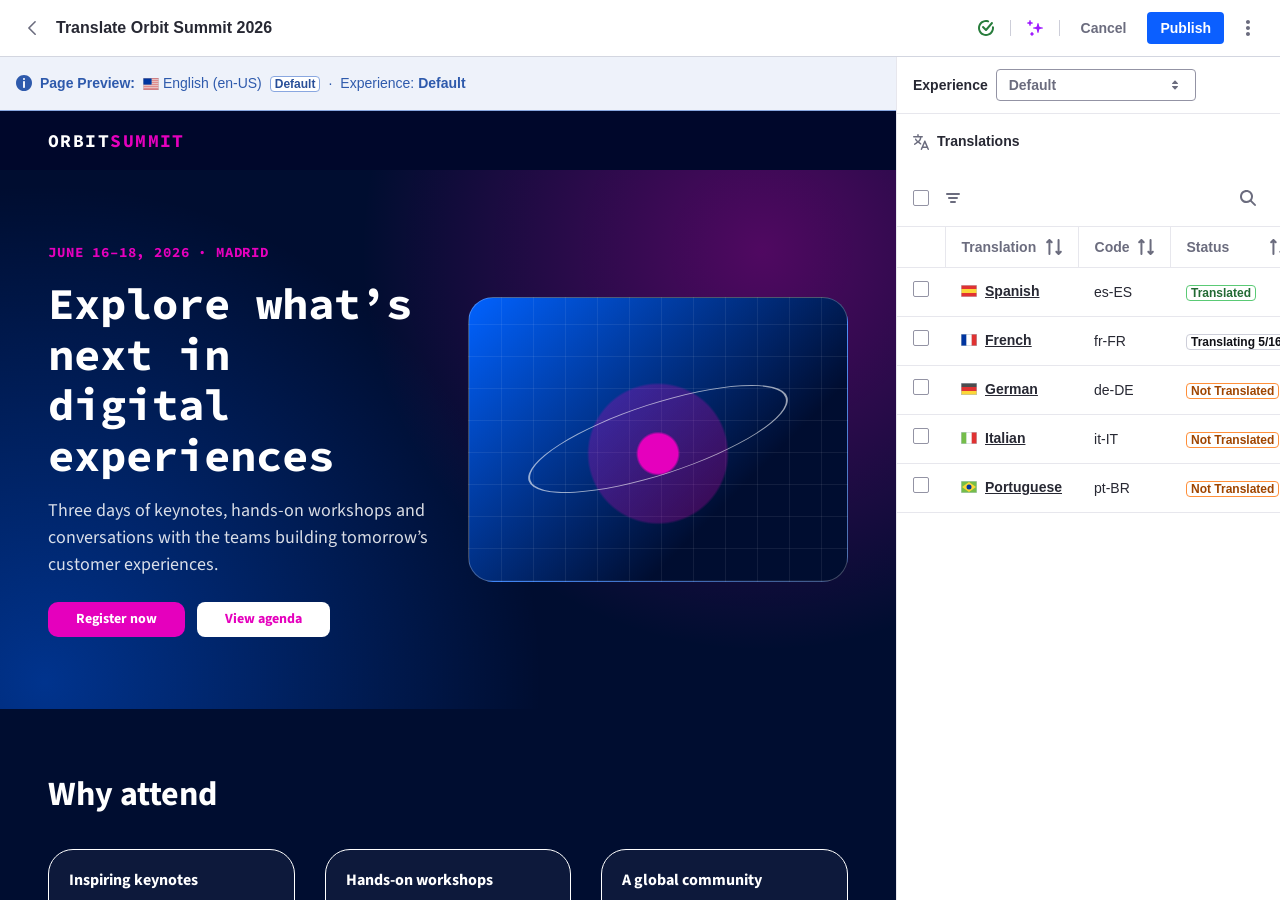
==== commit 585ca10e: "Side panel on the right (switchable from ⋮), 600px max panel width Co-Authored-By: Claude Opus 5.5 <" ====
--- a/translation-editor.html
+++ b/translation-editor.html
@@ -194,6 +194,8 @@
           style="position: absolute; top: calc(100% + var(--spacing-2)); right: 0; z-index: 1000;">
         <li role="none"><button type="button" class="dropdown__item" role="menuitem" tabindex="-1" data-value="download-xlf"><svg class="lexicon-icon dropdown__item-icon" aria-hidden="true"><use href="#download"></use></svg> Download XLF</button></li>
         <li role="none"><button type="button" class="dropdown__item" role="menuitem" tabindex="-1" data-value="configuration"><svg class="lexicon-icon dropdown__item-icon" aria-hidden="true"><use href="#cog"></use></svg> Configuration</button></li>
+        <!-- Prototype comparison: which side the translations panel sits on -->
+        <li role="none"><button type="button" class="dropdown__item" role="menuitem" tabindex="-1" data-value="panel-side" id="panel-side-item"><svg class="lexicon-icon dropdown__item-icon" aria-hidden="true"><use href="#columns"></use></svg> <span id="panel-side-text">Move Panel to the Left</span></button></li>
         <li class="dropdown__divider" role="separator"></li>
         <!-- Back to the last published version (disabled when there is no draft) -->
         <li role="none"><button type="button" class="dropdown__item" role="menuitem" tabindex="-1" data-value="discard-draft" id="discard-draft-item"><svg class="lexicon-icon dropdown__item-icon" aria-hidden="true"><use href="#times-circle"></use></svg> Discard Draft</button></li>
@@ -216,7 +218,7 @@
   </div>
 </div>
 
-<main id="workspace" style="position: relative; flex: 1; min-height: 0; display: grid; grid-template-columns: clamp(300px, 30%, 500px) minmax(0, 1fr); grid-template-rows: minmax(0, 1fr);">
+<main id="workspace" style="position: relative; flex: 1; min-height: 0; display: grid; grid-template-columns: minmax(0, 1fr) clamp(300px, 30%, 600px); grid-template-rows: minmax(0, 1fr);">
 
   <!-- ── Left: side panel ──────────────────────────────────── -->
   <section id="fields-pane" aria-label="Translations" style="position: relative; display: flex; flex-direction: column; min-height: 0; background: var(--color-white); border-right: 1px solid var(--color-secondary-l3);">
@@ -662,15 +664,32 @@
 <div class="modal-overlay" id="discard-modal" hidden>
   <div class="modal modal--warning" role="alertdialog" aria-modal="true" aria-labelledby="discard-title" aria-describedby="discard-body">
     <header class="modal__header">
-      <h2 class="modal__title" id="discard-title">Discard Draft</h2>
+      <h2 class="modal__title" id="discard-title"><svg class="lexicon-icon" aria-hidden="true"><use href="#warning-full"></use></svg> Discard Draft</h2>
       <button class="btn btn--borderless btn--sm btn--icon modal__close" type="button" aria-label="Close" data-close>
         <svg class="lexicon-icon" aria-hidden="true"><use href="#times"></use></svg>
       </button>
     </header>
-    <div class="modal__body" id="discard-body"></div>
+    <div class="modal__body" id="discard-body" style="font-size: var(--font-size-md);"></div>
     <footer class="modal__footer">
       <button class="btn btn--secondary" type="button" data-close>Cancel</button>
-      <button class="btn btn--primary btn--danger" type="button" id="discard-confirm">Discard</button>
+      <button class="btn btn--primary btn--warning" type="button" id="discard-confirm">Discard</button>
+    </footer>
+  </div>
+</div>
+
+<!-- Reset Translation confirmation — empties the chosen language(s). -->
+<div class="modal-overlay" id="reset-modal" hidden>
+  <div class="modal modal--warning" role="alertdialog" aria-modal="true" aria-labelledby="reset-title" aria-describedby="reset-body">
+    <header class="modal__header">
+      <h2 class="modal__title" id="reset-title"><svg class="lexicon-icon" aria-hidden="true"><use href="#warning-full"></use></svg> <span id="reset-title-text">Reset Translation</span></h2>
+      <button class="btn btn--borderless btn--sm btn--icon modal__close" type="button" aria-label="Close" data-close>
+        <svg class="lexicon-icon" aria-hidden="true"><use href="#times"></use></svg>
+      </button>
+    </header>
+    <div class="modal__body" id="reset-body" style="font-size: var(--font-size-md);"></div>
+    <footer class="modal__footer">
+      <button class="btn btn--secondary" type="button" data-close>Cancel</button>
+      <button class="btn btn--primary btn--warning" type="button" id="reset-confirm">Reset</button>
     </footer>
   </div>
 </div>
@@ -1088,8 +1107,16 @@
   // PUB = what's live (last Publish). The sample translations start out as
   // published; anything that differs from PUB is an unpublished change.
   var PUB = JSON.parse(JSON.stringify(T));
+  // EDITED['locale|fieldId'] = { experienceId: true } — the experiences in
+  // which each unpublished change was made. Shared fields show in every
+  // experience, but only the one being edited counts as changed (Draft).
+  var EDITED = {};
+  function noteEdit(locale, id) {
+    var k = locale + '|' + id;
+    (EDITED[k] = EDITED[k] || {})[state.exp] = true;
+  }
   function saveDraft() {
-    try { localStorage.setItem(DRAFT_KEY, JSON.stringify({ T: T, AI: AI, PUB: PUB })); } catch (e) {}
+    try { localStorage.setItem(DRAFT_KEY, JSON.stringify({ T: T, AI: AI, PUB: PUB, EDITED: EDITED })); } catch (e) {}
   }
   try {
     var draft = JSON.parse(localStorage.getItem(DRAFT_KEY) || 'null');
@@ -1097,6 +1124,7 @@
       Object.keys(draft.T).forEach(function (code) { T[code] = draft.T[code]; });
       AI = draft.AI || {};
       if (draft.PUB) PUB = draft.PUB;
+      EDITED = draft.EDITED || {};
     }
   } catch (e) {}
   // Autosave (header indicator): each change is kept as a draft shortly
@@ -1177,26 +1205,31 @@
   function isChanged(locale, id) { return val(T, locale, id) !== val(PUB, locale, id); }
 
   // { scope: 'shared' | experienceId, locale, count } for every change.
+  // { scope: experienceId, locale, count } for every change. A personalized
+  // field belongs to its experience; a shared one to the experience(s) it was
+  // edited in (all of them if unknown, e.g. an older saved draft).
   function pendingChanges() {
     var out = [];
     Object.keys(T).forEach(function (locale) {
-      var shared = 0, per = {};
+      var per = {};
+      function add(x) { per[x] = (per[x] || 0) + 1; }
       FIELDS.forEach(function (f) {
         if (f.localizable === false) return;
         if (typeof f.source === 'object') {
-          EXPERIENCES.forEach(function (x) { if (isChanged(locale, f.key + '@' + x.id)) per[x.id] = (per[x.id] || 0) + 1; });
-        } else if (isChanged(locale, f.key)) shared++;
+          EXPERIENCES.forEach(function (x) { if (isChanged(locale, f.key + '@' + x.id)) add(x.id); });
+        } else if (isChanged(locale, f.key)) {
+          var where = Object.keys(EDITED[locale + '|' + f.key] || {});
+          (where.length ? where : EXPERIENCES.map(function (x) { return x.id; })).forEach(add);
+        }
       });
-      if (shared) out.push({ scope: 'shared', locale: locale, count: shared });
       Object.keys(per).forEach(function (x) { out.push({ scope: x, locale: locale, count: per[x] }); });
     });
     return out;
   }
 
-  // An experience is marked when its own content or the shared content
-  // (which every experience shows) has unpublished changes.
+  // An experience is marked (Draft) only when changes were made in it.
   function expHasChanges(expId) {
-    return pendingChanges().some(function (c) { return c.scope === 'shared' || c.scope === expId; });
+    return pendingChanges().some(function (c) { return c.scope === expId; });
   }
   function source(f) { return isPersonalized(f) ? f.source[state.exp] : f.source; }
   function isLocalizable(f) { return f.localizable !== false; }
@@ -1768,8 +1801,11 @@
   }
 
   // `codes`: a locale or an array of locales (bulk). One toast per run.
-  function runLangAction(action, codes) {
+  function runLangAction(action, codes, confirmed) {
     codes = [].concat(codes);
+    // Reset empties whole languages: confirm first (every entry point —
+    // row ⋮, bulk bar, language ⋮ — goes through here).
+    if (action === 'reset' && !confirmed) { openResetModal(codes); return; }
     var what = codes.length === 1 ? codes[0] : codes.length + ' languages';
     if (action === 'auto-translate') {
       // Simulated service call: spinner (counter / table row), then empty
@@ -1785,6 +1821,7 @@
             if (translation(code, f)) return;
             t[fid(f)] = (MT[code] || {})[fid(f)] || source(f);
             ai[fid(f)] = true;
+            noteEdit(code, fid(f));
             count++;
           });
           delete busy[code];
@@ -1798,7 +1835,7 @@
       // Untranslated fields take the default-language value, as in Liferay;
       // pending AI translations count as reviewed.
       codes.forEach(function (code) {
-        scopeFields().forEach(function (f) { if (!translation(code, f)) T[code][fid(f)] = source(f); });
+        scopeFields().forEach(function (f) { if (!translation(code, f)) { T[code][fid(f)] = source(f); noteEdit(code, fid(f)); } });
         delete AI[code];
       });
       render();
@@ -1807,7 +1844,10 @@
     }
     if (action === 'reset') {
       codes.forEach(function (code) {
-        scopeFields().forEach(function (f) { delete T[code][fid(f)]; if (AI[code]) delete AI[code][fid(f)]; });
+        scopeFields().forEach(function (f) {
+          if (translation(code, f)) noteEdit(code, fid(f));
+          delete T[code][fid(f)]; if (AI[code]) delete AI[code][fid(f)];
+        });
       });
       render();
       autosave();
@@ -2347,6 +2387,7 @@
     var f = fieldByKey(e.target.getAttribute('data-key'));
     if (!f) return;
     T[state.locale][fid(f)] = e.target.value;
+    noteEdit(state.locale, fid(f));
     renderPreview();
     autosave();
   });
@@ -2417,15 +2458,23 @@
   var workspace = document.getElementById('workspace');
   var splitHandle = document.getElementById('split-handle');
   // Every time the translator opens, fields take 30% of the width — never
-  // less than 300px on small screens nor more than 500px on wide ones (the
-  // same cap as Liferay's page editor sidebar, MAX_SIDEBAR_WIDTH = 500).
+  // less than 300px on small screens nor more than 600px on wide ones (100px
+  // more than Liferay's page editor sidebar, MAX_SIDEBAR_WIDTH = 500, so long
+  // fields have more room when resizing).
   // The preview keeps at least 320px.
-  var DEFAULT_SPLIT = 30;       // fields (left pane) width, % of the workspace
+  var DEFAULT_SPLIT = 30;       // side panel width, % of the workspace
   var MIN_FIELDS = 300;         // px
-  var MAX_FIELDS = 500;         // px
+  var MAX_FIELDS = 600;         // px
   var MIN_PREVIEW = 320;        // px
   var split = DEFAULT_SPLIT;
   var dragging = false;
+
+  // Panel side: right by default (so leaving the tool — ‹ top left — and going
+  // back to the translations list — breadcrumb in the panel — are far apart).
+  // ⋮ › Move Panel to the Left / Right switches it; remembered per browser.
+  var PANEL_SIDE_KEY = 'translation-editor-panel-side';
+  var panelSide = 'right';
+  try { if (localStorage.getItem(PANEL_SIDE_KEY) === 'left') panelSide = 'left'; } catch (e) {}
 
   // Layout modes:
   //   · split  ≥ 768px  side panel | preview, resizable
@@ -2453,13 +2502,21 @@
     var solo = layoutMode() === 'solo';
     split = clampSplit(pct);
     splitHandle.setAttribute('aria-valuenow', Math.round(split));
-    // clamp() keeps the 300–500px range even while the window is being resized.
-    workspace.style.gridTemplateColumns = solo ? 'minmax(0, 1fr)' : 'clamp(' + MIN_FIELDS + 'px, ' + split + '%, ' + MAX_FIELDS + 'px) minmax(0, 1fr)';
+    // clamp() keeps the 300–600px range even while the window is being resized.
+    var right = panelSide === 'right';
+    var panelCol = 'clamp(' + MIN_FIELDS + 'px, ' + split + '%, ' + MAX_FIELDS + 'px)';
+    workspace.style.gridTemplateColumns = solo ? 'minmax(0, 1fr)' : right ? 'minmax(0, 1fr) ' + panelCol : panelCol + ' minmax(0, 1fr)';
+    pane.style.order = right ? '1' : '0';
     document.getElementById('preview-pane').hidden = solo;
     splitHandle.hidden = solo;
+    // The resize handle sits on the panel edge that faces the preview.
+    splitHandle.classList.toggle('resizer--start', right);
     // Set explicitly: clearing it ('') would also wipe the pane's own inline
     // border and hide the divider the resize handle sits on.
-    pane.style.borderRight = solo ? '0' : '1px solid var(--color-secondary-l3)';
+    var line = '1px solid var(--color-secondary-l3)';
+    pane.style.borderRight = !solo && !right ? line : '0';
+    pane.style.borderLeft = !solo && right ? line : '0';
+    document.getElementById('panel-side-text').textContent = right ? 'Move Panel to the Left' : 'Move Panel to the Right';
     document.querySelectorAll('[data-solo-only]').forEach(function (el) { el.hidden = !solo; });
   }
 
@@ -2475,7 +2532,7 @@
   splitHandle.addEventListener('pointermove', function (e) {
     if (!dragging) return;
     var r = workspace.getBoundingClientRect();
-    applySplit(((e.clientX - r.left) / r.width) * 100);
+    applySplit(((panelSide === 'right' ? r.right - e.clientX : e.clientX - r.left) / r.width) * 100);
   });
 
   function endDrag() {
@@ -2490,8 +2547,10 @@
 
   // Keyboard: ←/→ move 5%, Home/End jump to the limits, double-click resets to 30%.
   splitHandle.addEventListener('keydown', function (e) {
-    if (e.key === 'ArrowLeft')  { e.preventDefault(); applySplit(split - 5); }
-    if (e.key === 'ArrowRight') { e.preventDefault(); applySplit(split + 5); }
+    // Arrows move the divider; on the right the panel grows to the left.
+    var grow = panelSide === 'right' ? -5 : 5;
+    if (e.key === 'ArrowLeft')  { e.preventDefault(); applySplit(split - grow); }
+    if (e.key === 'ArrowRight') { e.preventDefault(); applySplit(split + grow); }
     if (e.key === 'Home')       { e.preventDefault(); applySplit(0); }
     if (e.key === 'End')        { e.preventDefault(); applySplit(100); }
   });
@@ -2499,6 +2558,13 @@
 
   window.addEventListener('resize', function () { applySplit(split); });
   applySplit(split);
+
+  document.addEventListener('translate:action', function (e) {
+    if (e.detail !== 'panel-side') return;
+    panelSide = panelSide === 'right' ? 'left' : 'right';
+    try { localStorage.setItem(PANEL_SIDE_KEY, panelSide); } catch (err) {}
+    applySplit(split);
+  });
 
   /* ── Publish → success toast (Liferay default copy, 5s auto-close) ── */
   var region = document.getElementById('toast-region');
@@ -2528,11 +2594,11 @@
   var publishBtn = document.getElementById('publish-btn');
 
   function openPublishModal() {
-    // One line per experience with changes. Shared (non-personalized) fields
-    // show in every experience, so they count towards each of them.
+    // One line per experience with changes (a shared field counts for the
+    // experience(s) it was edited in — see pendingChanges).
     var changes = pendingChanges();
     var rows = EXPERIENCES.map(function (x) {
-      var n = changes.filter(function (c) { return c.scope === 'shared' || c.scope === x.id; })
+      var n = changes.filter(function (c) { return c.scope === x.id; })
         .reduce(function (sum, c) { return sum + c.count; }, 0);
       return { name: x.name, count: n };
     }).filter(function (r) { return r.count; });
@@ -2577,11 +2643,45 @@
   });
   document.getElementById('publish-confirm').addEventListener('click', function () {
     PUB = JSON.parse(JSON.stringify(T));
+    EDITED = {};
     saveDraft();
     closePublishModal();
     renderExpMenu();
     syncDiscard();
     toast('success', 'check-circle-full', 'Success', 'Your request completed successfully.');
+  });
+
+  /* ── Reset Translation confirmation ─────────────────────── */
+  var resetModal = document.getElementById('reset-modal');
+  var resetCodes = [];
+  var resetReturn = null;
+
+  function openResetModal(codes) {
+    resetCodes = codes;
+    resetReturn = document.activeElement;
+    var many = codes.length > 1;
+    var names = codes.map(function (c) { var l = lang(c); return '<strong>' + esc(l.name) + ' (' + c + ')</strong>'; });
+    var list = names.length > 1 ? names.slice(0, -1).join(', ') + ' and ' + names[names.length - 1] : names[0];
+    document.getElementById('reset-title-text').textContent = many ? 'Reset Translations' : 'Reset Translation';
+    document.getElementById('reset-body').innerHTML =
+      '<p>All the translated text in ' + list + ' will be removed from <strong>' + esc(pageName || 'Orbit Summit 2026') + '</strong>' +
+      (IS_CMS ? '' : ' (current experience and shared fields)') +
+      '. Until ' + (many ? 'they are' : 'it is') + ' translated again, the ' + NOUN + ' shows the default language.</p>';
+    resetModal.hidden = false;
+    document.getElementById('reset-confirm').focus();
+  }
+  function closeResetModal(returnFocus) {
+    resetModal.hidden = true;
+    if (returnFocus && resetReturn && document.contains(resetReturn)) resetReturn.focus();
+  }
+  resetModal.querySelectorAll('[data-close]').forEach(function (b) { b.addEventListener('click', function () { closeResetModal(true); }); });
+  resetModal.addEventListener('click', function (e) { if (e.target === resetModal) closeResetModal(true); });
+  resetModal.addEventListener('keydown', function (e) {
+    if (e.key === 'Escape') { e.preventDefault(); closeResetModal(true); }
+  });
+  document.getElementById('reset-confirm').addEventListener('click', function () {
+    closeResetModal(false);
+    runLangAction('reset', resetCodes, true);
   });
 
   /* ── Discard Draft (⋮) ─────────────────────────────────── */
@@ -2614,6 +2714,7 @@
     clearTimeout(autosaveTimer);
     autosaveTimer = null;
     T = JSON.parse(JSON.stringify(PUB));
+    EDITED = {};
     AI = {};
     saveDraft();
     setAutosave(false);
